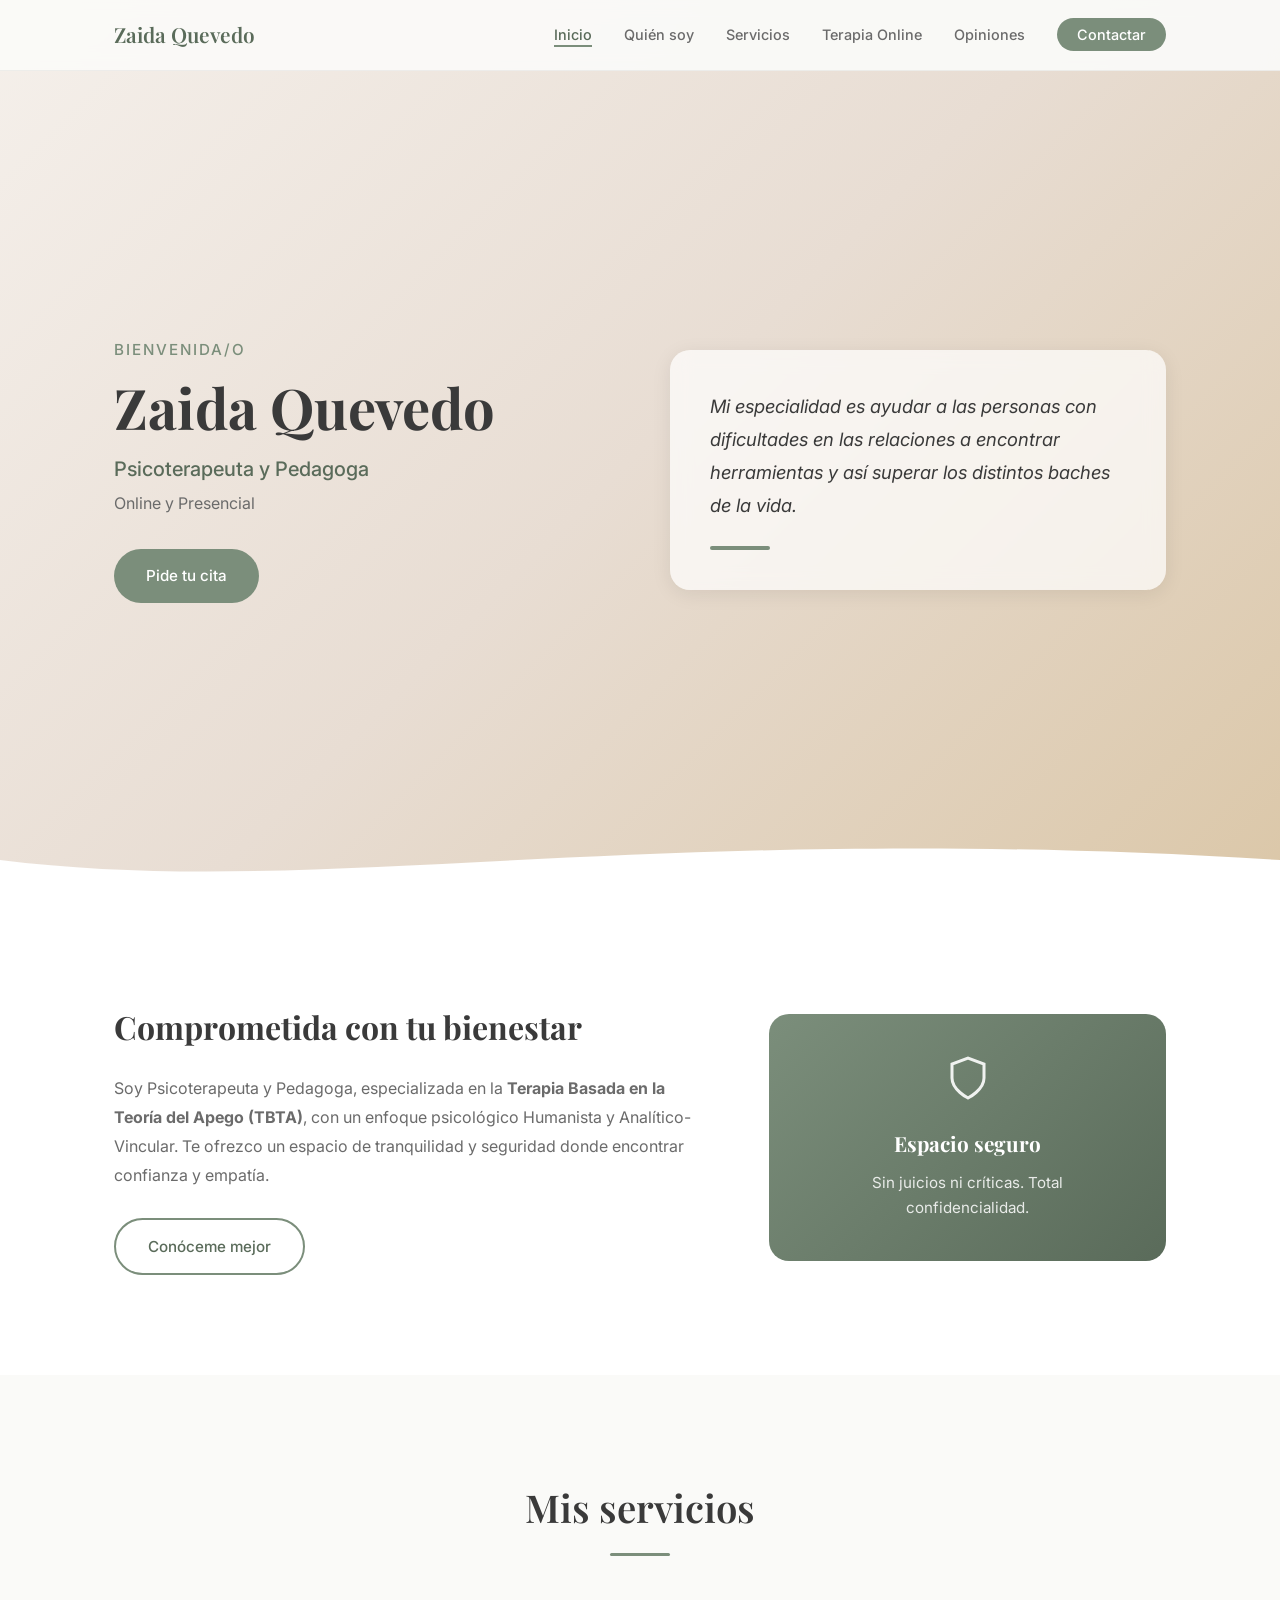
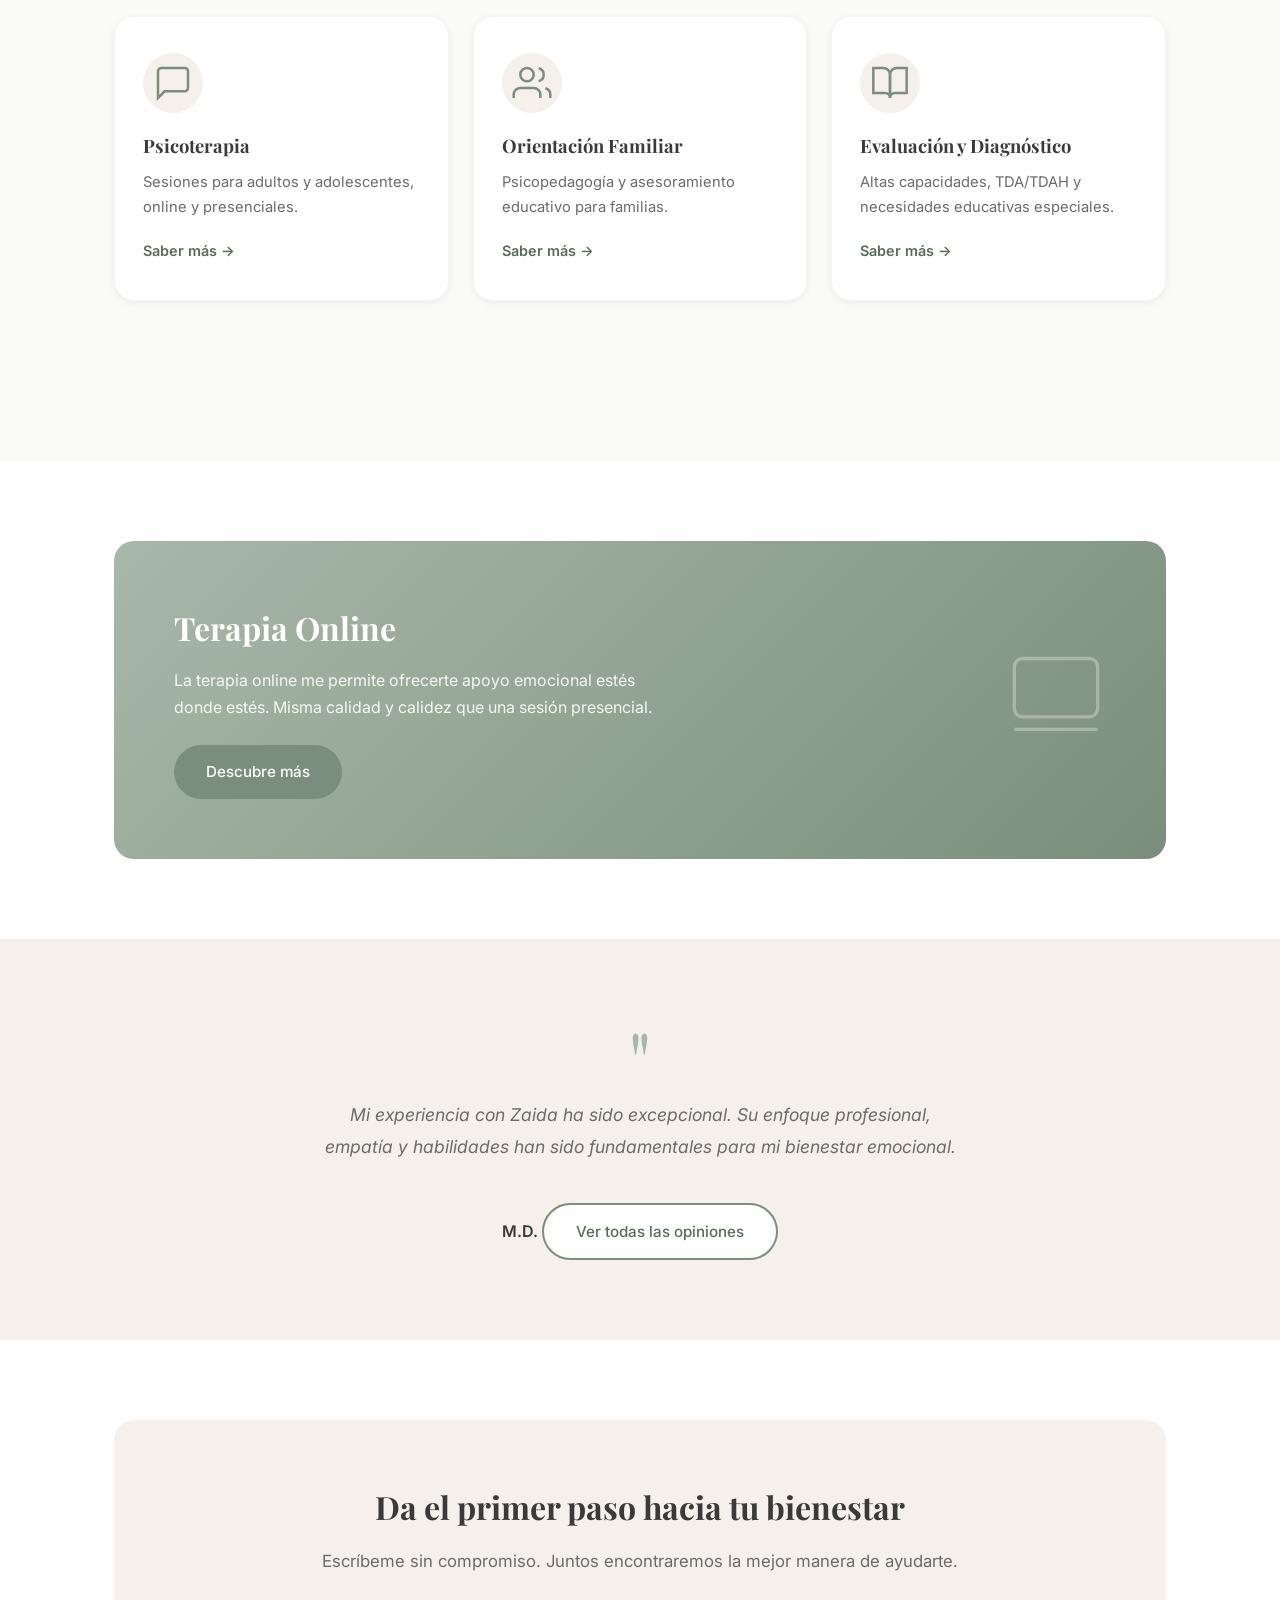
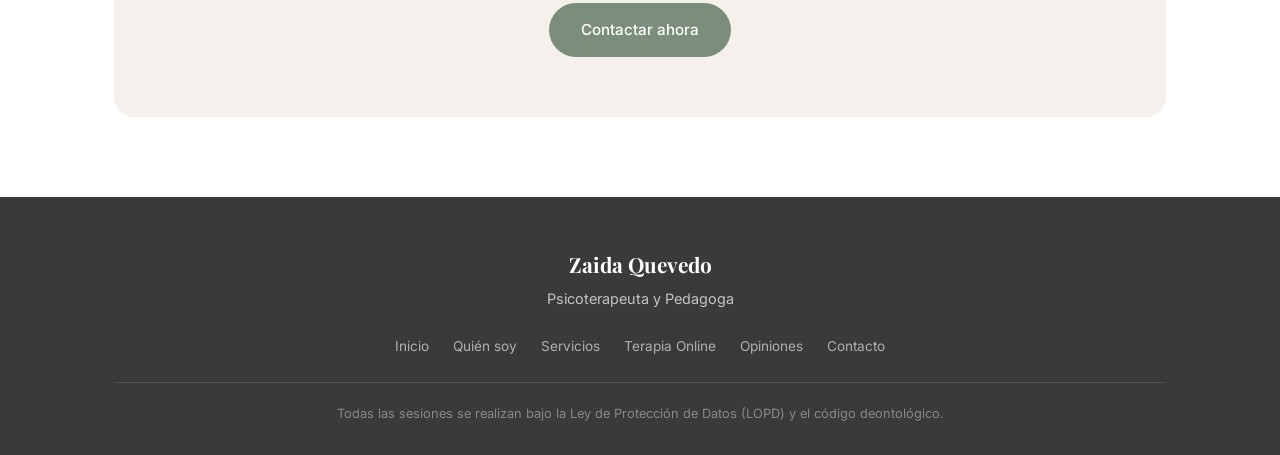
==== psicoterapia/index.html @ a703bd1c "Sitio web Zaida Quevedo - Psicoterapia y Viviendas Vacacionales Estructura multipágina para web de p" ====
<!DOCTYPE html>
<html lang="es">
<head>
    <meta charset="UTF-8">
    <meta name="viewport" content="width=device-width, initial-scale=1.0">
    <title>Zaida Quevedo | Psicoterapeuta y Pedagoga</title>
    <link rel="preconnect" href="https://fonts.googleapis.com">
    <link rel="preconnect" href="https://fonts.gstatic.com" crossorigin>
    <link href="https://fonts.googleapis.com/css2?family=Playfair+Display:wght@400;600;700&family=Inter:wght@300;400;500;600&display=swap" rel="stylesheet">
    <link rel="stylesheet" href="styles.css">
</head>
<body>
    <!-- Navegación -->
    <nav class="navbar" id="navbar">
        <div class="nav-container">
            <a href="index.html" class="nav-logo">Zaida Quevedo</a>
            <button class="nav-toggle" id="navToggle" aria-label="Abrir menú">
                <span></span><span></span><span></span>
            </button>
            <ul class="nav-menu" id="navMenu">
                <li><a href="index.html" class="nav-link active">Inicio</a></li>
                <li><a href="quien-soy.html" class="nav-link">Quién soy</a></li>
                <li><a href="servicios.html" class="nav-link">Servicios</a></li>
                <li><a href="terapia-online.html" class="nav-link">Terapia Online</a></li>
                <li><a href="opiniones.html" class="nav-link">Opiniones</a></li>
                <li><a href="contacto.html" class="nav-link nav-cta">Contactar</a></li>
            </ul>
        </div>
    </nav>

    <!-- HERO -->
    <section class="hero">
        <div class="hero-container">
            <div class="hero-left">
                <p class="hero-greeting">Bienvenida/o</p>
                <h1 class="hero-name">Zaida Quevedo</h1>
                <p class="hero-title">Psicoterapeuta y Pedagoga</p>
                <p class="hero-subtitle">Online y Presencial</p>
                <a href="contacto.html" class="btn btn-primary">Pide tu cita</a>
            </div>
            <div class="hero-right">
                <div class="hero-card">
                    <p class="hero-description">
                        Mi especialidad es ayudar a las personas con dificultades en las relaciones
                        a encontrar herramientas y así superar los distintos baches de la vida.
                    </p>
                    <div class="hero-decoration"></div>
                </div>
            </div>
        </div>
        <div class="hero-wave">
            <svg viewBox="0 0 1440 120" preserveAspectRatio="none">
                <path d="M0,60 C360,120 720,0 1440,60 L1440,120 L0,120 Z" fill="#ffffff"/>
            </svg>
        </div>
    </section>

    <!-- PREVIEW: Quién soy -->
    <section class="home-preview">
        <div class="container">
            <div class="preview-grid">
                <div class="preview-text">
                    <h2>Comprometida con tu bienestar</h2>
                    <p>
                        Soy Psicoterapeuta y Pedagoga, especializada en la <strong>Terapia Basada en la Teoría del Apego (TBTA)</strong>,
                        con un enfoque psicológico Humanista y Analítico-Vincular. Te ofrezco un espacio de tranquilidad
                        y seguridad donde encontrar confianza y empatía.
                    </p>
                    <a href="quien-soy.html" class="btn btn-secondary">Conóceme mejor</a>
                </div>
                <div class="preview-visual">
                    <div class="preview-card-accent">
                        <svg width="48" height="48" viewBox="0 0 24 24" fill="none" stroke="currentColor" stroke-width="1.5">
                            <path d="M12 22s8-4 8-10V5l-8-3-8 3v7c0 6 8 10 8 10z"/>
                        </svg>
                        <h3>Espacio seguro</h3>
                        <p>Sin juicios ni críticas. Total confidencialidad.</p>
                    </div>
                </div>
            </div>
        </div>
    </section>

    <!-- PREVIEW: Servicios -->
    <section class="home-services">
        <div class="container">
            <div class="section-header">
                <h2 class="section-title">Mis servicios</h2>
                <div class="section-line"></div>
            </div>
            <div class="services-grid">
                <div class="service-card">
                    <div class="service-icon">
                        <svg width="40" height="40" viewBox="0 0 24 24" fill="none" stroke="currentColor" stroke-width="1.5">
                            <path d="M21 15a2 2 0 0 1-2 2H7l-4 4V5a2 2 0 0 1 2-2h14a2 2 0 0 1 2 2z"/>
                        </svg>
                    </div>
                    <h3>Psicoterapia</h3>
                    <p>Sesiones para adultos y adolescentes, online y presenciales.</p>
                    <a href="servicios.html" class="card-link">Saber más &rarr;</a>
                </div>
                <div class="service-card">
                    <div class="service-icon">
                        <svg width="40" height="40" viewBox="0 0 24 24" fill="none" stroke="currentColor" stroke-width="1.5">
                            <path d="M17 21v-2a4 4 0 0 0-4-4H5a4 4 0 0 0-4 4v2"/><circle cx="9" cy="7" r="4"/><path d="M23 21v-2a4 4 0 0 0-3-3.87"/><path d="M16 3.13a4 4 0 0 1 0 7.75"/>
                        </svg>
                    </div>
                    <h3>Orientación Familiar</h3>
                    <p>Psicopedagogía y asesoramiento educativo para familias.</p>
                    <a href="servicios.html" class="card-link">Saber más &rarr;</a>
                </div>
                <div class="service-card">
                    <div class="service-icon">
                        <svg width="40" height="40" viewBox="0 0 24 24" fill="none" stroke="currentColor" stroke-width="1.5">
                            <path d="M2 3h6a4 4 0 0 1 4 4v14a3 3 0 0 0-3-3H2z"/><path d="M22 3h-6a4 4 0 0 0-4 4v14a3 3 0 0 1 3-3h7z"/>
                        </svg>
                    </div>
                    <h3>Evaluación y Diagnóstico</h3>
                    <p>Altas capacidades, TDA/TDAH y necesidades educativas especiales.</p>
                    <a href="servicios.html" class="card-link">Saber más &rarr;</a>
                </div>
            </div>
        </div>
    </section>

    <!-- PREVIEW: Terapia Online -->
    <section class="home-online">
        <div class="container">
            <div class="online-banner">
                <div class="online-banner-text">
                    <h2>Terapia Online</h2>
                    <p>La terapia online me permite ofrecerte apoyo emocional estés donde estés. Misma calidad y calidez que una sesión presencial.</p>
                    <a href="terapia-online.html" class="btn btn-primary">Descubre más</a>
                </div>
                <div class="online-banner-icon">
                    <svg width="100" height="100" viewBox="0 0 24 24" fill="none" stroke="currentColor" stroke-width="0.8">
                        <rect x="2" y="3" width="20" height="14" rx="2" ry="2"/><line x1="2" y1="20" x2="22" y2="20"/>
                    </svg>
                </div>
            </div>
        </div>
    </section>

    <!-- PREVIEW: Opiniones -->
    <section class="home-testimonial">
        <div class="container">
            <div class="featured-testimonial">
                <div class="quote-icon">"</div>
                <p>
                    Mi experiencia con Zaida ha sido excepcional. Su enfoque profesional, empatía y habilidades
                    han sido fundamentales para mi bienestar emocional.
                </p>
                <span class="author-name">M.D.</span>
                <a href="opiniones.html" class="btn btn-secondary" style="margin-top: 24px;">Ver todas las opiniones</a>
            </div>
        </div>
    </section>

    <!-- CTA Final -->
    <section class="home-cta">
        <div class="container">
            <div class="cta-box">
                <h2>Da el primer paso hacia tu bienestar</h2>
                <p>Escríbeme sin compromiso. Juntos encontraremos la mejor manera de ayudarte.</p>
                <a href="contacto.html" class="btn btn-primary">Contactar ahora</a>
            </div>
        </div>
    </section>

    <!-- FOOTER -->
    <footer class="footer">
        <div class="container">
            <div class="footer-content">
                <div class="footer-brand">
                    <h3>Zaida Quevedo</h3>
                    <p>Psicoterapeuta y Pedagoga</p>
                </div>
                <div class="footer-links">
                    <a href="index.html">Inicio</a>
                    <a href="quien-soy.html">Quién soy</a>
                    <a href="servicios.html">Servicios</a>
                    <a href="terapia-online.html">Terapia Online</a>
                    <a href="opiniones.html">Opiniones</a>
                    <a href="contacto.html">Contacto</a>
                </div>
                <div class="footer-legal">
                    <p>Todas las sesiones se realizan bajo la Ley de Protección de Datos (LOPD) y el código deontológico.</p>
                </div>
            </div>
        </div>
    </footer>

    <script src="script.js"></script>
</body>
</html>
---- psicoterapia/styles.css ----
/* ===========================
   VARIABLES Y RESET
   =========================== */
:root {
    --color-primary: #7B8E7B;
    --color-primary-light: #A8B8A8;
    --color-primary-dark: #5A6B5A;
    --color-accent: #C4A882;
    --color-accent-light: #DBC7A8;
    --color-warm: #E8DDD3;
    --color-warm-light: #F5F0EB;
    --color-bg: #FAFAF8;
    --color-white: #FFFFFF;
    --color-text: #3A3A3A;
    --color-text-light: #6B6B6B;
    --color-text-muted: #9A9A9A;
    --font-heading: 'Playfair Display', Georgia, serif;
    --font-body: 'Inter', -apple-system, BlinkMacSystemFont, sans-serif;
    --shadow-sm: 0 2px 8px rgba(0,0,0,0.06);
    --shadow-md: 0 4px 20px rgba(0,0,0,0.08);
    --shadow-lg: 0 8px 40px rgba(0,0,0,0.1);
    --radius: 12px;
    --radius-lg: 20px;
    --transition: 0.3s ease;
}

*, *::before, *::after { margin: 0; padding: 0; box-sizing: border-box; }
html { scroll-behavior: smooth; font-size: 16px; }
body {
    font-family: var(--font-body);
    color: var(--color-text);
    background: var(--color-bg);
    line-height: 1.7;
    -webkit-font-smoothing: antialiased;
}
img { max-width: 100%; display: block; }
a { text-decoration: none; color: inherit; }
ul { list-style: none; }
.container { max-width: 1100px; margin: 0 auto; padding: 0 24px; }

/* ===========================
   NAVEGACIÓN
   =========================== */
.navbar {
    position: fixed; top: 0; left: 0; right: 0; z-index: 1000;
    background: rgba(250, 250, 248, 0.95);
    backdrop-filter: blur(10px);
    border-bottom: 1px solid rgba(0,0,0,0.05);
    transition: var(--transition);
}
.nav-container {
    max-width: 1100px; margin: 0 auto; padding: 0 24px;
    display: flex; justify-content: space-between; align-items: center; height: 70px;
}
.nav-logo {
    font-family: var(--font-heading); font-size: 1.3rem;
    font-weight: 600; color: var(--color-primary-dark);
}
.nav-menu { display: flex; align-items: center; gap: 32px; }
.nav-link {
    font-size: 0.9rem; font-weight: 500; color: var(--color-text-light);
    transition: color var(--transition); position: relative;
}
.nav-link:hover, .nav-link.active { color: var(--color-primary-dark); }
.nav-link::after {
    content: ''; position: absolute; bottom: -4px; left: 0;
    width: 0; height: 2px; background: var(--color-primary);
    transition: width var(--transition);
}
.nav-link:hover::after, .nav-link.active::after { width: 100%; }
.nav-cta {
    background: var(--color-primary); color: var(--color-white) !important;
    padding: 8px 20px; border-radius: 50px; font-weight: 500;
}
.nav-cta::after { display: none; }
.nav-cta:hover { background: var(--color-primary-dark); }
.nav-cta.active { background: var(--color-primary-dark); }
.nav-toggle {
    display: none; flex-direction: column; gap: 5px;
    background: none; border: none; cursor: pointer; padding: 4px;
}
.nav-toggle span { width: 24px; height: 2px; background: var(--color-text); transition: var(--transition); }

/* ===========================
   BOTONES
   =========================== */
.btn {
    display: inline-block; padding: 14px 32px; border-radius: 50px;
    font-family: var(--font-body); font-size: 0.95rem; font-weight: 500;
    cursor: pointer; border: none; transition: all var(--transition);
}
.btn-primary { background: var(--color-primary); color: var(--color-white); }
.btn-primary:hover { background: var(--color-primary-dark); transform: translateY(-2px); box-shadow: var(--shadow-md); }
.btn-secondary { background: var(--color-white); color: var(--color-primary-dark); border: 2px solid var(--color-primary); }
.btn-secondary:hover { background: var(--color-primary); color: var(--color-white); transform: translateY(-2px); }
.btn-full { width: 100%; text-align: center; }

/* ===========================
   SECTION HEADER
   =========================== */
.section-header { text-align: center; margin-bottom: 60px; }
.section-title { font-family: var(--font-heading); font-size: 2.4rem; font-weight: 600; color: var(--color-text); margin-bottom: 12px; }
.section-line { width: 60px; height: 3px; background: var(--color-primary); margin: 0 auto 16px; border-radius: 2px; }
.section-subtitle { font-size: 1.05rem; color: var(--color-text-light); }

/* ===========================
   PAGE HEADER (subpáginas)
   =========================== */
.page-header {
    padding: 140px 0 60px;
    background: linear-gradient(135deg, var(--color-warm-light) 0%, var(--color-warm) 100%);
    text-align: center;
}
.page-header h1 {
    font-family: var(--font-heading); font-size: 3rem;
    font-weight: 700; color: var(--color-text); margin-bottom: 12px;
}
.page-header p { font-size: 1.15rem; color: var(--color-text-light); }

.page-header--green {
    background: linear-gradient(135deg, var(--color-primary-light) 0%, var(--color-primary) 100%);
}
.page-header--green h1, .page-header--green p { color: var(--color-white); }
.page-header--green p { opacity: 0.9; }

/* Page CTA */
.page-cta {
    text-align: center; padding: 60px 0 80px;
    display: flex; gap: 16px; justify-content: center; flex-wrap: wrap;
}

/* ===========================
   HERO (solo index)
   =========================== */
.hero {
    position: relative; min-height: 100vh; display: flex; align-items: center; overflow: hidden;
    background: linear-gradient(135deg, var(--color-warm-light) 0%, var(--color-warm) 50%, var(--color-accent-light) 100%);
}
.hero-container {
    max-width: 1100px; margin: 0 auto; padding: 120px 24px 80px;
    display: grid; grid-template-columns: 1fr 1fr; gap: 60px; align-items: center;
}
.hero-greeting { font-size: 0.95rem; font-weight: 500; color: var(--color-primary); letter-spacing: 2px; text-transform: uppercase; margin-bottom: 12px; }
.hero-name { font-family: var(--font-heading); font-size: 3.5rem; font-weight: 700; color: var(--color-text); line-height: 1.15; margin-bottom: 12px; }
.hero-title { font-size: 1.25rem; font-weight: 500; color: var(--color-primary-dark); margin-bottom: 4px; }
.hero-subtitle { font-size: 1rem; color: var(--color-text-light); margin-bottom: 32px; }
.hero-right { display: flex; justify-content: center; }
.hero-card { background: rgba(255,255,255,0.7); backdrop-filter: blur(10px); border-radius: var(--radius-lg); padding: 40px; box-shadow: var(--shadow-md); }
.hero-description { font-size: 1.15rem; line-height: 1.8; color: var(--color-text); font-style: italic; }
.hero-decoration { width: 60px; height: 4px; background: var(--color-primary); border-radius: 2px; margin-top: 24px; }
.hero-wave { position: absolute; bottom: 0; left: 0; right: 0; line-height: 0; }
.hero-wave svg { width: 100%; height: 80px; }

/* ===========================
   HOME PREVIEW SECTIONS
   =========================== */
.home-preview { padding: 100px 0; background: var(--color-white); }
.preview-grid { display: grid; grid-template-columns: 1.2fr 0.8fr; gap: 60px; align-items: center; }
.preview-text h2 { font-family: var(--font-heading); font-size: 2rem; margin-bottom: 20px; color: var(--color-text); }
.preview-text p { color: var(--color-text-light); line-height: 1.8; margin-bottom: 28px; }
.preview-card-accent {
    background: linear-gradient(135deg, var(--color-primary) 0%, var(--color-primary-dark) 100%);
    color: var(--color-white); border-radius: var(--radius-lg); padding: 40px; text-align: center;
}
.preview-card-accent svg { margin: 0 auto 16px; opacity: 0.9; }
.preview-card-accent h3 { font-family: var(--font-heading); font-size: 1.3rem; margin-bottom: 8px; }
.preview-card-accent p { opacity: 0.85; font-size: 0.95rem; }

.home-services { padding: 100px 0; background: var(--color-bg); }
.home-online { padding: 80px 0; background: var(--color-white); }

.online-banner {
    background: linear-gradient(135deg, var(--color-primary-light) 0%, var(--color-primary) 100%);
    border-radius: var(--radius-lg); padding: 60px; display: flex;
    align-items: center; justify-content: space-between; gap: 40px; color: var(--color-white);
}
.online-banner-text h2 { font-family: var(--font-heading); font-size: 2rem; margin-bottom: 12px; }
.online-banner-text p { opacity: 0.9; margin-bottom: 24px; max-width: 500px; line-height: 1.7; }
.online-banner-icon { opacity: 0.3; flex-shrink: 0; }

.home-testimonial { padding: 80px 0; background: var(--color-warm-light); }
.featured-testimonial {
    max-width: 650px; margin: 0 auto; text-align: center;
}
.featured-testimonial .quote-icon {
    font-family: var(--font-heading); font-size: 5rem;
    color: var(--color-primary-light); line-height: 1;
}
.featured-testimonial p { font-size: 1.1rem; color: var(--color-text-light); font-style: italic; line-height: 1.8; margin-bottom: 16px; }
.featured-testimonial .author-name { font-weight: 600; color: var(--color-text); }

.home-cta { padding: 80px 0; background: var(--color-white); }
.cta-box {
    text-align: center; background: var(--color-warm-light);
    border-radius: var(--radius-lg); padding: 60px 40px;
}
.cta-box h2 { font-family: var(--font-heading); font-size: 2rem; margin-bottom: 12px; color: var(--color-text); }
.cta-box p { color: var(--color-text-light); margin-bottom: 28px; font-size: 1.05rem; }

/* Card link */
.card-link {
    font-size: 0.9rem; font-weight: 600; color: var(--color-primary-dark);
    transition: color var(--transition);
}
.card-link:hover { color: var(--color-primary); }

/* ===========================
   ABOUT / QUIÉN SOY
   =========================== */
.about { padding: 100px 0 80px; background: var(--color-white); }
.about-grid { display: grid; grid-template-columns: 1fr 1fr; gap: 40px; margin-bottom: 60px; }
.about-intro { font-size: 1.1rem; line-height: 1.8; margin-bottom: 16px; }
.about-main p { color: var(--color-text-light); margin-bottom: 12px; }
.method-card { background: var(--color-warm-light); border-radius: var(--radius-lg); padding: 36px; height: 100%; }
.method-card h3 { font-family: var(--font-heading); font-size: 1.4rem; margin-bottom: 16px; color: var(--color-primary-dark); }
.method-card p { color: var(--color-text-light); line-height: 1.8; }

.safe-space {
    text-align: center; background: linear-gradient(135deg, var(--color-primary) 0%, var(--color-primary-dark) 100%);
    color: var(--color-white); border-radius: var(--radius-lg); padding: 50px 40px; margin-bottom: 60px;
}
.safe-space-icon { margin-bottom: 20px; opacity: 0.9; }
.safe-space h3 { font-family: var(--font-heading); font-size: 1.6rem; margin-bottom: 20px; }
.safe-space p { max-width: 700px; margin: 0 auto 12px; opacity: 0.92; line-height: 1.8; }
.safe-space strong { color: var(--color-accent-light); }

.when-section { margin-bottom: 60px; }
.when-section h3 { font-family: var(--font-heading); font-size: 1.4rem; text-align: center; margin-bottom: 32px; color: var(--color-text); }
.when-grid { display: grid; grid-template-columns: repeat(4, 1fr); gap: 20px; }
.when-card {
    background: var(--color-warm-light); border-radius: var(--radius); padding: 28px 20px;
    text-align: center; transition: transform var(--transition), box-shadow var(--transition);
}
.when-card:hover { transform: translateY(-4px); box-shadow: var(--shadow-md); }
.when-icon { color: var(--color-primary); margin-bottom: 16px; }
.when-card h4 { font-family: var(--font-heading); font-size: 1rem; margin-bottom: 8px; color: var(--color-primary-dark); }
.when-card p { font-size: 0.88rem; color: var(--color-text-light); line-height: 1.6; }

.objective { background: var(--color-warm-light); border-radius: var(--radius-lg); padding: 40px; border-left: 4px solid var(--color-primary); }
.objective h3 { font-family: var(--font-heading); font-size: 1.4rem; margin-bottom: 16px; color: var(--color-primary-dark); }
.objective p { color: var(--color-text-light); line-height: 1.8; margin-bottom: 12px; }
.confidentiality { font-size: 0.9rem; padding-top: 12px; border-top: 1px solid rgba(0,0,0,0.08); margin-top: 16px; }

/* ===========================
   SERVICIOS
   =========================== */
.services { padding: 100px 0; background: var(--color-bg); }
.services-grid { display: grid; grid-template-columns: repeat(3, 1fr); gap: 24px; margin-bottom: 60px; }
.service-card {
    background: var(--color-white); border-radius: var(--radius-lg); padding: 36px 28px;
    box-shadow: var(--shadow-sm); transition: transform var(--transition), box-shadow var(--transition);
    border: 1px solid rgba(0,0,0,0.04);
}
.service-card:hover { transform: translateY(-6px); box-shadow: var(--shadow-lg); }
.service-icon {
    color: var(--color-primary); margin-bottom: 20px; width: 60px; height: 60px;
    background: var(--color-warm-light); border-radius: 50%;
    display: flex; align-items: center; justify-content: center;
}
.service-card h3 { font-family: var(--font-heading); font-size: 1.15rem; margin-bottom: 12px; color: var(--color-text); line-height: 1.4; }
.service-card p { font-size: 0.92rem; color: var(--color-text-light); line-height: 1.7; margin-bottom: 16px; }
.service-tag { display: inline-block; background: var(--color-primary); color: var(--color-white); font-size: 0.78rem; font-weight: 500; padding: 4px 14px; border-radius: 50px; }
.service-list { font-size: 0.9rem; color: var(--color-text-light); }
.service-list li { padding: 4px 0; padding-left: 16px; position: relative; }
.service-list li::before { content: ''; position: absolute; left: 0; top: 12px; width: 6px; height: 6px; border-radius: 50%; background: var(--color-primary); }

/* Servicios Page - Detalle */
.services-page { padding: 80px 0; background: var(--color-white); }

.service-detail {
    background: var(--color-bg); border-radius: var(--radius-lg); padding: 48px;
    margin-bottom: 32px; border: 1px solid rgba(0,0,0,0.04);
}
.service-detail-header { display: flex; align-items: flex-start; gap: 24px; margin-bottom: 24px; }
.service-icon-lg {
    width: 72px; height: 72px; background: var(--color-primary);
    color: var(--color-white); border-radius: 50%;
    display: flex; align-items: center; justify-content: center; flex-shrink: 0;
}
.service-detail-header h2 { font-family: var(--font-heading); font-size: 1.5rem; color: var(--color-text); line-height: 1.3; margin-bottom: 4px; }
.service-for { font-size: 0.95rem; color: var(--color-primary-dark); font-weight: 500; }
.service-detail-body p { color: var(--color-text-light); line-height: 1.8; margin-bottom: 20px; }

.service-features { display: flex; flex-direction: column; gap: 12px; }
.feature { display: flex; align-items: center; gap: 10px; font-size: 0.95rem; color: var(--color-text); }
.feature svg { color: var(--color-primary); flex-shrink: 0; }

.specialties-grid { display: grid; grid-template-columns: repeat(2, 1fr); gap: 16px; margin-top: 20px; }
.specialty-card {
    background: var(--color-white); border-radius: var(--radius); padding: 24px;
    border: 1px solid rgba(0,0,0,0.06);
}
.specialty-card h4 { font-family: var(--font-heading); font-size: 1.05rem; color: var(--color-primary-dark); margin-bottom: 8px; }
.specialty-card p { font-size: 0.88rem; color: var(--color-text-light); line-height: 1.6; }

/* Pricing */
.pricing, .pricing-section { display: flex; justify-content: center; }
.pricing-section { padding-top: 40px; }
.pricing-card {
    background: var(--color-white); border-radius: var(--radius-lg); padding: 40px;
    text-align: center; box-shadow: var(--shadow-md); max-width: 500px; width: 100%;
    border: 2px solid var(--color-primary-light);
}
.pricing-card h3 { font-family: var(--font-heading); font-size: 1.5rem; margin-bottom: 12px; color: var(--color-primary-dark); }
.pricing-card > p { color: var(--color-text-light); margin-bottom: 20px; }
.payment-methods { display: flex; justify-content: center; gap: 12px; margin-bottom: 16px; flex-wrap: wrap; }
.payment-badge { background: var(--color-warm-light); padding: 6px 16px; border-radius: 50px; font-size: 0.85rem; font-weight: 500; color: var(--color-text-light); }
.payment-note { font-size: 0.85rem; color: var(--color-text-muted); margin-bottom: 24px; }

/* ===========================
   TERAPIA ONLINE PAGE
   =========================== */
.online-page { padding: 80px 0; background: var(--color-white); }

.online-intro { display: grid; grid-template-columns: 1.2fr 0.8fr; gap: 60px; align-items: center; margin-bottom: 80px; }
.online-intro-text h2 { font-family: var(--font-heading); font-size: 2rem; margin-bottom: 20px; color: var(--color-text); line-height: 1.3; }
.online-intro-text p { color: var(--color-text-light); line-height: 1.8; }

.online-card-visual {
    background: linear-gradient(135deg, var(--color-warm-light) 0%, var(--color-warm) 100%);
    border-radius: var(--radius-lg); padding: 60px 40px; text-align: center;
}
.laptop-icon { color: var(--color-primary); margin-bottom: 20px; }
.online-card-visual p { font-family: var(--font-heading); font-size: 1.15rem; color: var(--color-primary-dark); font-style: italic; }

.online-benefits-grid { display: grid; grid-template-columns: repeat(3, 1fr); gap: 24px; margin-bottom: 80px; }
.benefit-card {
    background: var(--color-warm-light); border-radius: var(--radius-lg); padding: 32px 24px;
    text-align: center; transition: transform var(--transition), box-shadow var(--transition);
}
.benefit-card:hover { transform: translateY(-4px); box-shadow: var(--shadow-md); }
.benefit-icon { color: var(--color-primary); margin-bottom: 16px; }
.benefit-card h3 { font-family: var(--font-heading); font-size: 1.1rem; margin-bottom: 8px; color: var(--color-text); }
.benefit-card p { font-size: 0.9rem; color: var(--color-text-light); line-height: 1.6; }

/* How it works - Steps */
.how-it-works { margin-bottom: 40px; }
.how-it-works h2 { font-family: var(--font-heading); font-size: 2rem; text-align: center; margin-bottom: 48px; color: var(--color-text); }
.steps { display: flex; align-items: flex-start; justify-content: center; gap: 0; }
.step { text-align: center; flex: 1; max-width: 200px; }
.step-number {
    width: 48px; height: 48px; border-radius: 50%; background: var(--color-primary);
    color: var(--color-white); display: flex; align-items: center; justify-content: center;
    font-family: var(--font-heading); font-size: 1.2rem; font-weight: 700;
    margin: 0 auto 16px;
}
.step h4 { font-family: var(--font-heading); font-size: 1rem; margin-bottom: 8px; color: var(--color-text); }
.step p { font-size: 0.85rem; color: var(--color-text-light); line-height: 1.5; }
.step-connector {
    width: 40px; height: 2px; background: var(--color-primary-light);
    margin-top: 24px; flex-shrink: 0;
}

/* ===========================
   OPINIONES PAGE
   =========================== */
.testimonials-page { padding: 80px 0; background: var(--color-white); }

.testimonial-full {
    background: var(--color-warm-light); border-radius: var(--radius-lg);
    padding: 48px; margin-bottom: 32px; position: relative;
}
.testimonial-full-quote {
    font-family: var(--font-heading); font-size: 5rem;
    color: var(--color-primary-light); line-height: 0.8; margin-bottom: 8px;
}
.testimonial-full blockquote {
    font-size: 1.05rem; color: var(--color-text-light);
    line-height: 1.85; font-style: italic; margin-bottom: 24px;
    padding-left: 20px; border-left: 3px solid var(--color-primary-light);
}
.testimonial-full-author { display: flex; align-items: center; gap: 16px; }
.testimonial-full-author .author-avatar {
    width: 48px; height: 48px; border-radius: 50%; background: var(--color-primary);
    color: var(--color-white); display: flex; align-items: center; justify-content: center;
    font-size: 0.85rem; font-weight: 600;
}
.testimonial-full-author .author-name { display: block; font-weight: 600; color: var(--color-text); font-size: 1rem; }
.author-type { display: block; font-size: 0.85rem; color: var(--color-text-muted); margin-top: 2px; }

/* ===========================
   CONTACTO PAGE
   =========================== */
.contact-page { padding: 80px 0; background: var(--color-white); }
.contact-grid { display: grid; grid-template-columns: 1fr 1.3fr; gap: 60px; align-items: start; }
.contact-info h2 { font-family: var(--font-heading); font-size: 1.8rem; margin-bottom: 4px; }
.contact-role { color: var(--color-text-light); margin-bottom: 32px; font-size: 1.05rem; }

.contact-methods { display: flex; flex-direction: column; gap: 20px; margin-bottom: 32px; }
.contact-method { display: flex; align-items: flex-start; gap: 16px; }
.contact-method-icon {
    width: 48px; height: 48px; background: var(--color-warm-light); border-radius: 50%;
    display: flex; align-items: center; justify-content: center; color: var(--color-primary); flex-shrink: 0;
}
.contact-method h4 { font-size: 0.85rem; font-weight: 600; color: var(--color-text); margin-bottom: 2px; }
.contact-method span { font-size: 0.92rem; color: var(--color-text-light); }

.contact-note-box {
    background: var(--color-warm-light); border-radius: var(--radius); padding: 20px;
    margin-bottom: 28px; border-left: 3px solid var(--color-primary);
}
.contact-note-box p { font-size: 0.92rem; color: var(--color-text-light); font-style: italic; }

.payment-info h4 { font-size: 0.9rem; font-weight: 600; margin-bottom: 12px; color: var(--color-text); }
.payment-info .payment-methods { justify-content: flex-start; }

.contact-form {
    background: var(--color-warm-light); border-radius: var(--radius-lg); padding: 40px;
}
.contact-form h3 { font-family: var(--font-heading); font-size: 1.3rem; margin-bottom: 24px; color: var(--color-text); }
.form-group { margin-bottom: 20px; }
.form-group label { display: block; font-size: 0.85rem; font-weight: 500; color: var(--color-text); margin-bottom: 6px; }
.form-group input, .form-group select, .form-group textarea {
    width: 100%; padding: 12px 16px; border: 1px solid rgba(0,0,0,0.1);
    border-radius: 8px; font-family: var(--font-body); font-size: 0.95rem;
    background: var(--color-white); color: var(--color-text); transition: border-color var(--transition);
}
.form-group input:focus, .form-group select:focus, .form-group textarea:focus {
    outline: none; border-color: var(--color-primary);
    box-shadow: 0 0 0 3px rgba(123, 142, 123, 0.15);
}
.form-group textarea { resize: vertical; }
.form-row { display: grid; grid-template-columns: 1fr 1fr; gap: 16px; }
.form-privacy { font-size: 0.8rem; color: var(--color-text-muted); text-align: center; margin-top: 12px; }

/* ===========================
   FOOTER
   =========================== */
.footer { background: var(--color-text); color: rgba(255,255,255,0.7); padding: 50px 0 30px; }
.footer-content { text-align: center; }
.footer-brand h3 { font-family: var(--font-heading); font-size: 1.3rem; color: var(--color-white); margin-bottom: 4px; }
.footer-brand p { margin-bottom: 24px; font-size: 0.9rem; }
.footer-links { display: flex; justify-content: center; gap: 24px; margin-bottom: 24px; flex-wrap: wrap; }
.footer-links a { font-size: 0.85rem; color: rgba(255,255,255,0.6); transition: color var(--transition); }
.footer-links a:hover { color: var(--color-white); }
.footer-legal { padding-top: 20px; border-top: 1px solid rgba(255,255,255,0.1); }
.footer-legal p { font-size: 0.8rem; color: rgba(255,255,255,0.4); }

/* ===========================
   RESPONSIVE
   =========================== */
@media (max-width: 968px) {
    .hero-container { grid-template-columns: 1fr; gap: 40px; text-align: center; }
    .hero-name { font-size: 2.8rem; }
    .about-grid { grid-template-columns: 1fr; }
    .when-grid { grid-template-columns: repeat(2, 1fr); }
    .services-grid { grid-template-columns: 1fr; max-width: 500px; margin: 0 auto 60px; }
    .preview-grid { grid-template-columns: 1fr; }
    .online-intro { grid-template-columns: 1fr; }
    .online-benefits-grid { grid-template-columns: repeat(2, 1fr); }
    .online-banner { flex-direction: column; text-align: center; }
    .online-banner-icon { display: none; }
    .contact-grid { grid-template-columns: 1fr; }
    .specialties-grid { grid-template-columns: 1fr; }
    .steps { flex-wrap: wrap; gap: 24px; }
    .step-connector { display: none; }
    .service-detail { padding: 32px; }
    .service-detail-header { flex-direction: column; align-items: center; text-align: center; }
}

@media (max-width: 768px) {
    .nav-menu {
        position: fixed; top: 70px; left: 0; right: 0;
        background: var(--color-white); flex-direction: column;
        padding: 20px; gap: 16px; box-shadow: var(--shadow-md);
        transform: translateY(-110%); transition: transform var(--transition);
    }
    .nav-menu.active { transform: translateY(0); }
    .nav-toggle { display: flex; }
    .hero-name { font-size: 2.2rem; }
    .section-title { font-size: 1.8rem; }
    .page-header h1 { font-size: 2.2rem; }
    .when-grid { grid-template-columns: 1fr; }
    .online-benefits-grid { grid-template-columns: 1fr; }
    .form-row { grid-template-columns: 1fr; }
}

@media (max-width: 480px) {
    .hero-container { padding: 100px 16px 60px; }
    .hero-card { padding: 28px; }
    .hero-name { font-size: 1.9rem; }
    .footer-links { flex-wrap: wrap; }
    .page-header { padding: 120px 0 40px; }
    .page-header h1 { font-size: 1.8rem; }
}
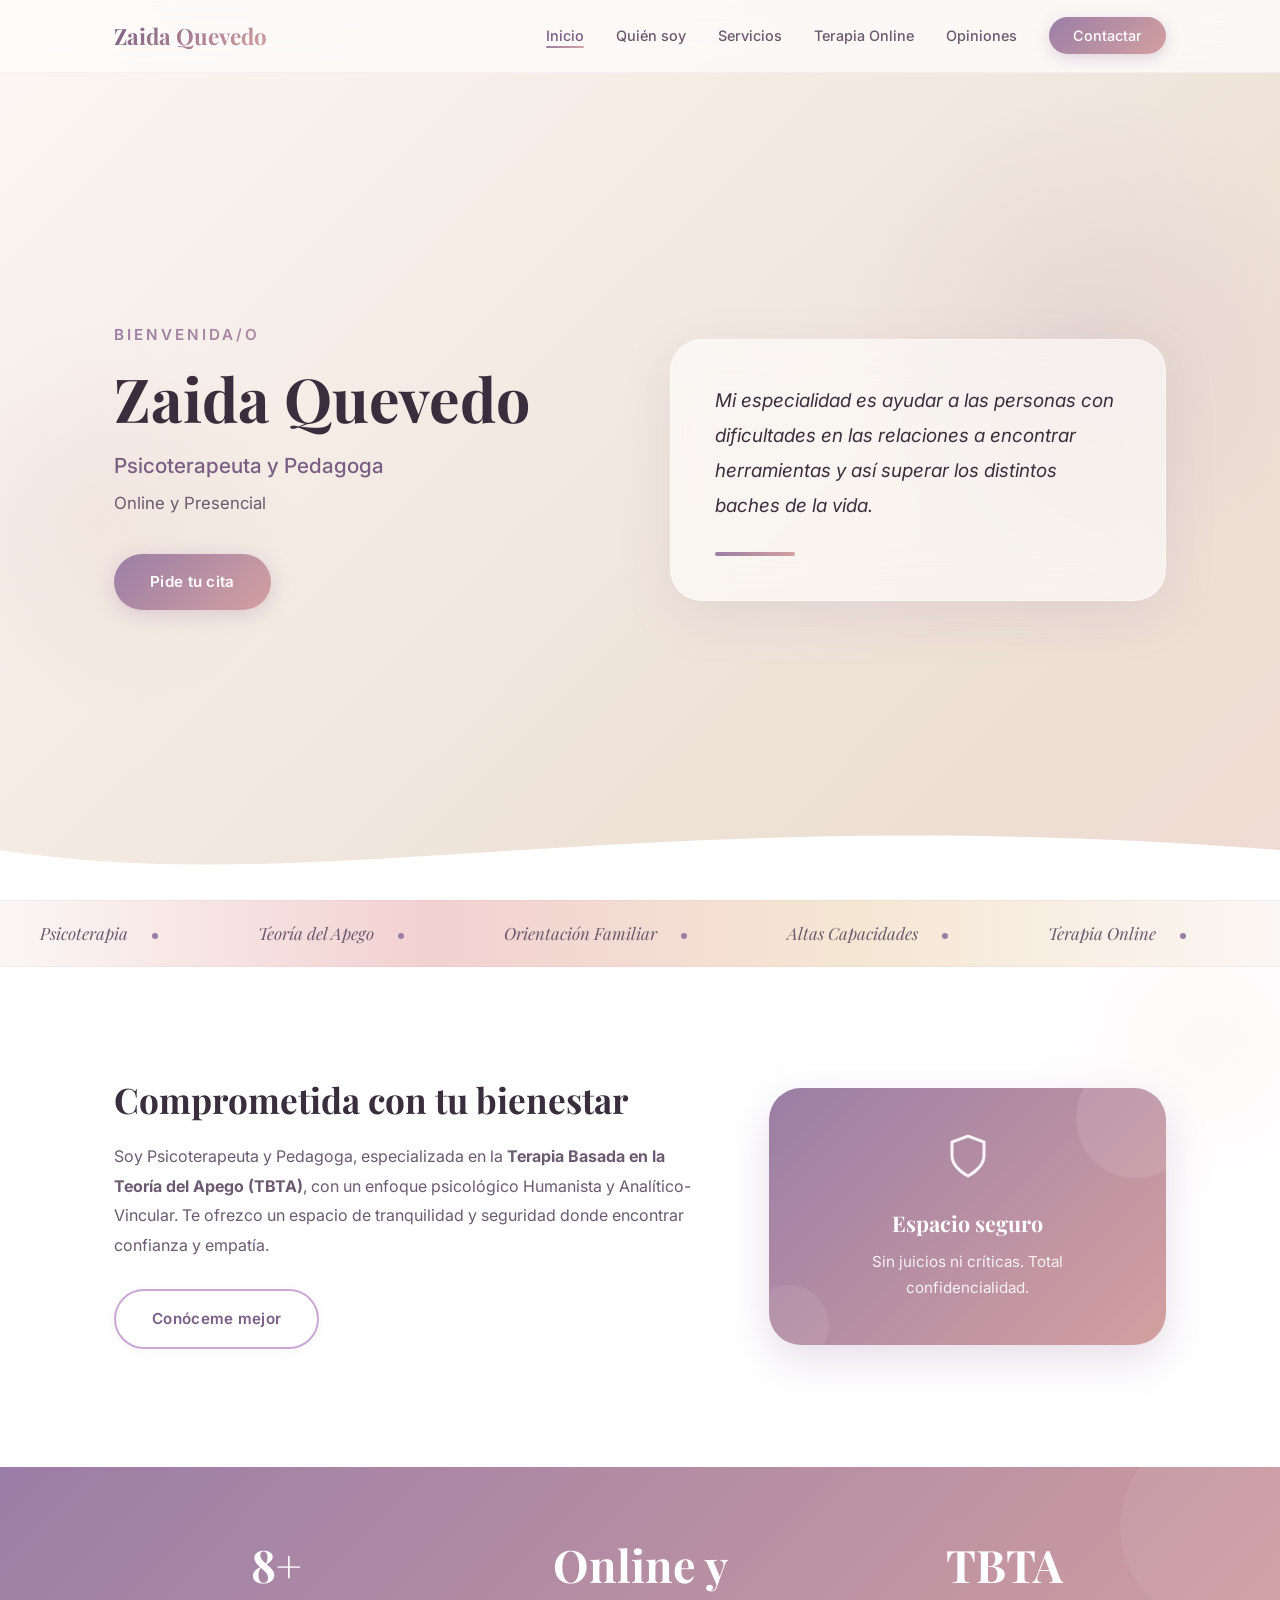
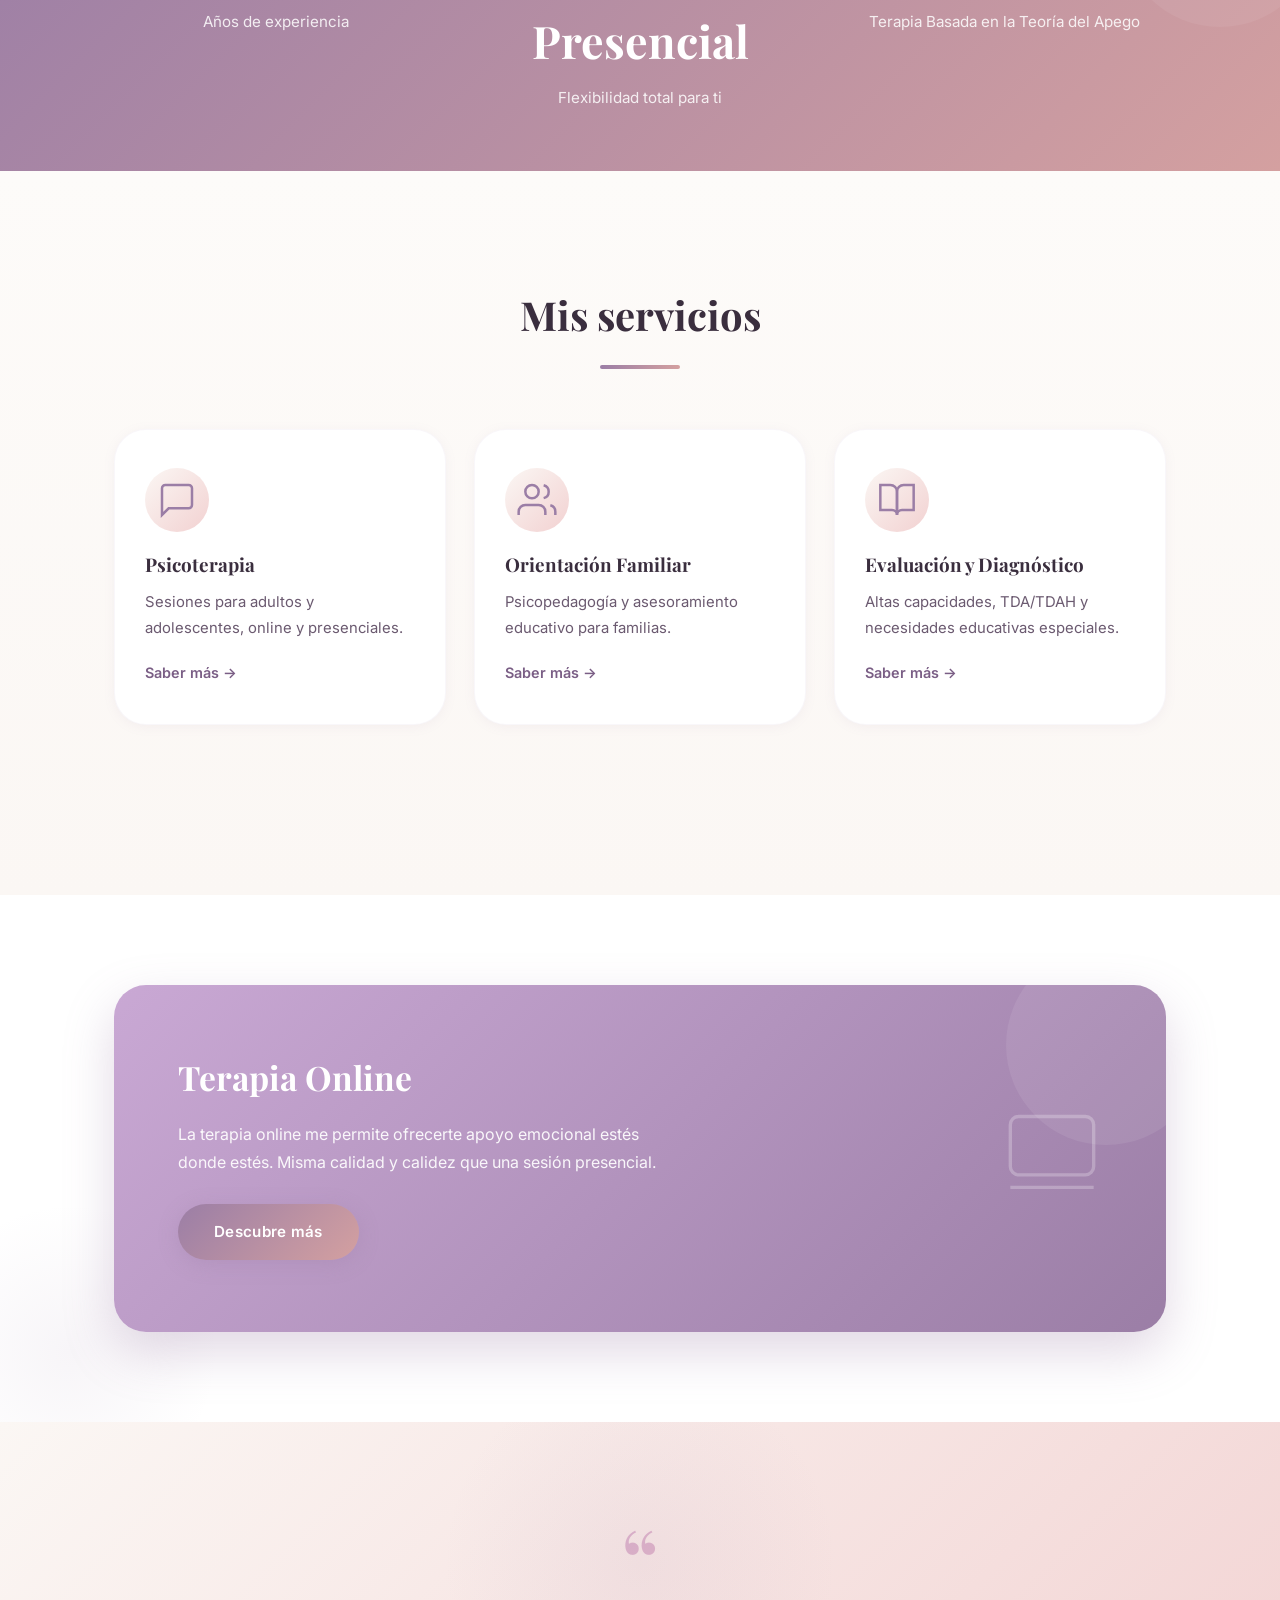
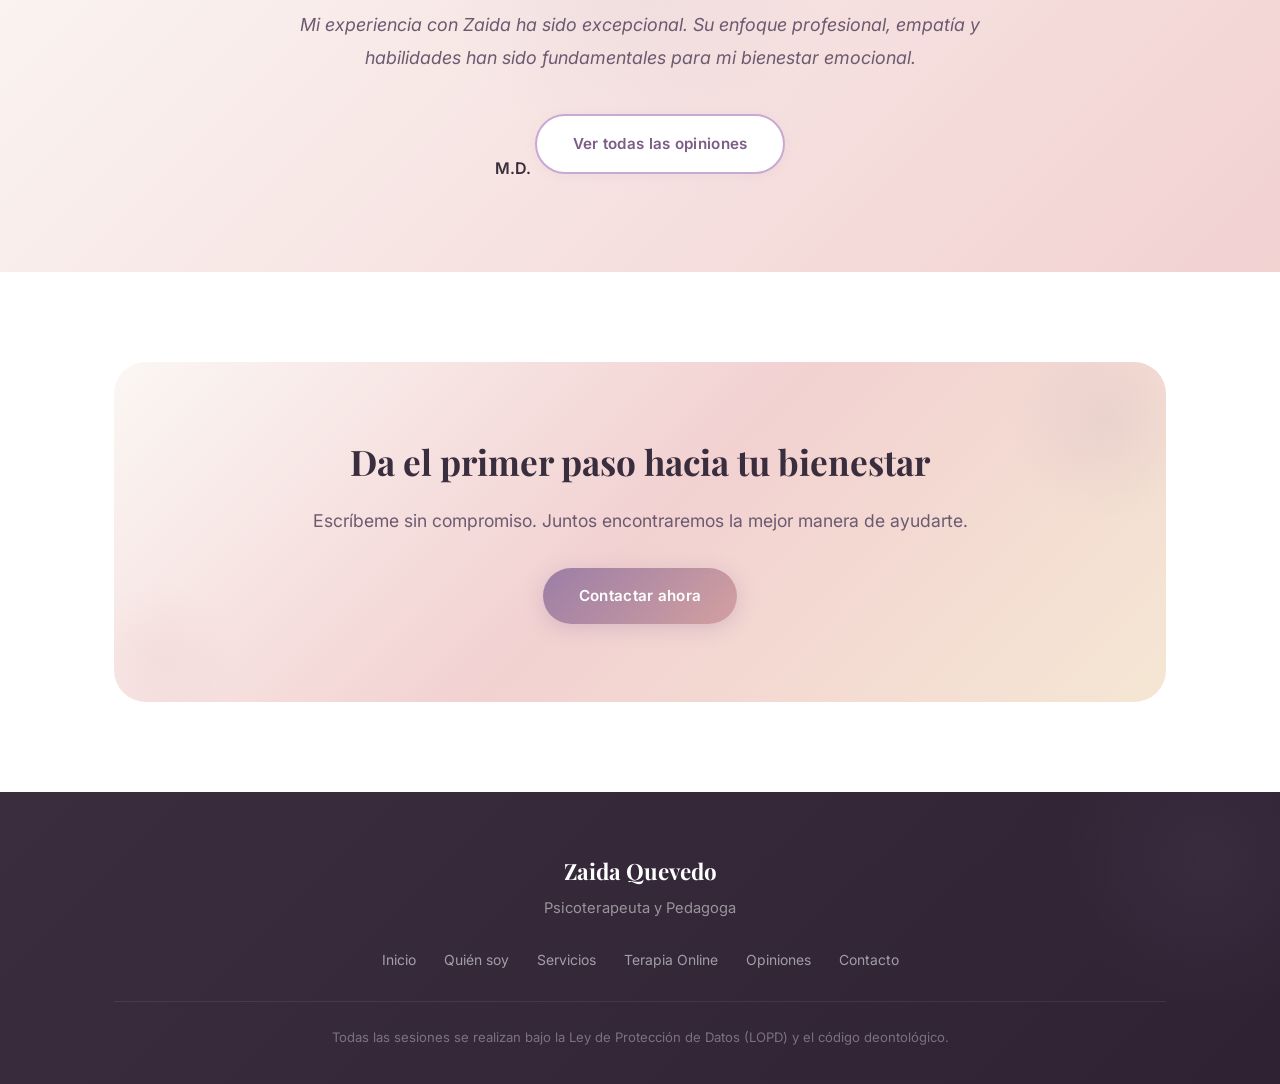
==== commit cf9bc589: "Rediseño completo web psicoterapia: paleta malva/rosa/beige, efectos y responsive - Nueva paleta de " ====
--- a/psicoterapia/index.html
+++ b/psicoterapia/index.html
@@ -30,6 +30,7 @@
 
     <!-- HERO -->
     <section class="hero">
+        <div class="sparkle-container" id="heroSparkles"></div>
         <div class="hero-container">
             <div class="hero-left">
                 <p class="hero-greeting">Bienvenida/o</p>
@@ -39,7 +40,7 @@
                 <a href="contacto.html" class="btn btn-primary">Pide tu cita</a>
             </div>
             <div class="hero-right">
-                <div class="hero-card">
+                <div class="hero-card reveal-right">
                     <p class="hero-description">
                         Mi especialidad es ayudar a las personas con dificultades en las relaciones
                         a encontrar herramientas y así superar los distintos baches de la vida.
@@ -55,11 +56,34 @@
         </div>
     </section>
 
+    <!-- TICKER -->
+    <div class="ticker">
+        <div class="ticker-track">
+            <span class="ticker-item">Psicoterapia <span class="dot"></span></span>
+            <span class="ticker-item">Teoría del Apego <span class="dot"></span></span>
+            <span class="ticker-item">Orientación Familiar <span class="dot"></span></span>
+            <span class="ticker-item">Altas Capacidades <span class="dot"></span></span>
+            <span class="ticker-item">Terapia Online <span class="dot"></span></span>
+            <span class="ticker-item">Bienestar Emocional <span class="dot"></span></span>
+            <span class="ticker-item">Enfoque Humanista <span class="dot"></span></span>
+            <span class="ticker-item">Espacio Seguro <span class="dot"></span></span>
+            <!-- Duplicado para loop continuo -->
+            <span class="ticker-item">Psicoterapia <span class="dot"></span></span>
+            <span class="ticker-item">Teoría del Apego <span class="dot"></span></span>
+            <span class="ticker-item">Orientación Familiar <span class="dot"></span></span>
+            <span class="ticker-item">Altas Capacidades <span class="dot"></span></span>
+            <span class="ticker-item">Terapia Online <span class="dot"></span></span>
+            <span class="ticker-item">Bienestar Emocional <span class="dot"></span></span>
+            <span class="ticker-item">Enfoque Humanista <span class="dot"></span></span>
+            <span class="ticker-item">Espacio Seguro <span class="dot"></span></span>
+        </div>
+    </div>
+
     <!-- PREVIEW: Quién soy -->
     <section class="home-preview">
         <div class="container">
             <div class="preview-grid">
-                <div class="preview-text">
+                <div class="preview-text reveal-left">
                     <h2>Comprometida con tu bienestar</h2>
                     <p>
                         Soy Psicoterapeuta y Pedagoga, especializada en la <strong>Terapia Basada en la Teoría del Apego (TBTA)</strong>,
@@ -68,7 +92,7 @@
                     </p>
                     <a href="quien-soy.html" class="btn btn-secondary">Conóceme mejor</a>
                 </div>
-                <div class="preview-visual">
+                <div class="preview-visual reveal-right">
                     <div class="preview-card-accent">
                         <svg width="48" height="48" viewBox="0 0 24 24" fill="none" stroke="currentColor" stroke-width="1.5">
                             <path d="M12 22s8-4 8-10V5l-8-3-8 3v7c0 6 8 10 8 10z"/>
@@ -81,15 +105,35 @@
         </div>
     </section>
 
+    <!-- STATS -->
+    <section class="stats-section">
+        <div class="container">
+            <div class="stats-grid">
+                <div class="stat-item reveal delay-1">
+                    <h3><span class="counter" data-target="10">0</span>+</h3>
+                    <p>Años de experiencia</p>
+                </div>
+                <div class="stat-item reveal delay-2">
+                    <h3>Online y Presencial</h3>
+                    <p>Flexibilidad total para ti</p>
+                </div>
+                <div class="stat-item reveal delay-3">
+                    <h3>TBTA</h3>
+                    <p>Terapia Basada en la Teoría del Apego</p>
+                </div>
+            </div>
+        </div>
+    </section>
+
     <!-- PREVIEW: Servicios -->
     <section class="home-services">
         <div class="container">
-            <div class="section-header">
+            <div class="section-header reveal">
                 <h2 class="section-title">Mis servicios</h2>
                 <div class="section-line"></div>
             </div>
             <div class="services-grid">
-                <div class="service-card">
+                <div class="service-card reveal delay-1">
                     <div class="service-icon">
                         <svg width="40" height="40" viewBox="0 0 24 24" fill="none" stroke="currentColor" stroke-width="1.5">
                             <path d="M21 15a2 2 0 0 1-2 2H7l-4 4V5a2 2 0 0 1 2-2h14a2 2 0 0 1 2 2z"/>
@@ -99,7 +143,7 @@
                     <p>Sesiones para adultos y adolescentes, online y presenciales.</p>
                     <a href="servicios.html" class="card-link">Saber más &rarr;</a>
                 </div>
-                <div class="service-card">
+                <div class="service-card reveal delay-2">
                     <div class="service-icon">
                         <svg width="40" height="40" viewBox="0 0 24 24" fill="none" stroke="currentColor" stroke-width="1.5">
                             <path d="M17 21v-2a4 4 0 0 0-4-4H5a4 4 0 0 0-4 4v2"/><circle cx="9" cy="7" r="4"/><path d="M23 21v-2a4 4 0 0 0-3-3.87"/><path d="M16 3.13a4 4 0 0 1 0 7.75"/>
@@ -109,7 +153,7 @@
                     <p>Psicopedagogía y asesoramiento educativo para familias.</p>
                     <a href="servicios.html" class="card-link">Saber más &rarr;</a>
                 </div>
-                <div class="service-card">
+                <div class="service-card reveal delay-3">
                     <div class="service-icon">
                         <svg width="40" height="40" viewBox="0 0 24 24" fill="none" stroke="currentColor" stroke-width="1.5">
                             <path d="M2 3h6a4 4 0 0 1 4 4v14a3 3 0 0 0-3-3H2z"/><path d="M22 3h-6a4 4 0 0 0-4 4v14a3 3 0 0 1 3-3h7z"/>
@@ -126,7 +170,7 @@
     <!-- PREVIEW: Terapia Online -->
     <section class="home-online">
         <div class="container">
-            <div class="online-banner">
+            <div class="online-banner reveal-scale">
                 <div class="online-banner-text">
                     <h2>Terapia Online</h2>
                     <p>La terapia online me permite ofrecerte apoyo emocional estés donde estés. Misma calidad y calidez que una sesión presencial.</p>
@@ -144,8 +188,8 @@
     <!-- PREVIEW: Opiniones -->
     <section class="home-testimonial">
         <div class="container">
-            <div class="featured-testimonial">
-                <div class="quote-icon">"</div>
+            <div class="featured-testimonial reveal">
+                <div class="quote-icon">&ldquo;</div>
                 <p>
                     Mi experiencia con Zaida ha sido excepcional. Su enfoque profesional, empatía y habilidades
                     han sido fundamentales para mi bienestar emocional.
@@ -159,7 +203,7 @@
     <!-- CTA Final -->
     <section class="home-cta">
         <div class="container">
-            <div class="cta-box">
+            <div class="cta-box reveal-scale">
                 <h2>Da el primer paso hacia tu bienestar</h2>
                 <p>Escríbeme sin compromiso. Juntos encontraremos la mejor manera de ayudarte.</p>
                 <a href="contacto.html" class="btn btn-primary">Contactar ahora</a>
--- a/psicoterapia/styles.css
+++ b/psicoterapia/styles.css
@@ -2,26 +2,35 @@
    VARIABLES Y RESET
    =========================== */
 :root {
-    --color-primary: #7B8E7B;
-    --color-primary-light: #A8B8A8;
-    --color-primary-dark: #5A6B5A;
-    --color-accent: #C4A882;
-    --color-accent-light: #DBC7A8;
-    --color-warm: #E8DDD3;
-    --color-warm-light: #F5F0EB;
-    --color-bg: #FAFAF8;
+    --color-primary: #9B7EA6;
+    --color-primary-light: #C9A8D4;
+    --color-primary-dark: #7A5E85;
+    --color-accent: #D4A0A0;
+    --color-accent-light: #E8B4B8;
+    --color-accent-dark: #B07878;
+    --color-warm: #EDE0D4;
+    --color-warm-light: #F5EDE6;
+    --color-warm-lighter: #FBF7F4;
+    --color-rose: #F2D1D1;
+    --color-rose-dark: #D4A0A0;
+    --color-beige: #F5E6D3;
+    --color-beige-dark: #E0C9B0;
+    --color-bg: #FDFBF9;
     --color-white: #FFFFFF;
-    --color-text: #3A3A3A;
-    --color-text-light: #6B6B6B;
-    --color-text-muted: #9A9A9A;
+    --color-text: #3A2E3E;
+    --color-text-light: #6B5A70;
+    --color-text-muted: #9A8A9E;
     --font-heading: 'Playfair Display', Georgia, serif;
     --font-body: 'Inter', -apple-system, BlinkMacSystemFont, sans-serif;
-    --shadow-sm: 0 2px 8px rgba(0,0,0,0.06);
-    --shadow-md: 0 4px 20px rgba(0,0,0,0.08);
-    --shadow-lg: 0 8px 40px rgba(0,0,0,0.1);
-    --radius: 12px;
-    --radius-lg: 20px;
-    --transition: 0.3s ease;
+    --shadow-sm: 0 2px 12px rgba(155, 126, 166, 0.08);
+    --shadow-md: 0 8px 30px rgba(155, 126, 166, 0.12);
+    --shadow-lg: 0 16px 50px rgba(155, 126, 166, 0.15);
+    --shadow-glow: 0 0 40px rgba(155, 126, 166, 0.2);
+    --radius: 16px;
+    --radius-lg: 24px;
+    --radius-xl: 32px;
+    --transition: 0.4s cubic-bezier(0.25, 0.46, 0.45, 0.94);
+    --transition-slow: 0.6s cubic-bezier(0.25, 0.46, 0.45, 0.94);
 }
 
 *, *::before, *::after { margin: 0; padding: 0; box-sizing: border-box; }
@@ -32,6 +41,7 @@
     background: var(--color-bg);
     line-height: 1.7;
     -webkit-font-smoothing: antialiased;
+    overflow-x: hidden;
 }
 img { max-width: 100%; display: block; }
 a { text-decoration: none; color: inherit; }
@@ -39,22 +49,75 @@
 .container { max-width: 1100px; margin: 0 auto; padding: 0 24px; }
 
 /* ===========================
-   NAVEGACIÓN
+   DECORATIVE FLOATING SHAPES
+   =========================== */
+.floating-shape {
+    position: absolute;
+    border-radius: 50%;
+    opacity: 0.08;
+    pointer-events: none;
+    animation: floatShape 8s ease-in-out infinite;
+}
+.floating-shape--1 {
+    width: 300px; height: 300px;
+    background: var(--color-primary-light);
+    top: -100px; right: -80px;
+    animation-delay: 0s;
+}
+.floating-shape--2 {
+    width: 200px; height: 200px;
+    background: var(--color-accent-light);
+    bottom: -60px; left: -60px;
+    animation-delay: -3s;
+}
+.floating-shape--3 {
+    width: 150px; height: 150px;
+    background: var(--color-rose);
+    top: 50%; right: 5%;
+    animation-delay: -5s;
+}
+
+@keyframes floatShape {
+    0%, 100% { transform: translate(0, 0) rotate(0deg); }
+    25% { transform: translate(15px, -20px) rotate(5deg); }
+    50% { transform: translate(-10px, 15px) rotate(-3deg); }
+    75% { transform: translate(20px, 10px) rotate(4deg); }
+}
+
+/* ===========================
+   ANIMATED GRADIENT BG
+   =========================== */
+@keyframes gradientShift {
+    0% { background-position: 0% 50%; }
+    50% { background-position: 100% 50%; }
+    100% { background-position: 0% 50%; }
+}
+
+/* ===========================
+   NAVEGACION
    =========================== */
 .navbar {
     position: fixed; top: 0; left: 0; right: 0; z-index: 1000;
-    background: rgba(250, 250, 248, 0.95);
-    backdrop-filter: blur(10px);
-    border-bottom: 1px solid rgba(0,0,0,0.05);
+    background: rgba(253, 251, 249, 0.85);
+    backdrop-filter: blur(20px);
+    -webkit-backdrop-filter: blur(20px);
+    border-bottom: 1px solid rgba(155, 126, 166, 0.08);
     transition: var(--transition);
+}
+.navbar.scrolled {
+    background: rgba(253, 251, 249, 0.95);
+    box-shadow: 0 4px 30px rgba(155, 126, 166, 0.1);
 }
 .nav-container {
     max-width: 1100px; margin: 0 auto; padding: 0 24px;
-    display: flex; justify-content: space-between; align-items: center; height: 70px;
+    display: flex; justify-content: space-between; align-items: center; height: 72px;
 }
 .nav-logo {
-    font-family: var(--font-heading); font-size: 1.3rem;
-    font-weight: 600; color: var(--color-primary-dark);
+    font-family: var(--font-heading); font-size: 1.4rem;
+    font-weight: 700;
+    background: linear-gradient(135deg, var(--color-primary-dark), var(--color-accent));
+    -webkit-background-clip: text; -webkit-text-fill-color: transparent;
+    background-clip: text;
 }
 .nav-menu { display: flex; align-items: center; gap: 32px; }
 .nav-link {
@@ -63,65 +126,129 @@
 }
 .nav-link:hover, .nav-link.active { color: var(--color-primary-dark); }
 .nav-link::after {
-    content: ''; position: absolute; bottom: -4px; left: 0;
-    width: 0; height: 2px; background: var(--color-primary);
-    transition: width var(--transition);
+    content: ''; position: absolute; bottom: -4px; left: 50%;
+    width: 0; height: 2.5px; border-radius: 2px;
+    background: linear-gradient(90deg, var(--color-primary), var(--color-accent));
+    transition: all var(--transition);
+    transform: translateX(-50%);
 }
 .nav-link:hover::after, .nav-link.active::after { width: 100%; }
 .nav-cta {
-    background: var(--color-primary); color: var(--color-white) !important;
-    padding: 8px 20px; border-radius: 50px; font-weight: 500;
+    background: linear-gradient(135deg, var(--color-primary), var(--color-accent));
+    color: var(--color-white) !important;
+    padding: 10px 24px; border-radius: 50px; font-weight: 500;
+    box-shadow: 0 4px 15px rgba(155, 126, 166, 0.3);
+    transition: all var(--transition);
 }
 .nav-cta::after { display: none; }
-.nav-cta:hover { background: var(--color-primary-dark); }
-.nav-cta.active { background: var(--color-primary-dark); }
+.nav-cta:hover {
+    transform: translateY(-2px);
+    box-shadow: 0 6px 25px rgba(155, 126, 166, 0.4);
+}
+.nav-cta.active {
+    background: linear-gradient(135deg, var(--color-primary-dark), var(--color-accent-dark));
+}
 .nav-toggle {
     display: none; flex-direction: column; gap: 5px;
     background: none; border: none; cursor: pointer; padding: 4px;
 }
-.nav-toggle span { width: 24px; height: 2px; background: var(--color-text); transition: var(--transition); }
+.nav-toggle span { width: 24px; height: 2px; background: var(--color-text); transition: var(--transition); border-radius: 2px; }
 
 /* ===========================
    BOTONES
    =========================== */
 .btn {
-    display: inline-block; padding: 14px 32px; border-radius: 50px;
-    font-family: var(--font-body); font-size: 0.95rem; font-weight: 500;
+    display: inline-block; padding: 15px 36px; border-radius: 50px;
+    font-family: var(--font-body); font-size: 0.95rem; font-weight: 600;
     cursor: pointer; border: none; transition: all var(--transition);
-}
-.btn-primary { background: var(--color-primary); color: var(--color-white); }
-.btn-primary:hover { background: var(--color-primary-dark); transform: translateY(-2px); box-shadow: var(--shadow-md); }
-.btn-secondary { background: var(--color-white); color: var(--color-primary-dark); border: 2px solid var(--color-primary); }
-.btn-secondary:hover { background: var(--color-primary); color: var(--color-white); transform: translateY(-2px); }
+    position: relative; overflow: hidden;
+    letter-spacing: 0.3px;
+}
+.btn::before {
+    content: ''; position: absolute; top: 0; left: -100%; width: 100%; height: 100%;
+    background: linear-gradient(90deg, transparent, rgba(255,255,255,0.2), transparent);
+    transition: left 0.5s;
+}
+.btn:hover::before { left: 100%; }
+.btn-primary {
+    background: linear-gradient(135deg, var(--color-primary), var(--color-accent));
+    color: var(--color-white);
+    box-shadow: 0 4px 20px rgba(155, 126, 166, 0.3);
+}
+.btn-primary:hover {
+    transform: translateY(-3px);
+    box-shadow: 0 8px 30px rgba(155, 126, 166, 0.4);
+}
+.btn-secondary {
+    background: var(--color-white); color: var(--color-primary-dark);
+    border: 2px solid var(--color-primary-light);
+    box-shadow: var(--shadow-sm);
+}
+.btn-secondary:hover {
+    background: linear-gradient(135deg, var(--color-primary), var(--color-accent));
+    color: var(--color-white); border-color: transparent;
+    transform: translateY(-3px);
+    box-shadow: 0 8px 30px rgba(155, 126, 166, 0.3);
+}
 .btn-full { width: 100%; text-align: center; }
 
 /* ===========================
    SECTION HEADER
    =========================== */
 .section-header { text-align: center; margin-bottom: 60px; }
-.section-title { font-family: var(--font-heading); font-size: 2.4rem; font-weight: 600; color: var(--color-text); margin-bottom: 12px; }
-.section-line { width: 60px; height: 3px; background: var(--color-primary); margin: 0 auto 16px; border-radius: 2px; }
-.section-subtitle { font-size: 1.05rem; color: var(--color-text-light); }
-
-/* ===========================
-   PAGE HEADER (subpáginas)
+.section-title {
+    font-family: var(--font-heading); font-size: 2.5rem; font-weight: 700;
+    color: var(--color-text); margin-bottom: 16px;
+}
+.section-line {
+    width: 80px; height: 4px;
+    background: linear-gradient(90deg, var(--color-primary), var(--color-accent));
+    margin: 0 auto 16px; border-radius: 2px;
+}
+.section-subtitle { font-size: 1.08rem; color: var(--color-text-light); }
+
+/* ===========================
+   PAGE HEADER (subpaginas)
    =========================== */
 .page-header {
-    padding: 140px 0 60px;
-    background: linear-gradient(135deg, var(--color-warm-light) 0%, var(--color-warm) 100%);
+    padding: 150px 0 70px;
+    background: linear-gradient(135deg, var(--color-warm-lighter) 0%, var(--color-warm) 30%, var(--color-rose) 70%, var(--color-beige) 100%);
+    background-size: 200% 200%;
+    animation: gradientShift 8s ease infinite;
     text-align: center;
+    position: relative;
+    overflow: hidden;
+}
+.page-header::before {
+    content: '';
+    position: absolute; top: -50%; right: -20%;
+    width: 500px; height: 500px;
+    background: radial-gradient(circle, rgba(155,126,166,0.1) 0%, transparent 70%);
+    border-radius: 50%;
+    animation: floatShape 10s ease-in-out infinite;
+}
+.page-header::after {
+    content: '';
+    position: absolute; bottom: -30%; left: -10%;
+    width: 400px; height: 400px;
+    background: radial-gradient(circle, rgba(212,160,160,0.1) 0%, transparent 70%);
+    border-radius: 50%;
+    animation: floatShape 12s ease-in-out infinite reverse;
 }
 .page-header h1 {
-    font-family: var(--font-heading); font-size: 3rem;
+    font-family: var(--font-heading); font-size: 3.2rem;
     font-weight: 700; color: var(--color-text); margin-bottom: 12px;
-}
-.page-header p { font-size: 1.15rem; color: var(--color-text-light); }
+    position: relative; z-index: 1;
+}
+.page-header p { font-size: 1.2rem; color: var(--color-text-light); position: relative; z-index: 1; }
 
 .page-header--green {
-    background: linear-gradient(135deg, var(--color-primary-light) 0%, var(--color-primary) 100%);
+    background: linear-gradient(135deg, var(--color-primary-light) 0%, var(--color-primary) 40%, var(--color-accent) 100%);
+    background-size: 200% 200%;
+    animation: gradientShift 8s ease infinite;
 }
 .page-header--green h1, .page-header--green p { color: var(--color-white); }
-.page-header--green p { opacity: 0.9; }
+.page-header--green p { opacity: 0.92; }
 
 /* Page CTA */
 .page-cta {
@@ -134,221 +261,545 @@
    =========================== */
 .hero {
     position: relative; min-height: 100vh; display: flex; align-items: center; overflow: hidden;
-    background: linear-gradient(135deg, var(--color-warm-light) 0%, var(--color-warm) 50%, var(--color-accent-light) 100%);
+    background: linear-gradient(135deg, var(--color-warm-lighter) 0%, var(--color-warm) 25%, var(--color-rose) 50%, var(--color-beige) 75%, var(--color-primary-light) 100%);
+    background-size: 300% 300%;
+    animation: gradientShift 12s ease infinite;
+}
+.hero::before {
+    content: ''; position: absolute; top: 10%; right: -5%;
+    width: 500px; height: 500px;
+    background: radial-gradient(circle, rgba(155,126,166,0.12) 0%, transparent 70%);
+    border-radius: 50%;
+    animation: floatShape 10s ease-in-out infinite;
+}
+.hero::after {
+    content: ''; position: absolute; bottom: 20%; left: -8%;
+    width: 400px; height: 400px;
+    background: radial-gradient(circle, rgba(212,160,160,0.12) 0%, transparent 70%);
+    border-radius: 50%;
+    animation: floatShape 14s ease-in-out infinite reverse;
 }
 .hero-container {
     max-width: 1100px; margin: 0 auto; padding: 120px 24px 80px;
     display: grid; grid-template-columns: 1fr 1fr; gap: 60px; align-items: center;
-}
-.hero-greeting { font-size: 0.95rem; font-weight: 500; color: var(--color-primary); letter-spacing: 2px; text-transform: uppercase; margin-bottom: 12px; }
-.hero-name { font-family: var(--font-heading); font-size: 3.5rem; font-weight: 700; color: var(--color-text); line-height: 1.15; margin-bottom: 12px; }
-.hero-title { font-size: 1.25rem; font-weight: 500; color: var(--color-primary-dark); margin-bottom: 4px; }
-.hero-subtitle { font-size: 1rem; color: var(--color-text-light); margin-bottom: 32px; }
+    position: relative; z-index: 2;
+}
+.hero-greeting {
+    font-size: 0.95rem; font-weight: 600; letter-spacing: 3px; text-transform: uppercase;
+    margin-bottom: 16px;
+    background: linear-gradient(90deg, var(--color-primary), var(--color-accent));
+    -webkit-background-clip: text; -webkit-text-fill-color: transparent;
+    background-clip: text;
+}
+.hero-name {
+    font-family: var(--font-heading); font-size: 3.8rem; font-weight: 700;
+    color: var(--color-text); line-height: 1.12; margin-bottom: 16px;
+}
+.hero-title {
+    font-size: 1.3rem; font-weight: 500; color: var(--color-primary-dark); margin-bottom: 6px;
+}
+.hero-subtitle { font-size: 1.05rem; color: var(--color-text-light); margin-bottom: 36px; }
 .hero-right { display: flex; justify-content: center; }
-.hero-card { background: rgba(255,255,255,0.7); backdrop-filter: blur(10px); border-radius: var(--radius-lg); padding: 40px; box-shadow: var(--shadow-md); }
-.hero-description { font-size: 1.15rem; line-height: 1.8; color: var(--color-text); font-style: italic; }
-.hero-decoration { width: 60px; height: 4px; background: var(--color-primary); border-radius: 2px; margin-top: 24px; }
-.hero-wave { position: absolute; bottom: 0; left: 0; right: 0; line-height: 0; }
-.hero-wave svg { width: 100%; height: 80px; }
+.hero-card {
+    background: rgba(255,255,255,0.6); backdrop-filter: blur(20px);
+    -webkit-backdrop-filter: blur(20px);
+    border-radius: var(--radius-xl); padding: 44px;
+    box-shadow: var(--shadow-lg);
+    border: 1px solid rgba(255,255,255,0.5);
+    position: relative;
+    overflow: hidden;
+}
+.hero-card::before {
+    content: ''; position: absolute; top: -50%; right: -50%;
+    width: 200px; height: 200px;
+    background: radial-gradient(circle, rgba(155,126,166,0.15) 0%, transparent 70%);
+    border-radius: 50%;
+}
+.hero-description { font-size: 1.18rem; line-height: 1.85; color: var(--color-text); font-style: italic; position: relative; z-index: 1; }
+.hero-decoration {
+    width: 80px; height: 4px;
+    background: linear-gradient(90deg, var(--color-primary), var(--color-accent));
+    border-radius: 2px; margin-top: 28px;
+}
+.hero-wave { position: absolute; bottom: 0; left: 0; right: 0; line-height: 0; z-index: 3; }
+.hero-wave svg { width: 100%; height: 100px; }
+
+/* ===========================
+   SCROLL REVEAL ANIMATION
+   =========================== */
+.reveal {
+    opacity: 0;
+    transform: translateY(30px);
+    transition: opacity 0.8s cubic-bezier(0.25, 0.46, 0.45, 0.94),
+                transform 0.8s cubic-bezier(0.25, 0.46, 0.45, 0.94);
+}
+.reveal.revealed {
+    opacity: 1;
+    transform: translateY(0);
+}
+.reveal-left {
+    opacity: 0;
+    transform: translateX(-40px);
+    transition: opacity 0.8s cubic-bezier(0.25, 0.46, 0.45, 0.94),
+                transform 0.8s cubic-bezier(0.25, 0.46, 0.45, 0.94);
+}
+.reveal-left.revealed {
+    opacity: 1;
+    transform: translateX(0);
+}
+.reveal-right {
+    opacity: 0;
+    transform: translateX(40px);
+    transition: opacity 0.8s cubic-bezier(0.25, 0.46, 0.45, 0.94),
+                transform 0.8s cubic-bezier(0.25, 0.46, 0.45, 0.94);
+}
+.reveal-right.revealed {
+    opacity: 1;
+    transform: translateX(0);
+}
+.reveal-scale {
+    opacity: 0;
+    transform: scale(0.9);
+    transition: opacity 0.8s cubic-bezier(0.25, 0.46, 0.45, 0.94),
+                transform 0.8s cubic-bezier(0.25, 0.46, 0.45, 0.94);
+}
+.reveal-scale.revealed {
+    opacity: 1;
+    transform: scale(1);
+}
+
+/* Stagger delays */
+.delay-1 { transition-delay: 0.1s; }
+.delay-2 { transition-delay: 0.2s; }
+.delay-3 { transition-delay: 0.3s; }
+.delay-4 { transition-delay: 0.4s; }
+.delay-5 { transition-delay: 0.5s; }
 
 /* ===========================
    HOME PREVIEW SECTIONS
    =========================== */
-.home-preview { padding: 100px 0; background: var(--color-white); }
+.home-preview {
+    padding: 110px 0; background: var(--color-white);
+    position: relative; overflow: hidden;
+}
+.home-preview::before {
+    content: ''; position: absolute; top: -100px; right: -100px;
+    width: 350px; height: 350px;
+    background: radial-gradient(circle, rgba(242,209,209,0.15) 0%, transparent 70%);
+    border-radius: 50%;
+}
 .preview-grid { display: grid; grid-template-columns: 1.2fr 0.8fr; gap: 60px; align-items: center; }
-.preview-text h2 { font-family: var(--font-heading); font-size: 2rem; margin-bottom: 20px; color: var(--color-text); }
-.preview-text p { color: var(--color-text-light); line-height: 1.8; margin-bottom: 28px; }
+.preview-text h2 { font-family: var(--font-heading); font-size: 2.2rem; margin-bottom: 20px; color: var(--color-text); line-height: 1.3; }
+.preview-text p { color: var(--color-text-light); line-height: 1.85; margin-bottom: 28px; }
 .preview-card-accent {
-    background: linear-gradient(135deg, var(--color-primary) 0%, var(--color-primary-dark) 100%);
-    color: var(--color-white); border-radius: var(--radius-lg); padding: 40px; text-align: center;
-}
-.preview-card-accent svg { margin: 0 auto 16px; opacity: 0.9; }
-.preview-card-accent h3 { font-family: var(--font-heading); font-size: 1.3rem; margin-bottom: 8px; }
-.preview-card-accent p { opacity: 0.85; font-size: 0.95rem; }
-
-.home-services { padding: 100px 0; background: var(--color-bg); }
-.home-online { padding: 80px 0; background: var(--color-white); }
+    background: linear-gradient(135deg, var(--color-primary) 0%, var(--color-accent) 100%);
+    color: var(--color-white); border-radius: var(--radius-xl); padding: 44px; text-align: center;
+    box-shadow: 0 15px 40px rgba(155, 126, 166, 0.25);
+    position: relative; overflow: hidden;
+}
+.preview-card-accent::before {
+    content: ''; position: absolute; top: -30px; right: -30px;
+    width: 120px; height: 120px;
+    background: rgba(255,255,255,0.1); border-radius: 50%;
+}
+.preview-card-accent::after {
+    content: ''; position: absolute; bottom: -20px; left: -20px;
+    width: 80px; height: 80px;
+    background: rgba(255,255,255,0.08); border-radius: 50%;
+}
+.preview-card-accent svg { margin: 0 auto 16px; opacity: 0.9; position: relative; z-index: 1; }
+.preview-card-accent h3 { font-family: var(--font-heading); font-size: 1.35rem; margin-bottom: 8px; position: relative; z-index: 1; }
+.preview-card-accent p { opacity: 0.88; font-size: 0.95rem; position: relative; z-index: 1; }
+
+.home-services {
+    padding: 110px 0;
+    background: linear-gradient(180deg, var(--color-bg) 0%, var(--color-warm-lighter) 100%);
+    position: relative;
+}
+
+.home-online { padding: 90px 0; background: var(--color-white); position: relative; overflow: hidden; }
+.home-online::before {
+    content: ''; position: absolute; bottom: -80px; left: -80px;
+    width: 300px; height: 300px;
+    background: radial-gradient(circle, rgba(155,126,166,0.08) 0%, transparent 70%);
+    border-radius: 50%;
+}
 
 .online-banner {
-    background: linear-gradient(135deg, var(--color-primary-light) 0%, var(--color-primary) 100%);
-    border-radius: var(--radius-lg); padding: 60px; display: flex;
+    background: linear-gradient(135deg, var(--color-primary-light) 0%, var(--color-primary) 50%, var(--color-accent) 100%);
+    background-size: 200% 200%;
+    animation: gradientShift 6s ease infinite;
+    border-radius: var(--radius-xl); padding: 64px; display: flex;
     align-items: center; justify-content: space-between; gap: 40px; color: var(--color-white);
-}
-.online-banner-text h2 { font-family: var(--font-heading); font-size: 2rem; margin-bottom: 12px; }
-.online-banner-text p { opacity: 0.9; margin-bottom: 24px; max-width: 500px; line-height: 1.7; }
-.online-banner-icon { opacity: 0.3; flex-shrink: 0; }
-
-.home-testimonial { padding: 80px 0; background: var(--color-warm-light); }
+    box-shadow: 0 20px 50px rgba(155, 126, 166, 0.3);
+    position: relative; overflow: hidden;
+}
+.online-banner::before {
+    content: ''; position: absolute; top: -40px; right: -40px;
+    width: 200px; height: 200px;
+    background: rgba(255,255,255,0.08); border-radius: 50%;
+}
+.online-banner-text h2 { font-family: var(--font-heading); font-size: 2.1rem; margin-bottom: 14px; }
+.online-banner-text p { opacity: 0.92; margin-bottom: 28px; max-width: 500px; line-height: 1.75; }
+.online-banner-icon { opacity: 0.25; flex-shrink: 0; }
+
+.home-testimonial {
+    padding: 90px 0;
+    background: linear-gradient(135deg, var(--color-warm-lighter) 0%, var(--color-rose) 100%);
+    position: relative; overflow: hidden;
+}
+.home-testimonial::before {
+    content: ''; position: absolute; top: -60px; left: 50%;
+    width: 400px; height: 400px; transform: translateX(-50%);
+    background: radial-gradient(circle, rgba(155,126,166,0.08) 0%, transparent 70%);
+    border-radius: 50%;
+}
 .featured-testimonial {
-    max-width: 650px; margin: 0 auto; text-align: center;
+    max-width: 680px; margin: 0 auto; text-align: center;
+    position: relative; z-index: 1;
 }
 .featured-testimonial .quote-icon {
-    font-family: var(--font-heading); font-size: 5rem;
-    color: var(--color-primary-light); line-height: 1;
-}
-.featured-testimonial p { font-size: 1.1rem; color: var(--color-text-light); font-style: italic; line-height: 1.8; margin-bottom: 16px; }
+    font-family: var(--font-heading); font-size: 6rem;
+    background: linear-gradient(135deg, var(--color-primary-light), var(--color-accent-light));
+    -webkit-background-clip: text; -webkit-text-fill-color: transparent;
+    background-clip: text;
+    line-height: 1;
+}
+.featured-testimonial p { font-size: 1.12rem; color: var(--color-text-light); font-style: italic; line-height: 1.85; margin-bottom: 16px; }
 .featured-testimonial .author-name { font-weight: 600; color: var(--color-text); }
 
-.home-cta { padding: 80px 0; background: var(--color-white); }
+.home-cta { padding: 90px 0; background: var(--color-white); }
 .cta-box {
-    text-align: center; background: var(--color-warm-light);
-    border-radius: var(--radius-lg); padding: 60px 40px;
-}
-.cta-box h2 { font-family: var(--font-heading); font-size: 2rem; margin-bottom: 12px; color: var(--color-text); }
-.cta-box p { color: var(--color-text-light); margin-bottom: 28px; font-size: 1.05rem; }
+    text-align: center;
+    background: linear-gradient(135deg, var(--color-warm-lighter) 0%, var(--color-rose) 50%, var(--color-beige) 100%);
+    border-radius: var(--radius-xl); padding: 70px 40px;
+    position: relative; overflow: hidden;
+}
+.cta-box::before {
+    content: ''; position: absolute; top: -40px; right: -40px;
+    width: 200px; height: 200px;
+    background: radial-gradient(circle, rgba(155,126,166,0.1) 0%, transparent 70%);
+    border-radius: 50%;
+}
+.cta-box::after {
+    content: ''; position: absolute; bottom: -30px; left: -30px;
+    width: 150px; height: 150px;
+    background: radial-gradient(circle, rgba(212,160,160,0.1) 0%, transparent 70%);
+    border-radius: 50%;
+}
+.cta-box h2 {
+    font-family: var(--font-heading); font-size: 2.2rem; margin-bottom: 14px;
+    color: var(--color-text); position: relative; z-index: 1;
+}
+.cta-box p {
+    color: var(--color-text-light); margin-bottom: 32px; font-size: 1.1rem;
+    position: relative; z-index: 1;
+}
 
 /* Card link */
 .card-link {
     font-size: 0.9rem; font-weight: 600; color: var(--color-primary-dark);
-    transition: color var(--transition);
+    transition: all var(--transition);
+    position: relative;
+}
+.card-link::after {
+    content: ''; position: absolute; bottom: -2px; left: 0;
+    width: 0; height: 2px;
+    background: linear-gradient(90deg, var(--color-primary), var(--color-accent));
+    transition: width var(--transition);
 }
 .card-link:hover { color: var(--color-primary); }
-
-/* ===========================
-   ABOUT / QUIÉN SOY
-   =========================== */
-.about { padding: 100px 0 80px; background: var(--color-white); }
+.card-link:hover::after { width: 100%; }
+
+/* ===========================
+   ABOUT / QUIEN SOY
+   =========================== */
+.about { padding: 100px 0 80px; background: var(--color-white); position: relative; overflow: hidden; }
+.about::before {
+    content: ''; position: absolute; top: 5%; right: -100px;
+    width: 300px; height: 300px;
+    background: radial-gradient(circle, rgba(242,209,209,0.12) 0%, transparent 70%);
+    border-radius: 50%;
+}
 .about-grid { display: grid; grid-template-columns: 1fr 1fr; gap: 40px; margin-bottom: 60px; }
-.about-intro { font-size: 1.1rem; line-height: 1.8; margin-bottom: 16px; }
-.about-main p { color: var(--color-text-light); margin-bottom: 12px; }
-.method-card { background: var(--color-warm-light); border-radius: var(--radius-lg); padding: 36px; height: 100%; }
-.method-card h3 { font-family: var(--font-heading); font-size: 1.4rem; margin-bottom: 16px; color: var(--color-primary-dark); }
-.method-card p { color: var(--color-text-light); line-height: 1.8; }
+.about-intro { font-size: 1.1rem; line-height: 1.85; margin-bottom: 16px; }
+.about-main p { color: var(--color-text-light); margin-bottom: 14px; }
+.method-card {
+    background: linear-gradient(135deg, var(--color-warm-lighter), var(--color-rose));
+    border-radius: var(--radius-xl); padding: 40px; height: 100%;
+    border: 1px solid rgba(155,126,166,0.08);
+    position: relative; overflow: hidden;
+}
+.method-card::before {
+    content: ''; position: absolute; top: -20px; right: -20px;
+    width: 100px; height: 100px;
+    background: rgba(155,126,166,0.06); border-radius: 50%;
+}
+.method-card h3 { font-family: var(--font-heading); font-size: 1.4rem; margin-bottom: 16px; color: var(--color-primary-dark); position: relative; }
+.method-card p { color: var(--color-text-light); line-height: 1.85; position: relative; }
 
 .safe-space {
-    text-align: center; background: linear-gradient(135deg, var(--color-primary) 0%, var(--color-primary-dark) 100%);
-    color: var(--color-white); border-radius: var(--radius-lg); padding: 50px 40px; margin-bottom: 60px;
-}
-.safe-space-icon { margin-bottom: 20px; opacity: 0.9; }
-.safe-space h3 { font-family: var(--font-heading); font-size: 1.6rem; margin-bottom: 20px; }
-.safe-space p { max-width: 700px; margin: 0 auto 12px; opacity: 0.92; line-height: 1.8; }
-.safe-space strong { color: var(--color-accent-light); }
+    text-align: center;
+    background: linear-gradient(135deg, var(--color-primary) 0%, var(--color-accent) 100%);
+    color: var(--color-white); border-radius: var(--radius-xl); padding: 56px 44px; margin-bottom: 60px;
+    box-shadow: 0 20px 50px rgba(155, 126, 166, 0.3);
+    position: relative; overflow: hidden;
+}
+.safe-space::before {
+    content: ''; position: absolute; top: -60px; right: -60px;
+    width: 200px; height: 200px;
+    background: rgba(255,255,255,0.08); border-radius: 50%;
+}
+.safe-space::after {
+    content: ''; position: absolute; bottom: -40px; left: -40px;
+    width: 150px; height: 150px;
+    background: rgba(255,255,255,0.06); border-radius: 50%;
+}
+.safe-space-icon { margin-bottom: 20px; opacity: 0.9; position: relative; z-index: 1; }
+.safe-space h3 { font-family: var(--font-heading); font-size: 1.7rem; margin-bottom: 20px; position: relative; z-index: 1; }
+.safe-space p { max-width: 700px; margin: 0 auto 14px; opacity: 0.93; line-height: 1.85; position: relative; z-index: 1; }
+.safe-space strong { color: var(--color-beige); }
 
 .when-section { margin-bottom: 60px; }
-.when-section h3 { font-family: var(--font-heading); font-size: 1.4rem; text-align: center; margin-bottom: 32px; color: var(--color-text); }
+.when-section h3 { font-family: var(--font-heading); font-size: 1.5rem; text-align: center; margin-bottom: 36px; color: var(--color-text); }
 .when-grid { display: grid; grid-template-columns: repeat(4, 1fr); gap: 20px; }
 .when-card {
-    background: var(--color-warm-light); border-radius: var(--radius); padding: 28px 20px;
-    text-align: center; transition: transform var(--transition), box-shadow var(--transition);
-}
-.when-card:hover { transform: translateY(-4px); box-shadow: var(--shadow-md); }
+    background: var(--color-white); border-radius: var(--radius-lg); padding: 30px 22px;
+    text-align: center; transition: all var(--transition);
+    border: 1px solid rgba(155,126,166,0.08);
+    position: relative; overflow: hidden;
+}
+.when-card::before {
+    content: ''; position: absolute; top: 0; left: 0; right: 0;
+    height: 4px;
+    background: linear-gradient(90deg, var(--color-primary), var(--color-accent));
+    opacity: 0; transition: opacity var(--transition);
+}
+.when-card:hover { transform: translateY(-6px); box-shadow: var(--shadow-lg); }
+.when-card:hover::before { opacity: 1; }
 .when-icon { color: var(--color-primary); margin-bottom: 16px; }
-.when-card h4 { font-family: var(--font-heading); font-size: 1rem; margin-bottom: 8px; color: var(--color-primary-dark); }
-.when-card p { font-size: 0.88rem; color: var(--color-text-light); line-height: 1.6; }
-
-.objective { background: var(--color-warm-light); border-radius: var(--radius-lg); padding: 40px; border-left: 4px solid var(--color-primary); }
-.objective h3 { font-family: var(--font-heading); font-size: 1.4rem; margin-bottom: 16px; color: var(--color-primary-dark); }
-.objective p { color: var(--color-text-light); line-height: 1.8; margin-bottom: 12px; }
-.confidentiality { font-size: 0.9rem; padding-top: 12px; border-top: 1px solid rgba(0,0,0,0.08); margin-top: 16px; }
+.when-card h4 { font-family: var(--font-heading); font-size: 1.02rem; margin-bottom: 10px; color: var(--color-primary-dark); }
+.when-card p { font-size: 0.88rem; color: var(--color-text-light); line-height: 1.65; }
+
+.objective {
+    background: linear-gradient(135deg, var(--color-warm-lighter), var(--color-rose));
+    border-radius: var(--radius-xl); padding: 44px;
+    border-left: 5px solid var(--color-primary);
+    position: relative; overflow: hidden;
+}
+.objective::before {
+    content: ''; position: absolute; top: -30px; right: -30px;
+    width: 120px; height: 120px;
+    background: rgba(155,126,166,0.06); border-radius: 50%;
+}
+.objective h3 { font-family: var(--font-heading); font-size: 1.5rem; margin-bottom: 16px; color: var(--color-primary-dark); }
+.objective p { color: var(--color-text-light); line-height: 1.85; margin-bottom: 12px; }
+.confidentiality { font-size: 0.9rem; padding-top: 14px; border-top: 1px solid rgba(155,126,166,0.12); margin-top: 16px; }
 
 /* ===========================
    SERVICIOS
    =========================== */
 .services { padding: 100px 0; background: var(--color-bg); }
-.services-grid { display: grid; grid-template-columns: repeat(3, 1fr); gap: 24px; margin-bottom: 60px; }
+.services-grid { display: grid; grid-template-columns: repeat(3, 1fr); gap: 28px; margin-bottom: 60px; }
 .service-card {
-    background: var(--color-white); border-radius: var(--radius-lg); padding: 36px 28px;
-    box-shadow: var(--shadow-sm); transition: transform var(--transition), box-shadow var(--transition);
-    border: 1px solid rgba(0,0,0,0.04);
-}
-.service-card:hover { transform: translateY(-6px); box-shadow: var(--shadow-lg); }
+    background: var(--color-white); border-radius: var(--radius-xl); padding: 38px 30px;
+    box-shadow: var(--shadow-sm); transition: all var(--transition);
+    border: 1px solid rgba(155,126,166,0.06);
+    position: relative; overflow: hidden;
+}
+.service-card::before {
+    content: ''; position: absolute; top: 0; left: 0; right: 0;
+    height: 4px;
+    background: linear-gradient(90deg, var(--color-primary), var(--color-accent));
+    transform: scaleX(0); transition: transform var(--transition);
+    transform-origin: left;
+}
+.service-card:hover { transform: translateY(-8px); box-shadow: var(--shadow-lg); }
+.service-card:hover::before { transform: scaleX(1); }
 .service-icon {
-    color: var(--color-primary); margin-bottom: 20px; width: 60px; height: 60px;
-    background: var(--color-warm-light); border-radius: 50%;
+    color: var(--color-primary); margin-bottom: 20px; width: 64px; height: 64px;
+    background: linear-gradient(135deg, var(--color-warm-lighter), var(--color-rose));
+    border-radius: 50%;
     display: flex; align-items: center; justify-content: center;
-}
-.service-card h3 { font-family: var(--font-heading); font-size: 1.15rem; margin-bottom: 12px; color: var(--color-text); line-height: 1.4; }
-.service-card p { font-size: 0.92rem; color: var(--color-text-light); line-height: 1.7; margin-bottom: 16px; }
-.service-tag { display: inline-block; background: var(--color-primary); color: var(--color-white); font-size: 0.78rem; font-weight: 500; padding: 4px 14px; border-radius: 50px; }
+    transition: all var(--transition);
+}
+.service-card:hover .service-icon {
+    background: linear-gradient(135deg, var(--color-primary), var(--color-accent));
+    color: var(--color-white);
+    transform: scale(1.1);
+}
+.service-card h3 { font-family: var(--font-heading); font-size: 1.18rem; margin-bottom: 12px; color: var(--color-text); line-height: 1.4; }
+.service-card p { font-size: 0.93rem; color: var(--color-text-light); line-height: 1.7; margin-bottom: 18px; }
+.service-tag {
+    display: inline-block;
+    background: linear-gradient(135deg, var(--color-primary), var(--color-accent));
+    color: var(--color-white); font-size: 0.78rem; font-weight: 600;
+    padding: 5px 16px; border-radius: 50px;
+}
 .service-list { font-size: 0.9rem; color: var(--color-text-light); }
-.service-list li { padding: 4px 0; padding-left: 16px; position: relative; }
-.service-list li::before { content: ''; position: absolute; left: 0; top: 12px; width: 6px; height: 6px; border-radius: 50%; background: var(--color-primary); }
+.service-list li { padding: 5px 0; padding-left: 18px; position: relative; }
+.service-list li::before {
+    content: ''; position: absolute; left: 0; top: 13px;
+    width: 7px; height: 7px; border-radius: 50%;
+    background: linear-gradient(135deg, var(--color-primary), var(--color-accent));
+}
 
 /* Servicios Page - Detalle */
 .services-page { padding: 80px 0; background: var(--color-white); }
 
 .service-detail {
-    background: var(--color-bg); border-radius: var(--radius-lg); padding: 48px;
-    margin-bottom: 32px; border: 1px solid rgba(0,0,0,0.04);
-}
-.service-detail-header { display: flex; align-items: flex-start; gap: 24px; margin-bottom: 24px; }
+    background: linear-gradient(135deg, var(--color-warm-lighter) 0%, var(--color-bg) 100%);
+    border-radius: var(--radius-xl); padding: 52px;
+    margin-bottom: 36px;
+    border: 1px solid rgba(155,126,166,0.08);
+    transition: all var(--transition);
+    position: relative; overflow: hidden;
+}
+.service-detail::before {
+    content: ''; position: absolute; top: -40px; right: -40px;
+    width: 150px; height: 150px;
+    background: radial-gradient(circle, rgba(155,126,166,0.06) 0%, transparent 70%);
+    border-radius: 50%;
+}
+.service-detail:hover { box-shadow: var(--shadow-md); }
+.service-detail-header { display: flex; align-items: flex-start; gap: 24px; margin-bottom: 28px; }
 .service-icon-lg {
-    width: 72px; height: 72px; background: var(--color-primary);
+    width: 76px; height: 76px;
+    background: linear-gradient(135deg, var(--color-primary), var(--color-accent));
     color: var(--color-white); border-radius: 50%;
     display: flex; align-items: center; justify-content: center; flex-shrink: 0;
-}
-.service-detail-header h2 { font-family: var(--font-heading); font-size: 1.5rem; color: var(--color-text); line-height: 1.3; margin-bottom: 4px; }
-.service-for { font-size: 0.95rem; color: var(--color-primary-dark); font-weight: 500; }
-.service-detail-body p { color: var(--color-text-light); line-height: 1.8; margin-bottom: 20px; }
-
-.service-features { display: flex; flex-direction: column; gap: 12px; }
-.feature { display: flex; align-items: center; gap: 10px; font-size: 0.95rem; color: var(--color-text); }
+    box-shadow: 0 8px 25px rgba(155, 126, 166, 0.3);
+}
+.service-detail-header h2 { font-family: var(--font-heading); font-size: 1.55rem; color: var(--color-text); line-height: 1.3; margin-bottom: 6px; }
+.service-for {
+    font-size: 0.95rem; font-weight: 600;
+    background: linear-gradient(90deg, var(--color-primary), var(--color-accent));
+    -webkit-background-clip: text; -webkit-text-fill-color: transparent;
+    background-clip: text;
+}
+.service-detail-body p { color: var(--color-text-light); line-height: 1.85; margin-bottom: 22px; position: relative; z-index: 1; }
+
+.service-features { display: flex; flex-direction: column; gap: 14px; }
+.feature {
+    display: flex; align-items: center; gap: 12px; font-size: 0.95rem; color: var(--color-text);
+    padding: 8px 0;
+}
 .feature svg { color: var(--color-primary); flex-shrink: 0; }
 
-.specialties-grid { display: grid; grid-template-columns: repeat(2, 1fr); gap: 16px; margin-top: 20px; }
+.specialties-grid { display: grid; grid-template-columns: repeat(2, 1fr); gap: 18px; margin-top: 24px; }
 .specialty-card {
-    background: var(--color-white); border-radius: var(--radius); padding: 24px;
-    border: 1px solid rgba(0,0,0,0.06);
-}
-.specialty-card h4 { font-family: var(--font-heading); font-size: 1.05rem; color: var(--color-primary-dark); margin-bottom: 8px; }
-.specialty-card p { font-size: 0.88rem; color: var(--color-text-light); line-height: 1.6; }
+    background: var(--color-white); border-radius: var(--radius-lg); padding: 28px;
+    border: 1px solid rgba(155,126,166,0.08);
+    transition: all var(--transition);
+    position: relative; overflow: hidden;
+}
+.specialty-card::before {
+    content: ''; position: absolute; bottom: 0; left: 0; right: 0;
+    height: 3px;
+    background: linear-gradient(90deg, var(--color-primary), var(--color-accent));
+    transform: scaleX(0); transition: transform var(--transition);
+}
+.specialty-card:hover { transform: translateY(-4px); box-shadow: var(--shadow-md); }
+.specialty-card:hover::before { transform: scaleX(1); }
+.specialty-card h4 { font-family: var(--font-heading); font-size: 1.08rem; color: var(--color-primary-dark); margin-bottom: 10px; }
+.specialty-card p { font-size: 0.9rem; color: var(--color-text-light); line-height: 1.65; }
 
 /* Pricing */
 .pricing, .pricing-section { display: flex; justify-content: center; }
-.pricing-section { padding-top: 40px; }
+.pricing-section { padding-top: 48px; }
 .pricing-card {
-    background: var(--color-white); border-radius: var(--radius-lg); padding: 40px;
-    text-align: center; box-shadow: var(--shadow-md); max-width: 500px; width: 100%;
+    background: var(--color-white); border-radius: var(--radius-xl); padding: 48px;
+    text-align: center; box-shadow: var(--shadow-lg); max-width: 520px; width: 100%;
     border: 2px solid var(--color-primary-light);
-}
-.pricing-card h3 { font-family: var(--font-heading); font-size: 1.5rem; margin-bottom: 12px; color: var(--color-primary-dark); }
-.pricing-card > p { color: var(--color-text-light); margin-bottom: 20px; }
+    position: relative; overflow: hidden;
+}
+.pricing-card::before {
+    content: ''; position: absolute; top: 0; left: 0; right: 0;
+    height: 5px;
+    background: linear-gradient(90deg, var(--color-primary), var(--color-accent), var(--color-rose));
+}
+.pricing-card h3 { font-family: var(--font-heading); font-size: 1.6rem; margin-bottom: 14px; color: var(--color-primary-dark); }
+.pricing-card > p { color: var(--color-text-light); margin-bottom: 24px; }
 .payment-methods { display: flex; justify-content: center; gap: 12px; margin-bottom: 16px; flex-wrap: wrap; }
-.payment-badge { background: var(--color-warm-light); padding: 6px 16px; border-radius: 50px; font-size: 0.85rem; font-weight: 500; color: var(--color-text-light); }
-.payment-note { font-size: 0.85rem; color: var(--color-text-muted); margin-bottom: 24px; }
+.payment-badge {
+    background: linear-gradient(135deg, var(--color-warm-lighter), var(--color-rose));
+    padding: 8px 18px; border-radius: 50px; font-size: 0.85rem; font-weight: 600;
+    color: var(--color-primary-dark);
+}
+.payment-note { font-size: 0.85rem; color: var(--color-text-muted); margin-bottom: 28px; }
 
 /* ===========================
    TERAPIA ONLINE PAGE
    =========================== */
-.online-page { padding: 80px 0; background: var(--color-white); }
+.online-page { padding: 80px 0; background: var(--color-white); position: relative; overflow: hidden; }
 
 .online-intro { display: grid; grid-template-columns: 1.2fr 0.8fr; gap: 60px; align-items: center; margin-bottom: 80px; }
-.online-intro-text h2 { font-family: var(--font-heading); font-size: 2rem; margin-bottom: 20px; color: var(--color-text); line-height: 1.3; }
-.online-intro-text p { color: var(--color-text-light); line-height: 1.8; }
+.online-intro-text h2 { font-family: var(--font-heading); font-size: 2.1rem; margin-bottom: 20px; color: var(--color-text); line-height: 1.3; }
+.online-intro-text p { color: var(--color-text-light); line-height: 1.85; }
 
 .online-card-visual {
-    background: linear-gradient(135deg, var(--color-warm-light) 0%, var(--color-warm) 100%);
-    border-radius: var(--radius-lg); padding: 60px 40px; text-align: center;
-}
-.laptop-icon { color: var(--color-primary); margin-bottom: 20px; }
-.online-card-visual p { font-family: var(--font-heading); font-size: 1.15rem; color: var(--color-primary-dark); font-style: italic; }
+    background: linear-gradient(135deg, var(--color-warm-lighter) 0%, var(--color-rose) 50%, var(--color-beige) 100%);
+    border-radius: var(--radius-xl); padding: 64px 44px; text-align: center;
+    position: relative; overflow: hidden;
+    box-shadow: var(--shadow-md);
+}
+.online-card-visual::before {
+    content: ''; position: absolute; top: -30px; right: -30px;
+    width: 120px; height: 120px;
+    background: rgba(155,126,166,0.08); border-radius: 50%;
+}
+.laptop-icon { color: var(--color-primary); margin-bottom: 20px; position: relative; z-index: 1; }
+.online-card-visual p {
+    font-family: var(--font-heading); font-size: 1.18rem;
+    color: var(--color-primary-dark); font-style: italic;
+    position: relative; z-index: 1;
+}
 
 .online-benefits-grid { display: grid; grid-template-columns: repeat(3, 1fr); gap: 24px; margin-bottom: 80px; }
 .benefit-card {
-    background: var(--color-warm-light); border-radius: var(--radius-lg); padding: 32px 24px;
-    text-align: center; transition: transform var(--transition), box-shadow var(--transition);
-}
-.benefit-card:hover { transform: translateY(-4px); box-shadow: var(--shadow-md); }
-.benefit-icon { color: var(--color-primary); margin-bottom: 16px; }
-.benefit-card h3 { font-family: var(--font-heading); font-size: 1.1rem; margin-bottom: 8px; color: var(--color-text); }
-.benefit-card p { font-size: 0.9rem; color: var(--color-text-light); line-height: 1.6; }
+    background: var(--color-white); border-radius: var(--radius-xl); padding: 36px 26px;
+    text-align: center; transition: all var(--transition);
+    border: 1px solid rgba(155,126,166,0.08);
+    position: relative; overflow: hidden;
+}
+.benefit-card::before {
+    content: ''; position: absolute; inset: 0;
+    background: linear-gradient(135deg, var(--color-warm-lighter), var(--color-rose));
+    opacity: 0; transition: opacity var(--transition);
+    z-index: 0;
+    border-radius: var(--radius-xl);
+}
+.benefit-card:hover { transform: translateY(-6px); box-shadow: var(--shadow-lg); }
+.benefit-card:hover::before { opacity: 1; }
+.benefit-icon { color: var(--color-primary); margin-bottom: 18px; position: relative; z-index: 1; }
+.benefit-card h3 { font-family: var(--font-heading); font-size: 1.12rem; margin-bottom: 10px; color: var(--color-text); position: relative; z-index: 1; }
+.benefit-card p { font-size: 0.9rem; color: var(--color-text-light); line-height: 1.65; position: relative; z-index: 1; }
 
 /* How it works - Steps */
 .how-it-works { margin-bottom: 40px; }
-.how-it-works h2 { font-family: var(--font-heading); font-size: 2rem; text-align: center; margin-bottom: 48px; color: var(--color-text); }
+.how-it-works h2 { font-family: var(--font-heading); font-size: 2.1rem; text-align: center; margin-bottom: 52px; color: var(--color-text); }
 .steps { display: flex; align-items: flex-start; justify-content: center; gap: 0; }
-.step { text-align: center; flex: 1; max-width: 200px; }
+.step { text-align: center; flex: 1; max-width: 210px; }
 .step-number {
-    width: 48px; height: 48px; border-radius: 50%; background: var(--color-primary);
+    width: 56px; height: 56px; border-radius: 50%;
+    background: linear-gradient(135deg, var(--color-primary), var(--color-accent));
     color: var(--color-white); display: flex; align-items: center; justify-content: center;
-    font-family: var(--font-heading); font-size: 1.2rem; font-weight: 700;
-    margin: 0 auto 16px;
-}
-.step h4 { font-family: var(--font-heading); font-size: 1rem; margin-bottom: 8px; color: var(--color-text); }
-.step p { font-size: 0.85rem; color: var(--color-text-light); line-height: 1.5; }
+    font-family: var(--font-heading); font-size: 1.3rem; font-weight: 700;
+    margin: 0 auto 18px;
+    box-shadow: 0 6px 20px rgba(155, 126, 166, 0.3);
+    transition: all var(--transition);
+}
+.step:hover .step-number {
+    transform: scale(1.15);
+    box-shadow: 0 8px 30px rgba(155, 126, 166, 0.4);
+}
+.step h4 { font-family: var(--font-heading); font-size: 1.02rem; margin-bottom: 8px; color: var(--color-text); }
+.step p { font-size: 0.87rem; color: var(--color-text-light); line-height: 1.55; }
 .step-connector {
-    width: 40px; height: 2px; background: var(--color-primary-light);
-    margin-top: 24px; flex-shrink: 0;
+    width: 40px; height: 3px;
+    background: linear-gradient(90deg, var(--color-primary-light), var(--color-accent-light));
+    margin-top: 28px; flex-shrink: 0;
+    border-radius: 2px;
 }
 
 /* ===========================
@@ -357,129 +808,421 @@
 .testimonials-page { padding: 80px 0; background: var(--color-white); }
 
 .testimonial-full {
-    background: var(--color-warm-light); border-radius: var(--radius-lg);
-    padding: 48px; margin-bottom: 32px; position: relative;
-}
+    background: linear-gradient(135deg, var(--color-warm-lighter), var(--color-rose));
+    border-radius: var(--radius-xl);
+    padding: 52px; margin-bottom: 36px; position: relative;
+    border: 1px solid rgba(155,126,166,0.06);
+    transition: all var(--transition);
+    overflow: hidden;
+}
+.testimonial-full::before {
+    content: ''; position: absolute; top: -30px; right: -30px;
+    width: 120px; height: 120px;
+    background: rgba(155,126,166,0.06); border-radius: 50%;
+}
+.testimonial-full:hover { box-shadow: var(--shadow-lg); transform: translateY(-4px); }
 .testimonial-full-quote {
     font-family: var(--font-heading); font-size: 5rem;
-    color: var(--color-primary-light); line-height: 0.8; margin-bottom: 8px;
+    background: linear-gradient(135deg, var(--color-primary-light), var(--color-accent-light));
+    -webkit-background-clip: text; -webkit-text-fill-color: transparent;
+    background-clip: text;
+    line-height: 0.8; margin-bottom: 8px;
 }
 .testimonial-full blockquote {
     font-size: 1.05rem; color: var(--color-text-light);
-    line-height: 1.85; font-style: italic; margin-bottom: 24px;
-    padding-left: 20px; border-left: 3px solid var(--color-primary-light);
-}
-.testimonial-full-author { display: flex; align-items: center; gap: 16px; }
+    line-height: 1.9; font-style: italic; margin-bottom: 28px;
+    padding-left: 22px;
+    border-left: 3px solid var(--color-primary-light);
+    position: relative; z-index: 1;
+}
+.testimonial-full-author { display: flex; align-items: center; gap: 16px; position: relative; z-index: 1; }
 .testimonial-full-author .author-avatar {
-    width: 48px; height: 48px; border-radius: 50%; background: var(--color-primary);
+    width: 52px; height: 52px; border-radius: 50%;
+    background: linear-gradient(135deg, var(--color-primary), var(--color-accent));
     color: var(--color-white); display: flex; align-items: center; justify-content: center;
-    font-size: 0.85rem; font-weight: 600;
-}
-.testimonial-full-author .author-name { display: block; font-weight: 600; color: var(--color-text); font-size: 1rem; }
+    font-size: 0.88rem; font-weight: 700;
+    box-shadow: 0 4px 15px rgba(155, 126, 166, 0.25);
+}
+.testimonial-full-author .author-name { display: block; font-weight: 700; color: var(--color-text); font-size: 1.02rem; }
 .author-type { display: block; font-size: 0.85rem; color: var(--color-text-muted); margin-top: 2px; }
 
 /* ===========================
    CONTACTO PAGE
    =========================== */
-.contact-page { padding: 80px 0; background: var(--color-white); }
+.contact-page { padding: 80px 0; background: var(--color-white); position: relative; overflow: hidden; }
+.contact-page::before {
+    content: ''; position: absolute; top: -100px; right: -100px;
+    width: 400px; height: 400px;
+    background: radial-gradient(circle, rgba(242,209,209,0.1) 0%, transparent 70%);
+    border-radius: 50%;
+}
 .contact-grid { display: grid; grid-template-columns: 1fr 1.3fr; gap: 60px; align-items: start; }
-.contact-info h2 { font-family: var(--font-heading); font-size: 1.8rem; margin-bottom: 4px; }
-.contact-role { color: var(--color-text-light); margin-bottom: 32px; font-size: 1.05rem; }
-
-.contact-methods { display: flex; flex-direction: column; gap: 20px; margin-bottom: 32px; }
-.contact-method { display: flex; align-items: flex-start; gap: 16px; }
+.contact-info h2 { font-family: var(--font-heading); font-size: 1.9rem; margin-bottom: 4px; }
+.contact-role { color: var(--color-text-light); margin-bottom: 36px; font-size: 1.08rem; }
+
+.contact-methods { display: flex; flex-direction: column; gap: 22px; margin-bottom: 36px; }
+.contact-method { display: flex; align-items: flex-start; gap: 18px; transition: all var(--transition); }
+.contact-method:hover { transform: translateX(6px); }
 .contact-method-icon {
-    width: 48px; height: 48px; background: var(--color-warm-light); border-radius: 50%;
-    display: flex; align-items: center; justify-content: center; color: var(--color-primary); flex-shrink: 0;
-}
-.contact-method h4 { font-size: 0.85rem; font-weight: 600; color: var(--color-text); margin-bottom: 2px; }
-.contact-method span { font-size: 0.92rem; color: var(--color-text-light); }
+    width: 52px; height: 52px;
+    background: linear-gradient(135deg, var(--color-warm-lighter), var(--color-rose));
+    border-radius: 50%;
+    display: flex; align-items: center; justify-content: center;
+    color: var(--color-primary); flex-shrink: 0;
+    transition: all var(--transition);
+}
+.contact-method:hover .contact-method-icon {
+    background: linear-gradient(135deg, var(--color-primary), var(--color-accent));
+    color: var(--color-white);
+    box-shadow: 0 6px 20px rgba(155, 126, 166, 0.25);
+}
+.contact-method h4 { font-size: 0.88rem; font-weight: 700; color: var(--color-text); margin-bottom: 3px; }
+.contact-method span { font-size: 0.93rem; color: var(--color-text-light); }
 
 .contact-note-box {
-    background: var(--color-warm-light); border-radius: var(--radius); padding: 20px;
-    margin-bottom: 28px; border-left: 3px solid var(--color-primary);
-}
-.contact-note-box p { font-size: 0.92rem; color: var(--color-text-light); font-style: italic; }
-
-.payment-info h4 { font-size: 0.9rem; font-weight: 600; margin-bottom: 12px; color: var(--color-text); }
+    background: linear-gradient(135deg, var(--color-warm-lighter), var(--color-rose));
+    border-radius: var(--radius-lg); padding: 24px;
+    margin-bottom: 32px;
+    border-left: 4px solid var(--color-primary);
+}
+.contact-note-box p { font-size: 0.93rem; color: var(--color-text-light); font-style: italic; }
+
+.payment-info h4 { font-size: 0.92rem; font-weight: 700; margin-bottom: 14px; color: var(--color-text); }
 .payment-info .payment-methods { justify-content: flex-start; }
 
 .contact-form {
-    background: var(--color-warm-light); border-radius: var(--radius-lg); padding: 40px;
-}
-.contact-form h3 { font-family: var(--font-heading); font-size: 1.3rem; margin-bottom: 24px; color: var(--color-text); }
-.form-group { margin-bottom: 20px; }
-.form-group label { display: block; font-size: 0.85rem; font-weight: 500; color: var(--color-text); margin-bottom: 6px; }
+    background: linear-gradient(135deg, var(--color-warm-lighter) 0%, var(--color-rose) 100%);
+    border-radius: var(--radius-xl); padding: 44px;
+    border: 1px solid rgba(155,126,166,0.06);
+    box-shadow: var(--shadow-md);
+}
+.contact-form h3 { font-family: var(--font-heading); font-size: 1.4rem; margin-bottom: 28px; color: var(--color-text); }
+.form-group { margin-bottom: 22px; }
+.form-group label {
+    display: block; font-size: 0.86rem; font-weight: 600;
+    color: var(--color-text); margin-bottom: 8px;
+}
 .form-group input, .form-group select, .form-group textarea {
-    width: 100%; padding: 12px 16px; border: 1px solid rgba(0,0,0,0.1);
-    border-radius: 8px; font-family: var(--font-body); font-size: 0.95rem;
-    background: var(--color-white); color: var(--color-text); transition: border-color var(--transition);
+    width: 100%; padding: 14px 18px; border: 2px solid rgba(155,126,166,0.12);
+    border-radius: var(--radius); font-family: var(--font-body); font-size: 0.95rem;
+    background: var(--color-white); color: var(--color-text); transition: all var(--transition);
 }
 .form-group input:focus, .form-group select:focus, .form-group textarea:focus {
     outline: none; border-color: var(--color-primary);
-    box-shadow: 0 0 0 3px rgba(123, 142, 123, 0.15);
+    box-shadow: 0 0 0 4px rgba(155, 126, 166, 0.12);
 }
 .form-group textarea { resize: vertical; }
-.form-row { display: grid; grid-template-columns: 1fr 1fr; gap: 16px; }
-.form-privacy { font-size: 0.8rem; color: var(--color-text-muted); text-align: center; margin-top: 12px; }
+.form-row { display: grid; grid-template-columns: 1fr 1fr; gap: 18px; }
+.form-privacy { font-size: 0.82rem; color: var(--color-text-muted); text-align: center; margin-top: 14px; }
 
 /* ===========================
    FOOTER
    =========================== */
-.footer { background: var(--color-text); color: rgba(255,255,255,0.7); padding: 50px 0 30px; }
-.footer-content { text-align: center; }
-.footer-brand h3 { font-family: var(--font-heading); font-size: 1.3rem; color: var(--color-white); margin-bottom: 4px; }
-.footer-brand p { margin-bottom: 24px; font-size: 0.9rem; }
-.footer-links { display: flex; justify-content: center; gap: 24px; margin-bottom: 24px; flex-wrap: wrap; }
-.footer-links a { font-size: 0.85rem; color: rgba(255,255,255,0.6); transition: color var(--transition); }
+.footer {
+    background: linear-gradient(135deg, var(--color-text), #2E2233);
+    color: rgba(255,255,255,0.7); padding: 60px 0 36px;
+    position: relative; overflow: hidden;
+}
+.footer::before {
+    content: ''; position: absolute; top: -80px; right: -80px;
+    width: 300px; height: 300px;
+    background: radial-gradient(circle, rgba(155,126,166,0.08) 0%, transparent 70%);
+    border-radius: 50%;
+}
+.footer-content { text-align: center; position: relative; z-index: 1; }
+.footer-brand h3 {
+    font-family: var(--font-heading); font-size: 1.4rem; color: var(--color-white); margin-bottom: 6px;
+}
+.footer-brand p { margin-bottom: 28px; font-size: 0.92rem; color: rgba(255,255,255,0.5); }
+.footer-links { display: flex; justify-content: center; gap: 28px; margin-bottom: 28px; flex-wrap: wrap; }
+.footer-links a {
+    font-size: 0.87rem; color: rgba(255,255,255,0.55);
+    transition: all var(--transition); position: relative;
+}
+.footer-links a::after {
+    content: ''; position: absolute; bottom: -3px; left: 50%;
+    width: 0; height: 2px;
+    background: linear-gradient(90deg, var(--color-primary-light), var(--color-accent-light));
+    transition: all var(--transition);
+    transform: translateX(-50%);
+}
 .footer-links a:hover { color: var(--color-white); }
-.footer-legal { padding-top: 20px; border-top: 1px solid rgba(255,255,255,0.1); }
-.footer-legal p { font-size: 0.8rem; color: rgba(255,255,255,0.4); }
+.footer-links a:hover::after { width: 100%; }
+.footer-legal { padding-top: 24px; border-top: 1px solid rgba(255,255,255,0.08); }
+.footer-legal p { font-size: 0.82rem; color: rgba(255,255,255,0.35); }
+
+/* ===========================
+   SPARKLE / PARTICLES
+   =========================== */
+.sparkle-container {
+    position: absolute; inset: 0; overflow: hidden; pointer-events: none; z-index: 1;
+}
+.sparkle {
+    position: absolute;
+    width: 4px; height: 4px;
+    background: var(--color-primary-light);
+    border-radius: 50%;
+    opacity: 0;
+    animation: sparkleAnim 3s ease-in-out infinite;
+}
+
+@keyframes sparkleAnim {
+    0%, 100% { opacity: 0; transform: scale(0); }
+    50% { opacity: 0.6; transform: scale(1); }
+}
+
+/* ===========================
+   COUNTER / STATS (index)
+   =========================== */
+.stats-section {
+    padding: 60px 0;
+    background: linear-gradient(135deg, var(--color-primary) 0%, var(--color-accent) 100%);
+    position: relative; overflow: hidden;
+}
+.stats-section::before {
+    content: ''; position: absolute; top: -40px; right: -40px;
+    width: 200px; height: 200px;
+    background: rgba(255,255,255,0.06); border-radius: 50%;
+}
+.stats-grid {
+    display: grid; grid-template-columns: repeat(3, 1fr); gap: 40px;
+    text-align: center; color: var(--color-white);
+    position: relative; z-index: 1;
+}
+.stat-item h3 {
+    font-family: var(--font-heading); font-size: 2.8rem; font-weight: 700;
+    margin-bottom: 6px;
+}
+.stat-item p {
+    font-size: 0.95rem; opacity: 0.85;
+}
+
+/* ===========================
+   MARQUEE TICKER
+   =========================== */
+.ticker {
+    overflow: hidden;
+    padding: 18px 0;
+    background: linear-gradient(90deg, var(--color-warm-lighter), var(--color-rose), var(--color-beige), var(--color-warm-lighter));
+    border-top: 1px solid rgba(155,126,166,0.08);
+    border-bottom: 1px solid rgba(155,126,166,0.08);
+}
+.ticker-track {
+    display: flex;
+    animation: ticker 25s linear infinite;
+    width: max-content;
+}
+.ticker-item {
+    white-space: nowrap;
+    padding: 0 40px;
+    font-family: var(--font-heading);
+    font-size: 1.05rem;
+    color: var(--color-text-light);
+    font-style: italic;
+}
+.ticker-item .dot {
+    display: inline-block;
+    width: 6px; height: 6px;
+    background: var(--color-primary);
+    border-radius: 50%;
+    margin: 0 20px;
+    vertical-align: middle;
+}
+
+@keyframes ticker {
+    0% { transform: translateX(0); }
+    100% { transform: translateX(-50%); }
+}
+
+/* ===========================
+   TOUCH DEVICES - disable hover effects
+   =========================== */
+@media (hover: none) {
+    .service-card:hover,
+    .when-card:hover,
+    .benefit-card:hover,
+    .specialty-card:hover,
+    .testimonial-full:hover { transform: none; box-shadow: var(--shadow-sm); }
+    .service-card:hover::before,
+    .when-card:hover::before,
+    .specialty-card:hover::before { transform: scaleX(0); opacity: 0; }
+    .benefit-card:hover::before { opacity: 0; }
+    .service-card:hover .service-icon { transform: none; }
+    .contact-method:hover { transform: none; }
+    .contact-method:hover .contact-method-icon {
+        background: linear-gradient(135deg, var(--color-warm-lighter), var(--color-rose));
+        color: var(--color-primary);
+        box-shadow: none;
+    }
+    .step:hover .step-number { transform: none; }
+    .nav-cta:hover { transform: none; }
+    .btn-primary:hover, .btn-secondary:hover { transform: none; }
+}
 
 /* ===========================
    RESPONSIVE
    =========================== */
 @media (max-width: 968px) {
-    .hero-container { grid-template-columns: 1fr; gap: 40px; text-align: center; }
+    .hero-container { grid-template-columns: 1fr; gap: 32px; text-align: center; }
     .hero-name { font-size: 2.8rem; }
+    .hero-left { order: 1; }
+    .hero-right { order: 2; }
     .about-grid { grid-template-columns: 1fr; }
     .when-grid { grid-template-columns: repeat(2, 1fr); }
     .services-grid { grid-template-columns: 1fr; max-width: 500px; margin: 0 auto 60px; }
     .preview-grid { grid-template-columns: 1fr; }
-    .online-intro { grid-template-columns: 1fr; }
+    .online-intro { grid-template-columns: 1fr; gap: 40px; }
     .online-benefits-grid { grid-template-columns: repeat(2, 1fr); }
-    .online-banner { flex-direction: column; text-align: center; }
+    .online-banner { flex-direction: column; text-align: center; padding: 44px 32px; }
+    .online-banner-text p { max-width: 100%; }
     .online-banner-icon { display: none; }
-    .contact-grid { grid-template-columns: 1fr; }
+    .contact-grid { grid-template-columns: 1fr; gap: 40px; }
     .specialties-grid { grid-template-columns: 1fr; }
-    .steps { flex-wrap: wrap; gap: 24px; }
+    .steps { flex-wrap: wrap; gap: 24px; justify-content: center; }
+    .step { max-width: 180px; }
     .step-connector { display: none; }
     .service-detail { padding: 32px; }
     .service-detail-header { flex-direction: column; align-items: center; text-align: center; }
+    .stats-grid { grid-template-columns: 1fr; gap: 20px; }
+    .stat-item h3 { font-size: 2.2rem; }
+    .cta-box { padding: 48px 28px; }
+    .cta-box h2 { font-size: 1.8rem; }
+    .safe-space { padding: 40px 28px; }
+    .safe-space h3 { font-size: 1.4rem; }
+    .objective { padding: 32px; }
+    .home-preview { padding: 80px 0; }
+    .home-services { padding: 80px 0; }
+    .home-online { padding: 60px 0; }
+    .home-testimonial { padding: 60px 0; }
+    .home-cta { padding: 60px 0; }
+    .testimonial-full { padding: 36px; }
+    .pricing-card { padding: 36px 28px; }
 }
 
 @media (max-width: 768px) {
     .nav-menu {
-        position: fixed; top: 70px; left: 0; right: 0;
-        background: var(--color-white); flex-direction: column;
-        padding: 20px; gap: 16px; box-shadow: var(--shadow-md);
-        transform: translateY(-110%); transition: transform var(--transition);
+        position: fixed; top: 72px; left: 0; right: 0;
+        background: rgba(253,251,249,0.98);
+        backdrop-filter: blur(20px);
+        -webkit-backdrop-filter: blur(20px);
+        flex-direction: column;
+        padding: 24px; gap: 12px;
+        box-shadow: var(--shadow-lg);
+        transform: translateY(-120%); transition: transform var(--transition);
+        max-height: calc(100vh - 72px);
+        overflow-y: auto;
     }
     .nav-menu.active { transform: translateY(0); }
     .nav-toggle { display: flex; }
-    .hero-name { font-size: 2.2rem; }
+    .nav-link { padding: 8px 0; font-size: 1rem; }
+    .nav-cta { text-align: center; margin-top: 8px; }
+    .hero { min-height: auto; padding-bottom: 0; }
+    .hero-container { padding: 100px 20px 60px; }
+    .hero-name { font-size: 2.4rem; }
+    .hero-title { font-size: 1.1rem; }
+    .hero-card { padding: 28px; }
+    .hero-description { font-size: 1.05rem; }
+    .hero-wave svg { height: 60px; }
     .section-title { font-size: 1.8rem; }
+    .section-header { margin-bottom: 40px; }
+    .page-header { padding: 120px 0 50px; }
     .page-header h1 { font-size: 2.2rem; }
+    .page-header p { font-size: 1.05rem; }
     .when-grid { grid-template-columns: 1fr; }
+    .when-card { padding: 24px 18px; }
     .online-benefits-grid { grid-template-columns: 1fr; }
+    .benefit-card { padding: 28px 20px; }
     .form-row { grid-template-columns: 1fr; }
+    .contact-form { padding: 32px 24px; }
+    .ticker-item { font-size: 0.88rem; padding: 0 20px; }
+    .ticker-item .dot { margin: 0 12px; }
+    .ticker { padding: 14px 0; }
+    .stats-section { padding: 44px 0; }
+    .stat-item h3 { font-size: 1.8rem; }
+    .stat-item p { font-size: 0.88rem; }
+    .preview-text h2 { font-size: 1.8rem; }
+    .preview-card-accent { padding: 32px; }
+    .online-intro-text h2 { font-size: 1.7rem; }
+    .online-card-visual { padding: 44px 28px; }
+    .how-it-works h2 { font-size: 1.7rem; margin-bottom: 36px; }
+    .step { max-width: 160px; }
+    .step-number { width: 48px; height: 48px; font-size: 1.1rem; }
+    .featured-testimonial .quote-icon { font-size: 4rem; }
+    .featured-testimonial p { font-size: 1rem; }
+    .testimonial-full blockquote { font-size: 0.95rem; padding-left: 16px; }
+    .testimonial-full-quote { font-size: 4rem; }
+    .service-detail-header h2 { font-size: 1.3rem; }
+    .service-icon-lg { width: 64px; height: 64px; }
+    .service-icon-lg svg { width: 36px; height: 36px; }
+    .online-banner-text h2 { font-size: 1.7rem; }
+    .footer { padding: 44px 0 28px; }
+    .footer-links { gap: 16px; }
+    .footer-links a { font-size: 0.84rem; }
+    .page-cta { padding: 40px 0 60px; gap: 12px; }
+    .btn { padding: 13px 28px; font-size: 0.9rem; }
 }
 
 @media (max-width: 480px) {
-    .hero-container { padding: 100px 16px 60px; }
-    .hero-card { padding: 28px; }
-    .hero-name { font-size: 1.9rem; }
-    .footer-links { flex-wrap: wrap; }
-    .page-header { padding: 120px 0 40px; }
+    .hero-container { padding: 90px 16px 50px; gap: 24px; }
+    .hero-name { font-size: 2rem; }
+    .hero-greeting { font-size: 0.85rem; letter-spacing: 2px; }
+    .hero-title { font-size: 1rem; }
+    .hero-subtitle { font-size: 0.92rem; margin-bottom: 28px; }
+    .hero-card { padding: 24px; border-radius: var(--radius-lg); }
+    .hero-description { font-size: 0.98rem; line-height: 1.75; }
+    .hero-wave svg { height: 40px; }
+    .page-header { padding: 110px 0 36px; }
     .page-header h1 { font-size: 1.8rem; }
-}
+    .page-header p { font-size: 0.95rem; }
+    .section-title { font-size: 1.6rem; }
+    .container { padding: 0 16px; }
+    .footer-links { flex-wrap: wrap; gap: 12px; }
+    .footer-brand h3 { font-size: 1.2rem; }
+    .service-detail { padding: 24px 20px; border-radius: var(--radius-lg); }
+    .service-detail-header h2 { font-size: 1.2rem; }
+    .service-icon-lg { width: 56px; height: 56px; }
+    .service-icon-lg svg { width: 30px; height: 30px; }
+    .specialties-grid { gap: 12px; }
+    .specialty-card { padding: 20px 16px; }
+    .safe-space { padding: 32px 20px; border-radius: var(--radius-lg); }
+    .safe-space h3 { font-size: 1.25rem; }
+    .method-card { padding: 28px 20px; border-radius: var(--radius-lg); }
+    .objective { padding: 28px 20px; border-radius: var(--radius-lg); }
+    .when-card { padding: 20px 16px; border-radius: var(--radius); }
+    .service-card { padding: 28px 22px; border-radius: var(--radius-lg); }
+    .online-banner { padding: 32px 20px; border-radius: var(--radius-lg); }
+    .online-banner-text h2 { font-size: 1.4rem; }
+    .cta-box { padding: 36px 20px; border-radius: var(--radius-lg); }
+    .cta-box h2 { font-size: 1.5rem; }
+    .cta-box p { font-size: 0.95rem; }
+    .preview-card-accent { padding: 28px 20px; border-radius: var(--radius-lg); }
+    .testimonial-full { padding: 28px 20px; border-radius: var(--radius-lg); }
+    .pricing-card { padding: 28px 20px; border-radius: var(--radius-lg); }
+    .pricing-card h3 { font-size: 1.3rem; }
+    .contact-form { padding: 28px 20px; border-radius: var(--radius-lg); }
+    .contact-form h3 { font-size: 1.2rem; margin-bottom: 20px; }
+    .form-group input, .form-group select, .form-group textarea {
+        padding: 12px 14px; font-size: 16px; /* prevents iOS zoom */
+        border-radius: 12px;
+    }
+    .btn { padding: 12px 24px; font-size: 0.88rem; }
+    .btn-full { padding: 14px 24px; }
+    .stats-section { padding: 36px 0; }
+    .stat-item h3 { font-size: 1.5rem; }
+    .stat-item p { font-size: 0.82rem; }
+    .ticker-item { font-size: 0.82rem; padding: 0 16px; }
+    .ticker-item .dot { width: 4px; height: 4px; margin: 0 8px; }
+    .ticker { padding: 12px 0; }
+    .steps { gap: 20px; }
+    .step { max-width: 140px; }
+    .step-number { width: 42px; height: 42px; font-size: 1rem; margin-bottom: 12px; }
+    .step h4 { font-size: 0.92rem; }
+    .step p { font-size: 0.82rem; }
+    .contact-method-icon { width: 44px; height: 44px; }
+    .contact-note-box { padding: 18px; }
+    .about-intro { font-size: 1rem; }
+    .preview-text h2 { font-size: 1.5rem; }
+    .online-intro-text h2 { font-size: 1.4rem; }
+    .online-card-visual { padding: 36px 20px; }
+    .how-it-works h2 { font-size: 1.4rem; margin-bottom: 28px; }
+}
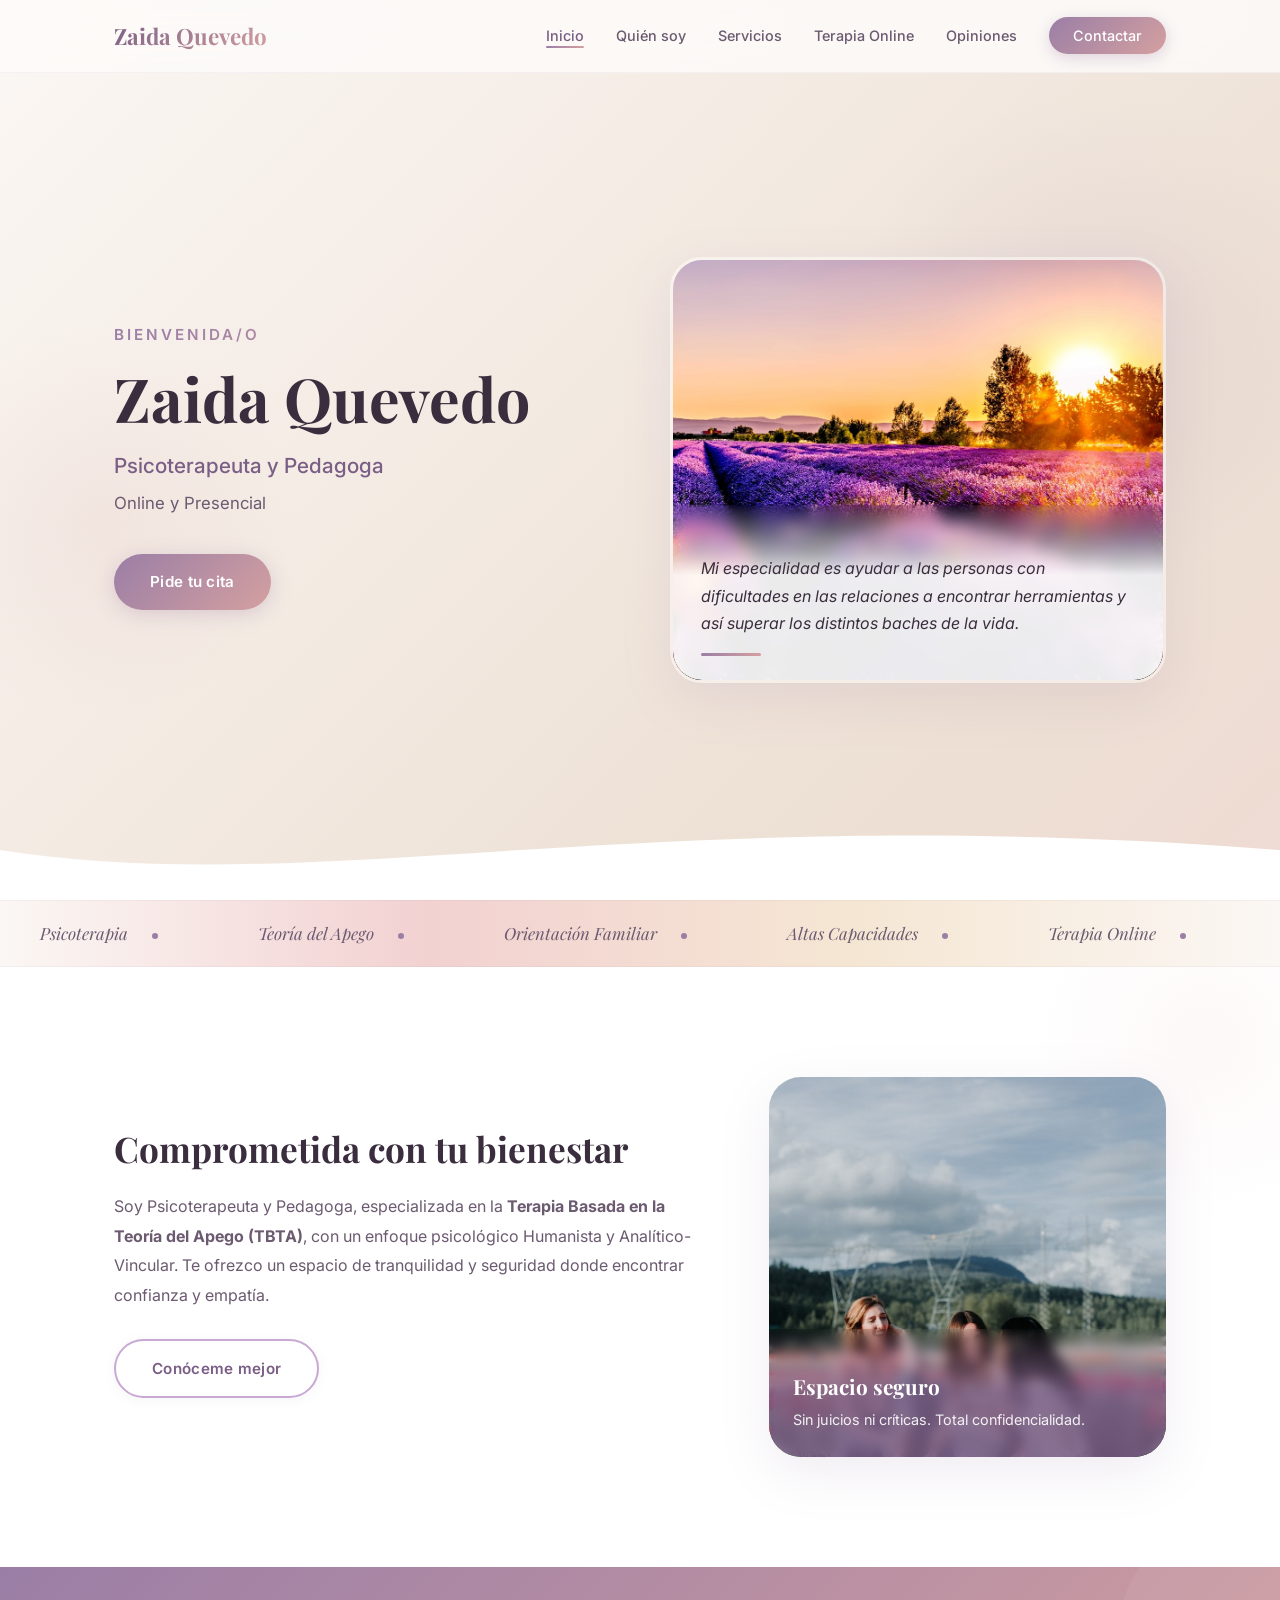
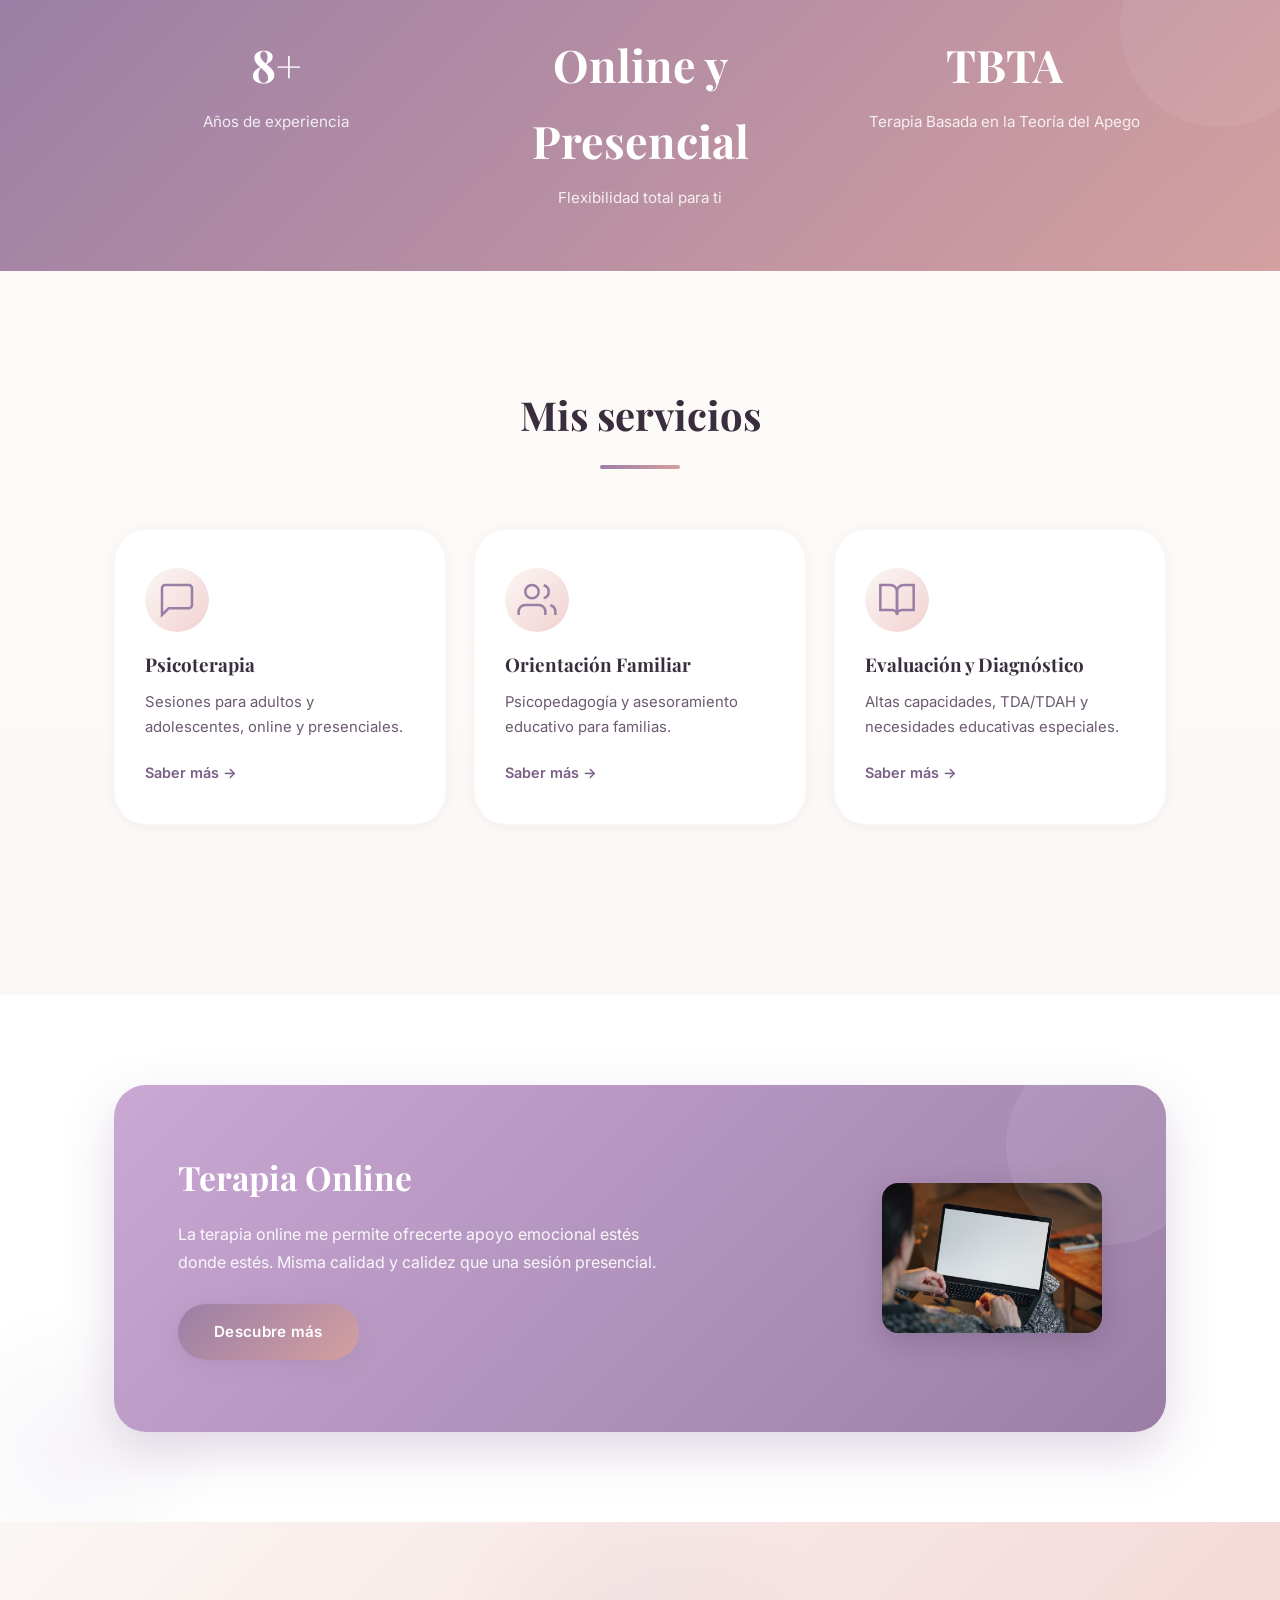
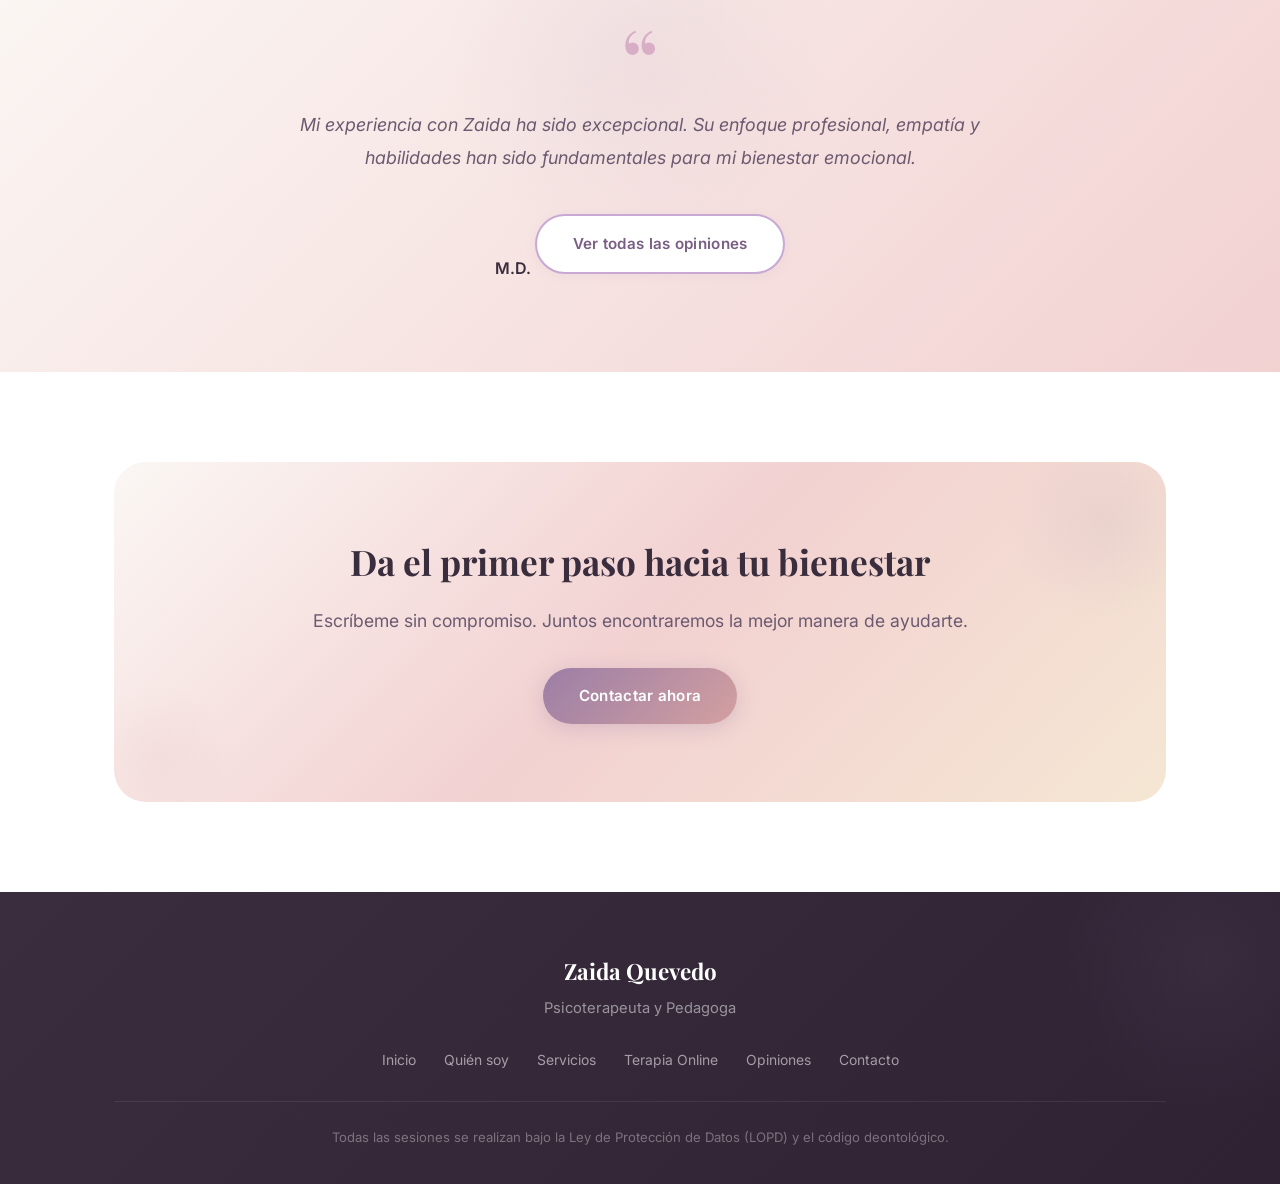
==== commit b001c546: "Add stock images matching malva/pink/beige design aesthetic - Download 9 Unsplash stock images (lave" ====
--- a/psicoterapia/index.html
+++ b/psicoterapia/index.html
@@ -40,12 +40,15 @@
                 <a href="contacto.html" class="btn btn-primary">Pide tu cita</a>
             </div>
             <div class="hero-right">
-                <div class="hero-card reveal-right">
-                    <p class="hero-description">
-                        Mi especialidad es ayudar a las personas con dificultades en las relaciones
-                        a encontrar herramientas y así superar los distintos baches de la vida.
-                    </p>
-                    <div class="hero-decoration"></div>
+                <div class="hero-image-wrapper reveal-right">
+                    <img src="img/hero-lavender.jpg" alt="Campo de lavanda al atardecer" loading="eager">
+                    <div class="hero-image-overlay">
+                        <p class="hero-description">
+                            Mi especialidad es ayudar a las personas con dificultades en las relaciones
+                            a encontrar herramientas y así superar los distintos baches de la vida.
+                        </p>
+                        <div class="hero-decoration"></div>
+                    </div>
                 </div>
             </div>
         </div>
@@ -93,12 +96,12 @@
                     <a href="quien-soy.html" class="btn btn-secondary">Conóceme mejor</a>
                 </div>
                 <div class="preview-visual reveal-right">
-                    <div class="preview-card-accent">
-                        <svg width="48" height="48" viewBox="0 0 24 24" fill="none" stroke="currentColor" stroke-width="1.5">
-                            <path d="M12 22s8-4 8-10V5l-8-3-8 3v7c0 6 8 10 8 10z"/>
-                        </svg>
-                        <h3>Espacio seguro</h3>
-                        <p>Sin juicios ni críticas. Total confidencialidad.</p>
+                    <div class="preview-image-wrapper">
+                        <img src="img/hands-comfort.jpg" alt="Manos de confort y apoyo" loading="lazy">
+                        <div class="preview-image-label">
+                            <h3>Espacio seguro</h3>
+                            <p>Sin juicios ni críticas. Total confidencialidad.</p>
+                        </div>
                     </div>
                 </div>
             </div>
@@ -176,10 +179,8 @@
                     <p>La terapia online me permite ofrecerte apoyo emocional estés donde estés. Misma calidad y calidez que una sesión presencial.</p>
                     <a href="terapia-online.html" class="btn btn-primary">Descubre más</a>
                 </div>
-                <div class="online-banner-icon">
-                    <svg width="100" height="100" viewBox="0 0 24 24" fill="none" stroke="currentColor" stroke-width="0.8">
-                        <rect x="2" y="3" width="20" height="14" rx="2" ry="2"/><line x1="2" y1="20" x2="22" y2="20"/>
-                    </svg>
+                <div class="online-banner-icon" style="opacity: 1; border-radius: 16px; overflow: hidden; box-shadow: 0 8px 30px rgba(0,0,0,0.15);">
+                    <img src="img/woman-laptop.jpg" alt="Terapia online desde casa" style="width: 220px; height: 150px; object-fit: cover; display: block;" loading="lazy">
                 </div>
             </div>
         </div>
--- a/psicoterapia/styles.css
+++ b/psicoterapia/styles.css
@@ -149,10 +149,30 @@
     background: linear-gradient(135deg, var(--color-primary-dark), var(--color-accent-dark));
 }
 .nav-toggle {
-    display: none; flex-direction: column; gap: 5px;
+    display: none; flex-direction: column; justify-content: center;
+    gap: 6px; width: 32px; height: 32px;
     background: none; border: none; cursor: pointer; padding: 4px;
-}
-.nav-toggle span { width: 24px; height: 2px; background: var(--color-text); transition: var(--transition); border-radius: 2px; }
+    position: relative; z-index: 1001;
+}
+.nav-toggle span {
+    display: block; width: 22px; height: 2px;
+    background: var(--color-text); transition: var(--transition);
+    border-radius: 2px; transform-origin: center;
+}
+.nav-toggle.active span:nth-child(1) {
+    transform: translateY(8px) rotate(45deg);
+}
+.nav-toggle.active span:nth-child(2) {
+    opacity: 0; transform: scaleX(0);
+}
+.nav-toggle.active span:nth-child(3) {
+    transform: translateY(-8px) rotate(-45deg);
+}
+
+/* Body scroll lock cuando menú está abierto */
+body.menu-open {
+    overflow: hidden;
+}
 
 /* ===========================
    BOTONES
@@ -1032,6 +1052,172 @@
 @keyframes ticker {
     0% { transform: translateX(0); }
     100% { transform: translateX(-50%); }
+}
+
+/* ===========================
+   SECTION IMAGES
+   =========================== */
+.hero-image-wrapper {
+    position: relative;
+    border-radius: var(--radius-xl);
+    overflow: hidden;
+    box-shadow: var(--shadow-lg);
+    border: 3px solid rgba(255,255,255,0.4);
+}
+.hero-image-wrapper img {
+    width: 100%;
+    height: 420px;
+    object-fit: cover;
+    display: block;
+}
+.hero-image-overlay {
+    position: absolute;
+    bottom: 0; left: 0; right: 0;
+    background: linear-gradient(transparent, rgba(255,255,255,0.92) 40%);
+    backdrop-filter: blur(8px);
+    -webkit-backdrop-filter: blur(8px);
+    padding: 50px 28px 24px;
+}
+.hero-image-overlay .hero-description {
+    font-style: italic;
+    font-size: 1rem;
+    line-height: 1.7;
+    color: var(--color-text);
+}
+.hero-image-overlay .hero-decoration {
+    width: 60px; height: 3px;
+    background: linear-gradient(90deg, var(--color-primary), var(--color-accent));
+    border-radius: 2px; margin-top: 16px;
+}
+
+.preview-image-wrapper {
+    border-radius: var(--radius-xl);
+    overflow: hidden;
+    box-shadow: var(--shadow-lg);
+    position: relative;
+}
+.preview-image-wrapper img {
+    width: 100%;
+    height: 380px;
+    object-fit: cover;
+    display: block;
+    transition: transform 0.6s ease;
+}
+.preview-image-wrapper:hover img {
+    transform: scale(1.03);
+}
+.preview-image-label {
+    position: absolute;
+    bottom: 0; left: 0; right: 0;
+    background: linear-gradient(transparent, rgba(122,94,133,0.85) 50%);
+    backdrop-filter: blur(6px);
+    -webkit-backdrop-filter: blur(6px);
+    padding: 40px 24px 24px;
+    color: var(--color-white);
+}
+.preview-image-label h3 {
+    font-family: var(--font-heading);
+    font-size: 1.3rem;
+    margin-bottom: 4px;
+}
+.preview-image-label p {
+    font-size: 0.9rem;
+    opacity: 0.9;
+}
+
+.about-image-wrapper {
+    border-radius: var(--radius-xl);
+    overflow: hidden;
+    box-shadow: var(--shadow-md);
+    margin-bottom: 50px;
+    position: relative;
+}
+.about-image-wrapper img {
+    width: 100%;
+    height: 340px;
+    object-fit: cover;
+    display: block;
+}
+.about-image-wrapper::after {
+    content: '';
+    position: absolute;
+    bottom: 0; left: 0; right: 0;
+    height: 40%;
+    background: linear-gradient(transparent, rgba(253,251,249,0.3));
+    pointer-events: none;
+}
+
+.online-intro-image {
+    border-radius: var(--radius-xl);
+    overflow: hidden;
+    box-shadow: var(--shadow-lg);
+    border: 3px solid rgba(255,255,255,0.3);
+}
+.online-intro-image img {
+    width: 100%;
+    height: 360px;
+    object-fit: cover;
+    display: block;
+    transition: transform 0.6s ease;
+}
+.online-intro-image:hover img {
+    transform: scale(1.03);
+}
+
+.section-decorative-image {
+    border-radius: var(--radius-xl);
+    overflow: hidden;
+    box-shadow: var(--shadow-md);
+    margin: 40px 0;
+    position: relative;
+}
+.section-decorative-image img {
+    width: 100%;
+    height: 260px;
+    object-fit: cover;
+    display: block;
+}
+.section-decorative-image::after {
+    content: '';
+    position: absolute;
+    top: 0; left: 0; right: 0; bottom: 0;
+    background: linear-gradient(135deg, rgba(155,126,166,0.08), rgba(212,160,160,0.08));
+    pointer-events: none;
+}
+
+.testimonial-image-banner {
+    border-radius: var(--radius-xl);
+    overflow: hidden;
+    margin-bottom: 48px;
+    position: relative;
+    box-shadow: var(--shadow-md);
+}
+.testimonial-image-banner img {
+    width: 100%;
+    height: 220px;
+    object-fit: cover;
+    display: block;
+    filter: brightness(0.95);
+}
+.testimonial-image-banner::after {
+    content: '';
+    position: absolute;
+    top: 0; left: 0; right: 0; bottom: 0;
+    background: linear-gradient(135deg, rgba(155,126,166,0.15), rgba(242,209,209,0.15));
+    pointer-events: none;
+}
+
+.contact-image-wrapper {
+    border-radius: var(--radius-xl);
+    overflow: hidden;
+    box-shadow: var(--shadow-md);
+    margin-bottom: 48px;
+}
+.contact-image-wrapper img {
+    width: 100%;
+    height: 280px;
+    object-fit: cover;
+    display: block;
 }
 
 /* ===========================
@@ -1097,37 +1283,84 @@
     .home-cta { padding: 60px 0; }
     .testimonial-full { padding: 36px; }
     .pricing-card { padding: 36px 28px; }
+    .hero-image-wrapper img { height: 340px; }
+    .preview-image-wrapper img { height: 300px; }
+    .about-image-wrapper img { height: 280px; }
+    .online-intro-image img { height: 300px; }
 }
 
 @media (max-width: 768px) {
+    /* --- NAVBAR MÓVIL --- */
+    .navbar {
+        background: rgba(253, 251, 249, 0.95);
+    }
+    .nav-container {
+        height: 62px;
+        padding: 0 16px;
+    }
+    .nav-logo { font-size: 1.2rem; }
+    .nav-toggle { display: flex; }
     .nav-menu {
-        position: fixed; top: 72px; left: 0; right: 0;
+        position: fixed; top: 62px; left: 0; right: 0; bottom: 0;
         background: rgba(253,251,249,0.98);
-        backdrop-filter: blur(20px);
-        -webkit-backdrop-filter: blur(20px);
+        backdrop-filter: blur(24px);
+        -webkit-backdrop-filter: blur(24px);
         flex-direction: column;
-        padding: 24px; gap: 12px;
-        box-shadow: var(--shadow-lg);
-        transform: translateY(-120%); transition: transform var(--transition);
-        max-height: calc(100vh - 72px);
+        padding: 32px 24px 40px;
+        gap: 4px;
+        box-shadow: 0 20px 60px rgba(155, 126, 166, 0.15);
+        opacity: 0;
+        visibility: hidden;
+        transform: translateY(-20px);
+        transition: opacity 0.35s ease, transform 0.35s ease, visibility 0.35s;
         overflow-y: auto;
+        -webkit-overflow-scrolling: touch;
     }
-    .nav-menu.active { transform: translateY(0); }
-    .nav-toggle { display: flex; }
-    .nav-link { padding: 8px 0; font-size: 1rem; }
-    .nav-cta { text-align: center; margin-top: 8px; }
+    .nav-menu.active {
+        opacity: 1;
+        visibility: visible;
+        transform: translateY(0);
+    }
+    .nav-link {
+        padding: 14px 0;
+        font-size: 1.1rem;
+        font-weight: 500;
+        border-bottom: 1px solid rgba(155, 126, 166, 0.08);
+        display: block;
+    }
+    .nav-link::after { display: none; }
+    .nav-link.active {
+        color: var(--color-primary-dark);
+        font-weight: 600;
+    }
+    .nav-cta {
+        text-align: center;
+        margin-top: 16px;
+        padding: 14px 24px;
+        display: block;
+        border-bottom: none;
+    }
+    .nav-cta.active {
+        background: linear-gradient(135deg, var(--color-primary-dark), var(--color-accent-dark));
+    }
+
+    /* --- HERO MÓVIL --- */
     .hero { min-height: auto; padding-bottom: 0; }
-    .hero-container { padding: 100px 20px 60px; }
+    .hero-container { padding: 90px 20px 50px; }
     .hero-name { font-size: 2.4rem; }
     .hero-title { font-size: 1.1rem; }
     .hero-card { padding: 28px; }
     .hero-description { font-size: 1.05rem; }
     .hero-wave svg { height: 60px; }
+
+    /* --- PAGE HEADERS MÓVIL --- */
+    .page-header { padding: 110px 0 44px; }
+    .page-header h1 { font-size: 2.2rem; }
+    .page-header p { font-size: 1.05rem; }
+
+    /* --- SECCIONES --- */
     .section-title { font-size: 1.8rem; }
     .section-header { margin-bottom: 40px; }
-    .page-header { padding: 120px 0 50px; }
-    .page-header h1 { font-size: 2.2rem; }
-    .page-header p { font-size: 1.05rem; }
     .when-grid { grid-template-columns: 1fr; }
     .when-card { padding: 24px 18px; }
     .online-benefits-grid { grid-template-columns: 1fr; }
@@ -1138,8 +1371,9 @@
     .ticker-item .dot { margin: 0 12px; }
     .ticker { padding: 14px 0; }
     .stats-section { padding: 44px 0; }
-    .stat-item h3 { font-size: 1.8rem; }
-    .stat-item p { font-size: 0.88rem; }
+    .stats-grid { grid-template-columns: repeat(3, 1fr); gap: 16px; }
+    .stat-item h3 { font-size: 1.6rem; }
+    .stat-item p { font-size: 0.82rem; }
     .preview-text h2 { font-size: 1.8rem; }
     .preview-card-accent { padding: 32px; }
     .online-intro-text h2 { font-size: 1.7rem; }
@@ -1160,22 +1394,39 @@
     .footer-links a { font-size: 0.84rem; }
     .page-cta { padding: 40px 0 60px; gap: 12px; }
     .btn { padding: 13px 28px; font-size: 0.9rem; }
+    .hero-image-wrapper img { height: 280px; }
+    .hero-image-overlay { padding: 36px 20px 20px; }
+    .hero-image-overlay .hero-description { font-size: 0.92rem; }
+    .preview-image-wrapper img { height: 260px; }
+    .about-image-wrapper img { height: 240px; }
+    .online-intro-image img { height: 260px; }
+    .section-decorative-image img { height: 200px; }
+    .testimonial-image-banner img { height: 180px; }
+    .contact-image-wrapper img { height: 220px; }
 }
 
 @media (max-width: 480px) {
-    .hero-container { padding: 90px 16px 50px; gap: 24px; }
+    .nav-container { height: 56px; padding: 0 14px; }
+    .nav-logo { font-size: 1.1rem; }
+    .nav-menu { top: 56px; padding: 24px 20px 32px; }
+    .nav-link { padding: 12px 0; font-size: 1rem; }
+    .nav-cta { padding: 12px 20px; margin-top: 12px; }
+    .hero-container { padding: 80px 16px 44px; gap: 20px; }
     .hero-name { font-size: 2rem; }
-    .hero-greeting { font-size: 0.85rem; letter-spacing: 2px; }
+    .hero-greeting { font-size: 0.82rem; letter-spacing: 2px; margin-bottom: 10px; }
     .hero-title { font-size: 1rem; }
-    .hero-subtitle { font-size: 0.92rem; margin-bottom: 28px; }
-    .hero-card { padding: 24px; border-radius: var(--radius-lg); }
-    .hero-description { font-size: 0.98rem; line-height: 1.75; }
-    .hero-wave svg { height: 40px; }
-    .page-header { padding: 110px 0 36px; }
-    .page-header h1 { font-size: 1.8rem; }
-    .page-header p { font-size: 0.95rem; }
-    .section-title { font-size: 1.6rem; }
+    .hero-subtitle { font-size: 0.9rem; margin-bottom: 24px; }
+    .hero-card { padding: 22px; border-radius: var(--radius-lg); }
+    .hero-description { font-size: 0.95rem; line-height: 1.7; }
+    .hero-decoration { width: 50px; height: 3px; margin-top: 18px; }
+    .hero-wave svg { height: 36px; }
+    .page-header { padding: 96px 0 32px; }
+    .page-header h1 { font-size: 1.7rem; }
+    .page-header p { font-size: 0.92rem; }
+    .section-title { font-size: 1.5rem; }
     .container { padding: 0 16px; }
+    .stats-grid { grid-template-columns: 1fr; gap: 16px; }
+    .stat-item h3 { font-size: 1.4rem; }
     .footer-links { flex-wrap: wrap; gap: 12px; }
     .footer-brand h3 { font-size: 1.2rem; }
     .service-detail { padding: 24px 20px; border-radius: var(--radius-lg); }
@@ -1225,4 +1476,13 @@
     .online-intro-text h2 { font-size: 1.4rem; }
     .online-card-visual { padding: 36px 20px; }
     .how-it-works h2 { font-size: 1.4rem; margin-bottom: 28px; }
-}
+    .hero-image-wrapper img { height: 240px; }
+    .hero-image-overlay { padding: 30px 16px 16px; }
+    .hero-image-overlay .hero-description { font-size: 0.88rem; line-height: 1.6; }
+    .preview-image-wrapper img { height: 220px; }
+    .about-image-wrapper img { height: 200px; }
+    .online-intro-image img { height: 220px; }
+    .section-decorative-image img { height: 160px; }
+    .testimonial-image-banner img { height: 150px; }
+    .contact-image-wrapper img { height: 180px; }
+}
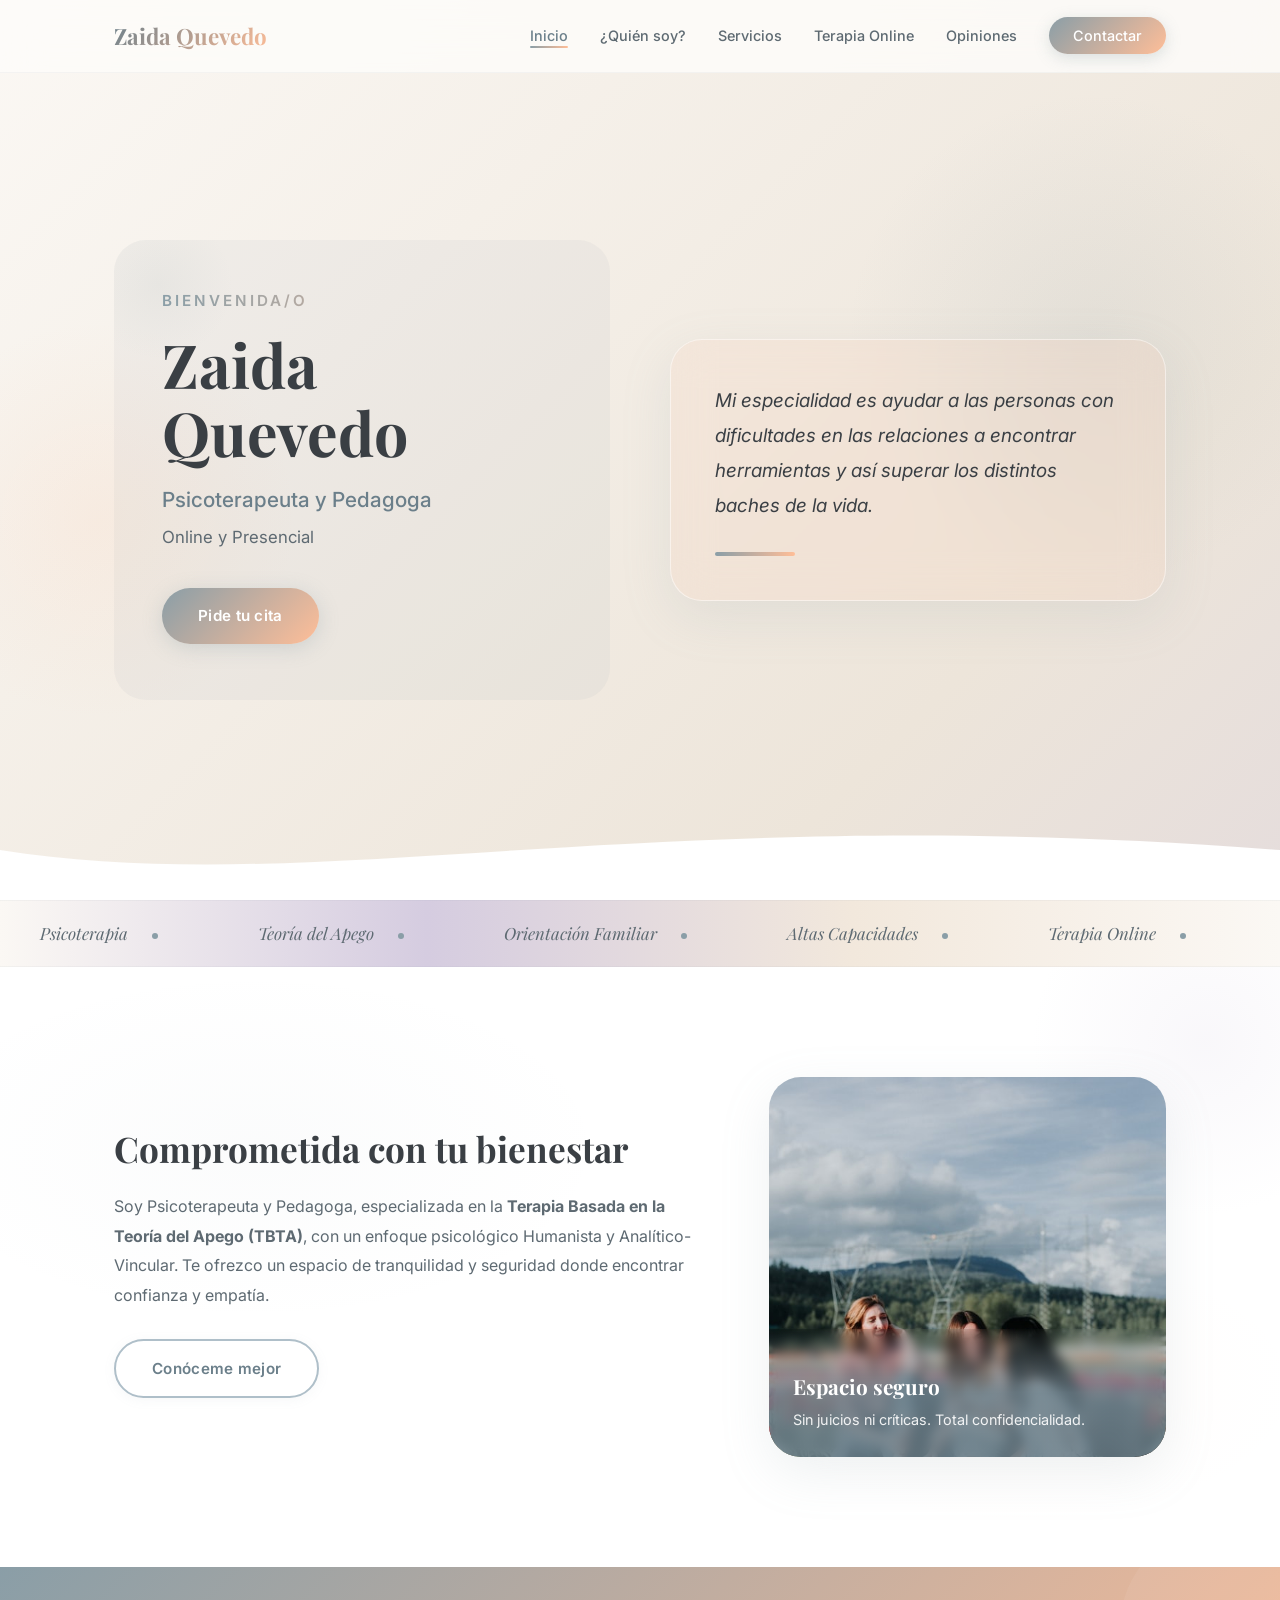
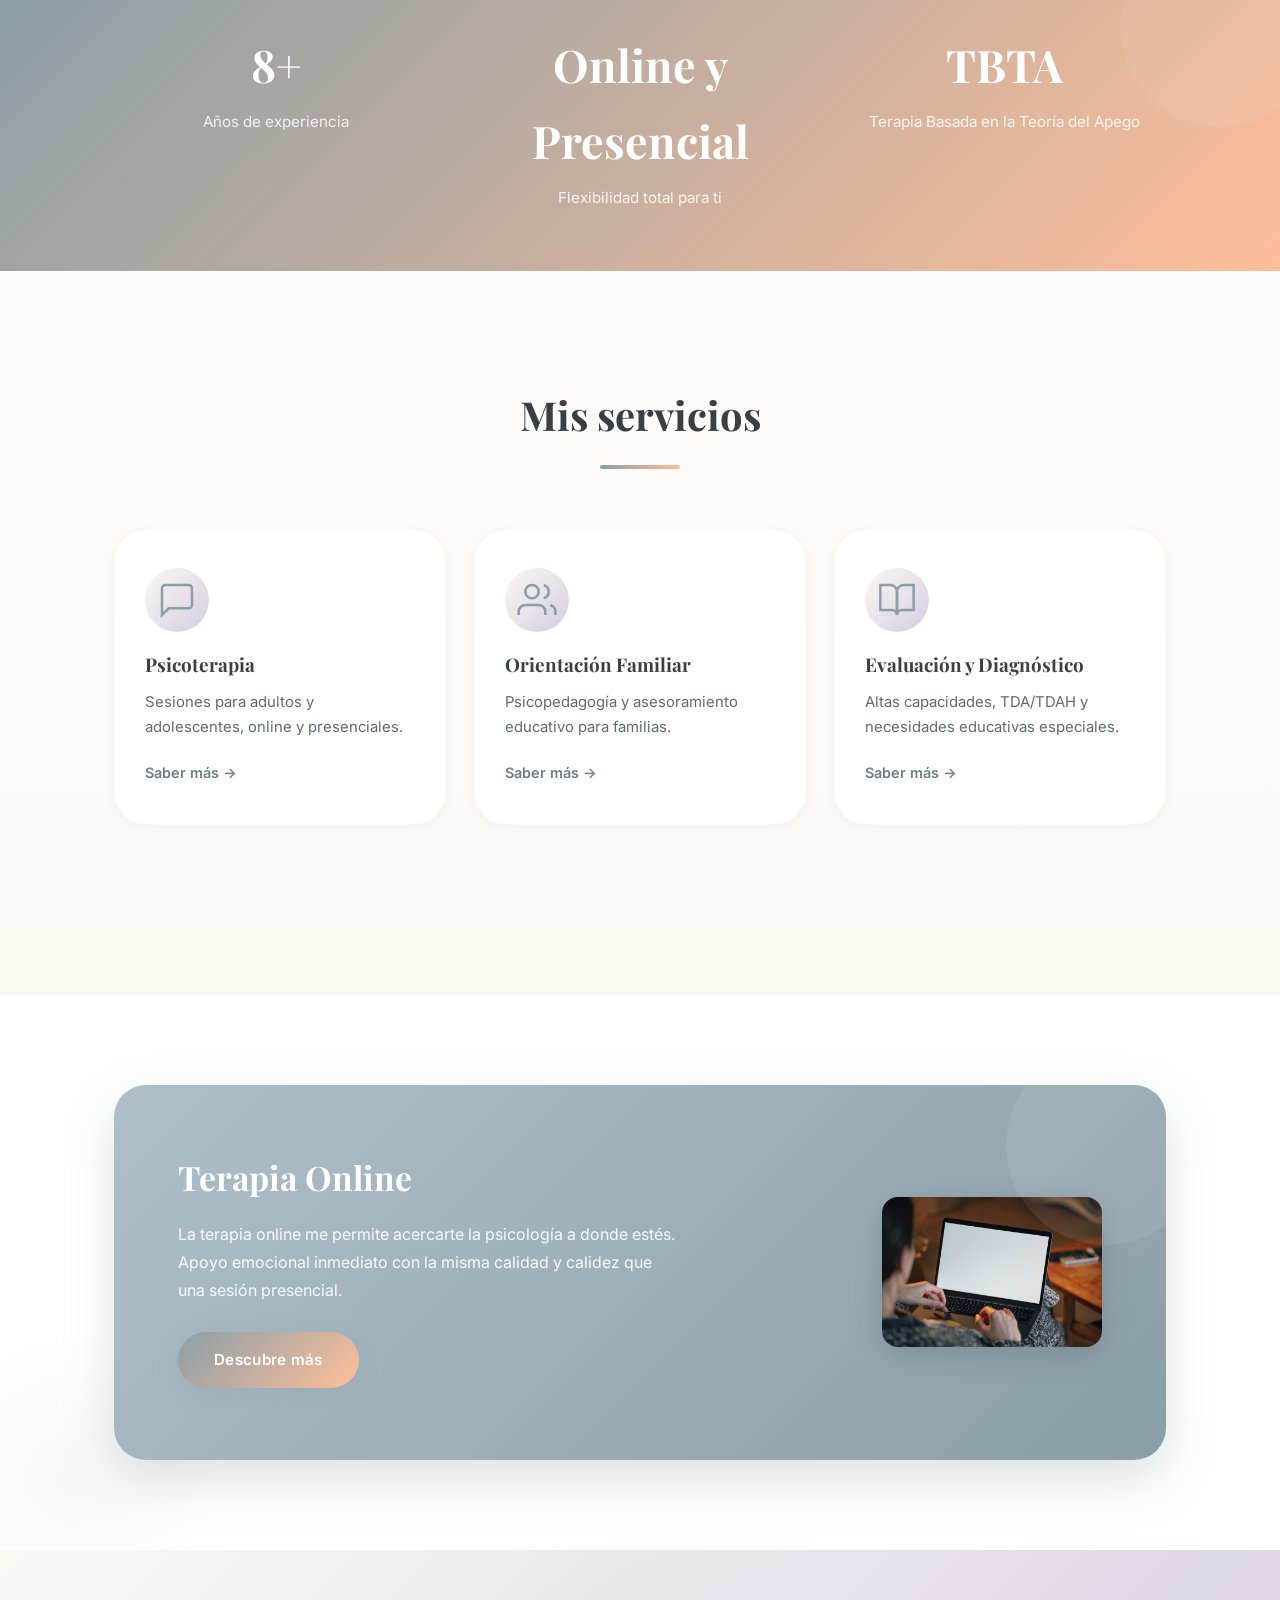
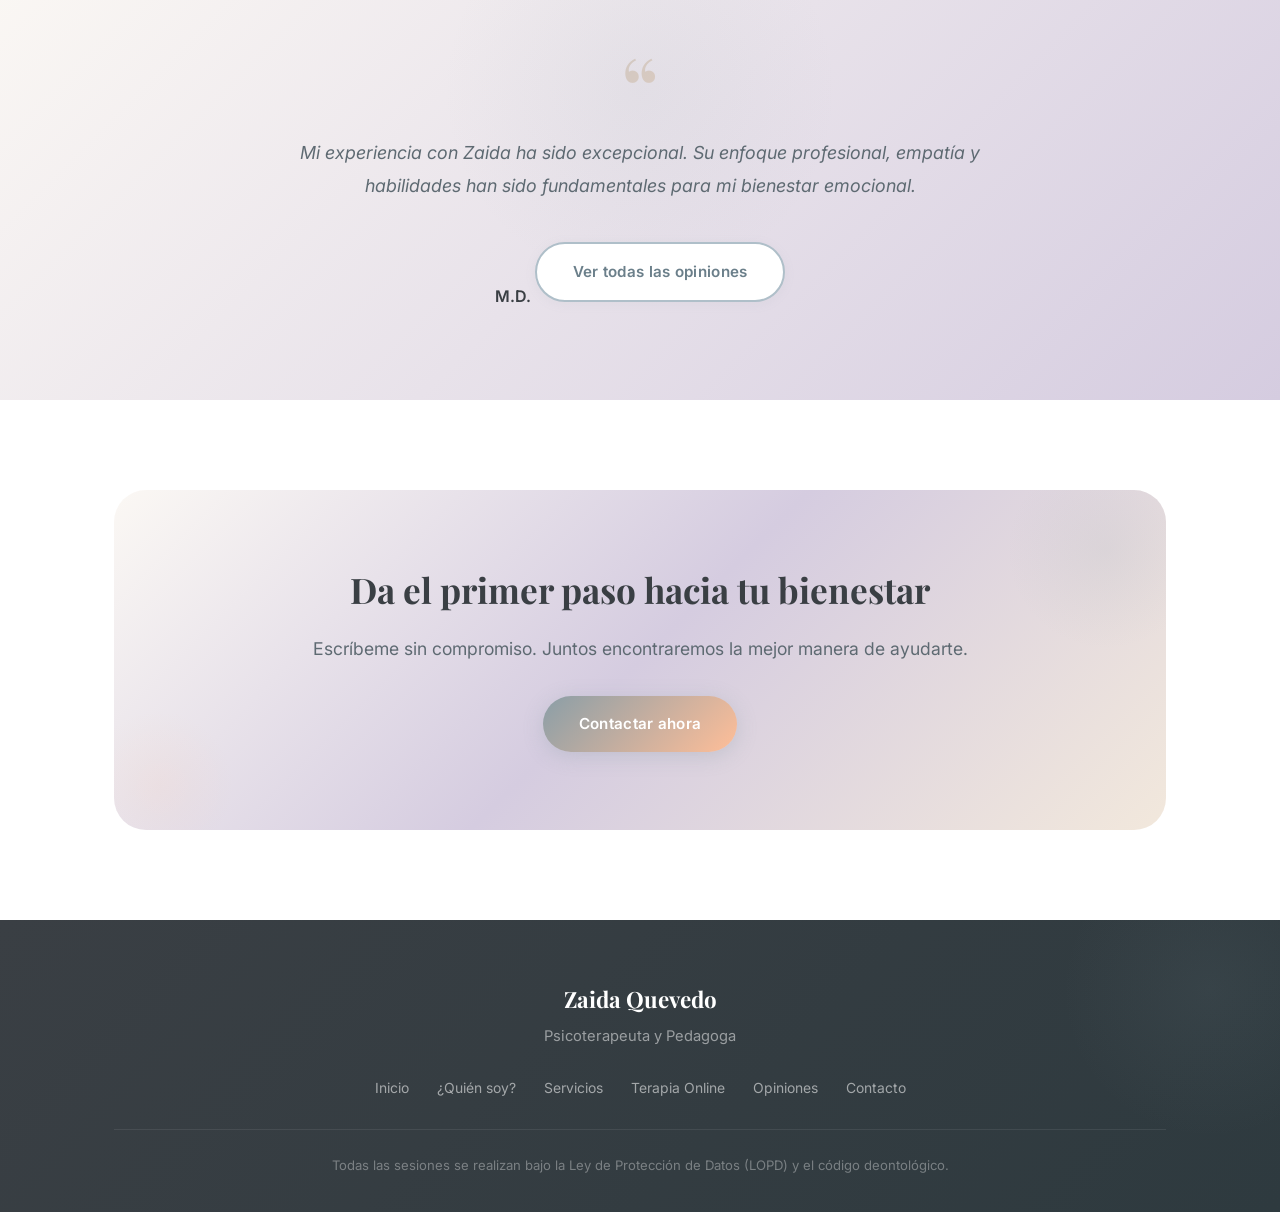
==== commit 6dc0f605: "Rediseño paleta Pantone (Tradewinds/PeachFuzz/MistyLilac), patrones sutiles y hero split - Nueva pal" ====
--- a/psicoterapia/index.html
+++ b/psicoterapia/index.html
@@ -19,7 +19,7 @@
             </button>
             <ul class="nav-menu" id="navMenu">
                 <li><a href="index.html" class="nav-link active">Inicio</a></li>
-                <li><a href="quien-soy.html" class="nav-link">Quién soy</a></li>
+                <li><a href="quien-soy.html" class="nav-link">¿Quién soy?</a></li>
                 <li><a href="servicios.html" class="nav-link">Servicios</a></li>
                 <li><a href="terapia-online.html" class="nav-link">Terapia Online</a></li>
                 <li><a href="opiniones.html" class="nav-link">Opiniones</a></li>
@@ -40,15 +40,12 @@
                 <a href="contacto.html" class="btn btn-primary">Pide tu cita</a>
             </div>
             <div class="hero-right">
-                <div class="hero-image-wrapper reveal-right">
-                    <img src="img/hero-lavender.jpg" alt="Campo de lavanda al atardecer" loading="eager">
-                    <div class="hero-image-overlay">
-                        <p class="hero-description">
-                            Mi especialidad es ayudar a las personas con dificultades en las relaciones
-                            a encontrar herramientas y así superar los distintos baches de la vida.
-                        </p>
-                        <div class="hero-decoration"></div>
-                    </div>
+                <div class="hero-card reveal-right">
+                    <p class="hero-description">
+                        Mi especialidad es ayudar a las personas con dificultades en las relaciones
+                        a encontrar herramientas y así superar los distintos baches de la vida.
+                    </p>
+                    <div class="hero-decoration"></div>
                 </div>
             </div>
         </div>
@@ -82,7 +79,7 @@
         </div>
     </div>
 
-    <!-- PREVIEW: Quién soy -->
+    <!-- PREVIEW: ¿Quién soy? -->
     <section class="home-preview">
         <div class="container">
             <div class="preview-grid">
@@ -176,7 +173,7 @@
             <div class="online-banner reveal-scale">
                 <div class="online-banner-text">
                     <h2>Terapia Online</h2>
-                    <p>La terapia online me permite ofrecerte apoyo emocional estés donde estés. Misma calidad y calidez que una sesión presencial.</p>
+                    <p>La terapia online me permite acercarte la psicología a donde estés. Apoyo emocional inmediato con la misma calidad y calidez que una sesión presencial.</p>
                     <a href="terapia-online.html" class="btn btn-primary">Descubre más</a>
                 </div>
                 <div class="online-banner-icon" style="opacity: 1; border-radius: 16px; overflow: hidden; box-shadow: 0 8px 30px rgba(0,0,0,0.15);">
@@ -222,7 +219,7 @@
                 </div>
                 <div class="footer-links">
                     <a href="index.html">Inicio</a>
-                    <a href="quien-soy.html">Quién soy</a>
+                    <a href="quien-soy.html">¿Quién soy?</a>
                     <a href="servicios.html">Servicios</a>
                     <a href="terapia-online.html">Terapia Online</a>
                     <a href="opiniones.html">Opiniones</a>
--- a/psicoterapia/styles.css
+++ b/psicoterapia/styles.css
@@ -2,30 +2,31 @@
    VARIABLES Y RESET
    =========================== */
 :root {
-    --color-primary: #9B7EA6;
-    --color-primary-light: #C9A8D4;
-    --color-primary-dark: #7A5E85;
-    --color-accent: #D4A0A0;
-    --color-accent-light: #E8B4B8;
-    --color-accent-dark: #B07878;
-    --color-warm: #EDE0D4;
-    --color-warm-light: #F5EDE6;
-    --color-warm-lighter: #FBF7F4;
-    --color-rose: #F2D1D1;
-    --color-rose-dark: #D4A0A0;
-    --color-beige: #F5E6D3;
-    --color-beige-dark: #E0C9B0;
-    --color-bg: #FDFBF9;
+    /* Paleta Pantone: Tradewinds, Misty Lilac, Peach Fuzz, Ether */
+    --color-primary: #8A9EA7;
+    --color-primary-light: #AFBFC9;
+    --color-primary-dark: #6B7F8A;
+    --color-accent: #FFBE98;
+    --color-accent-light: #FFD4B8;
+    --color-accent-dark: #E09A6C;
+    --color-warm: #EDE5DA;
+    --color-warm-light: #F5EFE8;
+    --color-warm-lighter: #FBF8F4;
+    --color-rose: #D5CCE0;
+    --color-rose-dark: #BCB1C5;
+    --color-beige: #F2E8DC;
+    --color-beige-dark: #DDD0C0;
+    --color-bg: #FDFCFA;
     --color-white: #FFFFFF;
-    --color-text: #3A2E3E;
-    --color-text-light: #6B5A70;
-    --color-text-muted: #9A8A9E;
+    --color-text: #3A3F44;
+    --color-text-light: #5E6A72;
+    --color-text-muted: #8A9199;
     --font-heading: 'Playfair Display', Georgia, serif;
     --font-body: 'Inter', -apple-system, BlinkMacSystemFont, sans-serif;
-    --shadow-sm: 0 2px 12px rgba(155, 126, 166, 0.08);
-    --shadow-md: 0 8px 30px rgba(155, 126, 166, 0.12);
-    --shadow-lg: 0 16px 50px rgba(155, 126, 166, 0.15);
-    --shadow-glow: 0 0 40px rgba(155, 126, 166, 0.2);
+    --shadow-sm: 0 2px 12px rgba(138, 158, 167, 0.08);
+    --shadow-md: 0 8px 30px rgba(138, 158, 167, 0.12);
+    --shadow-lg: 0 16px 50px rgba(138, 158, 167, 0.15);
+    --shadow-glow: 0 0 40px rgba(138, 158, 167, 0.2);
     --radius: 16px;
     --radius-lg: 24px;
     --radius-xl: 32px;
@@ -49,6 +50,50 @@
 .container { max-width: 1100px; margin: 0 auto; padding: 0 24px; }
 
 /* ===========================
+   SUBTLE BACKGROUND PATTERNS
+   =========================== */
+/* Nubes / formas orgánicas muy sutiles */
+.subtle-clouds {
+    position: relative;
+}
+.subtle-clouds::after {
+    content: '';
+    position: absolute;
+    top: 0; left: 0; right: 0; bottom: 0;
+    pointer-events: none;
+    z-index: 0;
+    background-image:
+        radial-gradient(ellipse 600px 300px at 15% 20%, rgba(138,158,167,0.04) 0%, transparent 70%),
+        radial-gradient(ellipse 500px 250px at 85% 60%, rgba(255,190,152,0.04) 0%, transparent 70%),
+        radial-gradient(ellipse 400px 200px at 50% 80%, rgba(213,204,224,0.03) 0%, transparent 60%);
+}
+
+/* Olas / ondas sutiles */
+.subtle-waves {
+    position: relative;
+}
+.subtle-waves::after {
+    content: '';
+    position: absolute;
+    bottom: 0; left: 0; right: 0;
+    height: 120px;
+    pointer-events: none;
+    z-index: 0;
+    background: url("data:image/svg+xml,%3Csvg xmlns='http://www.w3.org/2000/svg' viewBox='0 0 1440 120'%3E%3Cpath d='M0,80 C240,120 480,40 720,80 C960,120 1200,40 1440,80' fill='none' stroke='rgba(138,158,167,0.06)' stroke-width='2'/%3E%3Cpath d='M0,60 C240,100 480,20 720,60 C960,100 1200,20 1440,60' fill='none' stroke='rgba(255,190,152,0.05)' stroke-width='1.5'/%3E%3C/svg%3E") no-repeat center bottom;
+    background-size: 100% 120px;
+}
+
+/* Trama orgánica sutil global */
+body {
+    background-image:
+        radial-gradient(ellipse 800px 400px at 10% 10%, rgba(138,158,167,0.025) 0%, transparent 70%),
+        radial-gradient(ellipse 600px 350px at 90% 30%, rgba(255,190,152,0.02) 0%, transparent 70%),
+        radial-gradient(ellipse 700px 300px at 40% 70%, rgba(213,204,224,0.02) 0%, transparent 60%),
+        radial-gradient(ellipse 500px 250px at 70% 90%, rgba(138,158,167,0.015) 0%, transparent 60%);
+    background-attachment: fixed;
+}
+
+/* ===========================
    DECORATIVE FLOATING SHAPES
    =========================== */
 .floating-shape {
@@ -98,15 +143,15 @@
    =========================== */
 .navbar {
     position: fixed; top: 0; left: 0; right: 0; z-index: 1000;
-    background: rgba(253, 251, 249, 0.85);
+    background: rgba(253, 252, 250, 0.85);
     backdrop-filter: blur(20px);
     -webkit-backdrop-filter: blur(20px);
-    border-bottom: 1px solid rgba(155, 126, 166, 0.08);
+    border-bottom: 1px solid rgba(138, 158, 167, 0.08);
     transition: var(--transition);
 }
 .navbar.scrolled {
-    background: rgba(253, 251, 249, 0.95);
-    box-shadow: 0 4px 30px rgba(155, 126, 166, 0.1);
+    background: rgba(253, 252, 250, 0.95);
+    box-shadow: 0 4px 30px rgba(138, 158, 167, 0.1);
 }
 .nav-container {
     max-width: 1100px; margin: 0 auto; padding: 0 24px;
@@ -137,13 +182,13 @@
     background: linear-gradient(135deg, var(--color-primary), var(--color-accent));
     color: var(--color-white) !important;
     padding: 10px 24px; border-radius: 50px; font-weight: 500;
-    box-shadow: 0 4px 15px rgba(155, 126, 166, 0.3);
+    box-shadow: 0 4px 15px rgba(138, 158, 167, 0.3);
     transition: all var(--transition);
 }
 .nav-cta::after { display: none; }
 .nav-cta:hover {
     transform: translateY(-2px);
-    box-shadow: 0 6px 25px rgba(155, 126, 166, 0.4);
+    box-shadow: 0 6px 25px rgba(138, 158, 167, 0.4);
 }
 .nav-cta.active {
     background: linear-gradient(135deg, var(--color-primary-dark), var(--color-accent-dark));
@@ -193,11 +238,11 @@
 .btn-primary {
     background: linear-gradient(135deg, var(--color-primary), var(--color-accent));
     color: var(--color-white);
-    box-shadow: 0 4px 20px rgba(155, 126, 166, 0.3);
+    box-shadow: 0 4px 20px rgba(138, 158, 167, 0.3);
 }
 .btn-primary:hover {
     transform: translateY(-3px);
-    box-shadow: 0 8px 30px rgba(155, 126, 166, 0.4);
+    box-shadow: 0 8px 30px rgba(138, 158, 167, 0.4);
 }
 .btn-secondary {
     background: var(--color-white); color: var(--color-primary-dark);
@@ -208,7 +253,7 @@
     background: linear-gradient(135deg, var(--color-primary), var(--color-accent));
     color: var(--color-white); border-color: transparent;
     transform: translateY(-3px);
-    box-shadow: 0 8px 30px rgba(155, 126, 166, 0.3);
+    box-shadow: 0 8px 30px rgba(138, 158, 167, 0.3);
 }
 .btn-full { width: 100%; text-align: center; }
 
@@ -243,7 +288,7 @@
     content: '';
     position: absolute; top: -50%; right: -20%;
     width: 500px; height: 500px;
-    background: radial-gradient(circle, rgba(155,126,166,0.1) 0%, transparent 70%);
+    background: radial-gradient(circle, rgba(138,158,167,0.1) 0%, transparent 70%);
     border-radius: 50%;
     animation: floatShape 10s ease-in-out infinite;
 }
@@ -251,7 +296,7 @@
     content: '';
     position: absolute; bottom: -30%; left: -10%;
     width: 400px; height: 400px;
-    background: radial-gradient(circle, rgba(212,160,160,0.1) 0%, transparent 70%);
+    background: radial-gradient(circle, rgba(255,190,152,0.1) 0%, transparent 70%);
     border-radius: 50%;
     animation: floatShape 12s ease-in-out infinite reverse;
 }
@@ -260,7 +305,7 @@
     font-weight: 700; color: var(--color-text); margin-bottom: 12px;
     position: relative; z-index: 1;
 }
-.page-header p { font-size: 1.2rem; color: var(--color-text-light); position: relative; z-index: 1; }
+.page-header p { font-size: 1.2rem; color: var(--color-text-light); position: relative; z-index: 1; max-width: 600px; margin: 0 auto; }
 
 .page-header--green {
     background: linear-gradient(135deg, var(--color-primary-light) 0%, var(--color-primary) 40%, var(--color-accent) 100%);
@@ -288,14 +333,14 @@
 .hero::before {
     content: ''; position: absolute; top: 10%; right: -5%;
     width: 500px; height: 500px;
-    background: radial-gradient(circle, rgba(155,126,166,0.12) 0%, transparent 70%);
+    background: radial-gradient(circle, rgba(138,158,167,0.12) 0%, transparent 70%);
     border-radius: 50%;
     animation: floatShape 10s ease-in-out infinite;
 }
 .hero::after {
     content: ''; position: absolute; bottom: 20%; left: -8%;
     width: 400px; height: 400px;
-    background: radial-gradient(circle, rgba(212,160,160,0.12) 0%, transparent 70%);
+    background: radial-gradient(circle, rgba(255,190,152,0.12) 0%, transparent 70%);
     border-radius: 50%;
     animation: floatShape 14s ease-in-out infinite reverse;
 }
@@ -319,9 +364,22 @@
     font-size: 1.3rem; font-weight: 500; color: var(--color-primary-dark); margin-bottom: 6px;
 }
 .hero-subtitle { font-size: 1.05rem; color: var(--color-text-light); margin-bottom: 36px; }
+.hero-left {
+    background: rgba(138,158,167,0.08);
+    border-radius: var(--radius-xl);
+    padding: 48px;
+    position: relative;
+    overflow: hidden;
+}
+.hero-left::before {
+    content: ''; position: absolute; top: -30px; left: -30px;
+    width: 150px; height: 150px;
+    background: radial-gradient(circle, rgba(138,158,167,0.08) 0%, transparent 70%);
+    border-radius: 50%;
+}
 .hero-right { display: flex; justify-content: center; }
 .hero-card {
-    background: rgba(255,255,255,0.6); backdrop-filter: blur(20px);
+    background: rgba(255,190,152,0.12); backdrop-filter: blur(20px);
     -webkit-backdrop-filter: blur(20px);
     border-radius: var(--radius-xl); padding: 44px;
     box-shadow: var(--shadow-lg);
@@ -332,7 +390,7 @@
 .hero-card::before {
     content: ''; position: absolute; top: -50%; right: -50%;
     width: 200px; height: 200px;
-    background: radial-gradient(circle, rgba(155,126,166,0.15) 0%, transparent 70%);
+    background: radial-gradient(circle, rgba(213,204,224,0.15) 0%, transparent 70%);
     border-radius: 50%;
 }
 .hero-description { font-size: 1.18rem; line-height: 1.85; color: var(--color-text); font-style: italic; position: relative; z-index: 1; }
@@ -401,11 +459,14 @@
 .home-preview {
     padding: 110px 0; background: var(--color-white);
     position: relative; overflow: hidden;
+    background-image:
+        radial-gradient(ellipse 500px 250px at 20% 30%, rgba(138,158,167,0.035) 0%, transparent 70%),
+        radial-gradient(ellipse 400px 200px at 80% 70%, rgba(255,190,152,0.03) 0%, transparent 70%);
 }
 .home-preview::before {
     content: ''; position: absolute; top: -100px; right: -100px;
     width: 350px; height: 350px;
-    background: radial-gradient(circle, rgba(242,209,209,0.15) 0%, transparent 70%);
+    background: radial-gradient(circle, rgba(213,204,224,0.15) 0%, transparent 70%);
     border-radius: 50%;
 }
 .preview-grid { display: grid; grid-template-columns: 1.2fr 0.8fr; gap: 60px; align-items: center; }
@@ -414,7 +475,7 @@
 .preview-card-accent {
     background: linear-gradient(135deg, var(--color-primary) 0%, var(--color-accent) 100%);
     color: var(--color-white); border-radius: var(--radius-xl); padding: 44px; text-align: center;
-    box-shadow: 0 15px 40px rgba(155, 126, 166, 0.25);
+    box-shadow: 0 15px 40px rgba(138, 158, 167, 0.25);
     position: relative; overflow: hidden;
 }
 .preview-card-accent::before {
@@ -441,7 +502,7 @@
 .home-online::before {
     content: ''; position: absolute; bottom: -80px; left: -80px;
     width: 300px; height: 300px;
-    background: radial-gradient(circle, rgba(155,126,166,0.08) 0%, transparent 70%);
+    background: radial-gradient(circle, rgba(138,158,167,0.08) 0%, transparent 70%);
     border-radius: 50%;
 }
 
@@ -451,7 +512,7 @@
     animation: gradientShift 6s ease infinite;
     border-radius: var(--radius-xl); padding: 64px; display: flex;
     align-items: center; justify-content: space-between; gap: 40px; color: var(--color-white);
-    box-shadow: 0 20px 50px rgba(155, 126, 166, 0.3);
+    box-shadow: 0 20px 50px rgba(138, 158, 167, 0.3);
     position: relative; overflow: hidden;
 }
 .online-banner::before {
@@ -471,7 +532,7 @@
 .home-testimonial::before {
     content: ''; position: absolute; top: -60px; left: 50%;
     width: 400px; height: 400px; transform: translateX(-50%);
-    background: radial-gradient(circle, rgba(155,126,166,0.08) 0%, transparent 70%);
+    background: radial-gradient(circle, rgba(138,158,167,0.08) 0%, transparent 70%);
     border-radius: 50%;
 }
 .featured-testimonial {
@@ -498,13 +559,13 @@
 .cta-box::before {
     content: ''; position: absolute; top: -40px; right: -40px;
     width: 200px; height: 200px;
-    background: radial-gradient(circle, rgba(155,126,166,0.1) 0%, transparent 70%);
+    background: radial-gradient(circle, rgba(138,158,167,0.1) 0%, transparent 70%);
     border-radius: 50%;
 }
 .cta-box::after {
     content: ''; position: absolute; bottom: -30px; left: -30px;
     width: 150px; height: 150px;
-    background: radial-gradient(circle, rgba(212,160,160,0.1) 0%, transparent 70%);
+    background: radial-gradient(circle, rgba(255,190,152,0.1) 0%, transparent 70%);
     border-radius: 50%;
 }
 .cta-box h2 {
@@ -534,11 +595,16 @@
 /* ===========================
    ABOUT / QUIEN SOY
    =========================== */
-.about { padding: 100px 0 80px; background: var(--color-white); position: relative; overflow: hidden; }
+.about {
+    padding: 100px 0 80px; background: var(--color-white); position: relative; overflow: hidden;
+    background-image:
+        radial-gradient(ellipse 600px 300px at 85% 20%, rgba(213,204,224,0.04) 0%, transparent 70%),
+        radial-gradient(ellipse 450px 220px at 15% 70%, rgba(255,190,152,0.03) 0%, transparent 70%);
+}
 .about::before {
     content: ''; position: absolute; top: 5%; right: -100px;
     width: 300px; height: 300px;
-    background: radial-gradient(circle, rgba(242,209,209,0.12) 0%, transparent 70%);
+    background: radial-gradient(circle, rgba(213,204,224,0.12) 0%, transparent 70%);
     border-radius: 50%;
 }
 .about-grid { display: grid; grid-template-columns: 1fr 1fr; gap: 40px; margin-bottom: 60px; }
@@ -547,13 +613,13 @@
 .method-card {
     background: linear-gradient(135deg, var(--color-warm-lighter), var(--color-rose));
     border-radius: var(--radius-xl); padding: 40px; height: 100%;
-    border: 1px solid rgba(155,126,166,0.08);
+    border: 1px solid rgba(138,158,167,0.08);
     position: relative; overflow: hidden;
 }
 .method-card::before {
     content: ''; position: absolute; top: -20px; right: -20px;
     width: 100px; height: 100px;
-    background: rgba(155,126,166,0.06); border-radius: 50%;
+    background: rgba(138,158,167,0.06); border-radius: 50%;
 }
 .method-card h3 { font-family: var(--font-heading); font-size: 1.4rem; margin-bottom: 16px; color: var(--color-primary-dark); position: relative; }
 .method-card p { color: var(--color-text-light); line-height: 1.85; position: relative; }
@@ -562,7 +628,7 @@
     text-align: center;
     background: linear-gradient(135deg, var(--color-primary) 0%, var(--color-accent) 100%);
     color: var(--color-white); border-radius: var(--radius-xl); padding: 56px 44px; margin-bottom: 60px;
-    box-shadow: 0 20px 50px rgba(155, 126, 166, 0.3);
+    box-shadow: 0 20px 50px rgba(138, 158, 167, 0.3);
     position: relative; overflow: hidden;
 }
 .safe-space::before {
@@ -586,7 +652,7 @@
 .when-card {
     background: var(--color-white); border-radius: var(--radius-lg); padding: 30px 22px;
     text-align: center; transition: all var(--transition);
-    border: 1px solid rgba(155,126,166,0.08);
+    border: 1px solid rgba(138,158,167,0.08);
     position: relative; overflow: hidden;
 }
 .when-card::before {
@@ -610,11 +676,11 @@
 .objective::before {
     content: ''; position: absolute; top: -30px; right: -30px;
     width: 120px; height: 120px;
-    background: rgba(155,126,166,0.06); border-radius: 50%;
+    background: rgba(138,158,167,0.06); border-radius: 50%;
 }
 .objective h3 { font-family: var(--font-heading); font-size: 1.5rem; margin-bottom: 16px; color: var(--color-primary-dark); }
 .objective p { color: var(--color-text-light); line-height: 1.85; margin-bottom: 12px; }
-.confidentiality { font-size: 0.9rem; padding-top: 14px; border-top: 1px solid rgba(155,126,166,0.12); margin-top: 16px; }
+.confidentiality { font-size: 0.9rem; padding-top: 14px; border-top: 1px solid rgba(138,158,167,0.12); margin-top: 16px; }
 
 /* ===========================
    SERVICIOS
@@ -624,7 +690,7 @@
 .service-card {
     background: var(--color-white); border-radius: var(--radius-xl); padding: 38px 30px;
     box-shadow: var(--shadow-sm); transition: all var(--transition);
-    border: 1px solid rgba(155,126,166,0.06);
+    border: 1px solid rgba(138,158,167,0.06);
     position: relative; overflow: hidden;
 }
 .service-card::before {
@@ -671,14 +737,14 @@
     background: linear-gradient(135deg, var(--color-warm-lighter) 0%, var(--color-bg) 100%);
     border-radius: var(--radius-xl); padding: 52px;
     margin-bottom: 36px;
-    border: 1px solid rgba(155,126,166,0.08);
+    border: 1px solid rgba(138,158,167,0.08);
     transition: all var(--transition);
     position: relative; overflow: hidden;
 }
 .service-detail::before {
     content: ''; position: absolute; top: -40px; right: -40px;
     width: 150px; height: 150px;
-    background: radial-gradient(circle, rgba(155,126,166,0.06) 0%, transparent 70%);
+    background: radial-gradient(circle, rgba(138,158,167,0.06) 0%, transparent 70%);
     border-radius: 50%;
 }
 .service-detail:hover { box-shadow: var(--shadow-md); }
@@ -688,7 +754,7 @@
     background: linear-gradient(135deg, var(--color-primary), var(--color-accent));
     color: var(--color-white); border-radius: 50%;
     display: flex; align-items: center; justify-content: center; flex-shrink: 0;
-    box-shadow: 0 8px 25px rgba(155, 126, 166, 0.3);
+    box-shadow: 0 8px 25px rgba(138, 158, 167, 0.3);
 }
 .service-detail-header h2 { font-family: var(--font-heading); font-size: 1.55rem; color: var(--color-text); line-height: 1.3; margin-bottom: 6px; }
 .service-for {
@@ -709,7 +775,7 @@
 .specialties-grid { display: grid; grid-template-columns: repeat(2, 1fr); gap: 18px; margin-top: 24px; }
 .specialty-card {
     background: var(--color-white); border-radius: var(--radius-lg); padding: 28px;
-    border: 1px solid rgba(155,126,166,0.08);
+    border: 1px solid rgba(138,158,167,0.08);
     transition: all var(--transition);
     position: relative; overflow: hidden;
 }
@@ -751,7 +817,12 @@
 /* ===========================
    TERAPIA ONLINE PAGE
    =========================== */
-.online-page { padding: 80px 0; background: var(--color-white); position: relative; overflow: hidden; }
+.online-page {
+    padding: 80px 0; background: var(--color-white); position: relative; overflow: hidden;
+    background-image:
+        radial-gradient(ellipse 550px 280px at 70% 25%, rgba(138,158,167,0.035) 0%, transparent 70%),
+        radial-gradient(ellipse 400px 200px at 20% 75%, rgba(255,190,152,0.025) 0%, transparent 70%);
+}
 
 .online-intro { display: grid; grid-template-columns: 1.2fr 0.8fr; gap: 60px; align-items: center; margin-bottom: 80px; }
 .online-intro-text h2 { font-family: var(--font-heading); font-size: 2.1rem; margin-bottom: 20px; color: var(--color-text); line-height: 1.3; }
@@ -766,7 +837,7 @@
 .online-card-visual::before {
     content: ''; position: absolute; top: -30px; right: -30px;
     width: 120px; height: 120px;
-    background: rgba(155,126,166,0.08); border-radius: 50%;
+    background: rgba(138,158,167,0.08); border-radius: 50%;
 }
 .laptop-icon { color: var(--color-primary); margin-bottom: 20px; position: relative; z-index: 1; }
 .online-card-visual p {
@@ -779,7 +850,7 @@
 .benefit-card {
     background: var(--color-white); border-radius: var(--radius-xl); padding: 36px 26px;
     text-align: center; transition: all var(--transition);
-    border: 1px solid rgba(155,126,166,0.08);
+    border: 1px solid rgba(138,158,167,0.08);
     position: relative; overflow: hidden;
 }
 .benefit-card::before {
@@ -806,12 +877,12 @@
     color: var(--color-white); display: flex; align-items: center; justify-content: center;
     font-family: var(--font-heading); font-size: 1.3rem; font-weight: 700;
     margin: 0 auto 18px;
-    box-shadow: 0 6px 20px rgba(155, 126, 166, 0.3);
+    box-shadow: 0 6px 20px rgba(138, 158, 167, 0.3);
     transition: all var(--transition);
 }
 .step:hover .step-number {
     transform: scale(1.15);
-    box-shadow: 0 8px 30px rgba(155, 126, 166, 0.4);
+    box-shadow: 0 8px 30px rgba(138, 158, 167, 0.4);
 }
 .step h4 { font-family: var(--font-heading); font-size: 1.02rem; margin-bottom: 8px; color: var(--color-text); }
 .step p { font-size: 0.87rem; color: var(--color-text-light); line-height: 1.55; }
@@ -825,20 +896,25 @@
 /* ===========================
    OPINIONES PAGE
    =========================== */
-.testimonials-page { padding: 80px 0; background: var(--color-white); }
+.testimonials-page {
+    padding: 80px 0; background: var(--color-white);
+    background-image:
+        radial-gradient(ellipse 500px 250px at 10% 40%, rgba(213,204,224,0.04) 0%, transparent 70%),
+        radial-gradient(ellipse 400px 200px at 90% 60%, rgba(138,158,167,0.03) 0%, transparent 70%);
+}
 
 .testimonial-full {
     background: linear-gradient(135deg, var(--color-warm-lighter), var(--color-rose));
     border-radius: var(--radius-xl);
     padding: 52px; margin-bottom: 36px; position: relative;
-    border: 1px solid rgba(155,126,166,0.06);
+    border: 1px solid rgba(138,158,167,0.06);
     transition: all var(--transition);
     overflow: hidden;
 }
 .testimonial-full::before {
     content: ''; position: absolute; top: -30px; right: -30px;
     width: 120px; height: 120px;
-    background: rgba(155,126,166,0.06); border-radius: 50%;
+    background: rgba(138,158,167,0.06); border-radius: 50%;
 }
 .testimonial-full:hover { box-shadow: var(--shadow-lg); transform: translateY(-4px); }
 .testimonial-full-quote {
@@ -861,7 +937,7 @@
     background: linear-gradient(135deg, var(--color-primary), var(--color-accent));
     color: var(--color-white); display: flex; align-items: center; justify-content: center;
     font-size: 0.88rem; font-weight: 700;
-    box-shadow: 0 4px 15px rgba(155, 126, 166, 0.25);
+    box-shadow: 0 4px 15px rgba(138, 158, 167, 0.25);
 }
 .testimonial-full-author .author-name { display: block; font-weight: 700; color: var(--color-text); font-size: 1.02rem; }
 .author-type { display: block; font-size: 0.85rem; color: var(--color-text-muted); margin-top: 2px; }
@@ -873,7 +949,7 @@
 .contact-page::before {
     content: ''; position: absolute; top: -100px; right: -100px;
     width: 400px; height: 400px;
-    background: radial-gradient(circle, rgba(242,209,209,0.1) 0%, transparent 70%);
+    background: radial-gradient(circle, rgba(213,204,224,0.1) 0%, transparent 70%);
     border-radius: 50%;
 }
 .contact-grid { display: grid; grid-template-columns: 1fr 1.3fr; gap: 60px; align-items: start; }
@@ -894,7 +970,7 @@
 .contact-method:hover .contact-method-icon {
     background: linear-gradient(135deg, var(--color-primary), var(--color-accent));
     color: var(--color-white);
-    box-shadow: 0 6px 20px rgba(155, 126, 166, 0.25);
+    box-shadow: 0 6px 20px rgba(138, 158, 167, 0.25);
 }
 .contact-method h4 { font-size: 0.88rem; font-weight: 700; color: var(--color-text); margin-bottom: 3px; }
 .contact-method span { font-size: 0.93rem; color: var(--color-text-light); }
@@ -913,7 +989,7 @@
 .contact-form {
     background: linear-gradient(135deg, var(--color-warm-lighter) 0%, var(--color-rose) 100%);
     border-radius: var(--radius-xl); padding: 44px;
-    border: 1px solid rgba(155,126,166,0.06);
+    border: 1px solid rgba(138,158,167,0.06);
     box-shadow: var(--shadow-md);
 }
 .contact-form h3 { font-family: var(--font-heading); font-size: 1.4rem; margin-bottom: 28px; color: var(--color-text); }
@@ -923,13 +999,13 @@
     color: var(--color-text); margin-bottom: 8px;
 }
 .form-group input, .form-group select, .form-group textarea {
-    width: 100%; padding: 14px 18px; border: 2px solid rgba(155,126,166,0.12);
+    width: 100%; padding: 14px 18px; border: 2px solid rgba(138,158,167,0.12);
     border-radius: var(--radius); font-family: var(--font-body); font-size: 0.95rem;
     background: var(--color-white); color: var(--color-text); transition: all var(--transition);
 }
 .form-group input:focus, .form-group select:focus, .form-group textarea:focus {
     outline: none; border-color: var(--color-primary);
-    box-shadow: 0 0 0 4px rgba(155, 126, 166, 0.12);
+    box-shadow: 0 0 0 4px rgba(138, 158, 167, 0.12);
 }
 .form-group textarea { resize: vertical; }
 .form-row { display: grid; grid-template-columns: 1fr 1fr; gap: 18px; }
@@ -939,14 +1015,14 @@
    FOOTER
    =========================== */
 .footer {
-    background: linear-gradient(135deg, var(--color-text), #2E2233);
+    background: linear-gradient(135deg, var(--color-text), #2E3A3F);
     color: rgba(255,255,255,0.7); padding: 60px 0 36px;
     position: relative; overflow: hidden;
 }
 .footer::before {
     content: ''; position: absolute; top: -80px; right: -80px;
     width: 300px; height: 300px;
-    background: radial-gradient(circle, rgba(155,126,166,0.08) 0%, transparent 70%);
+    background: radial-gradient(circle, rgba(138,158,167,0.08) 0%, transparent 70%);
     border-radius: 50%;
 }
 .footer-content { text-align: center; position: relative; z-index: 1; }
@@ -1024,8 +1100,8 @@
     overflow: hidden;
     padding: 18px 0;
     background: linear-gradient(90deg, var(--color-warm-lighter), var(--color-rose), var(--color-beige), var(--color-warm-lighter));
-    border-top: 1px solid rgba(155,126,166,0.08);
-    border-bottom: 1px solid rgba(155,126,166,0.08);
+    border-top: 1px solid rgba(138,158,167,0.08);
+    border-bottom: 1px solid rgba(138,158,167,0.08);
 }
 .ticker-track {
     display: flex;
@@ -1109,7 +1185,7 @@
 .preview-image-label {
     position: absolute;
     bottom: 0; left: 0; right: 0;
-    background: linear-gradient(transparent, rgba(122,94,133,0.85) 50%);
+    background: linear-gradient(transparent, rgba(107,127,138,0.85) 50%);
     backdrop-filter: blur(6px);
     -webkit-backdrop-filter: blur(6px);
     padding: 40px 24px 24px;
@@ -1143,7 +1219,7 @@
     position: absolute;
     bottom: 0; left: 0; right: 0;
     height: 40%;
-    background: linear-gradient(transparent, rgba(253,251,249,0.3));
+    background: linear-gradient(transparent, rgba(253,252,250,0.3));
     pointer-events: none;
 }
 
@@ -1181,7 +1257,7 @@
     content: '';
     position: absolute;
     top: 0; left: 0; right: 0; bottom: 0;
-    background: linear-gradient(135deg, rgba(155,126,166,0.08), rgba(212,160,160,0.08));
+    background: linear-gradient(135deg, rgba(138,158,167,0.08), rgba(255,190,152,0.08));
     pointer-events: none;
 }
 
@@ -1203,7 +1279,7 @@
     content: '';
     position: absolute;
     top: 0; left: 0; right: 0; bottom: 0;
-    background: linear-gradient(135deg, rgba(155,126,166,0.15), rgba(242,209,209,0.15));
+    background: linear-gradient(135deg, rgba(138,158,167,0.15), rgba(213,204,224,0.15));
     pointer-events: none;
 }
 
@@ -1249,9 +1325,13 @@
    RESPONSIVE
    =========================== */
 @media (max-width: 968px) {
-    .hero-container { grid-template-columns: 1fr; gap: 32px; text-align: center; }
+    .hero-container { grid-template-columns: 1fr; gap: 24px; text-align: center; }
     .hero-name { font-size: 2.8rem; }
-    .hero-left { order: 1; }
+    .hero-left {
+        order: 1; padding: 32px;
+        background: rgba(138,158,167,0.06);
+    }
+    .hero-left::before { display: none; }
     .hero-right { order: 2; }
     .about-grid { grid-template-columns: 1fr; }
     .when-grid { grid-template-columns: repeat(2, 1fr); }
@@ -1292,7 +1372,7 @@
 @media (max-width: 768px) {
     /* --- NAVBAR MÓVIL --- */
     .navbar {
-        background: rgba(253, 251, 249, 0.95);
+        background: rgba(253, 252, 250, 0.95);
     }
     .nav-container {
         height: 62px;
@@ -1302,13 +1382,13 @@
     .nav-toggle { display: flex; }
     .nav-menu {
         position: fixed; top: 62px; left: 0; right: 0; bottom: 0;
-        background: rgba(253,251,249,0.98);
+        background: rgba(253,252,250,0.98);
         backdrop-filter: blur(24px);
         -webkit-backdrop-filter: blur(24px);
         flex-direction: column;
         padding: 32px 24px 40px;
         gap: 4px;
-        box-shadow: 0 20px 60px rgba(155, 126, 166, 0.15);
+        box-shadow: 0 20px 60px rgba(138, 158, 167, 0.15);
         opacity: 0;
         visibility: hidden;
         transform: translateY(-20px);
@@ -1325,7 +1405,7 @@
         padding: 14px 0;
         font-size: 1.1rem;
         font-weight: 500;
-        border-bottom: 1px solid rgba(155, 126, 166, 0.08);
+        border-bottom: 1px solid rgba(138, 158, 167, 0.08);
         display: block;
     }
     .nav-link::after { display: none; }
@@ -1346,10 +1426,16 @@
 
     /* --- HERO MÓVIL --- */
     .hero { min-height: auto; padding-bottom: 0; }
-    .hero-container { padding: 90px 20px 50px; }
+    .hero-container { padding: 90px 20px 50px; gap: 20px; }
     .hero-name { font-size: 2.4rem; }
     .hero-title { font-size: 1.1rem; }
-    .hero-card { padding: 28px; }
+    .hero-left {
+        padding: 28px 24px;
+        background: rgba(138,158,167,0.05);
+        border-radius: var(--radius-lg);
+    }
+    .hero-left::before { display: none; }
+    .hero-card { padding: 28px 24px; }
     .hero-description { font-size: 1.05rem; }
     .hero-wave svg { height: 60px; }
 
@@ -1411,18 +1497,24 @@
     .nav-menu { top: 56px; padding: 24px 20px 32px; }
     .nav-link { padding: 12px 0; font-size: 1rem; }
     .nav-cta { padding: 12px 20px; margin-top: 12px; }
-    .hero-container { padding: 80px 16px 44px; gap: 20px; }
-    .hero-name { font-size: 2rem; }
+    .hero-container { padding: 74px 16px 36px; gap: 16px; }
+    .hero-name { font-size: 1.9rem; }
     .hero-greeting { font-size: 0.82rem; letter-spacing: 2px; margin-bottom: 10px; }
-    .hero-title { font-size: 1rem; }
-    .hero-subtitle { font-size: 0.9rem; margin-bottom: 24px; }
-    .hero-card { padding: 22px; border-radius: var(--radius-lg); }
+    .hero-title { font-size: 0.95rem; }
+    .hero-subtitle { font-size: 0.88rem; margin-bottom: 20px; }
+    .hero-left {
+        padding: 20px 16px;
+        border-radius: var(--radius);
+        background: rgba(138,158,167,0.04);
+    }
+    .hero-left::before { display: none; }
+    .hero-card { padding: 20px 16px; border-radius: var(--radius); }
     .hero-description { font-size: 0.95rem; line-height: 1.7; }
-    .hero-decoration { width: 50px; height: 3px; margin-top: 18px; }
-    .hero-wave svg { height: 36px; }
-    .page-header { padding: 96px 0 32px; }
-    .page-header h1 { font-size: 1.7rem; }
-    .page-header p { font-size: 0.92rem; }
+    .hero-decoration { width: 40px; height: 2px; margin-top: 14px; }
+    .hero-wave svg { height: 30px; }
+    .page-header { padding: 80px 0 28px; }
+    .page-header h1 { font-size: 1.5rem; }
+    .page-header p { font-size: 0.88rem; padding: 0 8px; }
     .section-title { font-size: 1.5rem; }
     .container { padding: 0 16px; }
     .stats-grid { grid-template-columns: 1fr; gap: 16px; }
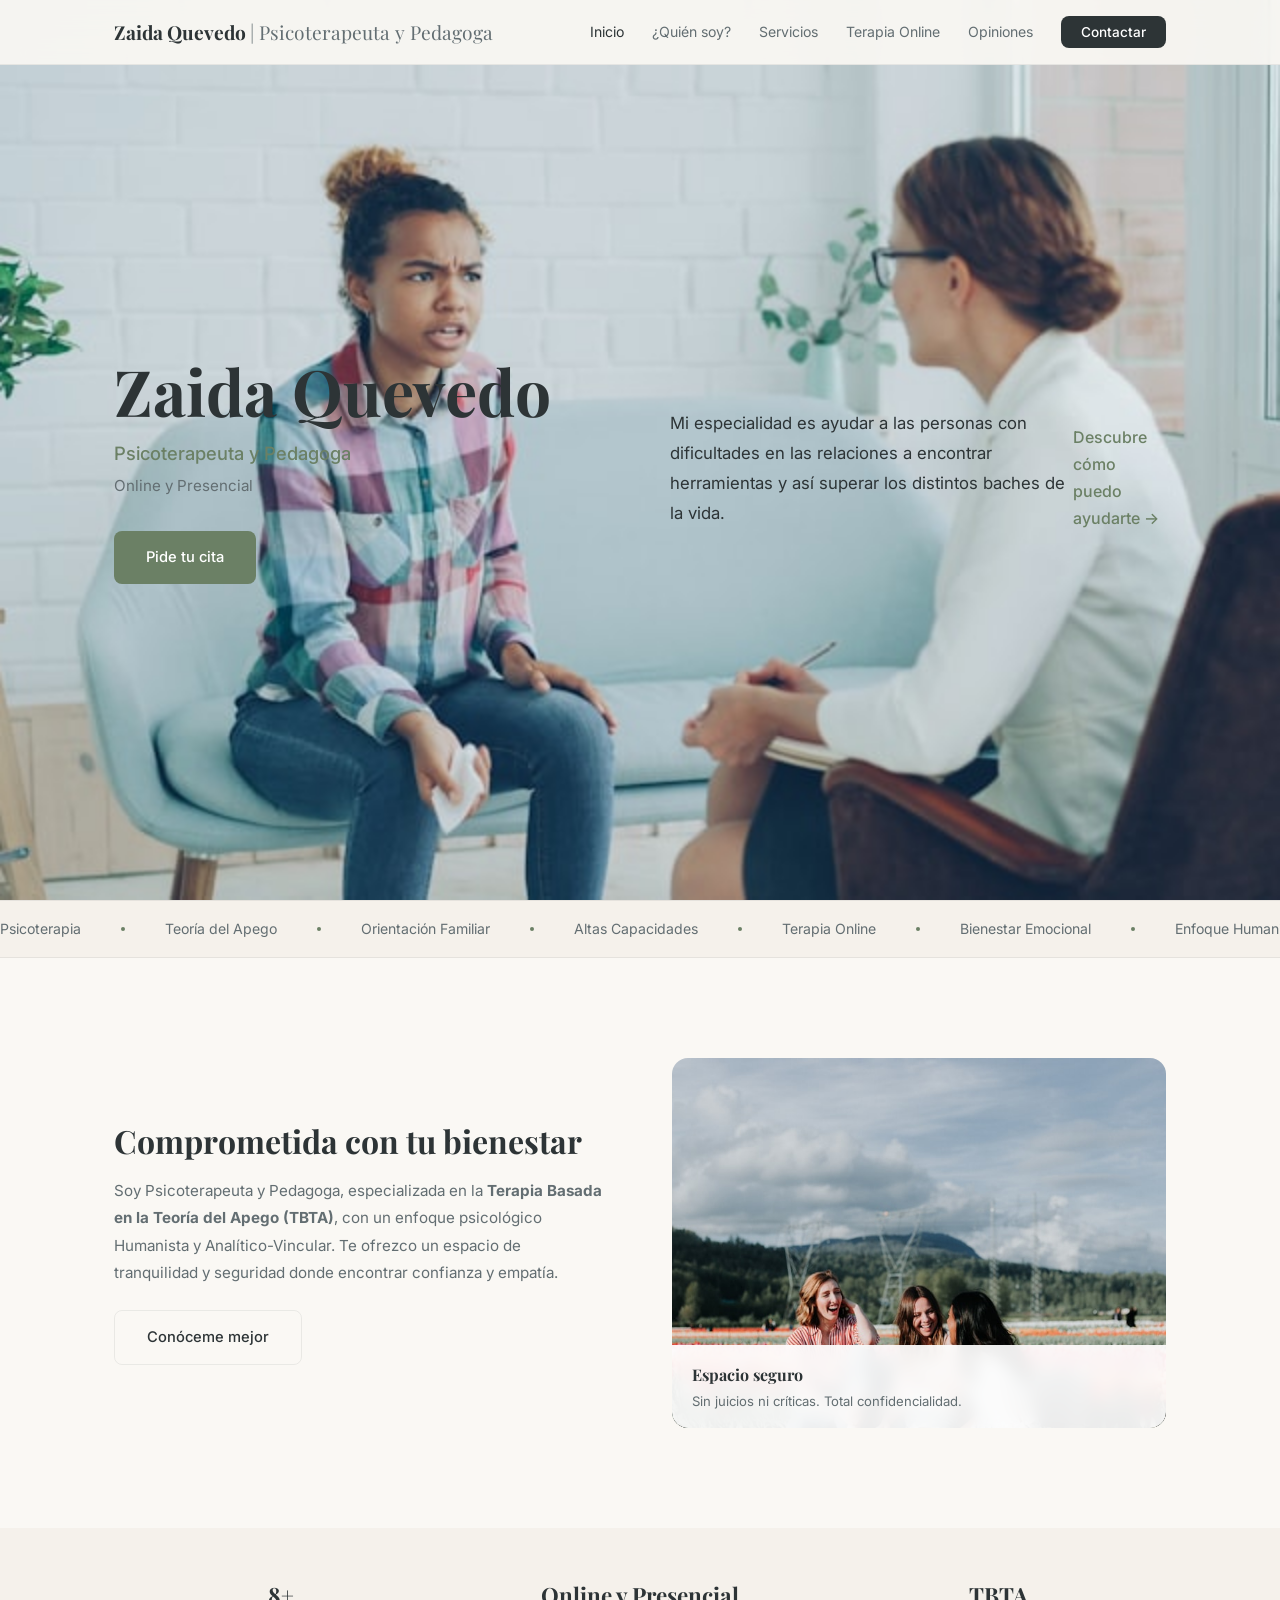
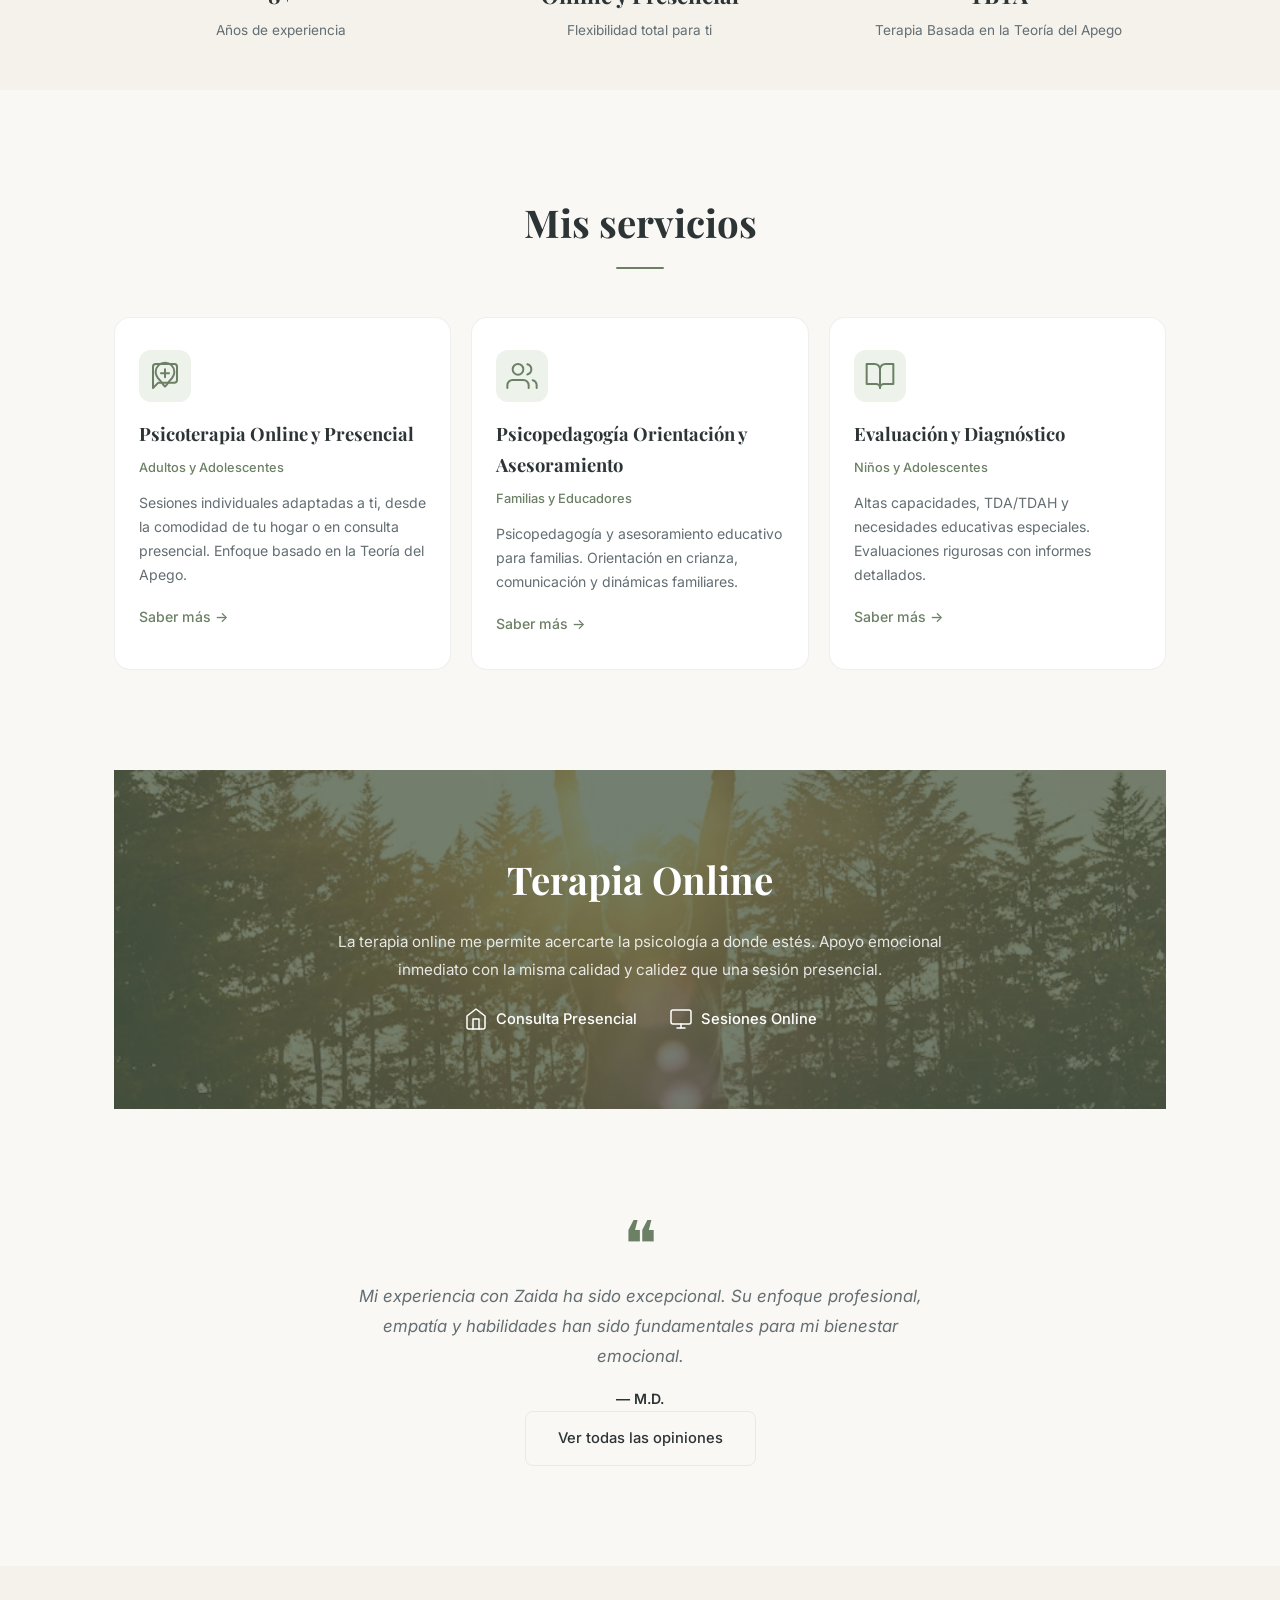
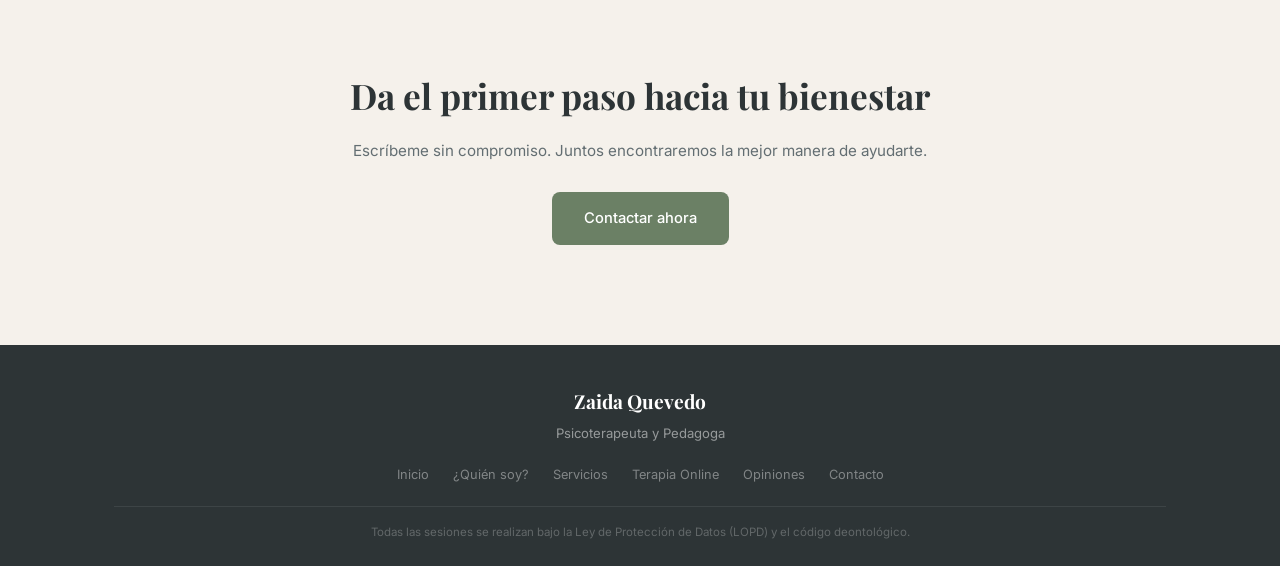
==== commit 9317789c: "Rediseño web psicoterapia: estilo Clean Sage inspirado en referencia Lovable - Paleta: verde salvia " ====
--- a/psicoterapia/index.html
+++ b/psicoterapia/index.html
@@ -13,7 +13,7 @@
     <!-- Navegación -->
     <nav class="navbar" id="navbar">
         <div class="nav-container">
-            <a href="index.html" class="nav-logo">Zaida Quevedo</a>
+            <a href="index.html" class="nav-logo">Zaida Quevedo <span>| Psicoterapeuta y Pedagoga</span></a>
             <button class="nav-toggle" id="navToggle" aria-label="Abrir menú">
                 <span></span><span></span><span></span>
             </button>
@@ -30,29 +30,23 @@
 
     <!-- HERO -->
     <section class="hero">
-        <div class="sparkle-container" id="heroSparkles"></div>
+        <div class="hero-bg">
+            <img src="img/therapy-session.jpg" alt="Consulta de psicoterapia">
+        </div>
         <div class="hero-container">
             <div class="hero-left">
-                <p class="hero-greeting">Bienvenida/o</p>
                 <h1 class="hero-name">Zaida Quevedo</h1>
                 <p class="hero-title">Psicoterapeuta y Pedagoga</p>
                 <p class="hero-subtitle">Online y Presencial</p>
                 <a href="contacto.html" class="btn btn-primary">Pide tu cita</a>
             </div>
             <div class="hero-right">
-                <div class="hero-card reveal-right">
-                    <p class="hero-description">
-                        Mi especialidad es ayudar a las personas con dificultades en las relaciones
-                        a encontrar herramientas y así superar los distintos baches de la vida.
-                    </p>
-                    <div class="hero-decoration"></div>
-                </div>
-            </div>
-        </div>
-        <div class="hero-wave">
-            <svg viewBox="0 0 1440 120" preserveAspectRatio="none">
-                <path d="M0,60 C360,120 720,0 1440,60 L1440,120 L0,120 Z" fill="#ffffff"/>
-            </svg>
+                <p class="hero-description">
+                    Mi especialidad es ayudar a las personas con dificultades en las relaciones
+                    a encontrar herramientas y así superar los distintos baches de la vida.
+                </p>
+                <a href="quien-soy.html" class="hero-description-link">Descubre cómo puedo ayudarte &rarr;</a>
+            </div>
         </div>
     </section>
 
@@ -134,33 +128,42 @@
             </div>
             <div class="services-grid">
                 <div class="service-card reveal delay-1">
-                    <div class="service-icon">
-                        <svg width="40" height="40" viewBox="0 0 24 24" fill="none" stroke="currentColor" stroke-width="1.5">
+                    <div class="icon-circle">
+                        <svg width="32" height="32" viewBox="0 0 24 24" fill="none" stroke="currentColor" stroke-width="1.5" stroke-linecap="round" stroke-linejoin="round">
+                            <path d="M12 2a7 7 0 0 1 7 7c0 2.5-1.5 4.5-3 6s-2.5 3.5-4 5c-1.5-1.5-2.5-3.5-4-5s-3-3.5-3-6a7 7 0 0 1 7-7z"/>
+                            <path d="M9 10h6"/><path d="M12 7v6"/>
                             <path d="M21 15a2 2 0 0 1-2 2H7l-4 4V5a2 2 0 0 1 2-2h14a2 2 0 0 1 2 2z"/>
                         </svg>
                     </div>
-                    <h3>Psicoterapia</h3>
-                    <p>Sesiones para adultos y adolescentes, online y presenciales.</p>
+                    <h3>Psicoterapia Online y Presencial</h3>
+                    <span class="service-for-tag">Adultos y Adolescentes</span>
+                    <p>Sesiones individuales adaptadas a ti, desde la comodidad de tu hogar o en consulta presencial. Enfoque basado en la Teoría del Apego.</p>
                     <a href="servicios.html" class="card-link">Saber más &rarr;</a>
                 </div>
                 <div class="service-card reveal delay-2">
-                    <div class="service-icon">
-                        <svg width="40" height="40" viewBox="0 0 24 24" fill="none" stroke="currentColor" stroke-width="1.5">
-                            <path d="M17 21v-2a4 4 0 0 0-4-4H5a4 4 0 0 0-4 4v2"/><circle cx="9" cy="7" r="4"/><path d="M23 21v-2a4 4 0 0 0-3-3.87"/><path d="M16 3.13a4 4 0 0 1 0 7.75"/>
+                    <div class="icon-circle">
+                        <svg width="32" height="32" viewBox="0 0 24 24" fill="none" stroke="currentColor" stroke-width="1.5" stroke-linecap="round" stroke-linejoin="round">
+                            <path d="M17 21v-2a4 4 0 0 0-4-4H5a4 4 0 0 0-4 4v2"/>
+                            <circle cx="9" cy="7" r="4"/>
+                            <path d="M23 21v-2a4 4 0 0 0-3-3.87"/>
+                            <path d="M16 3.13a4 4 0 0 1 0 7.75"/>
                         </svg>
                     </div>
-                    <h3>Orientación Familiar</h3>
-                    <p>Psicopedagogía y asesoramiento educativo para familias.</p>
+                    <h3>Psicopedagogía Orientación y Asesoramiento</h3>
+                    <span class="service-for-tag">Familias y Educadores</span>
+                    <p>Psicopedagogía y asesoramiento educativo para familias. Orientación en crianza, comunicación y dinámicas familiares.</p>
                     <a href="servicios.html" class="card-link">Saber más &rarr;</a>
                 </div>
                 <div class="service-card reveal delay-3">
-                    <div class="service-icon">
-                        <svg width="40" height="40" viewBox="0 0 24 24" fill="none" stroke="currentColor" stroke-width="1.5">
-                            <path d="M2 3h6a4 4 0 0 1 4 4v14a3 3 0 0 0-3-3H2z"/><path d="M22 3h-6a4 4 0 0 0-4 4v14a3 3 0 0 1 3-3h7z"/>
+                    <div class="icon-circle">
+                        <svg width="32" height="32" viewBox="0 0 24 24" fill="none" stroke="currentColor" stroke-width="1.5" stroke-linecap="round" stroke-linejoin="round">
+                            <path d="M2 3h6a4 4 0 0 1 4 4v14a3 3 0 0 0-3-3H2z"/>
+                            <path d="M22 3h-6a4 4 0 0 0-4 4v14a3 3 0 0 1 3-3h7z"/>
                         </svg>
                     </div>
                     <h3>Evaluación y Diagnóstico</h3>
-                    <p>Altas capacidades, TDA/TDAH y necesidades educativas especiales.</p>
+                    <span class="service-for-tag">Niños y Adolescentes</span>
+                    <p>Altas capacidades, TDA/TDAH y necesidades educativas especiales. Evaluaciones rigurosas con informes detallados.</p>
                     <a href="servicios.html" class="card-link">Saber más &rarr;</a>
                 </div>
             </div>
@@ -170,14 +173,30 @@
     <!-- PREVIEW: Terapia Online -->
     <section class="home-online">
         <div class="container">
-            <div class="online-banner reveal-scale">
+            <div class="online-banner">
+                <div class="online-banner-bg">
+                    <img src="img/meditation-calm.jpg" alt="Terapia online desde casa" loading="lazy">
+                </div>
                 <div class="online-banner-text">
                     <h2>Terapia Online</h2>
                     <p>La terapia online me permite acercarte la psicología a donde estés. Apoyo emocional inmediato con la misma calidad y calidez que una sesión presencial.</p>
-                    <a href="terapia-online.html" class="btn btn-primary">Descubre más</a>
-                </div>
-                <div class="online-banner-icon" style="opacity: 1; border-radius: 16px; overflow: hidden; box-shadow: 0 8px 30px rgba(0,0,0,0.15);">
-                    <img src="img/woman-laptop.jpg" alt="Terapia online desde casa" style="width: 220px; height: 150px; object-fit: cover; display: block;" loading="lazy">
+                    <div class="online-banner-modes">
+                        <span>
+                            <svg width="24" height="24" viewBox="0 0 24 24" fill="none" stroke="currentColor" stroke-width="1.5" stroke-linecap="round" stroke-linejoin="round">
+                                <path d="M3 9l9-7 9 7v11a2 2 0 0 1-2 2H5a2 2 0 0 1-2-2z"/>
+                                <polyline points="9 22 9 12 15 12 15 22"/>
+                            </svg>
+                            Consulta Presencial
+                        </span>
+                        <span>
+                            <svg width="24" height="24" viewBox="0 0 24 24" fill="none" stroke="currentColor" stroke-width="1.5" stroke-linecap="round" stroke-linejoin="round">
+                                <rect x="2" y="3" width="20" height="14" rx="2" ry="2"/>
+                                <line x1="8" y1="21" x2="16" y2="21"/>
+                                <line x1="12" y1="17" x2="12" y2="21"/>
+                            </svg>
+                            Sesiones Online
+                        </span>
+                    </div>
                 </div>
             </div>
         </div>
@@ -187,13 +206,13 @@
     <section class="home-testimonial">
         <div class="container">
             <div class="featured-testimonial reveal">
-                <div class="quote-icon">&ldquo;</div>
+                <div class="quote-icon">&#10077;</div>
                 <p>
                     Mi experiencia con Zaida ha sido excepcional. Su enfoque profesional, empatía y habilidades
                     han sido fundamentales para mi bienestar emocional.
                 </p>
-                <span class="author-name">M.D.</span>
-                <a href="opiniones.html" class="btn btn-secondary" style="margin-top: 24px;">Ver todas las opiniones</a>
+                <span class="author-name">&mdash; M.D.</span>
+                <a href="opiniones.html" class="btn btn-secondary">Ver todas las opiniones</a>
             </div>
         </div>
     </section>
--- a/psicoterapia/styles.css
+++ b/psicoterapia/styles.css
@@ -1,1580 +1,707 @@
 /* ===========================
-   VARIABLES Y RESET
+   ZAIDA QUEVEDO — Clean Sage
    =========================== */
 :root {
-    /* Paleta Pantone: Tradewinds, Misty Lilac, Peach Fuzz, Ether */
-    --color-primary: #8A9EA7;
-    --color-primary-light: #AFBFC9;
-    --color-primary-dark: #6B7F8A;
-    --color-accent: #FFBE98;
-    --color-accent-light: #FFD4B8;
-    --color-accent-dark: #E09A6C;
-    --color-warm: #EDE5DA;
-    --color-warm-light: #F5EFE8;
-    --color-warm-lighter: #FBF8F4;
-    --color-rose: #D5CCE0;
-    --color-rose-dark: #BCB1C5;
-    --color-beige: #F2E8DC;
-    --color-beige-dark: #DDD0C0;
-    --color-bg: #FDFCFA;
-    --color-white: #FFFFFF;
-    --color-text: #3A3F44;
-    --color-text-light: #5E6A72;
-    --color-text-muted: #8A9199;
-    --font-heading: 'Playfair Display', Georgia, serif;
-    --font-body: 'Inter', -apple-system, BlinkMacSystemFont, sans-serif;
-    --shadow-sm: 0 2px 12px rgba(138, 158, 167, 0.08);
-    --shadow-md: 0 8px 30px rgba(138, 158, 167, 0.12);
-    --shadow-lg: 0 16px 50px rgba(138, 158, 167, 0.15);
-    --shadow-glow: 0 0 40px rgba(138, 158, 167, 0.2);
-    --radius: 16px;
-    --radius-lg: 24px;
-    --radius-xl: 32px;
-    --transition: 0.4s cubic-bezier(0.25, 0.46, 0.45, 0.94);
-    --transition-slow: 0.6s cubic-bezier(0.25, 0.46, 0.45, 0.94);
+    --c-sage: #6B8065;
+    --c-sage-light: #8BA383;
+    --c-sage-bg: #EDF2EB;
+    --c-sage-pale: #F0F5EE;
+    --c-cream: #F5F1EB;
+    --c-cream-light: #FAF8F4;
+    --c-white: #FFFFFF;
+    --c-ink: #2D3436;
+    --c-ink-light: #636E72;
+    --c-ink-muted: #9CA3A6;
+    --c-border: rgba(45,52,54,0.08);
+
+    --f-heading: 'Playfair Display', Georgia, serif;
+    --f-body: 'Inter', -apple-system, sans-serif;
+
+    --r-sm: 8px;
+    --r-md: 12px;
+    --r-lg: 16px;
+
+    --shadow-sm: 0 1px 3px rgba(0,0,0,0.04);
+    --shadow-md: 0 4px 16px rgba(0,0,0,0.06);
+
+    --ease: cubic-bezier(0.16, 1, 0.3, 1);
+    --duration: 0.4s;
 }
 
 *, *::before, *::after { margin: 0; padding: 0; box-sizing: border-box; }
 html { scroll-behavior: smooth; font-size: 16px; }
 body {
-    font-family: var(--font-body);
-    color: var(--color-text);
-    background: var(--color-bg);
-    line-height: 1.7;
+    font-family: var(--f-body); color: var(--c-ink);
+    background: var(--c-cream-light); line-height: 1.7;
     -webkit-font-smoothing: antialiased;
-    overflow-x: hidden;
 }
 img { max-width: 100%; display: block; }
 a { text-decoration: none; color: inherit; }
 ul { list-style: none; }
+button { font-family: inherit; }
 .container { max-width: 1100px; margin: 0 auto; padding: 0 24px; }
 
-/* ===========================
-   SUBTLE BACKGROUND PATTERNS
-   =========================== */
-/* Nubes / formas orgánicas muy sutiles */
-.subtle-clouds {
-    position: relative;
-}
-.subtle-clouds::after {
-    content: '';
-    position: absolute;
-    top: 0; left: 0; right: 0; bottom: 0;
-    pointer-events: none;
-    z-index: 0;
-    background-image:
-        radial-gradient(ellipse 600px 300px at 15% 20%, rgba(138,158,167,0.04) 0%, transparent 70%),
-        radial-gradient(ellipse 500px 250px at 85% 60%, rgba(255,190,152,0.04) 0%, transparent 70%),
-        radial-gradient(ellipse 400px 200px at 50% 80%, rgba(213,204,224,0.03) 0%, transparent 60%);
-}
-
-/* Olas / ondas sutiles */
-.subtle-waves {
-    position: relative;
-}
-.subtle-waves::after {
-    content: '';
-    position: absolute;
-    bottom: 0; left: 0; right: 0;
-    height: 120px;
-    pointer-events: none;
-    z-index: 0;
-    background: url("data:image/svg+xml,%3Csvg xmlns='http://www.w3.org/2000/svg' viewBox='0 0 1440 120'%3E%3Cpath d='M0,80 C240,120 480,40 720,80 C960,120 1200,40 1440,80' fill='none' stroke='rgba(138,158,167,0.06)' stroke-width='2'/%3E%3Cpath d='M0,60 C240,100 480,20 720,60 C960,100 1200,20 1440,60' fill='none' stroke='rgba(255,190,152,0.05)' stroke-width='1.5'/%3E%3C/svg%3E") no-repeat center bottom;
-    background-size: 100% 120px;
-}
-
-/* Trama orgánica sutil global */
-body {
-    background-image:
-        radial-gradient(ellipse 800px 400px at 10% 10%, rgba(138,158,167,0.025) 0%, transparent 70%),
-        radial-gradient(ellipse 600px 350px at 90% 30%, rgba(255,190,152,0.02) 0%, transparent 70%),
-        radial-gradient(ellipse 700px 300px at 40% 70%, rgba(213,204,224,0.02) 0%, transparent 60%),
-        radial-gradient(ellipse 500px 250px at 70% 90%, rgba(138,158,167,0.015) 0%, transparent 60%);
-    background-attachment: fixed;
-}
-
-/* ===========================
-   DECORATIVE FLOATING SHAPES
-   =========================== */
-.floating-shape {
-    position: absolute;
-    border-radius: 50%;
-    opacity: 0.08;
-    pointer-events: none;
-    animation: floatShape 8s ease-in-out infinite;
-}
-.floating-shape--1 {
-    width: 300px; height: 300px;
-    background: var(--color-primary-light);
-    top: -100px; right: -80px;
-    animation-delay: 0s;
-}
-.floating-shape--2 {
-    width: 200px; height: 200px;
-    background: var(--color-accent-light);
-    bottom: -60px; left: -60px;
-    animation-delay: -3s;
-}
-.floating-shape--3 {
-    width: 150px; height: 150px;
-    background: var(--color-rose);
-    top: 50%; right: 5%;
-    animation-delay: -5s;
-}
-
-@keyframes floatShape {
-    0%, 100% { transform: translate(0, 0) rotate(0deg); }
-    25% { transform: translate(15px, -20px) rotate(5deg); }
-    50% { transform: translate(-10px, 15px) rotate(-3deg); }
-    75% { transform: translate(20px, 10px) rotate(4deg); }
-}
-
-/* ===========================
-   ANIMATED GRADIENT BG
-   =========================== */
-@keyframes gradientShift {
-    0% { background-position: 0% 50%; }
-    50% { background-position: 100% 50%; }
-    100% { background-position: 0% 50%; }
-}
-
-/* ===========================
-   NAVEGACION
-   =========================== */
+/* --- NAV --- */
 .navbar {
     position: fixed; top: 0; left: 0; right: 0; z-index: 1000;
-    background: rgba(253, 252, 250, 0.85);
-    backdrop-filter: blur(20px);
-    -webkit-backdrop-filter: blur(20px);
-    border-bottom: 1px solid rgba(138, 158, 167, 0.08);
-    transition: var(--transition);
-}
-.navbar.scrolled {
-    background: rgba(253, 252, 250, 0.95);
-    box-shadow: 0 4px 30px rgba(138, 158, 167, 0.1);
-}
+    background: rgba(250,248,244,0.92); backdrop-filter: blur(12px);
+    -webkit-backdrop-filter: blur(12px);
+    border-bottom: 1px solid var(--c-border);
+    transition: box-shadow var(--duration) var(--ease);
+}
+.navbar.scrolled { box-shadow: var(--shadow-md); }
 .nav-container {
     max-width: 1100px; margin: 0 auto; padding: 0 24px;
-    display: flex; justify-content: space-between; align-items: center; height: 72px;
+    display: flex; justify-content: space-between; align-items: center; height: 64px;
 }
 .nav-logo {
-    font-family: var(--font-heading); font-size: 1.4rem;
-    font-weight: 700;
-    background: linear-gradient(135deg, var(--color-primary-dark), var(--color-accent));
-    -webkit-background-clip: text; -webkit-text-fill-color: transparent;
-    background-clip: text;
-}
-.nav-menu { display: flex; align-items: center; gap: 32px; }
+    font-family: var(--f-heading); font-size: 1.2rem; font-weight: 700;
+    color: var(--c-ink);
+}
+.nav-logo span { font-weight: 400; color: var(--c-ink-light); }
+.nav-menu { display: flex; align-items: center; gap: 28px; }
 .nav-link {
-    font-size: 0.9rem; font-weight: 500; color: var(--color-text-light);
-    transition: color var(--transition); position: relative;
-}
-.nav-link:hover, .nav-link.active { color: var(--color-primary-dark); }
-.nav-link::after {
-    content: ''; position: absolute; bottom: -4px; left: 50%;
-    width: 0; height: 2.5px; border-radius: 2px;
-    background: linear-gradient(90deg, var(--color-primary), var(--color-accent));
-    transition: all var(--transition);
-    transform: translateX(-50%);
-}
-.nav-link:hover::after, .nav-link.active::after { width: 100%; }
+    font-size: 0.88rem; font-weight: 400; color: var(--c-ink-light);
+    transition: color var(--duration) var(--ease);
+}
+.nav-link:hover, .nav-link.active { color: var(--c-ink); }
 .nav-cta {
-    background: linear-gradient(135deg, var(--color-primary), var(--color-accent));
-    color: var(--color-white) !important;
-    padding: 10px 24px; border-radius: 50px; font-weight: 500;
-    box-shadow: 0 4px 15px rgba(138, 158, 167, 0.3);
-    transition: all var(--transition);
-}
-.nav-cta::after { display: none; }
-.nav-cta:hover {
-    transform: translateY(-2px);
-    box-shadow: 0 6px 25px rgba(138, 158, 167, 0.4);
-}
-.nav-cta.active {
-    background: linear-gradient(135deg, var(--color-primary-dark), var(--color-accent-dark));
-}
+    background: var(--c-ink); color: var(--c-white) !important;
+    padding: 8px 20px; border-radius: var(--r-sm); font-weight: 500;
+    font-size: 0.85rem; transition: all var(--duration) var(--ease);
+}
+.nav-cta:hover { background: #1a2022; }
 .nav-toggle {
-    display: none; flex-direction: column; justify-content: center;
-    gap: 6px; width: 32px; height: 32px;
-    background: none; border: none; cursor: pointer; padding: 4px;
-    position: relative; z-index: 1001;
+    display: none; flex-direction: column; gap: 5px;
+    background: none; border: none; cursor: pointer; padding: 6px;
 }
 .nav-toggle span {
-    display: block; width: 22px; height: 2px;
-    background: var(--color-text); transition: var(--transition);
-    border-radius: 2px; transform-origin: center;
-}
-.nav-toggle.active span:nth-child(1) {
-    transform: translateY(8px) rotate(45deg);
-}
-.nav-toggle.active span:nth-child(2) {
-    opacity: 0; transform: scaleX(0);
-}
-.nav-toggle.active span:nth-child(3) {
-    transform: translateY(-8px) rotate(-45deg);
-}
-
-/* Body scroll lock cuando menú está abierto */
-body.menu-open {
+    width: 20px; height: 1.5px; background: var(--c-ink);
+    transition: all 0.3s var(--ease); display: block;
+}
+.nav-toggle.active span:nth-child(1) { transform: rotate(45deg) translate(4.5px, 4.5px); }
+.nav-toggle.active span:nth-child(2) { opacity: 0; }
+.nav-toggle.active span:nth-child(3) { transform: rotate(-45deg) translate(4.5px, -4.5px); }
+
+/* --- BUTTONS --- */
+.btn {
+    display: inline-flex; align-items: center; justify-content: center;
+    padding: 14px 32px; border-radius: var(--r-sm);
+    font-family: var(--f-body); font-size: 0.92rem; font-weight: 500;
+    cursor: pointer; border: none; transition: all var(--duration) var(--ease);
+}
+.btn-primary { background: var(--c-sage); color: var(--c-white); }
+.btn-primary:hover { background: #5A6E55; transform: translateY(-1px); box-shadow: var(--shadow-md); }
+.btn-secondary {
+    background: transparent; color: var(--c-ink);
+    border: 1.5px solid var(--c-border);
+}
+.btn-secondary:hover { border-color: var(--c-ink); }
+.btn-full { width: 100%; }
+
+.card-link {
+    font-size: 0.88rem; font-weight: 500; color: var(--c-sage);
+    display: inline-flex; align-items: center; gap: 4px;
+    transition: gap var(--duration) var(--ease);
+}
+.card-link:hover { gap: 8px; }
+
+/* --- SECTION HEADER --- */
+.section-header { text-align: center; margin-bottom: 48px; }
+.section-title {
+    font-family: var(--f-heading); font-size: clamp(1.8rem, 3vw, 2.4rem);
+    font-weight: 700; color: var(--c-ink); margin-bottom: 12px;
+}
+.section-line {
+    width: 48px; height: 2px; background: var(--c-sage);
+    margin: 0 auto; border-radius: 1px;
+}
+
+/* --- PAGE HEADER --- */
+.page-header {
+    padding: clamp(110px, 14vw, 150px) 0 clamp(40px, 5vw, 60px);
+    background: var(--c-cream); text-align: center;
+}
+.page-header h1 {
+    font-family: var(--f-heading); font-size: clamp(2rem, 4vw, 3rem);
+    font-weight: 700; color: var(--c-ink); margin-bottom: 8px;
+}
+.page-header p { font-size: 1.05rem; color: var(--c-ink-light); max-width: 500px; margin: 0 auto; }
+.page-header--green { background: var(--c-sage-pale); }
+.page-header--green h1 { color: var(--c-ink); }
+
+/* --- HERO --- */
+.hero {
+    position: relative; min-height: 100svh;
+    display: flex; align-items: center;
     overflow: hidden;
 }
-
-/* ===========================
-   BOTONES
-   =========================== */
-.btn {
-    display: inline-block; padding: 15px 36px; border-radius: 50px;
-    font-family: var(--font-body); font-size: 0.95rem; font-weight: 600;
-    cursor: pointer; border: none; transition: all var(--transition);
-    position: relative; overflow: hidden;
-    letter-spacing: 0.3px;
-}
-.btn::before {
-    content: ''; position: absolute; top: 0; left: -100%; width: 100%; height: 100%;
-    background: linear-gradient(90deg, transparent, rgba(255,255,255,0.2), transparent);
-    transition: left 0.5s;
-}
-.btn:hover::before { left: 100%; }
-.btn-primary {
-    background: linear-gradient(135deg, var(--color-primary), var(--color-accent));
-    color: var(--color-white);
-    box-shadow: 0 4px 20px rgba(138, 158, 167, 0.3);
-}
-.btn-primary:hover {
-    transform: translateY(-3px);
-    box-shadow: 0 8px 30px rgba(138, 158, 167, 0.4);
-}
-.btn-secondary {
-    background: var(--color-white); color: var(--color-primary-dark);
-    border: 2px solid var(--color-primary-light);
-    box-shadow: var(--shadow-sm);
-}
-.btn-secondary:hover {
-    background: linear-gradient(135deg, var(--color-primary), var(--color-accent));
-    color: var(--color-white); border-color: transparent;
-    transform: translateY(-3px);
-    box-shadow: 0 8px 30px rgba(138, 158, 167, 0.3);
-}
-.btn-full { width: 100%; text-align: center; }
-
-/* ===========================
-   SECTION HEADER
-   =========================== */
-.section-header { text-align: center; margin-bottom: 60px; }
-.section-title {
-    font-family: var(--font-heading); font-size: 2.5rem; font-weight: 700;
-    color: var(--color-text); margin-bottom: 16px;
-}
-.section-line {
-    width: 80px; height: 4px;
-    background: linear-gradient(90deg, var(--color-primary), var(--color-accent));
-    margin: 0 auto 16px; border-radius: 2px;
-}
-.section-subtitle { font-size: 1.08rem; color: var(--color-text-light); }
-
-/* ===========================
-   PAGE HEADER (subpaginas)
-   =========================== */
-.page-header {
-    padding: 150px 0 70px;
-    background: linear-gradient(135deg, var(--color-warm-lighter) 0%, var(--color-warm) 30%, var(--color-rose) 70%, var(--color-beige) 100%);
-    background-size: 200% 200%;
-    animation: gradientShift 8s ease infinite;
-    text-align: center;
-    position: relative;
-    overflow: hidden;
-}
-.page-header::before {
-    content: '';
-    position: absolute; top: -50%; right: -20%;
-    width: 500px; height: 500px;
-    background: radial-gradient(circle, rgba(138,158,167,0.1) 0%, transparent 70%);
-    border-radius: 50%;
-    animation: floatShape 10s ease-in-out infinite;
-}
-.page-header::after {
-    content: '';
-    position: absolute; bottom: -30%; left: -10%;
-    width: 400px; height: 400px;
-    background: radial-gradient(circle, rgba(255,190,152,0.1) 0%, transparent 70%);
-    border-radius: 50%;
-    animation: floatShape 12s ease-in-out infinite reverse;
-}
-.page-header h1 {
-    font-family: var(--font-heading); font-size: 3.2rem;
-    font-weight: 700; color: var(--color-text); margin-bottom: 12px;
-    position: relative; z-index: 1;
-}
-.page-header p { font-size: 1.2rem; color: var(--color-text-light); position: relative; z-index: 1; max-width: 600px; margin: 0 auto; }
-
-.page-header--green {
-    background: linear-gradient(135deg, var(--color-primary-light) 0%, var(--color-primary) 40%, var(--color-accent) 100%);
-    background-size: 200% 200%;
-    animation: gradientShift 8s ease infinite;
-}
-.page-header--green h1, .page-header--green p { color: var(--color-white); }
-.page-header--green p { opacity: 0.92; }
-
-/* Page CTA */
-.page-cta {
-    text-align: center; padding: 60px 0 80px;
-    display: flex; gap: 16px; justify-content: center; flex-wrap: wrap;
-}
-
-/* ===========================
-   HERO (solo index)
-   =========================== */
-.hero {
-    position: relative; min-height: 100vh; display: flex; align-items: center; overflow: hidden;
-    background: linear-gradient(135deg, var(--color-warm-lighter) 0%, var(--color-warm) 25%, var(--color-rose) 50%, var(--color-beige) 75%, var(--color-primary-light) 100%);
-    background-size: 300% 300%;
-    animation: gradientShift 12s ease infinite;
-}
-.hero::before {
-    content: ''; position: absolute; top: 10%; right: -5%;
-    width: 500px; height: 500px;
-    background: radial-gradient(circle, rgba(138,158,167,0.12) 0%, transparent 70%);
-    border-radius: 50%;
-    animation: floatShape 10s ease-in-out infinite;
-}
-.hero::after {
-    content: ''; position: absolute; bottom: 20%; left: -8%;
-    width: 400px; height: 400px;
-    background: radial-gradient(circle, rgba(255,190,152,0.12) 0%, transparent 70%);
-    border-radius: 50%;
-    animation: floatShape 14s ease-in-out infinite reverse;
+.hero-bg {
+    position: absolute; inset: 0; z-index: 0;
+}
+.hero-bg img {
+    width: 100%; height: 100%; object-fit: cover;
 }
 .hero-container {
+    position: relative; z-index: 2;
     max-width: 1100px; margin: 0 auto; padding: 120px 24px 80px;
     display: grid; grid-template-columns: 1fr 1fr; gap: 60px; align-items: center;
-    position: relative; z-index: 2;
-}
-.hero-greeting {
-    font-size: 0.95rem; font-weight: 600; letter-spacing: 3px; text-transform: uppercase;
-    margin-bottom: 16px;
-    background: linear-gradient(90deg, var(--color-primary), var(--color-accent));
-    -webkit-background-clip: text; -webkit-text-fill-color: transparent;
-    background-clip: text;
-}
+}
+.hero-left { max-width: 480px; }
 .hero-name {
-    font-family: var(--font-heading); font-size: 3.8rem; font-weight: 700;
-    color: var(--color-text); line-height: 1.12; margin-bottom: 16px;
+    font-family: var(--f-heading); font-size: clamp(2.8rem, 5vw, 4rem);
+    font-weight: 700; color: var(--c-ink); line-height: 1.1; margin-bottom: 12px;
 }
 .hero-title {
-    font-size: 1.3rem; font-weight: 500; color: var(--color-primary-dark); margin-bottom: 6px;
-}
-.hero-subtitle { font-size: 1.05rem; color: var(--color-text-light); margin-bottom: 36px; }
-.hero-left {
-    background: rgba(138,158,167,0.08);
-    border-radius: var(--radius-xl);
-    padding: 48px;
-    position: relative;
-    overflow: hidden;
-}
-.hero-left::before {
-    content: ''; position: absolute; top: -30px; left: -30px;
-    width: 150px; height: 150px;
-    background: radial-gradient(circle, rgba(138,158,167,0.08) 0%, transparent 70%);
-    border-radius: 50%;
-}
-.hero-right { display: flex; justify-content: center; }
-.hero-card {
-    background: rgba(255,190,152,0.12); backdrop-filter: blur(20px);
-    -webkit-backdrop-filter: blur(20px);
-    border-radius: var(--radius-xl); padding: 44px;
-    box-shadow: var(--shadow-lg);
-    border: 1px solid rgba(255,255,255,0.5);
-    position: relative;
-    overflow: hidden;
-}
-.hero-card::before {
-    content: ''; position: absolute; top: -50%; right: -50%;
-    width: 200px; height: 200px;
-    background: radial-gradient(circle, rgba(213,204,224,0.15) 0%, transparent 70%);
-    border-radius: 50%;
-}
-.hero-description { font-size: 1.18rem; line-height: 1.85; color: var(--color-text); font-style: italic; position: relative; z-index: 1; }
-.hero-decoration {
-    width: 80px; height: 4px;
-    background: linear-gradient(90deg, var(--color-primary), var(--color-accent));
-    border-radius: 2px; margin-top: 28px;
-}
-.hero-wave { position: absolute; bottom: 0; left: 0; right: 0; line-height: 0; z-index: 3; }
-.hero-wave svg { width: 100%; height: 100px; }
-
-/* ===========================
-   SCROLL REVEAL ANIMATION
-   =========================== */
-.reveal {
-    opacity: 0;
-    transform: translateY(30px);
-    transition: opacity 0.8s cubic-bezier(0.25, 0.46, 0.45, 0.94),
-                transform 0.8s cubic-bezier(0.25, 0.46, 0.45, 0.94);
-}
-.reveal.revealed {
-    opacity: 1;
-    transform: translateY(0);
-}
-.reveal-left {
-    opacity: 0;
-    transform: translateX(-40px);
-    transition: opacity 0.8s cubic-bezier(0.25, 0.46, 0.45, 0.94),
-                transform 0.8s cubic-bezier(0.25, 0.46, 0.45, 0.94);
-}
-.reveal-left.revealed {
-    opacity: 1;
-    transform: translateX(0);
-}
-.reveal-right {
-    opacity: 0;
-    transform: translateX(40px);
-    transition: opacity 0.8s cubic-bezier(0.25, 0.46, 0.45, 0.94),
-                transform 0.8s cubic-bezier(0.25, 0.46, 0.45, 0.94);
-}
-.reveal-right.revealed {
-    opacity: 1;
-    transform: translateX(0);
-}
-.reveal-scale {
-    opacity: 0;
-    transform: scale(0.9);
-    transition: opacity 0.8s cubic-bezier(0.25, 0.46, 0.45, 0.94),
-                transform 0.8s cubic-bezier(0.25, 0.46, 0.45, 0.94);
-}
-.reveal-scale.revealed {
-    opacity: 1;
-    transform: scale(1);
-}
-
-/* Stagger delays */
-.delay-1 { transition-delay: 0.1s; }
-.delay-2 { transition-delay: 0.2s; }
-.delay-3 { transition-delay: 0.3s; }
-.delay-4 { transition-delay: 0.4s; }
-.delay-5 { transition-delay: 0.5s; }
-
-/* ===========================
-   HOME PREVIEW SECTIONS
-   =========================== */
-.home-preview {
-    padding: 110px 0; background: var(--color-white);
-    position: relative; overflow: hidden;
-    background-image:
-        radial-gradient(ellipse 500px 250px at 20% 30%, rgba(138,158,167,0.035) 0%, transparent 70%),
-        radial-gradient(ellipse 400px 200px at 80% 70%, rgba(255,190,152,0.03) 0%, transparent 70%);
-}
-.home-preview::before {
-    content: ''; position: absolute; top: -100px; right: -100px;
-    width: 350px; height: 350px;
-    background: radial-gradient(circle, rgba(213,204,224,0.15) 0%, transparent 70%);
-    border-radius: 50%;
-}
-.preview-grid { display: grid; grid-template-columns: 1.2fr 0.8fr; gap: 60px; align-items: center; }
-.preview-text h2 { font-family: var(--font-heading); font-size: 2.2rem; margin-bottom: 20px; color: var(--color-text); line-height: 1.3; }
-.preview-text p { color: var(--color-text-light); line-height: 1.85; margin-bottom: 28px; }
-.preview-card-accent {
-    background: linear-gradient(135deg, var(--color-primary) 0%, var(--color-accent) 100%);
-    color: var(--color-white); border-radius: var(--radius-xl); padding: 44px; text-align: center;
-    box-shadow: 0 15px 40px rgba(138, 158, 167, 0.25);
-    position: relative; overflow: hidden;
-}
-.preview-card-accent::before {
-    content: ''; position: absolute; top: -30px; right: -30px;
-    width: 120px; height: 120px;
-    background: rgba(255,255,255,0.1); border-radius: 50%;
-}
-.preview-card-accent::after {
-    content: ''; position: absolute; bottom: -20px; left: -20px;
-    width: 80px; height: 80px;
-    background: rgba(255,255,255,0.08); border-radius: 50%;
-}
-.preview-card-accent svg { margin: 0 auto 16px; opacity: 0.9; position: relative; z-index: 1; }
-.preview-card-accent h3 { font-family: var(--font-heading); font-size: 1.35rem; margin-bottom: 8px; position: relative; z-index: 1; }
-.preview-card-accent p { opacity: 0.88; font-size: 0.95rem; position: relative; z-index: 1; }
-
-.home-services {
-    padding: 110px 0;
-    background: linear-gradient(180deg, var(--color-bg) 0%, var(--color-warm-lighter) 100%);
-    position: relative;
-}
-
-.home-online { padding: 90px 0; background: var(--color-white); position: relative; overflow: hidden; }
-.home-online::before {
-    content: ''; position: absolute; bottom: -80px; left: -80px;
-    width: 300px; height: 300px;
-    background: radial-gradient(circle, rgba(138,158,167,0.08) 0%, transparent 70%);
-    border-radius: 50%;
-}
-
-.online-banner {
-    background: linear-gradient(135deg, var(--color-primary-light) 0%, var(--color-primary) 50%, var(--color-accent) 100%);
-    background-size: 200% 200%;
-    animation: gradientShift 6s ease infinite;
-    border-radius: var(--radius-xl); padding: 64px; display: flex;
-    align-items: center; justify-content: space-between; gap: 40px; color: var(--color-white);
-    box-shadow: 0 20px 50px rgba(138, 158, 167, 0.3);
-    position: relative; overflow: hidden;
-}
-.online-banner::before {
-    content: ''; position: absolute; top: -40px; right: -40px;
-    width: 200px; height: 200px;
-    background: rgba(255,255,255,0.08); border-radius: 50%;
-}
-.online-banner-text h2 { font-family: var(--font-heading); font-size: 2.1rem; margin-bottom: 14px; }
-.online-banner-text p { opacity: 0.92; margin-bottom: 28px; max-width: 500px; line-height: 1.75; }
-.online-banner-icon { opacity: 0.25; flex-shrink: 0; }
-
-.home-testimonial {
-    padding: 90px 0;
-    background: linear-gradient(135deg, var(--color-warm-lighter) 0%, var(--color-rose) 100%);
-    position: relative; overflow: hidden;
-}
-.home-testimonial::before {
-    content: ''; position: absolute; top: -60px; left: 50%;
-    width: 400px; height: 400px; transform: translateX(-50%);
-    background: radial-gradient(circle, rgba(138,158,167,0.08) 0%, transparent 70%);
-    border-radius: 50%;
-}
-.featured-testimonial {
-    max-width: 680px; margin: 0 auto; text-align: center;
-    position: relative; z-index: 1;
-}
-.featured-testimonial .quote-icon {
-    font-family: var(--font-heading); font-size: 6rem;
-    background: linear-gradient(135deg, var(--color-primary-light), var(--color-accent-light));
-    -webkit-background-clip: text; -webkit-text-fill-color: transparent;
-    background-clip: text;
-    line-height: 1;
-}
-.featured-testimonial p { font-size: 1.12rem; color: var(--color-text-light); font-style: italic; line-height: 1.85; margin-bottom: 16px; }
-.featured-testimonial .author-name { font-weight: 600; color: var(--color-text); }
-
-.home-cta { padding: 90px 0; background: var(--color-white); }
-.cta-box {
-    text-align: center;
-    background: linear-gradient(135deg, var(--color-warm-lighter) 0%, var(--color-rose) 50%, var(--color-beige) 100%);
-    border-radius: var(--radius-xl); padding: 70px 40px;
-    position: relative; overflow: hidden;
-}
-.cta-box::before {
-    content: ''; position: absolute; top: -40px; right: -40px;
-    width: 200px; height: 200px;
-    background: radial-gradient(circle, rgba(138,158,167,0.1) 0%, transparent 70%);
-    border-radius: 50%;
-}
-.cta-box::after {
-    content: ''; position: absolute; bottom: -30px; left: -30px;
-    width: 150px; height: 150px;
-    background: radial-gradient(circle, rgba(255,190,152,0.1) 0%, transparent 70%);
-    border-radius: 50%;
-}
-.cta-box h2 {
-    font-family: var(--font-heading); font-size: 2.2rem; margin-bottom: 14px;
-    color: var(--color-text); position: relative; z-index: 1;
-}
-.cta-box p {
-    color: var(--color-text-light); margin-bottom: 32px; font-size: 1.1rem;
-    position: relative; z-index: 1;
-}
-
-/* Card link */
-.card-link {
-    font-size: 0.9rem; font-weight: 600; color: var(--color-primary-dark);
-    transition: all var(--transition);
-    position: relative;
-}
-.card-link::after {
-    content: ''; position: absolute; bottom: -2px; left: 0;
-    width: 0; height: 2px;
-    background: linear-gradient(90deg, var(--color-primary), var(--color-accent));
-    transition: width var(--transition);
-}
-.card-link:hover { color: var(--color-primary); }
-.card-link:hover::after { width: 100%; }
-
-/* ===========================
-   ABOUT / QUIEN SOY
-   =========================== */
-.about {
-    padding: 100px 0 80px; background: var(--color-white); position: relative; overflow: hidden;
-    background-image:
-        radial-gradient(ellipse 600px 300px at 85% 20%, rgba(213,204,224,0.04) 0%, transparent 70%),
-        radial-gradient(ellipse 450px 220px at 15% 70%, rgba(255,190,152,0.03) 0%, transparent 70%);
-}
-.about::before {
-    content: ''; position: absolute; top: 5%; right: -100px;
-    width: 300px; height: 300px;
-    background: radial-gradient(circle, rgba(213,204,224,0.12) 0%, transparent 70%);
-    border-radius: 50%;
-}
-.about-grid { display: grid; grid-template-columns: 1fr 1fr; gap: 40px; margin-bottom: 60px; }
-.about-intro { font-size: 1.1rem; line-height: 1.85; margin-bottom: 16px; }
-.about-main p { color: var(--color-text-light); margin-bottom: 14px; }
-.method-card {
-    background: linear-gradient(135deg, var(--color-warm-lighter), var(--color-rose));
-    border-radius: var(--radius-xl); padding: 40px; height: 100%;
-    border: 1px solid rgba(138,158,167,0.08);
-    position: relative; overflow: hidden;
-}
-.method-card::before {
-    content: ''; position: absolute; top: -20px; right: -20px;
-    width: 100px; height: 100px;
-    background: rgba(138,158,167,0.06); border-radius: 50%;
-}
-.method-card h3 { font-family: var(--font-heading); font-size: 1.4rem; margin-bottom: 16px; color: var(--color-primary-dark); position: relative; }
-.method-card p { color: var(--color-text-light); line-height: 1.85; position: relative; }
-
-.safe-space {
-    text-align: center;
-    background: linear-gradient(135deg, var(--color-primary) 0%, var(--color-accent) 100%);
-    color: var(--color-white); border-radius: var(--radius-xl); padding: 56px 44px; margin-bottom: 60px;
-    box-shadow: 0 20px 50px rgba(138, 158, 167, 0.3);
-    position: relative; overflow: hidden;
-}
-.safe-space::before {
-    content: ''; position: absolute; top: -60px; right: -60px;
-    width: 200px; height: 200px;
-    background: rgba(255,255,255,0.08); border-radius: 50%;
-}
-.safe-space::after {
-    content: ''; position: absolute; bottom: -40px; left: -40px;
-    width: 150px; height: 150px;
-    background: rgba(255,255,255,0.06); border-radius: 50%;
-}
-.safe-space-icon { margin-bottom: 20px; opacity: 0.9; position: relative; z-index: 1; }
-.safe-space h3 { font-family: var(--font-heading); font-size: 1.7rem; margin-bottom: 20px; position: relative; z-index: 1; }
-.safe-space p { max-width: 700px; margin: 0 auto 14px; opacity: 0.93; line-height: 1.85; position: relative; z-index: 1; }
-.safe-space strong { color: var(--color-beige); }
-
-.when-section { margin-bottom: 60px; }
-.when-section h3 { font-family: var(--font-heading); font-size: 1.5rem; text-align: center; margin-bottom: 36px; color: var(--color-text); }
-.when-grid { display: grid; grid-template-columns: repeat(4, 1fr); gap: 20px; }
-.when-card {
-    background: var(--color-white); border-radius: var(--radius-lg); padding: 30px 22px;
-    text-align: center; transition: all var(--transition);
-    border: 1px solid rgba(138,158,167,0.08);
-    position: relative; overflow: hidden;
-}
-.when-card::before {
-    content: ''; position: absolute; top: 0; left: 0; right: 0;
-    height: 4px;
-    background: linear-gradient(90deg, var(--color-primary), var(--color-accent));
-    opacity: 0; transition: opacity var(--transition);
-}
-.when-card:hover { transform: translateY(-6px); box-shadow: var(--shadow-lg); }
-.when-card:hover::before { opacity: 1; }
-.when-icon { color: var(--color-primary); margin-bottom: 16px; }
-.when-card h4 { font-family: var(--font-heading); font-size: 1.02rem; margin-bottom: 10px; color: var(--color-primary-dark); }
-.when-card p { font-size: 0.88rem; color: var(--color-text-light); line-height: 1.65; }
-
-.objective {
-    background: linear-gradient(135deg, var(--color-warm-lighter), var(--color-rose));
-    border-radius: var(--radius-xl); padding: 44px;
-    border-left: 5px solid var(--color-primary);
-    position: relative; overflow: hidden;
-}
-.objective::before {
-    content: ''; position: absolute; top: -30px; right: -30px;
-    width: 120px; height: 120px;
-    background: rgba(138,158,167,0.06); border-radius: 50%;
-}
-.objective h3 { font-family: var(--font-heading); font-size: 1.5rem; margin-bottom: 16px; color: var(--color-primary-dark); }
-.objective p { color: var(--color-text-light); line-height: 1.85; margin-bottom: 12px; }
-.confidentiality { font-size: 0.9rem; padding-top: 14px; border-top: 1px solid rgba(138,158,167,0.12); margin-top: 16px; }
-
-/* ===========================
-   SERVICIOS
-   =========================== */
-.services { padding: 100px 0; background: var(--color-bg); }
-.services-grid { display: grid; grid-template-columns: repeat(3, 1fr); gap: 28px; margin-bottom: 60px; }
-.service-card {
-    background: var(--color-white); border-radius: var(--radius-xl); padding: 38px 30px;
-    box-shadow: var(--shadow-sm); transition: all var(--transition);
-    border: 1px solid rgba(138,158,167,0.06);
-    position: relative; overflow: hidden;
-}
-.service-card::before {
-    content: ''; position: absolute; top: 0; left: 0; right: 0;
-    height: 4px;
-    background: linear-gradient(90deg, var(--color-primary), var(--color-accent));
-    transform: scaleX(0); transition: transform var(--transition);
-    transform-origin: left;
-}
-.service-card:hover { transform: translateY(-8px); box-shadow: var(--shadow-lg); }
-.service-card:hover::before { transform: scaleX(1); }
-.service-icon {
-    color: var(--color-primary); margin-bottom: 20px; width: 64px; height: 64px;
-    background: linear-gradient(135deg, var(--color-warm-lighter), var(--color-rose));
-    border-radius: 50%;
-    display: flex; align-items: center; justify-content: center;
-    transition: all var(--transition);
-}
-.service-card:hover .service-icon {
-    background: linear-gradient(135deg, var(--color-primary), var(--color-accent));
-    color: var(--color-white);
-    transform: scale(1.1);
-}
-.service-card h3 { font-family: var(--font-heading); font-size: 1.18rem; margin-bottom: 12px; color: var(--color-text); line-height: 1.4; }
-.service-card p { font-size: 0.93rem; color: var(--color-text-light); line-height: 1.7; margin-bottom: 18px; }
-.service-tag {
-    display: inline-block;
-    background: linear-gradient(135deg, var(--color-primary), var(--color-accent));
-    color: var(--color-white); font-size: 0.78rem; font-weight: 600;
-    padding: 5px 16px; border-radius: 50px;
-}
-.service-list { font-size: 0.9rem; color: var(--color-text-light); }
-.service-list li { padding: 5px 0; padding-left: 18px; position: relative; }
-.service-list li::before {
-    content: ''; position: absolute; left: 0; top: 13px;
-    width: 7px; height: 7px; border-radius: 50%;
-    background: linear-gradient(135deg, var(--color-primary), var(--color-accent));
-}
-
-/* Servicios Page - Detalle */
-.services-page { padding: 80px 0; background: var(--color-white); }
-
-.service-detail {
-    background: linear-gradient(135deg, var(--color-warm-lighter) 0%, var(--color-bg) 100%);
-    border-radius: var(--radius-xl); padding: 52px;
-    margin-bottom: 36px;
-    border: 1px solid rgba(138,158,167,0.08);
-    transition: all var(--transition);
-    position: relative; overflow: hidden;
-}
-.service-detail::before {
-    content: ''; position: absolute; top: -40px; right: -40px;
-    width: 150px; height: 150px;
-    background: radial-gradient(circle, rgba(138,158,167,0.06) 0%, transparent 70%);
-    border-radius: 50%;
-}
-.service-detail:hover { box-shadow: var(--shadow-md); }
-.service-detail-header { display: flex; align-items: flex-start; gap: 24px; margin-bottom: 28px; }
-.service-icon-lg {
-    width: 76px; height: 76px;
-    background: linear-gradient(135deg, var(--color-primary), var(--color-accent));
-    color: var(--color-white); border-radius: 50%;
-    display: flex; align-items: center; justify-content: center; flex-shrink: 0;
-    box-shadow: 0 8px 25px rgba(138, 158, 167, 0.3);
-}
-.service-detail-header h2 { font-family: var(--font-heading); font-size: 1.55rem; color: var(--color-text); line-height: 1.3; margin-bottom: 6px; }
-.service-for {
-    font-size: 0.95rem; font-weight: 600;
-    background: linear-gradient(90deg, var(--color-primary), var(--color-accent));
-    -webkit-background-clip: text; -webkit-text-fill-color: transparent;
-    background-clip: text;
-}
-.service-detail-body p { color: var(--color-text-light); line-height: 1.85; margin-bottom: 22px; position: relative; z-index: 1; }
-
-.service-features { display: flex; flex-direction: column; gap: 14px; }
-.feature {
-    display: flex; align-items: center; gap: 12px; font-size: 0.95rem; color: var(--color-text);
-    padding: 8px 0;
-}
-.feature svg { color: var(--color-primary); flex-shrink: 0; }
-
-.specialties-grid { display: grid; grid-template-columns: repeat(2, 1fr); gap: 18px; margin-top: 24px; }
-.specialty-card {
-    background: var(--color-white); border-radius: var(--radius-lg); padding: 28px;
-    border: 1px solid rgba(138,158,167,0.08);
-    transition: all var(--transition);
-    position: relative; overflow: hidden;
-}
-.specialty-card::before {
-    content: ''; position: absolute; bottom: 0; left: 0; right: 0;
-    height: 3px;
-    background: linear-gradient(90deg, var(--color-primary), var(--color-accent));
-    transform: scaleX(0); transition: transform var(--transition);
-}
-.specialty-card:hover { transform: translateY(-4px); box-shadow: var(--shadow-md); }
-.specialty-card:hover::before { transform: scaleX(1); }
-.specialty-card h4 { font-family: var(--font-heading); font-size: 1.08rem; color: var(--color-primary-dark); margin-bottom: 10px; }
-.specialty-card p { font-size: 0.9rem; color: var(--color-text-light); line-height: 1.65; }
-
-/* Pricing */
-.pricing, .pricing-section { display: flex; justify-content: center; }
-.pricing-section { padding-top: 48px; }
-.pricing-card {
-    background: var(--color-white); border-radius: var(--radius-xl); padding: 48px;
-    text-align: center; box-shadow: var(--shadow-lg); max-width: 520px; width: 100%;
-    border: 2px solid var(--color-primary-light);
-    position: relative; overflow: hidden;
-}
-.pricing-card::before {
-    content: ''; position: absolute; top: 0; left: 0; right: 0;
-    height: 5px;
-    background: linear-gradient(90deg, var(--color-primary), var(--color-accent), var(--color-rose));
-}
-.pricing-card h3 { font-family: var(--font-heading); font-size: 1.6rem; margin-bottom: 14px; color: var(--color-primary-dark); }
-.pricing-card > p { color: var(--color-text-light); margin-bottom: 24px; }
-.payment-methods { display: flex; justify-content: center; gap: 12px; margin-bottom: 16px; flex-wrap: wrap; }
-.payment-badge {
-    background: linear-gradient(135deg, var(--color-warm-lighter), var(--color-rose));
-    padding: 8px 18px; border-radius: 50px; font-size: 0.85rem; font-weight: 600;
-    color: var(--color-primary-dark);
-}
-.payment-note { font-size: 0.85rem; color: var(--color-text-muted); margin-bottom: 28px; }
-
-/* ===========================
-   TERAPIA ONLINE PAGE
-   =========================== */
-.online-page {
-    padding: 80px 0; background: var(--color-white); position: relative; overflow: hidden;
-    background-image:
-        radial-gradient(ellipse 550px 280px at 70% 25%, rgba(138,158,167,0.035) 0%, transparent 70%),
-        radial-gradient(ellipse 400px 200px at 20% 75%, rgba(255,190,152,0.025) 0%, transparent 70%);
-}
-
-.online-intro { display: grid; grid-template-columns: 1.2fr 0.8fr; gap: 60px; align-items: center; margin-bottom: 80px; }
-.online-intro-text h2 { font-family: var(--font-heading); font-size: 2.1rem; margin-bottom: 20px; color: var(--color-text); line-height: 1.3; }
-.online-intro-text p { color: var(--color-text-light); line-height: 1.85; }
-
-.online-card-visual {
-    background: linear-gradient(135deg, var(--color-warm-lighter) 0%, var(--color-rose) 50%, var(--color-beige) 100%);
-    border-radius: var(--radius-xl); padding: 64px 44px; text-align: center;
-    position: relative; overflow: hidden;
-    box-shadow: var(--shadow-md);
-}
-.online-card-visual::before {
-    content: ''; position: absolute; top: -30px; right: -30px;
-    width: 120px; height: 120px;
-    background: rgba(138,158,167,0.08); border-radius: 50%;
-}
-.laptop-icon { color: var(--color-primary); margin-bottom: 20px; position: relative; z-index: 1; }
-.online-card-visual p {
-    font-family: var(--font-heading); font-size: 1.18rem;
-    color: var(--color-primary-dark); font-style: italic;
-    position: relative; z-index: 1;
-}
-
-.online-benefits-grid { display: grid; grid-template-columns: repeat(3, 1fr); gap: 24px; margin-bottom: 80px; }
-.benefit-card {
-    background: var(--color-white); border-radius: var(--radius-xl); padding: 36px 26px;
-    text-align: center; transition: all var(--transition);
-    border: 1px solid rgba(138,158,167,0.08);
-    position: relative; overflow: hidden;
-}
-.benefit-card::before {
-    content: ''; position: absolute; inset: 0;
-    background: linear-gradient(135deg, var(--color-warm-lighter), var(--color-rose));
-    opacity: 0; transition: opacity var(--transition);
-    z-index: 0;
-    border-radius: var(--radius-xl);
-}
-.benefit-card:hover { transform: translateY(-6px); box-shadow: var(--shadow-lg); }
-.benefit-card:hover::before { opacity: 1; }
-.benefit-icon { color: var(--color-primary); margin-bottom: 18px; position: relative; z-index: 1; }
-.benefit-card h3 { font-family: var(--font-heading); font-size: 1.12rem; margin-bottom: 10px; color: var(--color-text); position: relative; z-index: 1; }
-.benefit-card p { font-size: 0.9rem; color: var(--color-text-light); line-height: 1.65; position: relative; z-index: 1; }
-
-/* How it works - Steps */
-.how-it-works { margin-bottom: 40px; }
-.how-it-works h2 { font-family: var(--font-heading); font-size: 2.1rem; text-align: center; margin-bottom: 52px; color: var(--color-text); }
-.steps { display: flex; align-items: flex-start; justify-content: center; gap: 0; }
-.step { text-align: center; flex: 1; max-width: 210px; }
-.step-number {
-    width: 56px; height: 56px; border-radius: 50%;
-    background: linear-gradient(135deg, var(--color-primary), var(--color-accent));
-    color: var(--color-white); display: flex; align-items: center; justify-content: center;
-    font-family: var(--font-heading); font-size: 1.3rem; font-weight: 700;
-    margin: 0 auto 18px;
-    box-shadow: 0 6px 20px rgba(138, 158, 167, 0.3);
-    transition: all var(--transition);
-}
-.step:hover .step-number {
-    transform: scale(1.15);
-    box-shadow: 0 8px 30px rgba(138, 158, 167, 0.4);
-}
-.step h4 { font-family: var(--font-heading); font-size: 1.02rem; margin-bottom: 8px; color: var(--color-text); }
-.step p { font-size: 0.87rem; color: var(--color-text-light); line-height: 1.55; }
-.step-connector {
-    width: 40px; height: 3px;
-    background: linear-gradient(90deg, var(--color-primary-light), var(--color-accent-light));
-    margin-top: 28px; flex-shrink: 0;
-    border-radius: 2px;
-}
-
-/* ===========================
-   OPINIONES PAGE
-   =========================== */
-.testimonials-page {
-    padding: 80px 0; background: var(--color-white);
-    background-image:
-        radial-gradient(ellipse 500px 250px at 10% 40%, rgba(213,204,224,0.04) 0%, transparent 70%),
-        radial-gradient(ellipse 400px 200px at 90% 60%, rgba(138,158,167,0.03) 0%, transparent 70%);
-}
-
-.testimonial-full {
-    background: linear-gradient(135deg, var(--color-warm-lighter), var(--color-rose));
-    border-radius: var(--radius-xl);
-    padding: 52px; margin-bottom: 36px; position: relative;
-    border: 1px solid rgba(138,158,167,0.06);
-    transition: all var(--transition);
-    overflow: hidden;
-}
-.testimonial-full::before {
-    content: ''; position: absolute; top: -30px; right: -30px;
-    width: 120px; height: 120px;
-    background: rgba(138,158,167,0.06); border-radius: 50%;
-}
-.testimonial-full:hover { box-shadow: var(--shadow-lg); transform: translateY(-4px); }
-.testimonial-full-quote {
-    font-family: var(--font-heading); font-size: 5rem;
-    background: linear-gradient(135deg, var(--color-primary-light), var(--color-accent-light));
-    -webkit-background-clip: text; -webkit-text-fill-color: transparent;
-    background-clip: text;
-    line-height: 0.8; margin-bottom: 8px;
-}
-.testimonial-full blockquote {
-    font-size: 1.05rem; color: var(--color-text-light);
-    line-height: 1.9; font-style: italic; margin-bottom: 28px;
-    padding-left: 22px;
-    border-left: 3px solid var(--color-primary-light);
-    position: relative; z-index: 1;
-}
-.testimonial-full-author { display: flex; align-items: center; gap: 16px; position: relative; z-index: 1; }
-.testimonial-full-author .author-avatar {
-    width: 52px; height: 52px; border-radius: 50%;
-    background: linear-gradient(135deg, var(--color-primary), var(--color-accent));
-    color: var(--color-white); display: flex; align-items: center; justify-content: center;
-    font-size: 0.88rem; font-weight: 700;
-    box-shadow: 0 4px 15px rgba(138, 158, 167, 0.25);
-}
-.testimonial-full-author .author-name { display: block; font-weight: 700; color: var(--color-text); font-size: 1.02rem; }
-.author-type { display: block; font-size: 0.85rem; color: var(--color-text-muted); margin-top: 2px; }
-
-/* ===========================
-   CONTACTO PAGE
-   =========================== */
-.contact-page { padding: 80px 0; background: var(--color-white); position: relative; overflow: hidden; }
-.contact-page::before {
-    content: ''; position: absolute; top: -100px; right: -100px;
-    width: 400px; height: 400px;
-    background: radial-gradient(circle, rgba(213,204,224,0.1) 0%, transparent 70%);
-    border-radius: 50%;
-}
-.contact-grid { display: grid; grid-template-columns: 1fr 1.3fr; gap: 60px; align-items: start; }
-.contact-info h2 { font-family: var(--font-heading); font-size: 1.9rem; margin-bottom: 4px; }
-.contact-role { color: var(--color-text-light); margin-bottom: 36px; font-size: 1.08rem; }
-
-.contact-methods { display: flex; flex-direction: column; gap: 22px; margin-bottom: 36px; }
-.contact-method { display: flex; align-items: flex-start; gap: 18px; transition: all var(--transition); }
-.contact-method:hover { transform: translateX(6px); }
-.contact-method-icon {
-    width: 52px; height: 52px;
-    background: linear-gradient(135deg, var(--color-warm-lighter), var(--color-rose));
-    border-radius: 50%;
-    display: flex; align-items: center; justify-content: center;
-    color: var(--color-primary); flex-shrink: 0;
-    transition: all var(--transition);
-}
-.contact-method:hover .contact-method-icon {
-    background: linear-gradient(135deg, var(--color-primary), var(--color-accent));
-    color: var(--color-white);
-    box-shadow: 0 6px 20px rgba(138, 158, 167, 0.25);
-}
-.contact-method h4 { font-size: 0.88rem; font-weight: 700; color: var(--color-text); margin-bottom: 3px; }
-.contact-method span { font-size: 0.93rem; color: var(--color-text-light); }
-
-.contact-note-box {
-    background: linear-gradient(135deg, var(--color-warm-lighter), var(--color-rose));
-    border-radius: var(--radius-lg); padding: 24px;
-    margin-bottom: 32px;
-    border-left: 4px solid var(--color-primary);
-}
-.contact-note-box p { font-size: 0.93rem; color: var(--color-text-light); font-style: italic; }
-
-.payment-info h4 { font-size: 0.92rem; font-weight: 700; margin-bottom: 14px; color: var(--color-text); }
-.payment-info .payment-methods { justify-content: flex-start; }
-
-.contact-form {
-    background: linear-gradient(135deg, var(--color-warm-lighter) 0%, var(--color-rose) 100%);
-    border-radius: var(--radius-xl); padding: 44px;
-    border: 1px solid rgba(138,158,167,0.06);
-    box-shadow: var(--shadow-md);
-}
-.contact-form h3 { font-family: var(--font-heading); font-size: 1.4rem; margin-bottom: 28px; color: var(--color-text); }
-.form-group { margin-bottom: 22px; }
-.form-group label {
-    display: block; font-size: 0.86rem; font-weight: 600;
-    color: var(--color-text); margin-bottom: 8px;
-}
-.form-group input, .form-group select, .form-group textarea {
-    width: 100%; padding: 14px 18px; border: 2px solid rgba(138,158,167,0.12);
-    border-radius: var(--radius); font-family: var(--font-body); font-size: 0.95rem;
-    background: var(--color-white); color: var(--color-text); transition: all var(--transition);
-}
-.form-group input:focus, .form-group select:focus, .form-group textarea:focus {
-    outline: none; border-color: var(--color-primary);
-    box-shadow: 0 0 0 4px rgba(138, 158, 167, 0.12);
-}
-.form-group textarea { resize: vertical; }
-.form-row { display: grid; grid-template-columns: 1fr 1fr; gap: 18px; }
-.form-privacy { font-size: 0.82rem; color: var(--color-text-muted); text-align: center; margin-top: 14px; }
-
-/* ===========================
-   FOOTER
-   =========================== */
-.footer {
-    background: linear-gradient(135deg, var(--color-text), #2E3A3F);
-    color: rgba(255,255,255,0.7); padding: 60px 0 36px;
-    position: relative; overflow: hidden;
-}
-.footer::before {
-    content: ''; position: absolute; top: -80px; right: -80px;
-    width: 300px; height: 300px;
-    background: radial-gradient(circle, rgba(138,158,167,0.08) 0%, transparent 70%);
-    border-radius: 50%;
-}
-.footer-content { text-align: center; position: relative; z-index: 1; }
-.footer-brand h3 {
-    font-family: var(--font-heading); font-size: 1.4rem; color: var(--color-white); margin-bottom: 6px;
-}
-.footer-brand p { margin-bottom: 28px; font-size: 0.92rem; color: rgba(255,255,255,0.5); }
-.footer-links { display: flex; justify-content: center; gap: 28px; margin-bottom: 28px; flex-wrap: wrap; }
-.footer-links a {
-    font-size: 0.87rem; color: rgba(255,255,255,0.55);
-    transition: all var(--transition); position: relative;
-}
-.footer-links a::after {
-    content: ''; position: absolute; bottom: -3px; left: 50%;
-    width: 0; height: 2px;
-    background: linear-gradient(90deg, var(--color-primary-light), var(--color-accent-light));
-    transition: all var(--transition);
-    transform: translateX(-50%);
-}
-.footer-links a:hover { color: var(--color-white); }
-.footer-links a:hover::after { width: 100%; }
-.footer-legal { padding-top: 24px; border-top: 1px solid rgba(255,255,255,0.08); }
-.footer-legal p { font-size: 0.82rem; color: rgba(255,255,255,0.35); }
-
-/* ===========================
-   SPARKLE / PARTICLES
-   =========================== */
-.sparkle-container {
-    position: absolute; inset: 0; overflow: hidden; pointer-events: none; z-index: 1;
-}
-.sparkle {
-    position: absolute;
-    width: 4px; height: 4px;
-    background: var(--color-primary-light);
-    border-radius: 50%;
-    opacity: 0;
-    animation: sparkleAnim 3s ease-in-out infinite;
-}
-
-@keyframes sparkleAnim {
-    0%, 100% { opacity: 0; transform: scale(0); }
-    50% { opacity: 0.6; transform: scale(1); }
-}
-
-/* ===========================
-   COUNTER / STATS (index)
-   =========================== */
-.stats-section {
-    padding: 60px 0;
-    background: linear-gradient(135deg, var(--color-primary) 0%, var(--color-accent) 100%);
-    position: relative; overflow: hidden;
-}
-.stats-section::before {
-    content: ''; position: absolute; top: -40px; right: -40px;
-    width: 200px; height: 200px;
-    background: rgba(255,255,255,0.06); border-radius: 50%;
-}
-.stats-grid {
-    display: grid; grid-template-columns: repeat(3, 1fr); gap: 40px;
-    text-align: center; color: var(--color-white);
-    position: relative; z-index: 1;
-}
-.stat-item h3 {
-    font-family: var(--font-heading); font-size: 2.8rem; font-weight: 700;
-    margin-bottom: 6px;
-}
-.stat-item p {
-    font-size: 0.95rem; opacity: 0.85;
-}
-
-/* ===========================
-   MARQUEE TICKER
-   =========================== */
+    font-size: 1.15rem; font-weight: 500; color: var(--c-sage);
+    margin-bottom: 4px;
+}
+.hero-subtitle { font-size: 0.95rem; color: var(--c-ink-light); margin-bottom: 32px; }
+.hero-right { display: flex; justify-content: flex-end; }
+.hero-description {
+    font-size: 1.05rem; line-height: 1.8; color: var(--c-ink);
+    max-width: 440px;
+}
+.hero-description-link {
+    display: inline-flex; align-items: center; gap: 6px;
+    font-weight: 500; color: var(--c-sage); margin-top: 16px;
+    transition: gap var(--duration) var(--ease);
+}
+.hero-description-link:hover { gap: 10px; }
+
+/* --- TICKER --- */
 .ticker {
-    overflow: hidden;
-    padding: 18px 0;
-    background: linear-gradient(90deg, var(--color-warm-lighter), var(--color-rose), var(--color-beige), var(--color-warm-lighter));
-    border-top: 1px solid rgba(138,158,167,0.08);
-    border-bottom: 1px solid rgba(138,158,167,0.08);
+    background: var(--c-cream); padding: 16px 0; overflow: hidden;
+    border-top: 1px solid var(--c-border); border-bottom: 1px solid var(--c-border);
 }
 .ticker-track {
-    display: flex;
-    animation: ticker 25s linear infinite;
-    width: max-content;
+    display: flex; gap: 40px; animation: ticker 30s linear infinite;
+    white-space: nowrap;
 }
 .ticker-item {
-    white-space: nowrap;
-    padding: 0 40px;
-    font-family: var(--font-heading);
-    font-size: 1.05rem;
-    color: var(--color-text-light);
-    font-style: italic;
-}
-.ticker-item .dot {
-    display: inline-block;
-    width: 6px; height: 6px;
-    background: var(--color-primary);
-    border-radius: 50%;
-    margin: 0 20px;
-    vertical-align: middle;
-}
-
+    font-size: 0.88rem; color: var(--c-ink-light); font-weight: 400;
+    display: flex; align-items: center; gap: 40px;
+}
+.dot {
+    width: 4px; height: 4px; border-radius: 50%;
+    background: var(--c-sage); display: inline-block;
+}
 @keyframes ticker {
     0% { transform: translateX(0); }
     100% { transform: translateX(-50%); }
 }
 
-/* ===========================
-   SECTION IMAGES
-   =========================== */
-.hero-image-wrapper {
-    position: relative;
-    border-radius: var(--radius-xl);
-    overflow: hidden;
-    box-shadow: var(--shadow-lg);
-    border: 3px solid rgba(255,255,255,0.4);
-}
-.hero-image-wrapper img {
-    width: 100%;
-    height: 420px;
-    object-fit: cover;
-    display: block;
-}
-.hero-image-overlay {
-    position: absolute;
-    bottom: 0; left: 0; right: 0;
-    background: linear-gradient(transparent, rgba(255,255,255,0.92) 40%);
-    backdrop-filter: blur(8px);
-    -webkit-backdrop-filter: blur(8px);
-    padding: 50px 28px 24px;
-}
-.hero-image-overlay .hero-description {
-    font-style: italic;
-    font-size: 1rem;
-    line-height: 1.7;
-    color: var(--color-text);
-}
-.hero-image-overlay .hero-decoration {
-    width: 60px; height: 3px;
-    background: linear-gradient(90deg, var(--color-primary), var(--color-accent));
-    border-radius: 2px; margin-top: 16px;
-}
-
+/* --- ICON CIRCLE --- */
+.icon-circle {
+    width: 52px; height: 52px; border-radius: var(--r-md);
+    background: var(--c-sage-bg); color: var(--c-sage);
+    display: flex; align-items: center; justify-content: center;
+    margin-bottom: 16px;
+}
+
+/* --- PREVIEW (homepage sections) --- */
+.home-preview { padding: clamp(60px, 8vw, 100px) 0; background: var(--c-cream-light); }
+.preview-grid {
+    display: grid; grid-template-columns: 1fr 1fr;
+    gap: clamp(40px, 5vw, 64px); align-items: center;
+}
+.preview-text h2 {
+    font-family: var(--f-heading); font-size: clamp(1.6rem, 2.5vw, 2.2rem);
+    font-weight: 700; color: var(--c-ink); margin-bottom: 16px; line-height: 1.25;
+}
+.preview-text p { color: var(--c-ink-light); line-height: 1.8; margin-bottom: 24px; font-size: 0.95rem; }
 .preview-image-wrapper {
-    border-radius: var(--radius-xl);
-    overflow: hidden;
-    box-shadow: var(--shadow-lg);
-    position: relative;
-}
-.preview-image-wrapper img {
-    width: 100%;
-    height: 380px;
-    object-fit: cover;
-    display: block;
-    transition: transform 0.6s ease;
-}
-.preview-image-wrapper:hover img {
-    transform: scale(1.03);
-}
+    border-radius: var(--r-lg); overflow: hidden; position: relative;
+}
+.preview-image-wrapper img { width: 100%; aspect-ratio: 4/3; object-fit: cover; }
 .preview-image-label {
-    position: absolute;
-    bottom: 0; left: 0; right: 0;
-    background: linear-gradient(transparent, rgba(107,127,138,0.85) 50%);
-    backdrop-filter: blur(6px);
-    -webkit-backdrop-filter: blur(6px);
-    padding: 40px 24px 24px;
-    color: var(--color-white);
-}
-.preview-image-label h3 {
-    font-family: var(--font-heading);
-    font-size: 1.3rem;
-    margin-bottom: 4px;
-}
-.preview-image-label p {
-    font-size: 0.9rem;
-    opacity: 0.9;
-}
-
+    position: absolute; bottom: 0; left: 0; right: 0;
+    background: rgba(255,255,255,0.92); backdrop-filter: blur(8px);
+    padding: 16px 20px;
+}
+.preview-image-label h3 { font-family: var(--f-heading); font-size: 1rem; color: var(--c-ink); margin-bottom: 2px; }
+.preview-image-label p { font-size: 0.82rem; color: var(--c-ink-light); margin: 0; }
+
+/* --- STATS --- */
+.stats-section { padding: 48px 0; background: var(--c-cream); }
+.stats-grid {
+    display: grid; grid-template-columns: repeat(3, 1fr); gap: 24px;
+    text-align: center;
+}
+.stat-item h3 {
+    font-family: var(--f-heading); font-size: 1.4rem; font-weight: 700;
+    color: var(--c-ink); margin-bottom: 4px;
+}
+.stat-item p { font-size: 0.85rem; color: var(--c-ink-light); }
+
+/* --- SERVICES (home cards) --- */
+.home-services { padding: clamp(60px, 8vw, 100px) 0; background: var(--c-cream-light); }
+.services-grid { display: grid; grid-template-columns: repeat(3, 1fr); gap: 20px; }
+.service-card {
+    background: var(--c-white); border: 1px solid var(--c-border);
+    border-radius: var(--r-lg); padding: 32px 24px;
+    transition: all var(--duration) var(--ease);
+}
+.service-card:hover { border-color: var(--c-sage); transform: translateY(-2px); box-shadow: var(--shadow-md); }
+.service-card h3 {
+    font-family: var(--f-heading); font-size: 1.15rem; font-weight: 700;
+    color: var(--c-ink); margin-bottom: 8px;
+}
+.service-for-tag {
+    font-size: 0.8rem; font-weight: 500; color: var(--c-sage);
+    margin-bottom: 12px; display: block;
+}
+.service-card p { font-size: 0.88rem; color: var(--c-ink-light); line-height: 1.7; margin-bottom: 16px; }
+
+/* --- ONLINE BANNER (home) --- */
+.home-online { padding: 0; }
+.online-banner {
+    position: relative; overflow: hidden;
+    min-height: 320px; display: flex; align-items: center; justify-content: center;
+    text-align: center; color: var(--c-white);
+}
+.online-banner-bg {
+    position: absolute; inset: 0; z-index: 0;
+}
+.online-banner-bg img {
+    width: 100%; height: 100%; object-fit: cover;
+    filter: brightness(0.5);
+}
+.online-banner-bg::after {
+    content: ''; position: absolute; inset: 0;
+    background: rgba(107,128,101,0.55);
+}
+.online-banner-text {
+    position: relative; z-index: 2; max-width: 700px;
+    padding: clamp(48px, 6vw, 80px) 24px;
+}
+.online-banner-text h2 {
+    font-family: var(--f-heading); font-size: clamp(1.6rem, 3vw, 2.4rem);
+    font-weight: 700; color: var(--c-white); margin-bottom: 16px;
+}
+.online-banner-text p {
+    color: rgba(255,255,255,0.85); line-height: 1.8; margin-bottom: 24px; font-size: 0.95rem;
+}
+.online-banner-modes {
+    display: flex; justify-content: center; gap: 32px; margin-top: 20px;
+}
+.online-banner-modes span {
+    display: flex; align-items: center; gap: 8px;
+    font-size: 0.92rem; font-weight: 500; color: var(--c-white);
+}
+
+/* --- TESTIMONIAL (home) --- */
+.home-testimonial { padding: clamp(60px, 8vw, 100px) 0; background: var(--c-cream-light); }
+.featured-testimonial {
+    max-width: 600px; margin: 0 auto; text-align: center;
+}
+.quote-icon {
+    font-family: var(--f-heading); font-size: 4rem; color: var(--c-sage);
+    line-height: 1; margin-bottom: 8px;
+}
+.featured-testimonial p {
+    font-size: 1.05rem; font-style: italic; color: var(--c-ink-light);
+    line-height: 1.8; margin-bottom: 16px;
+}
+.author-name {
+    font-size: 0.88rem; font-weight: 600; color: var(--c-ink);
+}
+
+/* --- CTA (home) --- */
+.home-cta { padding: clamp(60px, 8vw, 100px) 0; background: var(--c-cream); }
+.cta-box {
+    text-align: center; max-width: 600px; margin: 0 auto;
+}
+.cta-box h2 {
+    font-family: var(--f-heading); font-size: clamp(1.6rem, 3vw, 2.2rem);
+    font-weight: 700; color: var(--c-ink); margin-bottom: 12px;
+}
+.cta-box p { color: var(--c-ink-light); margin-bottom: 28px; font-size: 0.95rem; }
+
+/* ===========================
+   QUIEN SOY PAGE
+   =========================== */
+.about { padding: 0 0 clamp(60px, 8vw, 100px); background: var(--c-cream-light); }
 .about-image-wrapper {
-    border-radius: var(--radius-xl);
-    overflow: hidden;
-    box-shadow: var(--shadow-md);
-    margin-bottom: 50px;
-    position: relative;
-}
-.about-image-wrapper img {
-    width: 100%;
-    height: 340px;
-    object-fit: cover;
-    display: block;
-}
-.about-image-wrapper::after {
-    content: '';
-    position: absolute;
-    bottom: 0; left: 0; right: 0;
-    height: 40%;
-    background: linear-gradient(transparent, rgba(253,252,250,0.3));
-    pointer-events: none;
-}
-
+    border-radius: 0; overflow: hidden; margin-bottom: 48px;
+    max-height: 300px;
+}
+.about-image-wrapper img { width: 100%; height: 300px; object-fit: cover; }
+.about-grid {
+    display: grid; grid-template-columns: 1fr; gap: 32px;
+    max-width: 780px; margin: 0 auto;
+}
+.about-intro { font-size: 1.02rem; color: var(--c-ink); line-height: 1.85; }
+.about-main p { color: var(--c-ink-light); line-height: 1.85; margin-bottom: 16px; font-size: 0.95rem; }
+
+.method-card {
+    background: var(--c-white); border: 1px solid var(--c-border);
+    border-radius: var(--r-lg); padding: 32px;
+}
+.method-card h3 {
+    font-family: var(--f-heading); font-size: 1.2rem; font-weight: 700;
+    color: var(--c-ink); margin-bottom: 12px;
+}
+.method-card p { color: var(--c-ink-light); line-height: 1.8; font-size: 0.92rem; }
+
+.safe-space {
+    background: var(--c-white); border: 1px solid var(--c-border);
+    border-radius: var(--r-lg); padding: 40px 32px;
+    margin-top: 40px; max-width: 780px; margin-left: auto; margin-right: auto;
+}
+.safe-space-icon {
+    width: 52px; height: 52px; border-radius: var(--r-md);
+    background: var(--c-sage-bg); color: var(--c-sage);
+    display: flex; align-items: center; justify-content: center;
+    margin-bottom: 16px;
+}
+.safe-space h3 {
+    font-family: var(--f-heading); font-size: 1.3rem; font-weight: 700;
+    color: var(--c-ink); margin-bottom: 12px;
+}
+.safe-space p { color: var(--c-ink-light); line-height: 1.85; margin-bottom: 12px; font-size: 0.92rem; }
+
+.when-section {
+    margin-top: 56px; max-width: 780px; margin-left: auto; margin-right: auto;
+}
+.when-section h3 {
+    font-family: var(--f-heading); font-size: clamp(1.3rem, 2vw, 1.6rem);
+    font-weight: 700; color: var(--c-ink); margin-bottom: 24px;
+}
+.when-grid { display: flex; flex-direction: column; gap: 12px; }
+.when-card {
+    display: flex; align-items: flex-start; gap: 14px;
+    padding: 4px 0;
+}
+.when-icon { color: var(--c-sage); flex-shrink: 0; margin-top: 2px; }
+.when-card h4 { display: none; }
+.when-card p { color: var(--c-ink-light); font-size: 0.95rem; line-height: 1.7; margin: 0; }
+
+.objective {
+    background: var(--c-sage-pale); border-radius: var(--r-lg);
+    padding: 40px 32px; margin-top: 40px;
+    max-width: 780px; margin-left: auto; margin-right: auto;
+}
+.objective h3 {
+    font-family: var(--f-heading); font-size: 1.4rem; font-weight: 700;
+    color: var(--c-ink); margin-bottom: 16px;
+}
+.objective p { color: var(--c-ink-light); line-height: 1.85; margin-bottom: 12px; font-size: 0.95rem; }
+.confidentiality { font-style: italic; font-size: 0.88rem !important; opacity: 0.85; }
+
+.page-cta {
+    text-align: center; padding: 48px 0 60px;
+    display: flex; gap: 14px; justify-content: center; flex-wrap: wrap;
+}
+
+/* ===========================
+   SERVICIOS PAGE
+   =========================== */
+.services-page { padding: clamp(48px, 6vw, 80px) 0; background: var(--c-cream-light); }
+.service-detail {
+    background: var(--c-white); border: 1px solid var(--c-border);
+    border-radius: var(--r-lg); padding: clamp(28px, 4vw, 40px);
+    margin-bottom: 24px;
+}
+.service-detail-header { display: flex; align-items: flex-start; gap: 16px; margin-bottom: 20px; }
+.service-icon-lg {
+    width: 52px; height: 52px; border-radius: var(--r-md);
+    background: var(--c-sage-bg); color: var(--c-sage);
+    display: flex; align-items: center; justify-content: center; flex-shrink: 0;
+}
+.service-detail h2 {
+    font-family: var(--f-heading); font-size: clamp(1.2rem, 2vw, 1.5rem);
+    font-weight: 700; color: var(--c-ink); line-height: 1.3;
+}
+.service-for {
+    font-size: 0.82rem; font-weight: 500; color: var(--c-sage); margin-top: 4px;
+}
+.service-detail-body p { color: var(--c-ink-light); line-height: 1.85; margin-bottom: 16px; font-size: 0.92rem; }
+
+.service-features { display: flex; flex-direction: column; gap: 10px; }
+.feature {
+    display: flex; align-items: center; gap: 10px;
+    font-size: 0.92rem; color: var(--c-ink);
+}
+.feature svg { color: var(--c-sage); flex-shrink: 0; }
+
+.section-decorative-image {
+    border-radius: var(--r-lg); overflow: hidden; margin-bottom: 24px;
+    max-height: 200px;
+}
+.section-decorative-image img { width: 100%; height: 200px; object-fit: cover; }
+
+.specialties-grid { display: grid; grid-template-columns: 1fr 1fr; gap: 14px; }
+.specialty-card {
+    background: var(--c-sage-pale); border-radius: var(--r-md); padding: 20px;
+}
+.specialty-card h4 {
+    font-family: var(--f-heading); font-size: 1rem; font-weight: 700;
+    color: var(--c-ink); margin-bottom: 6px;
+}
+.specialty-card p { font-size: 0.85rem; color: var(--c-ink-light); line-height: 1.7; margin: 0; }
+
+.pricing-section { margin-top: 40px; }
+.pricing-card {
+    text-align: center; max-width: 600px; margin: 0 auto;
+    padding: 40px 24px;
+}
+.pricing-card h3 {
+    font-family: var(--f-heading); font-size: 1.3rem; font-weight: 700;
+    color: var(--c-ink); margin-bottom: 8px;
+}
+.pricing-card > p { color: var(--c-ink-light); margin-bottom: 16px; font-size: 0.92rem; }
+.payment-methods { display: flex; justify-content: center; gap: 10px; margin-bottom: 12px; flex-wrap: wrap; }
+.payment-badge {
+    background: var(--c-sage-bg); color: var(--c-sage);
+    padding: 6px 16px; border-radius: 100px; font-size: 0.82rem; font-weight: 500;
+}
+.payment-note { font-size: 0.82rem; color: var(--c-ink-muted); margin-bottom: 20px; }
+
+/* ===========================
+   TERAPIA ONLINE PAGE
+   =========================== */
+.online-page { padding: clamp(48px, 6vw, 80px) 0; background: var(--c-cream-light); }
+.online-intro {
+    display: grid; grid-template-columns: 1.2fr 0.8fr;
+    gap: clamp(32px, 4vw, 60px); align-items: center;
+    margin-bottom: 56px;
+}
+.online-intro-text h2 {
+    font-family: var(--f-heading); font-size: clamp(1.5rem, 2.5vw, 2rem);
+    font-weight: 700; color: var(--c-ink); line-height: 1.3; margin-bottom: 16px;
+}
+.online-intro-text p { color: var(--c-ink-light); line-height: 1.85; font-size: 0.95rem; }
 .online-intro-image {
-    border-radius: var(--radius-xl);
-    overflow: hidden;
-    box-shadow: var(--shadow-lg);
-    border: 3px solid rgba(255,255,255,0.3);
-}
-.online-intro-image img {
-    width: 100%;
-    height: 360px;
-    object-fit: cover;
-    display: block;
-    transition: transform 0.6s ease;
-}
-.online-intro-image:hover img {
-    transform: scale(1.03);
-}
-
-.section-decorative-image {
-    border-radius: var(--radius-xl);
-    overflow: hidden;
-    box-shadow: var(--shadow-md);
-    margin: 40px 0;
-    position: relative;
-}
-.section-decorative-image img {
-    width: 100%;
-    height: 260px;
-    object-fit: cover;
-    display: block;
-}
-.section-decorative-image::after {
-    content: '';
-    position: absolute;
-    top: 0; left: 0; right: 0; bottom: 0;
-    background: linear-gradient(135deg, rgba(138,158,167,0.08), rgba(255,190,152,0.08));
-    pointer-events: none;
-}
-
+    border-radius: var(--r-lg); overflow: hidden;
+}
+.online-intro-image img { width: 100%; aspect-ratio: 4/3; object-fit: cover; }
+
+.online-benefits-grid {
+    display: grid; grid-template-columns: repeat(3, 1fr); gap: 16px;
+    margin-bottom: 56px;
+}
+.benefit-card {
+    background: var(--c-white); border: 1px solid var(--c-border);
+    border-radius: var(--r-lg); padding: 24px 20px;
+    transition: all var(--duration) var(--ease);
+}
+.benefit-card:hover { border-color: var(--c-sage); }
+.benefit-icon {
+    width: 44px; height: 44px; border-radius: var(--r-md);
+    background: var(--c-sage-bg); color: var(--c-sage);
+    display: flex; align-items: center; justify-content: center;
+    margin-bottom: 14px;
+}
+.benefit-card h3 { font-family: var(--f-heading); font-size: 1rem; font-weight: 700; color: var(--c-ink); margin-bottom: 6px; }
+.benefit-card p { font-size: 0.85rem; color: var(--c-ink-light); line-height: 1.7; margin: 0; }
+
+.how-it-works {
+    max-width: 700px; margin: 0 auto 48px;
+}
+.how-it-works h2 {
+    font-family: var(--f-heading); font-size: clamp(1.5rem, 2.5vw, 2rem);
+    font-weight: 700; color: var(--c-ink); text-align: center; margin-bottom: 32px;
+}
+.steps { display: flex; flex-direction: column; gap: 0; }
+.step {
+    display: flex; align-items: flex-start; gap: 16px;
+    padding: 16px 0;
+}
+.step-number {
+    width: 36px; height: 36px; border-radius: 50%;
+    background: var(--c-sage); color: var(--c-white);
+    display: flex; align-items: center; justify-content: center;
+    font-size: 0.88rem; font-weight: 600; flex-shrink: 0;
+}
+.step h4 { font-size: 0.95rem; font-weight: 600; color: var(--c-ink); margin-bottom: 2px; }
+.step p { font-size: 0.88rem; color: var(--c-ink-light); margin: 0; }
+.step-connector {
+    width: 1px; height: 16px; background: var(--c-border);
+    margin-left: 18px;
+}
+
+/* ===========================
+   OPINIONES PAGE
+   =========================== */
+.testimonials-page { padding: clamp(48px, 6vw, 80px) 0; background: var(--c-cream-light); }
 .testimonial-image-banner {
-    border-radius: var(--radius-xl);
-    overflow: hidden;
-    margin-bottom: 48px;
-    position: relative;
-    box-shadow: var(--shadow-md);
-}
-.testimonial-image-banner img {
-    width: 100%;
-    height: 220px;
-    object-fit: cover;
-    display: block;
-    filter: brightness(0.95);
-}
-.testimonial-image-banner::after {
-    content: '';
-    position: absolute;
-    top: 0; left: 0; right: 0; bottom: 0;
-    background: linear-gradient(135deg, rgba(138,158,167,0.15), rgba(213,204,224,0.15));
-    pointer-events: none;
-}
-
+    border-radius: var(--r-lg); overflow: hidden; margin-bottom: 32px;
+    max-height: 200px;
+}
+.testimonial-image-banner img { width: 100%; height: 200px; object-fit: cover; }
+.testimonials-grid { display: grid; grid-template-columns: repeat(3, 1fr); gap: 20px; margin-bottom: 40px; }
+.testimonial-full {
+    background: var(--c-white); border: 1px solid var(--c-border);
+    border-radius: var(--r-lg); padding: 32px 24px;
+    margin-bottom: 20px;
+}
+.testimonial-full-quote {
+    font-family: var(--f-heading); font-size: 2.5rem; color: var(--c-sage);
+    line-height: 1; margin-bottom: 8px;
+}
+.testimonial-full blockquote {
+    font-size: 0.92rem; font-style: italic; color: var(--c-ink-light);
+    line-height: 1.85; margin-bottom: 16px;
+}
+.testimonial-full-author {
+    display: flex; align-items: center; gap: 12px;
+}
+.author-avatar {
+    width: 36px; height: 36px; border-radius: 50%;
+    background: var(--c-sage-bg); color: var(--c-sage);
+    display: flex; align-items: center; justify-content: center;
+    font-size: 0.75rem; font-weight: 600;
+}
+.author-name { font-weight: 600; font-size: 0.88rem; color: var(--c-ink); display: block; }
+.author-type { font-size: 0.78rem; color: var(--c-ink-muted); }
+
+/* ===========================
+   CONTACTO PAGE
+   =========================== */
+.contact-page { padding: clamp(48px, 6vw, 80px) 0; background: var(--c-cream-light); }
 .contact-image-wrapper {
-    border-radius: var(--radius-xl);
-    overflow: hidden;
-    box-shadow: var(--shadow-md);
-    margin-bottom: 48px;
-}
-.contact-image-wrapper img {
-    width: 100%;
-    height: 280px;
-    object-fit: cover;
-    display: block;
-}
-
-/* ===========================
-   TOUCH DEVICES - disable hover effects
-   =========================== */
-@media (hover: none) {
-    .service-card:hover,
-    .when-card:hover,
-    .benefit-card:hover,
-    .specialty-card:hover,
-    .testimonial-full:hover { transform: none; box-shadow: var(--shadow-sm); }
-    .service-card:hover::before,
-    .when-card:hover::before,
-    .specialty-card:hover::before { transform: scaleX(0); opacity: 0; }
-    .benefit-card:hover::before { opacity: 0; }
-    .service-card:hover .service-icon { transform: none; }
-    .contact-method:hover { transform: none; }
-    .contact-method:hover .contact-method-icon {
-        background: linear-gradient(135deg, var(--color-warm-lighter), var(--color-rose));
-        color: var(--color-primary);
-        box-shadow: none;
+    border-radius: var(--r-lg); overflow: hidden; margin-bottom: 40px;
+    max-height: 200px;
+}
+.contact-image-wrapper img { width: 100%; height: 200px; object-fit: cover; }
+.contact-grid {
+    display: grid; grid-template-columns: 1.1fr 1fr;
+    gap: clamp(32px, 5vw, 60px); align-items: start;
+}
+.contact-info h2 {
+    font-family: var(--f-heading); font-size: clamp(1.5rem, 2.5vw, 2rem);
+    font-weight: 700; color: var(--c-ink); margin-bottom: 4px;
+}
+.contact-role { color: var(--c-ink-light); margin-bottom: 28px; font-size: 0.92rem; }
+
+.contact-methods { display: flex; flex-direction: column; gap: 20px; margin-bottom: 28px; }
+.contact-method { display: flex; align-items: flex-start; gap: 14px; }
+.contact-method-icon {
+    width: 44px; height: 44px; border-radius: var(--r-md);
+    background: var(--c-sage-bg); color: var(--c-sage);
+    display: flex; align-items: center; justify-content: center; flex-shrink: 0;
+}
+.contact-method h4 { font-size: 0.92rem; font-weight: 600; color: var(--c-ink); margin-bottom: 2px; }
+.contact-method span { font-size: 0.85rem; color: var(--c-ink-light); }
+
+.contact-note-box {
+    background: var(--c-sage-pale); border-radius: var(--r-md);
+    padding: 16px 20px; margin-bottom: 24px;
+}
+.contact-note-box p { font-size: 0.88rem; color: var(--c-ink-light); margin: 0; }
+
+.payment-info h4 { font-size: 0.92rem; font-weight: 600; color: var(--c-ink); margin-bottom: 8px; }
+
+.contact-form {
+    background: var(--c-white); border: 1px solid var(--c-border);
+    border-radius: var(--r-lg); padding: clamp(24px, 3vw, 36px);
+}
+.contact-form h3 {
+    font-family: var(--f-heading); font-size: 1.2rem; font-weight: 700;
+    color: var(--c-ink); margin-bottom: 20px;
+}
+.form-group { margin-bottom: 14px; }
+.form-group label {
+    display: block; font-size: 0.82rem; font-weight: 500;
+    color: var(--c-ink); margin-bottom: 5px;
+}
+.form-group input, .form-group select, .form-group textarea {
+    width: 100%; padding: 11px 14px;
+    border: 1px solid var(--c-border); border-radius: var(--r-sm);
+    font-family: var(--f-body); font-size: 0.92rem;
+    background: var(--c-cream-light); color: var(--c-ink);
+    transition: border-color var(--duration) var(--ease);
+}
+.form-group input:focus, .form-group select:focus, .form-group textarea:focus {
+    outline: none; border-color: var(--c-sage);
+    box-shadow: 0 0 0 3px rgba(107,128,101,0.08);
+}
+.form-group textarea { resize: vertical; }
+.form-row { display: grid; grid-template-columns: 1fr 1fr; gap: 12px; }
+.form-privacy { font-size: 0.78rem; color: var(--c-ink-muted); margin-top: 12px; text-align: center; }
+
+/* ===========================
+   FOOTER
+   =========================== */
+.footer {
+    background: var(--c-ink); color: rgba(255,255,255,0.5);
+    padding: 40px 0 24px;
+}
+.footer-content { text-align: center; }
+.footer-brand h3 {
+    font-family: var(--f-heading); font-size: 1.2rem;
+    color: var(--c-white); margin-bottom: 4px;
+}
+.footer-brand p { margin-bottom: 20px; font-size: 0.82rem; }
+.footer-links {
+    display: flex; justify-content: center; gap: 24px;
+    margin-bottom: 20px; flex-wrap: wrap;
+}
+.footer-links a {
+    font-size: 0.8rem; color: rgba(255,255,255,0.4);
+    transition: color var(--duration) var(--ease);
+}
+.footer-links a:hover { color: var(--c-white); }
+.footer-legal { padding-top: 16px; border-top: 1px solid rgba(255,255,255,0.08); }
+.footer-legal p { font-size: 0.72rem; color: rgba(255,255,255,0.25); }
+
+/* ===========================
+   REVEAL ANIMATIONS
+   =========================== */
+.reveal { opacity: 0; transform: translateY(16px); transition: opacity 0.6s var(--ease), transform 0.6s var(--ease); }
+.reveal-left { opacity: 0; transform: translateX(-20px); transition: opacity 0.6s var(--ease), transform 0.6s var(--ease); }
+.reveal-right { opacity: 0; transform: translateX(20px); transition: opacity 0.6s var(--ease), transform 0.6s var(--ease); }
+.reveal-scale { opacity: 0; transform: scale(0.97); transition: opacity 0.6s var(--ease), transform 0.6s var(--ease); }
+.revealed { opacity: 1 !important; transform: none !important; }
+.delay-1 { transition-delay: 0.08s; }
+.delay-2 { transition-delay: 0.16s; }
+.delay-3 { transition-delay: 0.24s; }
+.delay-4 { transition-delay: 0.32s; }
+
+/* ===========================
+   RESPONSIVE
+   =========================== */
+body.menu-open { overflow: hidden; }
+
+@media (max-width: 968px) {
+    .preview-grid, .online-intro, .contact-grid { grid-template-columns: 1fr; }
+    .services-grid, .online-benefits-grid { grid-template-columns: 1fr; max-width: 480px; margin-left: auto; margin-right: auto; }
+    .testimonials-grid { grid-template-columns: 1fr; }
+    .specialties-grid { grid-template-columns: 1fr; }
+    .hero-container { grid-template-columns: 1fr; gap: 32px; }
+    .hero-left { max-width: 100%; }
+}
+
+@media (max-width: 768px) {
+    .nav-container { height: 56px; }
+    .nav-menu {
+        position: fixed; top: 56px; left: 0; right: 0; bottom: 0;
+        background: var(--c-cream-light); flex-direction: column;
+        padding: 24px; gap: 4px;
+        transform: translateY(-110%); transition: transform 0.4s var(--ease);
+        overflow-y: auto;
     }
-    .step:hover .step-number { transform: none; }
-    .nav-cta:hover { transform: none; }
-    .btn-primary:hover, .btn-secondary:hover { transform: none; }
-}
-
-/* ===========================
-   RESPONSIVE
-   =========================== */
-@media (max-width: 968px) {
-    .hero-container { grid-template-columns: 1fr; gap: 24px; text-align: center; }
-    .hero-name { font-size: 2.8rem; }
-    .hero-left {
-        order: 1; padding: 32px;
-        background: rgba(138,158,167,0.06);
-    }
-    .hero-left::before { display: none; }
-    .hero-right { order: 2; }
-    .about-grid { grid-template-columns: 1fr; }
-    .when-grid { grid-template-columns: repeat(2, 1fr); }
-    .services-grid { grid-template-columns: 1fr; max-width: 500px; margin: 0 auto 60px; }
-    .preview-grid { grid-template-columns: 1fr; }
-    .online-intro { grid-template-columns: 1fr; gap: 40px; }
-    .online-benefits-grid { grid-template-columns: repeat(2, 1fr); }
-    .online-banner { flex-direction: column; text-align: center; padding: 44px 32px; }
-    .online-banner-text p { max-width: 100%; }
-    .online-banner-icon { display: none; }
-    .contact-grid { grid-template-columns: 1fr; gap: 40px; }
-    .specialties-grid { grid-template-columns: 1fr; }
-    .steps { flex-wrap: wrap; gap: 24px; justify-content: center; }
-    .step { max-width: 180px; }
-    .step-connector { display: none; }
-    .service-detail { padding: 32px; }
-    .service-detail-header { flex-direction: column; align-items: center; text-align: center; }
-    .stats-grid { grid-template-columns: 1fr; gap: 20px; }
-    .stat-item h3 { font-size: 2.2rem; }
-    .cta-box { padding: 48px 28px; }
-    .cta-box h2 { font-size: 1.8rem; }
-    .safe-space { padding: 40px 28px; }
-    .safe-space h3 { font-size: 1.4rem; }
-    .objective { padding: 32px; }
-    .home-preview { padding: 80px 0; }
-    .home-services { padding: 80px 0; }
-    .home-online { padding: 60px 0; }
-    .home-testimonial { padding: 60px 0; }
-    .home-cta { padding: 60px 0; }
-    .testimonial-full { padding: 36px; }
-    .pricing-card { padding: 36px 28px; }
-    .hero-image-wrapper img { height: 340px; }
-    .preview-image-wrapper img { height: 300px; }
-    .about-image-wrapper img { height: 280px; }
-    .online-intro-image img { height: 300px; }
-}
-
-@media (max-width: 768px) {
-    /* --- NAVBAR MÓVIL --- */
-    .navbar {
-        background: rgba(253, 252, 250, 0.95);
-    }
-    .nav-container {
-        height: 62px;
-        padding: 0 16px;
-    }
-    .nav-logo { font-size: 1.2rem; }
+    .nav-menu.active { transform: translateY(0); }
     .nav-toggle { display: flex; }
-    .nav-menu {
-        position: fixed; top: 62px; left: 0; right: 0; bottom: 0;
-        background: rgba(253,252,250,0.98);
-        backdrop-filter: blur(24px);
-        -webkit-backdrop-filter: blur(24px);
-        flex-direction: column;
-        padding: 32px 24px 40px;
-        gap: 4px;
-        box-shadow: 0 20px 60px rgba(138, 158, 167, 0.15);
-        opacity: 0;
-        visibility: hidden;
-        transform: translateY(-20px);
-        transition: opacity 0.35s ease, transform 0.35s ease, visibility 0.35s;
-        overflow-y: auto;
-        -webkit-overflow-scrolling: touch;
-    }
-    .nav-menu.active {
-        opacity: 1;
-        visibility: visible;
-        transform: translateY(0);
-    }
-    .nav-link {
-        padding: 14px 0;
-        font-size: 1.1rem;
-        font-weight: 500;
-        border-bottom: 1px solid rgba(138, 158, 167, 0.08);
-        display: block;
-    }
-    .nav-link::after { display: none; }
-    .nav-link.active {
-        color: var(--color-primary-dark);
-        font-weight: 600;
-    }
-    .nav-cta {
-        text-align: center;
-        margin-top: 16px;
-        padding: 14px 24px;
-        display: block;
-        border-bottom: none;
-    }
-    .nav-cta.active {
-        background: linear-gradient(135deg, var(--color-primary-dark), var(--color-accent-dark));
-    }
-
-    /* --- HERO MÓVIL --- */
-    .hero { min-height: auto; padding-bottom: 0; }
-    .hero-container { padding: 90px 20px 50px; gap: 20px; }
+    .nav-link { font-size: 1rem; padding: 12px 0; display: block; border-bottom: 1px solid var(--c-border); }
+    .nav-cta { text-align: center; margin-top: 12px; padding: 14px 20px; display: block; }
+
+    .hero { min-height: auto; }
+    .hero-container { padding: 100px 24px 60px; }
     .hero-name { font-size: 2.4rem; }
-    .hero-title { font-size: 1.1rem; }
-    .hero-left {
-        padding: 28px 24px;
-        background: rgba(138,158,167,0.05);
-        border-radius: var(--radius-lg);
-    }
-    .hero-left::before { display: none; }
-    .hero-card { padding: 28px 24px; }
-    .hero-description { font-size: 1.05rem; }
-    .hero-wave svg { height: 60px; }
-
-    /* --- PAGE HEADERS MÓVIL --- */
-    .page-header { padding: 110px 0 44px; }
-    .page-header h1 { font-size: 2.2rem; }
-    .page-header p { font-size: 1.05rem; }
-
-    /* --- SECCIONES --- */
-    .section-title { font-size: 1.8rem; }
-    .section-header { margin-bottom: 40px; }
-    .when-grid { grid-template-columns: 1fr; }
-    .when-card { padding: 24px 18px; }
-    .online-benefits-grid { grid-template-columns: 1fr; }
-    .benefit-card { padding: 28px 20px; }
+
+    .stats-grid { grid-template-columns: 1fr; gap: 16px; }
+    .services-grid, .online-benefits-grid { max-width: 100%; }
+
     .form-row { grid-template-columns: 1fr; }
-    .contact-form { padding: 32px 24px; }
-    .ticker-item { font-size: 0.88rem; padding: 0 20px; }
-    .ticker-item .dot { margin: 0 12px; }
-    .ticker { padding: 14px 0; }
-    .stats-section { padding: 44px 0; }
-    .stats-grid { grid-template-columns: repeat(3, 1fr); gap: 16px; }
-    .stat-item h3 { font-size: 1.6rem; }
-    .stat-item p { font-size: 0.82rem; }
-    .preview-text h2 { font-size: 1.8rem; }
-    .preview-card-accent { padding: 32px; }
-    .online-intro-text h2 { font-size: 1.7rem; }
-    .online-card-visual { padding: 44px 28px; }
-    .how-it-works h2 { font-size: 1.7rem; margin-bottom: 36px; }
-    .step { max-width: 160px; }
-    .step-number { width: 48px; height: 48px; font-size: 1.1rem; }
-    .featured-testimonial .quote-icon { font-size: 4rem; }
-    .featured-testimonial p { font-size: 1rem; }
-    .testimonial-full blockquote { font-size: 0.95rem; padding-left: 16px; }
-    .testimonial-full-quote { font-size: 4rem; }
-    .service-detail-header h2 { font-size: 1.3rem; }
-    .service-icon-lg { width: 64px; height: 64px; }
-    .service-icon-lg svg { width: 36px; height: 36px; }
-    .online-banner-text h2 { font-size: 1.7rem; }
-    .footer { padding: 44px 0 28px; }
-    .footer-links { gap: 16px; }
-    .footer-links a { font-size: 0.84rem; }
-    .page-cta { padding: 40px 0 60px; gap: 12px; }
-    .btn { padding: 13px 28px; font-size: 0.9rem; }
-    .hero-image-wrapper img { height: 280px; }
-    .hero-image-overlay { padding: 36px 20px 20px; }
-    .hero-image-overlay .hero-description { font-size: 0.92rem; }
-    .preview-image-wrapper img { height: 260px; }
-    .about-image-wrapper img { height: 240px; }
-    .online-intro-image img { height: 260px; }
-    .section-decorative-image img { height: 200px; }
-    .testimonial-image-banner img { height: 180px; }
-    .contact-image-wrapper img { height: 220px; }
+    .btn { padding: 14px 28px; min-height: 48px; }
 }
 
 @media (max-width: 480px) {
-    .nav-container { height: 56px; padding: 0 14px; }
-    .nav-logo { font-size: 1.1rem; }
-    .nav-menu { top: 56px; padding: 24px 20px 32px; }
-    .nav-link { padding: 12px 0; font-size: 1rem; }
-    .nav-cta { padding: 12px 20px; margin-top: 12px; }
-    .hero-container { padding: 74px 16px 36px; gap: 16px; }
-    .hero-name { font-size: 1.9rem; }
-    .hero-greeting { font-size: 0.82rem; letter-spacing: 2px; margin-bottom: 10px; }
-    .hero-title { font-size: 0.95rem; }
-    .hero-subtitle { font-size: 0.88rem; margin-bottom: 20px; }
-    .hero-left {
-        padding: 20px 16px;
-        border-radius: var(--radius);
-        background: rgba(138,158,167,0.04);
-    }
-    .hero-left::before { display: none; }
-    .hero-card { padding: 20px 16px; border-radius: var(--radius); }
-    .hero-description { font-size: 0.95rem; line-height: 1.7; }
-    .hero-decoration { width: 40px; height: 2px; margin-top: 14px; }
-    .hero-wave svg { height: 30px; }
-    .page-header { padding: 80px 0 28px; }
-    .page-header h1 { font-size: 1.5rem; }
-    .page-header p { font-size: 0.88rem; padding: 0 8px; }
-    .section-title { font-size: 1.5rem; }
+    .hero-name { font-size: 2rem; }
     .container { padding: 0 16px; }
-    .stats-grid { grid-template-columns: 1fr; gap: 16px; }
-    .stat-item h3 { font-size: 1.4rem; }
-    .footer-links { flex-wrap: wrap; gap: 12px; }
-    .footer-brand h3 { font-size: 1.2rem; }
-    .service-detail { padding: 24px 20px; border-radius: var(--radius-lg); }
-    .service-detail-header h2 { font-size: 1.2rem; }
-    .service-icon-lg { width: 56px; height: 56px; }
-    .service-icon-lg svg { width: 30px; height: 30px; }
-    .specialties-grid { gap: 12px; }
-    .specialty-card { padding: 20px 16px; }
-    .safe-space { padding: 32px 20px; border-radius: var(--radius-lg); }
-    .safe-space h3 { font-size: 1.25rem; }
-    .method-card { padding: 28px 20px; border-radius: var(--radius-lg); }
-    .objective { padding: 28px 20px; border-radius: var(--radius-lg); }
-    .when-card { padding: 20px 16px; border-radius: var(--radius); }
-    .service-card { padding: 28px 22px; border-radius: var(--radius-lg); }
-    .online-banner { padding: 32px 20px; border-radius: var(--radius-lg); }
-    .online-banner-text h2 { font-size: 1.4rem; }
-    .cta-box { padding: 36px 20px; border-radius: var(--radius-lg); }
-    .cta-box h2 { font-size: 1.5rem; }
-    .cta-box p { font-size: 0.95rem; }
-    .preview-card-accent { padding: 28px 20px; border-radius: var(--radius-lg); }
-    .testimonial-full { padding: 28px 20px; border-radius: var(--radius-lg); }
-    .pricing-card { padding: 28px 20px; border-radius: var(--radius-lg); }
-    .pricing-card h3 { font-size: 1.3rem; }
-    .contact-form { padding: 28px 20px; border-radius: var(--radius-lg); }
-    .contact-form h3 { font-size: 1.2rem; margin-bottom: 20px; }
-    .form-group input, .form-group select, .form-group textarea {
-        padding: 12px 14px; font-size: 16px; /* prevents iOS zoom */
-        border-radius: 12px;
-    }
-    .btn { padding: 12px 24px; font-size: 0.88rem; }
-    .btn-full { padding: 14px 24px; }
-    .stats-section { padding: 36px 0; }
-    .stat-item h3 { font-size: 1.5rem; }
-    .stat-item p { font-size: 0.82rem; }
-    .ticker-item { font-size: 0.82rem; padding: 0 16px; }
-    .ticker-item .dot { width: 4px; height: 4px; margin: 0 8px; }
-    .ticker { padding: 12px 0; }
-    .steps { gap: 20px; }
-    .step { max-width: 140px; }
-    .step-number { width: 42px; height: 42px; font-size: 1rem; margin-bottom: 12px; }
-    .step h4 { font-size: 0.92rem; }
-    .step p { font-size: 0.82rem; }
-    .contact-method-icon { width: 44px; height: 44px; }
-    .contact-note-box { padding: 18px; }
-    .about-intro { font-size: 1rem; }
-    .preview-text h2 { font-size: 1.5rem; }
-    .online-intro-text h2 { font-size: 1.4rem; }
-    .online-card-visual { padding: 36px 20px; }
-    .how-it-works h2 { font-size: 1.4rem; margin-bottom: 28px; }
-    .hero-image-wrapper img { height: 240px; }
-    .hero-image-overlay { padding: 30px 16px 16px; }
-    .hero-image-overlay .hero-description { font-size: 0.88rem; line-height: 1.6; }
-    .preview-image-wrapper img { height: 220px; }
-    .about-image-wrapper img { height: 200px; }
-    .online-intro-image img { height: 220px; }
-    .section-decorative-image img { height: 160px; }
-    .testimonial-image-banner img { height: 150px; }
-    .contact-image-wrapper img { height: 180px; }
-}
+    .service-detail { padding: 22px 16px; }
+    .safe-space, .objective { padding: 28px 20px; }
+    .contact-form { padding: 22px 16px; }
+}
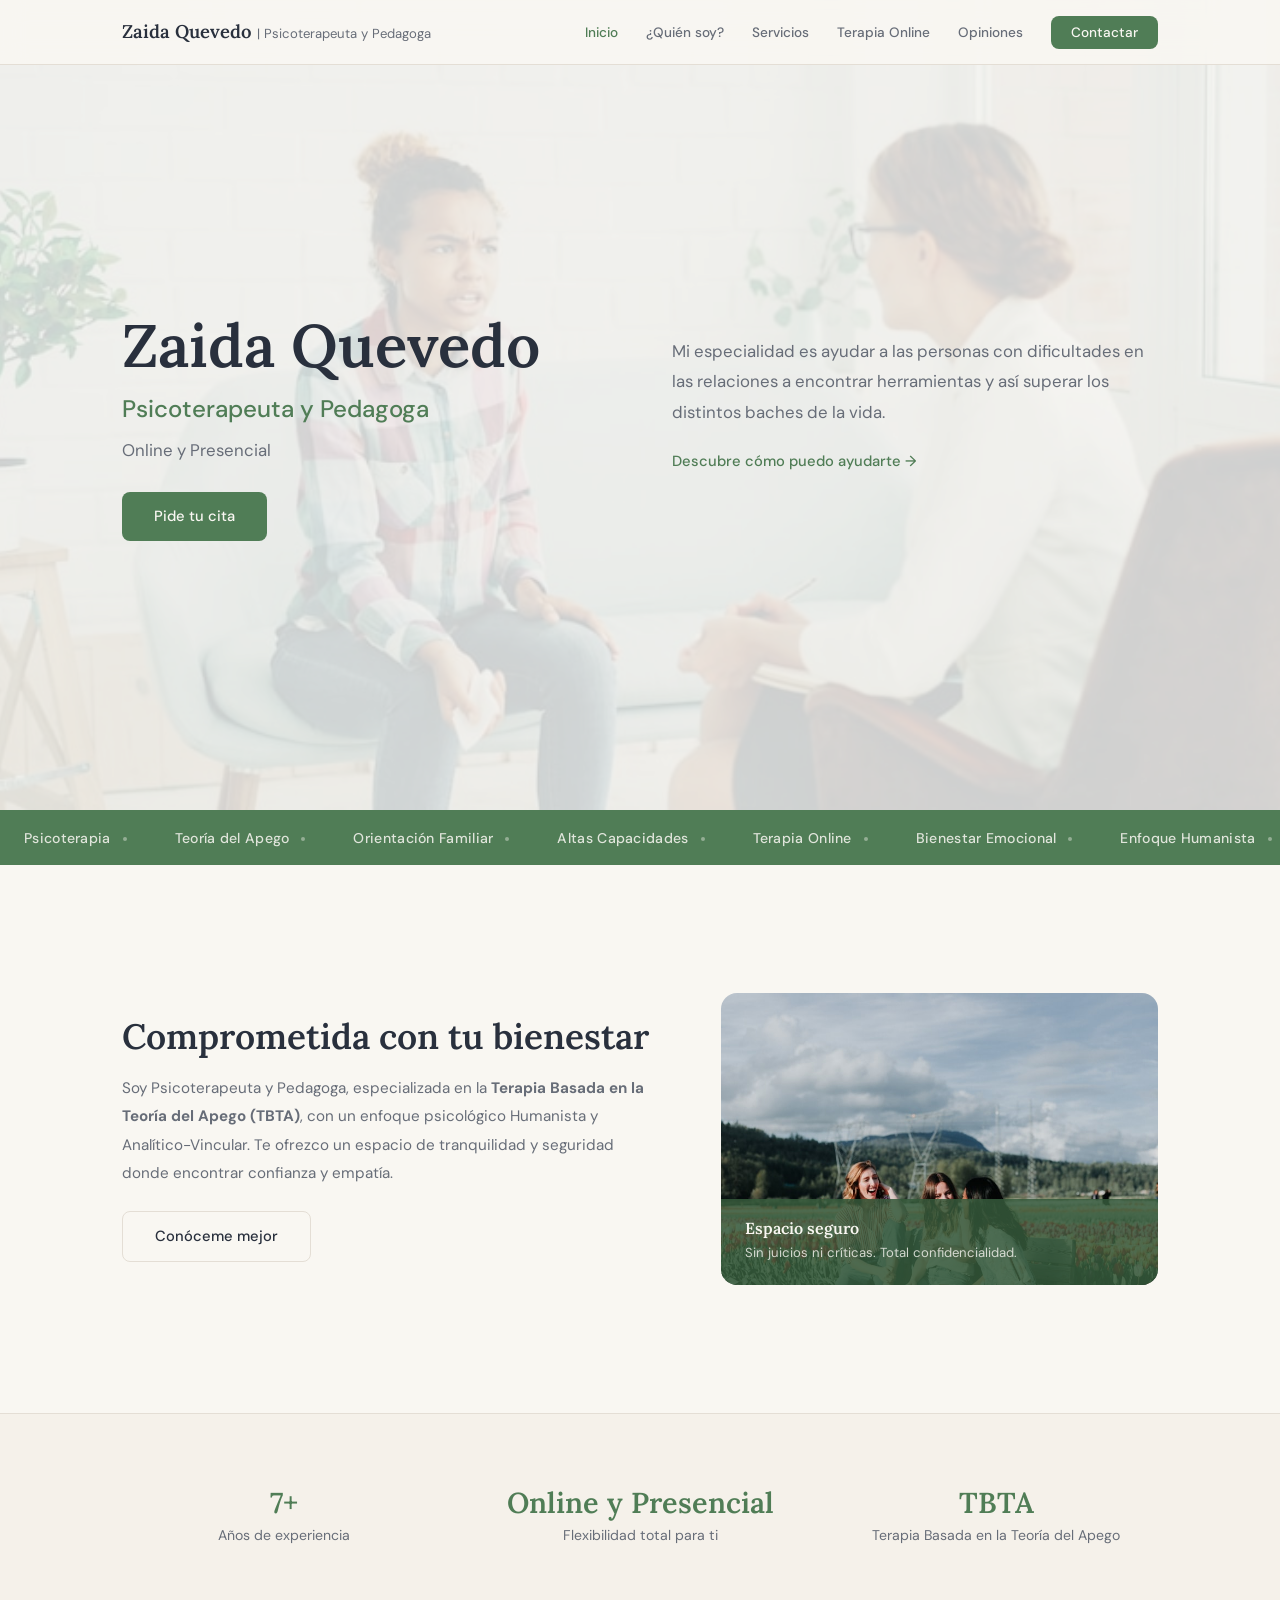
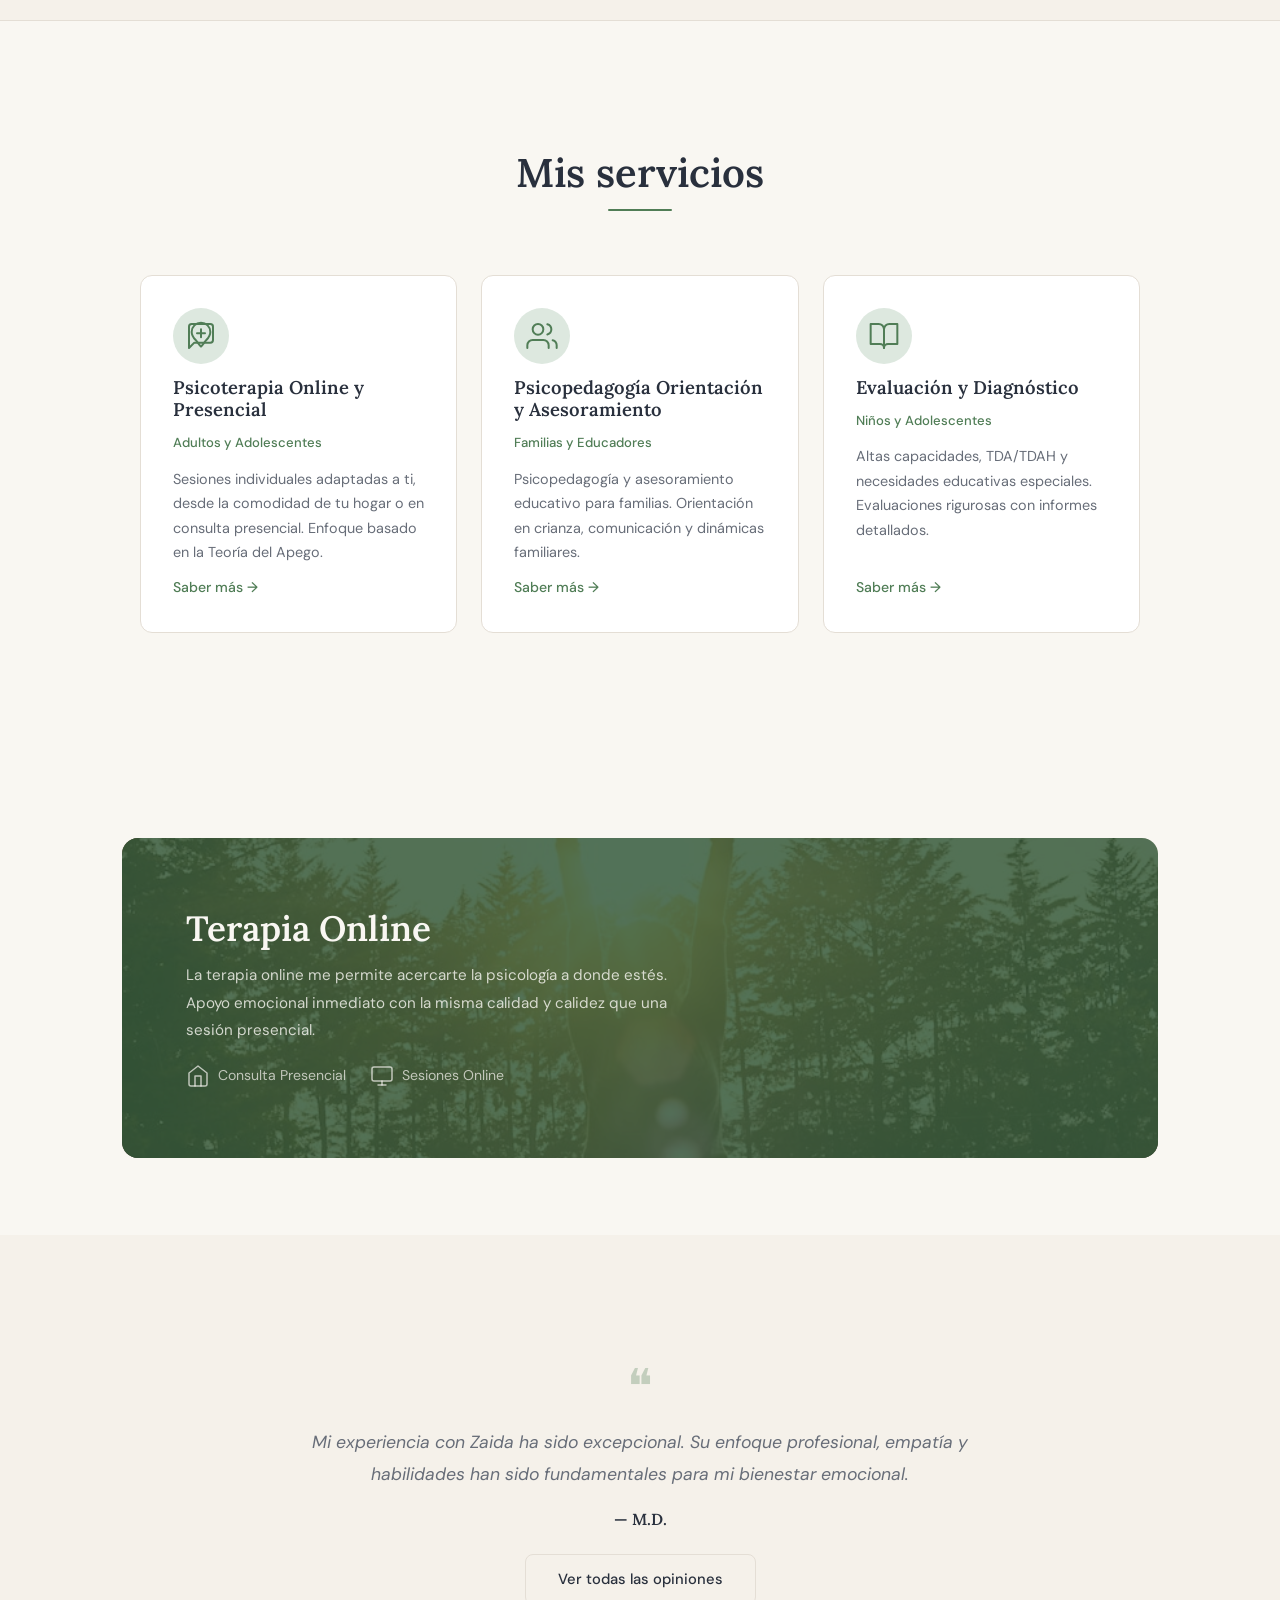
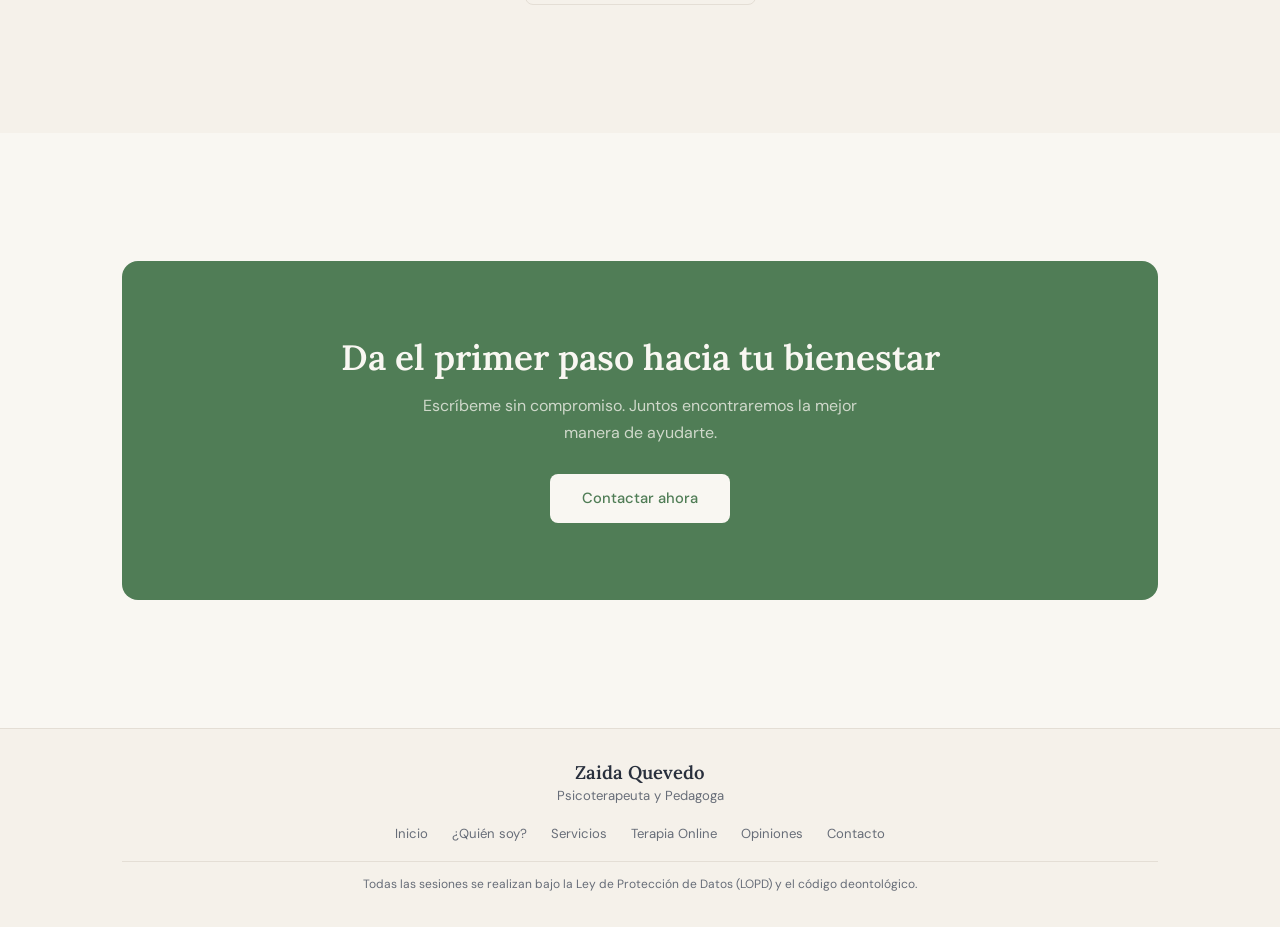
==== commit 675ca9f8: "Rediseño psicoterapia: paleta sage/cream, Lora + DM Sans, estilo lovable.app Co-Authored-By: Claude " ====
--- a/psicoterapia/index.html
+++ b/psicoterapia/index.html
@@ -6,7 +6,7 @@
     <title>Zaida Quevedo | Psicoterapeuta y Pedagoga</title>
     <link rel="preconnect" href="https://fonts.googleapis.com">
     <link rel="preconnect" href="https://fonts.gstatic.com" crossorigin>
-    <link href="https://fonts.googleapis.com/css2?family=Playfair+Display:wght@400;600;700&family=Inter:wght@300;400;500;600&display=swap" rel="stylesheet">
+    <link href="https://fonts.googleapis.com/css2?family=DM+Sans:ital,wght@0,400;0,500;0,600;0,700;1,400&family=Lora:ital,wght@0,400;0,500;0,600;0,700;1,400&display=swap" rel="stylesheet">
     <link rel="stylesheet" href="styles.css">
 </head>
 <body>
--- a/psicoterapia/styles.css
+++ b/psicoterapia/styles.css
@@ -1,82 +1,91 @@
 /* ===========================
-   ZAIDA QUEVEDO — Clean Sage
-   =========================== */
+   ZAIDA QUEVEDO — Sage & Cream
+   Inspired by zaidaquevedo.lovable.app
+   =========================== */
+
 :root {
-    --c-sage: #6B8065;
-    --c-sage-light: #8BA383;
-    --c-sage-bg: #EDF2EB;
-    --c-sage-pale: #F0F5EE;
-    --c-cream: #F5F1EB;
-    --c-cream-light: #FAF8F4;
-    --c-white: #FFFFFF;
-    --c-ink: #2D3436;
-    --c-ink-light: #636E72;
-    --c-ink-muted: #9CA3A6;
-    --c-border: rgba(45,52,54,0.08);
-
-    --f-heading: 'Playfair Display', Georgia, serif;
-    --f-body: 'Inter', -apple-system, sans-serif;
-
-    --r-sm: 8px;
-    --r-md: 12px;
-    --r-lg: 16px;
-
-    --shadow-sm: 0 1px 3px rgba(0,0,0,0.04);
-    --shadow-md: 0 4px 16px rgba(0,0,0,0.06);
-
+    --sage: #507D56;
+    --sage-hover: #456D4A;
+    --sage-light: #DDE8DF;
+    --sage-dark: #355A3B;
+    --cream: #F9F7F2;
+    --card: #F5F1EA;
+    --charcoal: #29303D;
+    --charcoal-light: #676D78;
+    --warm-beige: #E8D8C0;
+    --calm-blue: #6A9EB3;
+    --border: #E4DED5;
+    --muted: #EDE9E2;
+    --white: #FFFFFF;
+
+    --font-heading: 'Lora', Georgia, serif;
+    --font-body: 'DM Sans', system-ui, sans-serif;
+
+    --shadow-sm: 0 1px 2px rgba(0,0,0,0.05);
+    --shadow-md: 0 4px 6px -1px rgba(0,0,0,0.1), 0 2px 4px -2px rgba(0,0,0,0.1);
+    --shadow-lg: 0 10px 15px -3px rgba(0,0,0,0.1), 0 4px 6px -4px rgba(0,0,0,0.1);
+
+    --radius: 12px;
+    --radius-lg: 16px;
     --ease: cubic-bezier(0.16, 1, 0.3, 1);
-    --duration: 0.4s;
-}
-
+}
+
+/* --- RESET --- */
 *, *::before, *::after { margin: 0; padding: 0; box-sizing: border-box; }
-html { scroll-behavior: smooth; font-size: 16px; }
+html { scroll-behavior: smooth; font-size: 16px; -webkit-text-size-adjust: 100%; }
 body {
-    font-family: var(--f-body); color: var(--c-ink);
-    background: var(--c-cream-light); line-height: 1.7;
+    font-family: var(--font-body); color: var(--charcoal);
+    background: var(--cream); line-height: 1.7;
     -webkit-font-smoothing: antialiased;
+    -moz-osx-font-smoothing: grayscale;
 }
 img { max-width: 100%; display: block; }
 a { text-decoration: none; color: inherit; }
 ul { list-style: none; }
 button { font-family: inherit; }
-.container { max-width: 1100px; margin: 0 auto; padding: 0 24px; }
-
-/* --- NAV --- */
+.container { max-width: 1100px; margin: 0 auto; padding: 0 clamp(16px, 4vw, 32px); }
+
+h1, h2, h3, h4 { font-family: var(--font-heading); font-weight: 600; line-height: 1.2; }
+
+/* --- NAVIGATION --- */
 .navbar {
     position: fixed; top: 0; left: 0; right: 0; z-index: 1000;
-    background: rgba(250,248,244,0.92); backdrop-filter: blur(12px);
+    background: rgba(249,247,242,0.9); backdrop-filter: blur(12px);
     -webkit-backdrop-filter: blur(12px);
-    border-bottom: 1px solid var(--c-border);
-    transition: box-shadow var(--duration) var(--ease);
-}
-.navbar.scrolled { box-shadow: var(--shadow-md); }
+    border-bottom: 1px solid var(--border);
+    transition: box-shadow 0.4s var(--ease);
+}
+.navbar.scrolled { box-shadow: var(--shadow-sm); }
 .nav-container {
-    max-width: 1100px; margin: 0 auto; padding: 0 24px;
+    max-width: 1100px; margin: 0 auto; padding: 0 clamp(16px, 4vw, 32px);
     display: flex; justify-content: space-between; align-items: center; height: 64px;
 }
 .nav-logo {
-    font-family: var(--f-heading); font-size: 1.2rem; font-weight: 700;
-    color: var(--c-ink);
-}
-.nav-logo span { font-weight: 400; color: var(--c-ink-light); }
+    font-family: var(--font-heading); font-size: 1.15rem; font-weight: 600;
+    color: var(--charcoal);
+}
+.nav-logo span {
+    font-family: var(--font-body); font-weight: 400; font-size: 0.82rem;
+    color: var(--charcoal-light);
+}
 .nav-menu { display: flex; align-items: center; gap: 28px; }
 .nav-link {
-    font-size: 0.88rem; font-weight: 400; color: var(--c-ink-light);
-    transition: color var(--duration) var(--ease);
-}
-.nav-link:hover, .nav-link.active { color: var(--c-ink); }
+    font-size: 0.85rem; font-weight: 500; color: var(--charcoal-light);
+    transition: color 0.3s var(--ease);
+}
+.nav-link:hover, .nav-link.active { color: var(--sage); }
 .nav-cta {
-    background: var(--c-ink); color: var(--c-white) !important;
-    padding: 8px 20px; border-radius: var(--r-sm); font-weight: 500;
-    font-size: 0.85rem; transition: all var(--duration) var(--ease);
-}
-.nav-cta:hover { background: #1a2022; }
+    background: var(--sage); color: var(--cream) !important;
+    padding: 8px 20px; border-radius: 8px; font-weight: 500; font-size: 0.85rem;
+    transition: background 0.3s var(--ease);
+}
+.nav-cta:hover { background: var(--sage-hover); }
 .nav-toggle {
     display: none; flex-direction: column; gap: 5px;
     background: none; border: none; cursor: pointer; padding: 6px;
 }
 .nav-toggle span {
-    width: 20px; height: 1.5px; background: var(--c-ink);
+    width: 22px; height: 1.5px; background: var(--charcoal);
     transition: all 0.3s var(--ease); display: block;
 }
 .nav-toggle.active span:nth-child(1) { transform: rotate(45deg) translate(4.5px, 4.5px); }
@@ -86,53 +95,55 @@
 /* --- BUTTONS --- */
 .btn {
     display: inline-flex; align-items: center; justify-content: center;
-    padding: 14px 32px; border-radius: var(--r-sm);
-    font-family: var(--f-body); font-size: 0.92rem; font-weight: 500;
-    cursor: pointer; border: none; transition: all var(--duration) var(--ease);
-}
-.btn-primary { background: var(--c-sage); color: var(--c-white); }
-.btn-primary:hover { background: #5A6E55; transform: translateY(-1px); box-shadow: var(--shadow-md); }
+    padding: 12px 32px; border-radius: 8px;
+    font-family: var(--font-body); font-size: 0.92rem; font-weight: 500;
+    cursor: pointer; border: none; transition: all 0.3s var(--ease);
+}
+.btn-primary { background: var(--sage); color: var(--cream); }
+.btn-primary:hover { background: var(--sage-hover); transform: translateY(-1px); box-shadow: var(--shadow-md); }
 .btn-secondary {
-    background: transparent; color: var(--c-ink);
-    border: 1.5px solid var(--c-border);
-}
-.btn-secondary:hover { border-color: var(--c-ink); }
+    background: transparent; color: var(--charcoal);
+    border: 1.5px solid var(--border);
+}
+.btn-secondary:hover { background: var(--warm-beige); color: var(--charcoal); }
 .btn-full { width: 100%; }
 
 .card-link {
-    font-size: 0.88rem; font-weight: 500; color: var(--c-sage);
-    display: inline-flex; align-items: center; gap: 4px;
-    transition: gap var(--duration) var(--ease);
-}
-.card-link:hover { gap: 8px; }
-
-/* --- SECTION HEADER --- */
-.section-header { text-align: center; margin-bottom: 48px; }
+    font-size: 0.88rem; font-weight: 500; color: var(--sage);
+    transition: color 0.3s var(--ease); display: inline-block; margin-top: auto;
+}
+.card-link:hover { color: var(--sage-hover); }
+
+/* --- SECTION UTILITIES --- */
+.section-header { text-align: center; margin-bottom: clamp(40px, 5vw, 64px); }
 .section-title {
-    font-family: var(--f-heading); font-size: clamp(1.8rem, 3vw, 2.4rem);
-    font-weight: 700; color: var(--c-ink); margin-bottom: 12px;
+    font-size: clamp(1.8rem, 3.5vw, 2.5rem); color: var(--charcoal); margin-bottom: 12px;
 }
 .section-line {
-    width: 48px; height: 2px; background: var(--c-sage);
-    margin: 0 auto; border-radius: 1px;
+    width: 64px; height: 2px; background: var(--sage);
+    margin: 0 auto; border-radius: 100px;
 }
 
 /* --- PAGE HEADER --- */
 .page-header {
-    padding: clamp(110px, 14vw, 150px) 0 clamp(40px, 5vw, 60px);
-    background: var(--c-cream); text-align: center;
+    padding: clamp(120px, 16vw, 160px) 0 clamp(48px, 6vw, 64px);
+    background: var(--card); text-align: center;
 }
 .page-header h1 {
-    font-family: var(--f-heading); font-size: clamp(2rem, 4vw, 3rem);
-    font-weight: 700; color: var(--c-ink); margin-bottom: 8px;
-}
-.page-header p { font-size: 1.05rem; color: var(--c-ink-light); max-width: 500px; margin: 0 auto; }
-.page-header--green { background: var(--c-sage-pale); }
-.page-header--green h1 { color: var(--c-ink); }
-
-/* --- HERO --- */
+    font-size: clamp(2rem, 4.5vw, 3rem); color: var(--charcoal); margin-bottom: 8px;
+}
+.page-header p { font-size: 1.05rem; color: var(--charcoal-light); max-width: 520px; margin: 0 auto; }
+.page-header--green {
+    background: linear-gradient(160deg, var(--sage-dark) 0%, var(--sage) 100%);
+}
+.page-header--green h1 { color: var(--cream); }
+.page-header--green p { color: rgba(249,247,242,0.75); }
+
+/* ===========================
+   HERO
+   =========================== */
 .hero {
-    position: relative; min-height: 100svh;
+    position: relative; min-height: 90vh;
     display: flex; align-items: center;
     overflow: hidden;
 }
@@ -142,518 +153,590 @@
 .hero-bg img {
     width: 100%; height: 100%; object-fit: cover;
 }
+.hero-bg::after {
+    content: ''; position: absolute; inset: 0;
+    background: rgba(249,247,242,0.82);
+}
 .hero-container {
     position: relative; z-index: 2;
-    max-width: 1100px; margin: 0 auto; padding: 120px 24px 80px;
-    display: grid; grid-template-columns: 1fr 1fr; gap: 60px; align-items: center;
-}
-.hero-left { max-width: 480px; }
+    max-width: 1100px; margin: 0 auto; padding: 0 clamp(16px, 4vw, 32px);
+    display: grid; grid-template-columns: 1fr 1fr;
+    gap: clamp(32px, 5vw, 64px); align-items: center;
+    width: 100%;
+}
+.hero-left {
+    padding: clamp(100px, 14vw, 160px) 0 clamp(80px, 10vw, 120px);
+}
 .hero-name {
-    font-family: var(--f-heading); font-size: clamp(2.8rem, 5vw, 4rem);
-    font-weight: 700; color: var(--c-ink); line-height: 1.1; margin-bottom: 12px;
+    font-size: clamp(2.4rem, 5vw, 3.75rem); color: var(--charcoal);
+    margin-bottom: 8px; font-weight: 600;
 }
 .hero-title {
-    font-size: 1.15rem; font-weight: 500; color: var(--c-sage);
-    margin-bottom: 4px;
-}
-.hero-subtitle { font-size: 0.95rem; color: var(--c-ink-light); margin-bottom: 32px; }
-.hero-right { display: flex; justify-content: flex-end; }
+    font-family: var(--font-body); font-size: clamp(1.15rem, 2vw, 1.5rem);
+    color: var(--sage); font-weight: 500; margin-bottom: 6px;
+}
+.hero-subtitle {
+    font-size: 1.05rem; color: var(--charcoal-light); margin-bottom: 28px;
+}
+.hero-right {
+    padding: clamp(80px, 10vw, 120px) 0;
+}
 .hero-description {
-    font-size: 1.05rem; line-height: 1.8; color: var(--c-ink);
-    max-width: 440px;
+    font-size: 1.05rem; color: var(--charcoal-light);
+    line-height: 1.8; margin-bottom: 20px;
 }
 .hero-description-link {
-    display: inline-flex; align-items: center; gap: 6px;
-    font-weight: 500; color: var(--c-sage); margin-top: 16px;
-    transition: gap var(--duration) var(--ease);
-}
-.hero-description-link:hover { gap: 10px; }
+    font-size: 0.92rem; font-weight: 500; color: var(--sage);
+    transition: color 0.3s var(--ease);
+}
+.hero-description-link:hover { color: var(--sage-hover); }
 
 /* --- TICKER --- */
 .ticker {
-    background: var(--c-cream); padding: 16px 0; overflow: hidden;
-    border-top: 1px solid var(--c-border); border-bottom: 1px solid var(--c-border);
+    background: var(--sage); padding: 14px 0; overflow: hidden;
+    white-space: nowrap;
 }
 .ticker-track {
-    display: flex; gap: 40px; animation: ticker 30s linear infinite;
-    white-space: nowrap;
+    display: inline-flex; animation: scroll-ticker 30s linear infinite;
 }
 .ticker-item {
-    font-size: 0.88rem; color: var(--c-ink-light); font-weight: 400;
-    display: flex; align-items: center; gap: 40px;
-}
-.dot {
-    width: 4px; height: 4px; border-radius: 50%;
-    background: var(--c-sage); display: inline-block;
-}
-@keyframes ticker {
+    display: inline-flex; align-items: center; gap: 12px;
+    padding: 0 24px; font-size: 0.88rem; font-weight: 500;
+    color: rgba(249,247,242,0.85); letter-spacing: 0.3px;
+}
+.ticker-item .dot {
+    display: inline-block; width: 4px; height: 4px;
+    background: rgba(249,247,242,0.4); border-radius: 50%;
+}
+@keyframes scroll-ticker {
     0% { transform: translateX(0); }
     100% { transform: translateX(-50%); }
 }
 
-/* --- ICON CIRCLE --- */
-.icon-circle {
-    width: 52px; height: 52px; border-radius: var(--r-md);
-    background: var(--c-sage-bg); color: var(--c-sage);
-    display: flex; align-items: center; justify-content: center;
+/* ===========================
+   HOME SECTIONS
+   =========================== */
+
+/* Preview / Quien soy */
+.home-preview {
+    padding: clamp(80px, 10vw, 128px) 0;
+    background: var(--cream);
+}
+.preview-grid {
+    display: grid; grid-template-columns: 1.1fr 0.9fr;
+    gap: clamp(40px, 5vw, 64px); align-items: center;
+}
+.preview-text h2 {
+    font-size: clamp(1.6rem, 3vw, 2.2rem); color: var(--charcoal);
     margin-bottom: 16px;
 }
-
-/* --- PREVIEW (homepage sections) --- */
-.home-preview { padding: clamp(60px, 8vw, 100px) 0; background: var(--c-cream-light); }
-.preview-grid {
-    display: grid; grid-template-columns: 1fr 1fr;
-    gap: clamp(40px, 5vw, 64px); align-items: center;
-}
-.preview-text h2 {
-    font-family: var(--f-heading); font-size: clamp(1.6rem, 2.5vw, 2.2rem);
-    font-weight: 700; color: var(--c-ink); margin-bottom: 16px; line-height: 1.25;
-}
-.preview-text p { color: var(--c-ink-light); line-height: 1.8; margin-bottom: 24px; font-size: 0.95rem; }
+.preview-text p {
+    font-size: 0.95rem; color: var(--charcoal-light);
+    line-height: 1.85; margin-bottom: 24px;
+}
 .preview-image-wrapper {
-    border-radius: var(--r-lg); overflow: hidden; position: relative;
-}
-.preview-image-wrapper img { width: 100%; aspect-ratio: 4/3; object-fit: cover; }
+    border-radius: var(--radius-lg); overflow: hidden;
+    position: relative;
+}
+.preview-image-wrapper img { width: 100%; height: 100%; object-fit: cover; }
 .preview-image-label {
     position: absolute; bottom: 0; left: 0; right: 0;
-    background: rgba(255,255,255,0.92); backdrop-filter: blur(8px);
-    padding: 16px 20px;
-}
-.preview-image-label h3 { font-family: var(--f-heading); font-size: 1rem; color: var(--c-ink); margin-bottom: 2px; }
-.preview-image-label p { font-size: 0.82rem; color: var(--c-ink-light); margin: 0; }
-
-/* --- STATS --- */
-.stats-section { padding: 48px 0; background: var(--c-cream); }
+    background: rgba(53,90,59,0.85); padding: 20px 24px; color: var(--cream);
+}
+.preview-image-label h3 { font-size: 1rem; margin-bottom: 4px; }
+.preview-image-label p { font-size: 0.82rem; opacity: 0.8; margin: 0; }
+
+/* Stats */
+.stats-section {
+    padding: clamp(48px, 6vw, 72px) 0;
+    background: var(--card); border-top: 1px solid var(--border);
+    border-bottom: 1px solid var(--border);
+}
 .stats-grid {
-    display: grid; grid-template-columns: repeat(3, 1fr); gap: 24px;
-    text-align: center;
+    display: grid; grid-template-columns: repeat(3, 1fr);
+    gap: 32px; text-align: center;
 }
 .stat-item h3 {
-    font-family: var(--f-heading); font-size: 1.4rem; font-weight: 700;
-    color: var(--c-ink); margin-bottom: 4px;
-}
-.stat-item p { font-size: 0.85rem; color: var(--c-ink-light); }
-
-/* --- SERVICES (home cards) --- */
-.home-services { padding: clamp(60px, 8vw, 100px) 0; background: var(--c-cream-light); }
-.services-grid { display: grid; grid-template-columns: repeat(3, 1fr); gap: 20px; }
+    font-size: clamp(1.4rem, 2.5vw, 1.8rem); color: var(--sage);
+    margin-bottom: 4px;
+}
+.stat-item p { font-size: 0.88rem; color: var(--charcoal-light); }
+
+/* Services preview */
+.home-services {
+    padding: clamp(80px, 10vw, 128px) 0;
+    background: var(--cream);
+}
+.services-grid {
+    display: grid; grid-template-columns: repeat(3, 1fr);
+    gap: 24px; max-width: 1000px; margin: 0 auto;
+}
 .service-card {
-    background: var(--c-white); border: 1px solid var(--c-border);
-    border-radius: var(--r-lg); padding: 32px 24px;
-    transition: all var(--duration) var(--ease);
-}
-.service-card:hover { border-color: var(--c-sage); transform: translateY(-2px); box-shadow: var(--shadow-md); }
-.service-card h3 {
-    font-family: var(--f-heading); font-size: 1.15rem; font-weight: 700;
-    color: var(--c-ink); margin-bottom: 8px;
-}
-.service-for-tag {
-    font-size: 0.8rem; font-weight: 500; color: var(--c-sage);
-    margin-bottom: 12px; display: block;
-}
-.service-card p { font-size: 0.88rem; color: var(--c-ink-light); line-height: 1.7; margin-bottom: 16px; }
-
-/* --- ONLINE BANNER (home) --- */
-.home-online { padding: 0; }
+    background: var(--white); border-radius: var(--radius);
+    padding: 32px; border: 1px solid var(--border);
+    display: flex; flex-direction: column; gap: 12px;
+    transition: box-shadow 0.3s var(--ease);
+}
+.service-card:hover { box-shadow: var(--shadow-md); }
+.icon-circle {
+    width: 56px; height: 56px; border-radius: 50%;
+    background: var(--sage-light); color: var(--sage);
+    display: flex; align-items: center; justify-content: center;
+}
+.service-card h3 { font-size: 1.15rem; color: var(--charcoal); }
+.service-for-tag { font-size: 0.82rem; font-weight: 500; color: var(--sage); }
+.service-card p { font-size: 0.9rem; color: var(--charcoal-light); line-height: 1.7; flex: 1; }
+
+/* Online banner */
+.home-online {
+    padding: clamp(48px, 6vw, 80px) 0;
+    background: var(--cream);
+}
 .online-banner {
-    position: relative; overflow: hidden;
-    min-height: 320px; display: flex; align-items: center; justify-content: center;
-    text-align: center; color: var(--c-white);
+    position: relative; border-radius: var(--radius-lg);
+    overflow: hidden; min-height: 320px;
+    display: flex; align-items: center;
 }
 .online-banner-bg {
-    position: absolute; inset: 0; z-index: 0;
-}
-.online-banner-bg img {
-    width: 100%; height: 100%; object-fit: cover;
-    filter: brightness(0.5);
-}
+    position: absolute; inset: 0;
+}
+.online-banner-bg img { width: 100%; height: 100%; object-fit: cover; }
 .online-banner-bg::after {
     content: ''; position: absolute; inset: 0;
-    background: rgba(107,128,101,0.55);
+    background: rgba(53,90,59,0.85);
 }
 .online-banner-text {
-    position: relative; z-index: 2; max-width: 700px;
-    padding: clamp(48px, 6vw, 80px) 24px;
+    position: relative; z-index: 2;
+    padding: clamp(40px, 5vw, 64px); color: var(--cream);
+    max-width: 640px;
 }
 .online-banner-text h2 {
-    font-family: var(--f-heading); font-size: clamp(1.6rem, 3vw, 2.4rem);
-    font-weight: 700; color: var(--c-white); margin-bottom: 16px;
+    font-size: clamp(1.6rem, 3vw, 2.2rem); margin-bottom: 12px; color: var(--cream);
 }
 .online-banner-text p {
-    color: rgba(255,255,255,0.85); line-height: 1.8; margin-bottom: 24px; font-size: 0.95rem;
+    font-size: 0.95rem; line-height: 1.8;
+    color: rgba(249,247,242,0.8); margin-bottom: 20px;
 }
 .online-banner-modes {
-    display: flex; justify-content: center; gap: 32px; margin-top: 20px;
+    display: flex; gap: 24px; flex-wrap: wrap;
 }
 .online-banner-modes span {
     display: flex; align-items: center; gap: 8px;
-    font-size: 0.92rem; font-weight: 500; color: var(--c-white);
-}
-
-/* --- TESTIMONIAL (home) --- */
-.home-testimonial { padding: clamp(60px, 8vw, 100px) 0; background: var(--c-cream-light); }
+    font-size: 0.88rem; color: rgba(249,247,242,0.7);
+}
+
+/* Testimonial preview */
+.home-testimonial {
+    padding: clamp(80px, 10vw, 128px) 0;
+    background: var(--card);
+}
 .featured-testimonial {
-    max-width: 600px; margin: 0 auto; text-align: center;
+    max-width: 700px; margin: 0 auto; text-align: center;
 }
 .quote-icon {
-    font-family: var(--f-heading); font-size: 4rem; color: var(--c-sage);
-    line-height: 1; margin-bottom: 8px;
+    font-size: 3rem; color: rgba(80,125,86,0.3);
+    line-height: 1; margin-bottom: 16px;
 }
 .featured-testimonial p {
-    font-size: 1.05rem; font-style: italic; color: var(--c-ink-light);
+    font-size: 1.1rem; font-style: italic; color: var(--charcoal-light);
     line-height: 1.8; margin-bottom: 16px;
 }
 .author-name {
-    font-size: 0.88rem; font-weight: 600; color: var(--c-ink);
-}
-
-/* --- CTA (home) --- */
-.home-cta { padding: clamp(60px, 8vw, 100px) 0; background: var(--c-cream); }
+    display: block; font-family: var(--font-heading); font-weight: 600;
+    color: var(--charcoal); margin-bottom: 20px;
+}
+
+/* CTA */
+.home-cta {
+    padding: clamp(80px, 10vw, 128px) 0;
+    background: var(--cream);
+}
 .cta-box {
-    text-align: center; max-width: 600px; margin: 0 auto;
+    text-align: center;
+    background: var(--sage); border-radius: var(--radius-lg);
+    padding: clamp(48px, 6vw, 80px) clamp(24px, 4vw, 64px);
+    color: var(--cream);
 }
 .cta-box h2 {
-    font-family: var(--f-heading); font-size: clamp(1.6rem, 3vw, 2.2rem);
-    font-weight: 700; color: var(--c-ink); margin-bottom: 12px;
-}
-.cta-box p { color: var(--c-ink-light); margin-bottom: 28px; font-size: 0.95rem; }
-
-/* ===========================
-   QUIEN SOY PAGE
-   =========================== */
-.about { padding: 0 0 clamp(60px, 8vw, 100px); background: var(--c-cream-light); }
+    font-size: clamp(1.6rem, 3vw, 2.2rem); margin-bottom: 12px; color: var(--cream);
+}
+.cta-box p {
+    color: rgba(249,247,242,0.75); margin-bottom: 28px;
+    font-size: 1rem; max-width: 480px; margin-left: auto; margin-right: auto;
+    margin-bottom: 28px;
+}
+.cta-box .btn-primary {
+    background: var(--cream); color: var(--sage);
+}
+.cta-box .btn-primary:hover {
+    background: var(--white); box-shadow: var(--shadow-md);
+}
+
+/* ===========================
+   ABOUT PAGE (QUIEN SOY)
+   =========================== */
+.about { padding: clamp(48px, 6vw, 80px) 0 clamp(80px, 10vw, 128px); background: var(--cream); }
+
 .about-image-wrapper {
-    border-radius: 0; overflow: hidden; margin-bottom: 48px;
-    max-height: 300px;
-}
-.about-image-wrapper img { width: 100%; height: 300px; object-fit: cover; }
+    max-width: 800px; margin: 0 auto clamp(40px, 5vw, 60px);
+    border-radius: var(--radius-lg); overflow: hidden;
+    max-height: 320px;
+}
+.about-image-wrapper img { width: 100%; height: 100%; object-fit: cover; }
+
 .about-grid {
-    display: grid; grid-template-columns: 1fr; gap: 32px;
-    max-width: 780px; margin: 0 auto;
-}
-.about-intro { font-size: 1.02rem; color: var(--c-ink); line-height: 1.85; }
-.about-main p { color: var(--c-ink-light); line-height: 1.85; margin-bottom: 16px; font-size: 0.95rem; }
+    display: grid; grid-template-columns: 1.2fr 0.8fr;
+    gap: clamp(32px, 5vw, 60px); align-items: start;
+    margin-bottom: clamp(48px, 6vw, 72px);
+}
+.about-main {}
+.about-intro {
+    font-size: 1.05rem; color: var(--charcoal); line-height: 1.85; margin-bottom: 16px;
+}
+.about-main p { font-size: 0.95rem; color: var(--charcoal-light); line-height: 1.85; }
 
 .method-card {
-    background: var(--c-white); border: 1px solid var(--c-border);
-    border-radius: var(--r-lg); padding: 32px;
+    background: var(--card); border-radius: var(--radius);
+    padding: clamp(24px, 3vw, 36px); border: 1px solid var(--border);
 }
 .method-card h3 {
-    font-family: var(--f-heading); font-size: 1.2rem; font-weight: 700;
-    color: var(--c-ink); margin-bottom: 12px;
-}
-.method-card p { color: var(--c-ink-light); line-height: 1.8; font-size: 0.92rem; }
+    font-size: 1.2rem; color: var(--charcoal); margin-bottom: 12px;
+}
+.method-card p { font-size: 0.92rem; color: var(--charcoal-light); line-height: 1.8; }
 
 .safe-space {
-    background: var(--c-white); border: 1px solid var(--c-border);
-    border-radius: var(--r-lg); padding: 40px 32px;
-    margin-top: 40px; max-width: 780px; margin-left: auto; margin-right: auto;
+    background: var(--sage-light); border-radius: var(--radius-lg);
+    padding: clamp(32px, 4vw, 48px); text-align: center;
+    margin-bottom: clamp(48px, 6vw, 72px);
 }
 .safe-space-icon {
-    width: 52px; height: 52px; border-radius: var(--r-md);
-    background: var(--c-sage-bg); color: var(--c-sage);
-    display: flex; align-items: center; justify-content: center;
+    color: var(--sage); margin-bottom: 16px;
+}
+.safe-space h3 {
+    font-size: clamp(1.2rem, 2vw, 1.5rem); color: var(--charcoal);
     margin-bottom: 16px;
 }
-.safe-space h3 {
-    font-family: var(--f-heading); font-size: 1.3rem; font-weight: 700;
-    color: var(--c-ink); margin-bottom: 12px;
-}
-.safe-space p { color: var(--c-ink-light); line-height: 1.85; margin-bottom: 12px; font-size: 0.92rem; }
-
-.when-section {
-    margin-top: 56px; max-width: 780px; margin-left: auto; margin-right: auto;
-}
-.when-section h3 {
-    font-family: var(--f-heading); font-size: clamp(1.3rem, 2vw, 1.6rem);
-    font-weight: 700; color: var(--c-ink); margin-bottom: 24px;
-}
-.when-grid { display: flex; flex-direction: column; gap: 12px; }
+.safe-space p {
+    font-size: 0.95rem; color: var(--charcoal-light); line-height: 1.85;
+    max-width: 700px; margin: 0 auto 12px;
+}
+
+.when-section { margin-bottom: clamp(48px, 6vw, 72px); }
+.when-section > h3 {
+    font-size: clamp(1.2rem, 2vw, 1.5rem); color: var(--charcoal);
+    text-align: center; margin-bottom: clamp(24px, 3vw, 40px);
+}
+.when-grid {
+    display: grid; grid-template-columns: 1fr 1fr; gap: 16px;
+    max-width: 800px; margin: 0 auto;
+}
 .when-card {
-    display: flex; align-items: flex-start; gap: 14px;
-    padding: 4px 0;
-}
-.when-icon { color: var(--c-sage); flex-shrink: 0; margin-top: 2px; }
-.when-card h4 { display: none; }
-.when-card p { color: var(--c-ink-light); font-size: 0.95rem; line-height: 1.7; margin: 0; }
+    background: var(--white); border-radius: var(--radius);
+    padding: 24px; border: 1px solid var(--border);
+    display: flex; gap: 14px; align-items: flex-start;
+    transition: box-shadow 0.3s var(--ease);
+}
+.when-card:hover { box-shadow: var(--shadow-md); }
+.when-icon { color: var(--sage); flex-shrink: 0; margin-top: 2px; }
+.when-card p { font-size: 0.9rem; color: var(--charcoal-light); line-height: 1.7; margin: 0; }
 
 .objective {
-    background: var(--c-sage-pale); border-radius: var(--r-lg);
-    padding: 40px 32px; margin-top: 40px;
-    max-width: 780px; margin-left: auto; margin-right: auto;
+    background: var(--sage-light); border-radius: var(--radius-lg);
+    padding: clamp(32px, 4vw, 48px);
+    margin-bottom: clamp(32px, 4vw, 48px);
 }
 .objective h3 {
-    font-family: var(--f-heading); font-size: 1.4rem; font-weight: 700;
-    color: var(--c-ink); margin-bottom: 16px;
-}
-.objective p { color: var(--c-ink-light); line-height: 1.85; margin-bottom: 12px; font-size: 0.95rem; }
-.confidentiality { font-style: italic; font-size: 0.88rem !important; opacity: 0.85; }
+    font-size: 1.3rem; color: var(--charcoal); margin-bottom: 12px;
+}
+.objective p {
+    font-size: 0.95rem; color: var(--charcoal-light); line-height: 1.85; margin-bottom: 12px;
+}
+.confidentiality {
+    font-size: 0.85rem; color: var(--charcoal-light);
+    padding-top: 12px; border-top: 1px solid rgba(80,125,86,0.15);
+    margin-top: 16px;
+}
 
 .page-cta {
-    text-align: center; padding: 48px 0 60px;
     display: flex; gap: 14px; justify-content: center; flex-wrap: wrap;
-}
-
-/* ===========================
-   SERVICIOS PAGE
-   =========================== */
-.services-page { padding: clamp(48px, 6vw, 80px) 0; background: var(--c-cream-light); }
+    padding: clamp(24px, 3vw, 40px) 0;
+}
+
+/* ===========================
+   SERVICES PAGE
+   =========================== */
+.services-page {
+    padding: clamp(48px, 6vw, 80px) 0 clamp(80px, 10vw, 128px);
+    background: var(--cream);
+}
 .service-detail {
-    background: var(--c-white); border: 1px solid var(--c-border);
-    border-radius: var(--r-lg); padding: clamp(28px, 4vw, 40px);
+    background: var(--white); border-radius: var(--radius-lg);
+    padding: clamp(28px, 4vw, 40px); border: 1px solid var(--border);
     margin-bottom: 24px;
 }
-.service-detail-header { display: flex; align-items: flex-start; gap: 16px; margin-bottom: 20px; }
+.service-detail-header {
+    display: flex; gap: 20px; align-items: flex-start; margin-bottom: 20px;
+}
 .service-icon-lg {
-    width: 52px; height: 52px; border-radius: var(--r-md);
-    background: var(--c-sage-bg); color: var(--c-sage);
+    width: 64px; height: 64px; border-radius: 50%;
+    background: var(--sage-light); color: var(--sage);
     display: flex; align-items: center; justify-content: center; flex-shrink: 0;
 }
-.service-detail h2 {
-    font-family: var(--f-heading); font-size: clamp(1.2rem, 2vw, 1.5rem);
-    font-weight: 700; color: var(--c-ink); line-height: 1.3;
-}
-.service-for {
-    font-size: 0.82rem; font-weight: 500; color: var(--c-sage); margin-top: 4px;
-}
-.service-detail-body p { color: var(--c-ink-light); line-height: 1.85; margin-bottom: 16px; font-size: 0.92rem; }
-
+.service-detail h2 { font-size: clamp(1.3rem, 2.5vw, 1.6rem); color: var(--charcoal); }
+.service-for { font-size: 0.85rem; font-weight: 500; color: var(--sage); margin-top: 4px; }
+.service-detail-body p {
+    font-size: 0.95rem; color: var(--charcoal-light); line-height: 1.85; margin-bottom: 20px;
+}
 .service-features { display: flex; flex-direction: column; gap: 10px; }
 .feature {
     display: flex; align-items: center; gap: 10px;
-    font-size: 0.92rem; color: var(--c-ink);
-}
-.feature svg { color: var(--c-sage); flex-shrink: 0; }
+    font-size: 0.92rem; color: var(--charcoal);
+}
+.feature svg { color: var(--sage); flex-shrink: 0; }
 
 .section-decorative-image {
-    border-radius: var(--r-lg); overflow: hidden; margin-bottom: 24px;
-    max-height: 200px;
-}
-.section-decorative-image img { width: 100%; height: 200px; object-fit: cover; }
-
-.specialties-grid { display: grid; grid-template-columns: 1fr 1fr; gap: 14px; }
+    border-radius: var(--radius-lg); overflow: hidden;
+    margin-bottom: 24px; max-height: 240px;
+}
+.section-decorative-image img { width: 100%; height: 100%; object-fit: cover; }
+
+.specialties-grid {
+    display: grid; grid-template-columns: 1fr 1fr; gap: 16px; margin-top: 20px;
+}
 .specialty-card {
-    background: var(--c-sage-pale); border-radius: var(--r-md); padding: 20px;
-}
+    background: var(--card); border-radius: var(--radius);
+    padding: 24px; border: 1px solid var(--border);
+    transition: box-shadow 0.3s var(--ease);
+}
+.specialty-card:hover { box-shadow: var(--shadow-md); }
 .specialty-card h4 {
-    font-family: var(--f-heading); font-size: 1rem; font-weight: 700;
-    color: var(--c-ink); margin-bottom: 6px;
-}
-.specialty-card p { font-size: 0.85rem; color: var(--c-ink-light); line-height: 1.7; margin: 0; }
-
-.pricing-section { margin-top: 40px; }
+    font-size: 1rem; color: var(--charcoal); margin-bottom: 8px;
+}
+.specialty-card p { font-size: 0.88rem; color: var(--charcoal-light); line-height: 1.7; margin: 0; }
+
+.pricing-section { margin-top: clamp(32px, 4vw, 48px); }
 .pricing-card {
-    text-align: center; max-width: 600px; margin: 0 auto;
-    padding: 40px 24px;
-}
-.pricing-card h3 {
-    font-family: var(--f-heading); font-size: 1.3rem; font-weight: 700;
-    color: var(--c-ink); margin-bottom: 8px;
-}
-.pricing-card > p { color: var(--c-ink-light); margin-bottom: 16px; font-size: 0.92rem; }
-.payment-methods { display: flex; justify-content: center; gap: 10px; margin-bottom: 12px; flex-wrap: wrap; }
+    background: var(--card); border-radius: var(--radius-lg);
+    padding: clamp(32px, 4vw, 48px); text-align: center;
+    border: 1px solid var(--border);
+}
+.pricing-card h3 { font-size: 1.4rem; color: var(--charcoal); margin-bottom: 10px; }
+.pricing-card > p { font-size: 0.95rem; color: var(--charcoal-light); margin-bottom: 20px; max-width: 500px; margin-left: auto; margin-right: auto; }
+.payment-methods { display: flex; gap: 10px; justify-content: center; margin-bottom: 12px; flex-wrap: wrap; }
 .payment-badge {
-    background: var(--c-sage-bg); color: var(--c-sage);
-    padding: 6px 16px; border-radius: 100px; font-size: 0.82rem; font-weight: 500;
-}
-.payment-note { font-size: 0.82rem; color: var(--c-ink-muted); margin-bottom: 20px; }
+    background: var(--sage-light); color: var(--sage); padding: 6px 18px;
+    border-radius: 100px; font-size: 0.82rem; font-weight: 500;
+}
+.payment-note { font-size: 0.82rem; color: var(--charcoal-light); margin-bottom: 20px; }
 
 /* ===========================
    TERAPIA ONLINE PAGE
    =========================== */
-.online-page { padding: clamp(48px, 6vw, 80px) 0; background: var(--c-cream-light); }
+.online-page {
+    padding: clamp(48px, 6vw, 80px) 0 clamp(80px, 10vw, 128px);
+    background: var(--cream);
+}
 .online-intro {
     display: grid; grid-template-columns: 1.2fr 0.8fr;
-    gap: clamp(32px, 4vw, 60px); align-items: center;
-    margin-bottom: 56px;
+    gap: clamp(32px, 5vw, 60px); align-items: center;
+    margin-bottom: clamp(60px, 8vw, 96px);
 }
 .online-intro-text h2 {
-    font-family: var(--f-heading); font-size: clamp(1.5rem, 2.5vw, 2rem);
-    font-weight: 700; color: var(--c-ink); line-height: 1.3; margin-bottom: 16px;
-}
-.online-intro-text p { color: var(--c-ink-light); line-height: 1.85; font-size: 0.95rem; }
+    font-size: clamp(1.6rem, 3vw, 2.2rem); color: var(--charcoal);
+    margin-bottom: 16px;
+}
+.online-intro-text p {
+    font-size: 0.95rem; color: var(--charcoal-light); line-height: 1.85;
+}
 .online-intro-image {
-    border-radius: var(--r-lg); overflow: hidden;
-}
-.online-intro-image img { width: 100%; aspect-ratio: 4/3; object-fit: cover; }
+    border-radius: var(--radius-lg); overflow: hidden;
+}
+.online-intro-image img { width: 100%; }
 
 .online-benefits-grid {
-    display: grid; grid-template-columns: repeat(3, 1fr); gap: 16px;
-    margin-bottom: 56px;
+    display: grid; grid-template-columns: repeat(3, 1fr);
+    gap: 20px; max-width: 900px; margin: 0 auto clamp(60px, 8vw, 96px);
 }
 .benefit-card {
-    background: var(--c-white); border: 1px solid var(--c-border);
-    border-radius: var(--r-lg); padding: 24px 20px;
-    transition: all var(--duration) var(--ease);
-}
-.benefit-card:hover { border-color: var(--c-sage); }
+    background: var(--white); border-radius: var(--radius);
+    padding: 28px; border: 1px solid var(--border);
+    text-align: center;
+    transition: box-shadow 0.3s var(--ease);
+}
+.benefit-card:hover { box-shadow: var(--shadow-md); }
 .benefit-icon {
-    width: 44px; height: 44px; border-radius: var(--r-md);
-    background: var(--c-sage-bg); color: var(--c-sage);
+    color: var(--sage); margin-bottom: 14px;
+    display: flex; justify-content: center;
+}
+.benefit-card h3 { font-size: 1.05rem; color: var(--charcoal); margin-bottom: 8px; }
+.benefit-card p { font-size: 0.88rem; color: var(--charcoal-light); line-height: 1.7; margin: 0; }
+
+.how-it-works {
+    max-width: 800px; margin: 0 auto clamp(40px, 5vw, 60px);
+}
+.how-it-works h2 {
+    font-size: clamp(1.6rem, 3vw, 2rem); text-align: center;
+    color: var(--charcoal); margin-bottom: clamp(32px, 4vw, 48px);
+}
+.steps {
+    display: flex; align-items: flex-start; gap: 0;
+}
+.step {
+    flex: 1; text-align: center; padding: 0 12px;
+}
+.step-number {
+    width: 44px; height: 44px; border-radius: 50%;
+    background: var(--sage); color: var(--cream);
     display: flex; align-items: center; justify-content: center;
-    margin-bottom: 14px;
-}
-.benefit-card h3 { font-family: var(--f-heading); font-size: 1rem; font-weight: 700; color: var(--c-ink); margin-bottom: 6px; }
-.benefit-card p { font-size: 0.85rem; color: var(--c-ink-light); line-height: 1.7; margin: 0; }
-
-.how-it-works {
-    max-width: 700px; margin: 0 auto 48px;
-}
-.how-it-works h2 {
-    font-family: var(--f-heading); font-size: clamp(1.5rem, 2.5vw, 2rem);
-    font-weight: 700; color: var(--c-ink); text-align: center; margin-bottom: 32px;
-}
-.steps { display: flex; flex-direction: column; gap: 0; }
-.step {
-    display: flex; align-items: flex-start; gap: 16px;
-    padding: 16px 0;
-}
-.step-number {
-    width: 36px; height: 36px; border-radius: 50%;
-    background: var(--c-sage); color: var(--c-white);
-    display: flex; align-items: center; justify-content: center;
-    font-size: 0.88rem; font-weight: 600; flex-shrink: 0;
-}
-.step h4 { font-size: 0.95rem; font-weight: 600; color: var(--c-ink); margin-bottom: 2px; }
-.step p { font-size: 0.88rem; color: var(--c-ink-light); margin: 0; }
+    font-family: var(--font-heading); font-size: 1.1rem; font-weight: 600;
+    margin: 0 auto 14px;
+}
+.step h4 { font-size: 0.95rem; color: var(--charcoal); margin-bottom: 6px; }
+.step p { font-size: 0.82rem; color: var(--charcoal-light); line-height: 1.6; }
 .step-connector {
-    width: 1px; height: 16px; background: var(--c-border);
-    margin-left: 18px;
+    width: 40px; height: 2px; background: var(--border);
+    margin-top: 22px; flex-shrink: 0;
 }
 
 /* ===========================
    OPINIONES PAGE
    =========================== */
-.testimonials-page { padding: clamp(48px, 6vw, 80px) 0; background: var(--c-cream-light); }
+.testimonials-page {
+    padding: clamp(48px, 6vw, 80px) 0 clamp(80px, 10vw, 128px);
+    background: var(--cream);
+}
 .testimonial-image-banner {
-    border-radius: var(--r-lg); overflow: hidden; margin-bottom: 32px;
-    max-height: 200px;
-}
-.testimonial-image-banner img { width: 100%; height: 200px; object-fit: cover; }
-.testimonials-grid { display: grid; grid-template-columns: repeat(3, 1fr); gap: 20px; margin-bottom: 40px; }
+    border-radius: var(--radius-lg); overflow: hidden;
+    max-height: 200px; margin-bottom: clamp(32px, 4vw, 48px);
+}
+.testimonial-image-banner img { width: 100%; height: 100%; object-fit: cover; }
+
 .testimonial-full {
-    background: var(--c-white); border: 1px solid var(--c-border);
-    border-radius: var(--r-lg); padding: 32px 24px;
+    background: var(--card); border-radius: var(--radius);
+    padding: clamp(28px, 4vw, 40px); border: 1px solid var(--border);
     margin-bottom: 20px;
 }
 .testimonial-full-quote {
-    font-family: var(--f-heading); font-size: 2.5rem; color: var(--c-sage);
-    line-height: 1; margin-bottom: 8px;
+    font-size: 2.5rem; color: rgba(80,125,86,0.3); line-height: 1;
+    margin-bottom: 8px;
 }
 .testimonial-full blockquote {
-    font-size: 0.92rem; font-style: italic; color: var(--c-ink-light);
-    line-height: 1.85; margin-bottom: 16px;
+    font-size: 0.95rem; font-style: italic; color: var(--charcoal-light);
+    line-height: 1.85; margin-bottom: 20px;
 }
 .testimonial-full-author {
     display: flex; align-items: center; gap: 12px;
 }
 .author-avatar {
-    width: 36px; height: 36px; border-radius: 50%;
-    background: var(--c-sage-bg); color: var(--c-sage);
+    width: 44px; height: 44px; border-radius: 50%;
+    background: var(--sage-light); color: var(--sage);
     display: flex; align-items: center; justify-content: center;
-    font-size: 0.75rem; font-weight: 600;
-}
-.author-name { font-weight: 600; font-size: 0.88rem; color: var(--c-ink); display: block; }
-.author-type { font-size: 0.78rem; color: var(--c-ink-muted); }
-
-/* ===========================
-   CONTACTO PAGE
-   =========================== */
-.contact-page { padding: clamp(48px, 6vw, 80px) 0; background: var(--c-cream-light); }
-.contact-image-wrapper {
-    border-radius: var(--r-lg); overflow: hidden; margin-bottom: 40px;
-    max-height: 200px;
-}
-.contact-image-wrapper img { width: 100%; height: 200px; object-fit: cover; }
+    font-weight: 600; font-size: 0.85rem;
+}
+.testimonial-full-author .author-name {
+    display: block; font-family: var(--font-heading); font-weight: 600;
+    color: var(--charcoal); font-size: 0.95rem; margin: 0;
+}
+.author-type { font-size: 0.82rem; color: var(--charcoal-light); display: block; }
+
+.testimonials-page .page-cta {
+    margin-top: clamp(24px, 3vw, 40px);
+}
+.testimonials-page .page-cta p {
+    font-size: 1rem; color: var(--charcoal-light); margin-bottom: 16px; width: 100%; text-align: center;
+}
+
+/* ===========================
+   CONTACT PAGE
+   =========================== */
+.contact-page {
+    padding: clamp(48px, 6vw, 80px) 0 clamp(80px, 10vw, 128px);
+    background: var(--cream);
+}
 .contact-grid {
-    display: grid; grid-template-columns: 1.1fr 1fr;
-    gap: clamp(32px, 5vw, 60px); align-items: start;
-}
-.contact-info h2 {
-    font-family: var(--f-heading); font-size: clamp(1.5rem, 2.5vw, 2rem);
-    font-weight: 700; color: var(--c-ink); margin-bottom: 4px;
-}
-.contact-role { color: var(--c-ink-light); margin-bottom: 28px; font-size: 0.92rem; }
-
-.contact-methods { display: flex; flex-direction: column; gap: 20px; margin-bottom: 28px; }
-.contact-method { display: flex; align-items: flex-start; gap: 14px; }
-.contact-method-icon {
-    width: 44px; height: 44px; border-radius: var(--r-md);
-    background: var(--c-sage-bg); color: var(--c-sage);
-    display: flex; align-items: center; justify-content: center; flex-shrink: 0;
-}
-.contact-method h4 { font-size: 0.92rem; font-weight: 600; color: var(--c-ink); margin-bottom: 2px; }
-.contact-method span { font-size: 0.85rem; color: var(--c-ink-light); }
-
-.contact-note-box {
-    background: var(--c-sage-pale); border-radius: var(--r-md);
-    padding: 16px 20px; margin-bottom: 24px;
-}
-.contact-note-box p { font-size: 0.88rem; color: var(--c-ink-light); margin: 0; }
-
-.payment-info h4 { font-size: 0.92rem; font-weight: 600; color: var(--c-ink); margin-bottom: 8px; }
-
+    display: grid; grid-template-columns: 1.1fr 0.9fr;
+    gap: clamp(40px, 5vw, 64px); align-items: start;
+}
 .contact-form {
-    background: var(--c-white); border: 1px solid var(--c-border);
-    border-radius: var(--r-lg); padding: clamp(24px, 3vw, 36px);
+    background: var(--white); border-radius: var(--radius-lg);
+    padding: clamp(28px, 4vw, 40px); border: 1px solid var(--border);
 }
 .contact-form h3 {
-    font-family: var(--f-heading); font-size: 1.2rem; font-weight: 700;
-    color: var(--c-ink); margin-bottom: 20px;
-}
-.form-group { margin-bottom: 14px; }
+    font-size: 1.3rem; color: var(--charcoal); margin-bottom: 24px;
+}
+.form-group { margin-bottom: 16px; }
 .form-group label {
     display: block; font-size: 0.82rem; font-weight: 500;
-    color: var(--c-ink); margin-bottom: 5px;
+    color: var(--charcoal); margin-bottom: 6px;
 }
 .form-group input, .form-group select, .form-group textarea {
-    width: 100%; padding: 11px 14px;
-    border: 1px solid var(--c-border); border-radius: var(--r-sm);
-    font-family: var(--f-body); font-size: 0.92rem;
-    background: var(--c-cream-light); color: var(--c-ink);
-    transition: border-color var(--duration) var(--ease);
+    width: 100%; padding: 12px 16px;
+    border: 1px solid var(--border); border-radius: 8px;
+    font-family: var(--font-body); font-size: 0.92rem;
+    background: var(--cream); color: var(--charcoal);
+    transition: border-color 0.3s var(--ease), box-shadow 0.3s var(--ease);
 }
 .form-group input:focus, .form-group select:focus, .form-group textarea:focus {
-    outline: none; border-color: var(--c-sage);
-    box-shadow: 0 0 0 3px rgba(107,128,101,0.08);
+    outline: none; border-color: var(--sage);
+    box-shadow: 0 0 0 3px rgba(80,125,86,0.1);
 }
 .form-group textarea { resize: vertical; }
-.form-row { display: grid; grid-template-columns: 1fr 1fr; gap: 12px; }
-.form-privacy { font-size: 0.78rem; color: var(--c-ink-muted); margin-top: 12px; text-align: center; }
+.form-privacy {
+    font-size: 0.78rem; color: var(--charcoal-light);
+    margin-top: 12px; text-align: center;
+}
+
+.contact-info { padding-top: 20px; }
+.contact-methods { display: flex; flex-direction: column; gap: 24px; }
+.contact-method {
+    display: flex; gap: 16px; align-items: flex-start;
+}
+.contact-method-icon {
+    width: 48px; height: 48px; border-radius: 50%;
+    background: var(--sage-light); color: var(--sage);
+    display: flex; align-items: center; justify-content: center; flex-shrink: 0;
+}
+.contact-method h4 { font-size: 0.95rem; color: var(--charcoal); margin-bottom: 2px; }
+.contact-method span { font-size: 0.88rem; color: var(--charcoal-light); }
 
 /* ===========================
    FOOTER
    =========================== */
 .footer {
-    background: var(--c-ink); color: rgba(255,255,255,0.5);
-    padding: 40px 0 24px;
+    padding: clamp(24px, 3vw, 32px) 0;
+    background: var(--card); border-top: 1px solid var(--border);
 }
 .footer-content { text-align: center; }
 .footer-brand h3 {
-    font-family: var(--f-heading); font-size: 1.2rem;
-    color: var(--c-white); margin-bottom: 4px;
-}
-.footer-brand p { margin-bottom: 20px; font-size: 0.82rem; }
+    font-family: var(--font-heading); font-size: 1.15rem;
+    color: var(--charcoal); margin-bottom: 2px; font-weight: 600;
+}
+.footer-brand p { font-size: 0.82rem; color: var(--charcoal-light); margin-bottom: 16px; }
 .footer-links {
-    display: flex; justify-content: center; gap: 24px;
-    margin-bottom: 20px; flex-wrap: wrap;
+    display: flex; justify-content: center; gap: 24px; flex-wrap: wrap;
+    margin-bottom: 16px;
 }
 .footer-links a {
-    font-size: 0.8rem; color: rgba(255,255,255,0.4);
-    transition: color var(--duration) var(--ease);
-}
-.footer-links a:hover { color: var(--c-white); }
-.footer-legal { padding-top: 16px; border-top: 1px solid rgba(255,255,255,0.08); }
-.footer-legal p { font-size: 0.72rem; color: rgba(255,255,255,0.25); }
-
-/* ===========================
-   REVEAL ANIMATIONS
-   =========================== */
-.reveal { opacity: 0; transform: translateY(16px); transition: opacity 0.6s var(--ease), transform 0.6s var(--ease); }
-.reveal-left { opacity: 0; transform: translateX(-20px); transition: opacity 0.6s var(--ease), transform 0.6s var(--ease); }
-.reveal-right { opacity: 0; transform: translateX(20px); transition: opacity 0.6s var(--ease), transform 0.6s var(--ease); }
-.reveal-scale { opacity: 0; transform: scale(0.97); transition: opacity 0.6s var(--ease), transform 0.6s var(--ease); }
-.revealed { opacity: 1 !important; transform: none !important; }
+    font-size: 0.82rem; color: var(--charcoal-light);
+    transition: color 0.3s var(--ease);
+}
+.footer-links a:hover { color: var(--sage); }
+.footer-legal { padding-top: 12px; border-top: 1px solid var(--border); }
+.footer-legal p { font-size: 0.75rem; color: var(--charcoal-light); }
+
+/* ===========================
+   ANIMATIONS
+   =========================== */
+.reveal, .reveal-left, .reveal-right, .reveal-scale {
+    opacity: 0; transition: opacity 0.7s var(--ease), transform 0.7s var(--ease);
+}
+.reveal { transform: translateY(24px); }
+.reveal-left { transform: translateX(-24px); }
+.reveal-right { transform: translateX(24px); }
+.reveal-scale { transform: scale(0.96); }
+.revealed, .reveal.revealed, .reveal-left.revealed, .reveal-right.revealed, .reveal-scale.revealed {
+    opacity: 1; transform: none;
+}
 .delay-1 { transition-delay: 0.08s; }
 .delay-2 { transition-delay: 0.16s; }
 .delay-3 { transition-delay: 0.24s; }
@@ -665,43 +748,57 @@
 body.menu-open { overflow: hidden; }
 
 @media (max-width: 968px) {
-    .preview-grid, .online-intro, .contact-grid { grid-template-columns: 1fr; }
+    .hero-container { grid-template-columns: 1fr; }
+    .hero-right { padding-top: 0; }
+    .hero-left { border: none; padding-right: 0; }
+    .preview-grid, .about-grid, .online-intro { grid-template-columns: 1fr; }
     .services-grid, .online-benefits-grid { grid-template-columns: 1fr; max-width: 480px; margin-left: auto; margin-right: auto; }
-    .testimonials-grid { grid-template-columns: 1fr; }
-    .specialties-grid { grid-template-columns: 1fr; }
-    .hero-container { grid-template-columns: 1fr; gap: 32px; }
-    .hero-left { max-width: 100%; }
+    .stats-grid { grid-template-columns: repeat(3, 1fr); gap: 16px; }
+    .contact-grid { grid-template-columns: 1fr; }
+    .when-grid, .specialties-grid { grid-template-columns: 1fr; }
+    .steps { flex-direction: column; align-items: center; gap: 0; }
+    .step-connector { width: 2px; height: 24px; margin: 0; }
 }
 
 @media (max-width: 768px) {
-    .nav-container { height: 56px; }
+    .nav-container { height: 58px; }
     .nav-menu {
-        position: fixed; top: 56px; left: 0; right: 0; bottom: 0;
-        background: var(--c-cream-light); flex-direction: column;
-        padding: 24px; gap: 4px;
+        position: fixed; top: 58px; left: 0; right: 0; bottom: 0;
+        background: var(--cream); flex-direction: column;
+        padding: 24px clamp(16px, 4vw, 32px); gap: 4px;
         transform: translateY(-110%); transition: transform 0.4s var(--ease);
         overflow-y: auto;
     }
     .nav-menu.active { transform: translateY(0); }
     .nav-toggle { display: flex; }
-    .nav-link { font-size: 1rem; padding: 12px 0; display: block; border-bottom: 1px solid var(--c-border); }
-    .nav-cta { text-align: center; margin-top: 12px; padding: 14px 20px; display: block; }
-
-    .hero { min-height: auto; }
-    .hero-container { padding: 100px 24px 60px; }
-    .hero-name { font-size: 2.4rem; }
-
-    .stats-grid { grid-template-columns: 1fr; gap: 16px; }
-    .services-grid, .online-benefits-grid { max-width: 100%; }
-
-    .form-row { grid-template-columns: 1fr; }
-    .btn { padding: 14px 28px; min-height: 48px; }
+    .nav-link {
+        font-size: 1rem; padding: 14px 0; display: block;
+        border-bottom: 1px solid var(--border);
+    }
+    .nav-cta { text-align: center; margin-top: 8px; padding: 14px 20px; }
+
+    .hero { min-height: 80vh; }
+    .hero-name { font-size: clamp(2rem, 8vw, 2.8rem); }
+    .page-header { padding: 100px 0 40px; }
+    .page-header h1 { font-size: 1.8rem; }
+
+    .stats-grid { grid-template-columns: 1fr; gap: 20px; }
+    .stat-item { padding: 16px 0; border-bottom: 1px solid var(--border); }
+    .stat-item:last-child { border-bottom: none; }
+
+    .online-banner-text { padding: 28px 20px; }
+    .cta-box { padding: 40px 24px; }
+
+    .btn { padding: 14px 28px; font-size: 0.92rem; min-height: 48px; }
+    .footer { padding: 24px 0; }
+    .footer-links { gap: 14px 20px; }
 }
 
 @media (max-width: 480px) {
     .hero-name { font-size: 2rem; }
-    .container { padding: 0 16px; }
-    .service-detail { padding: 22px 16px; }
-    .safe-space, .objective { padding: 28px 20px; }
-    .contact-form { padding: 22px 16px; }
-}
+    .section-title { font-size: 1.5rem; }
+    .service-detail-header { flex-direction: column; }
+    .online-benefits-grid { max-width: 100%; grid-template-columns: 1fr 1fr; gap: 12px; }
+    .benefit-card { padding: 20px 14px; }
+    .benefit-card h3 { font-size: 0.92rem; }
+}
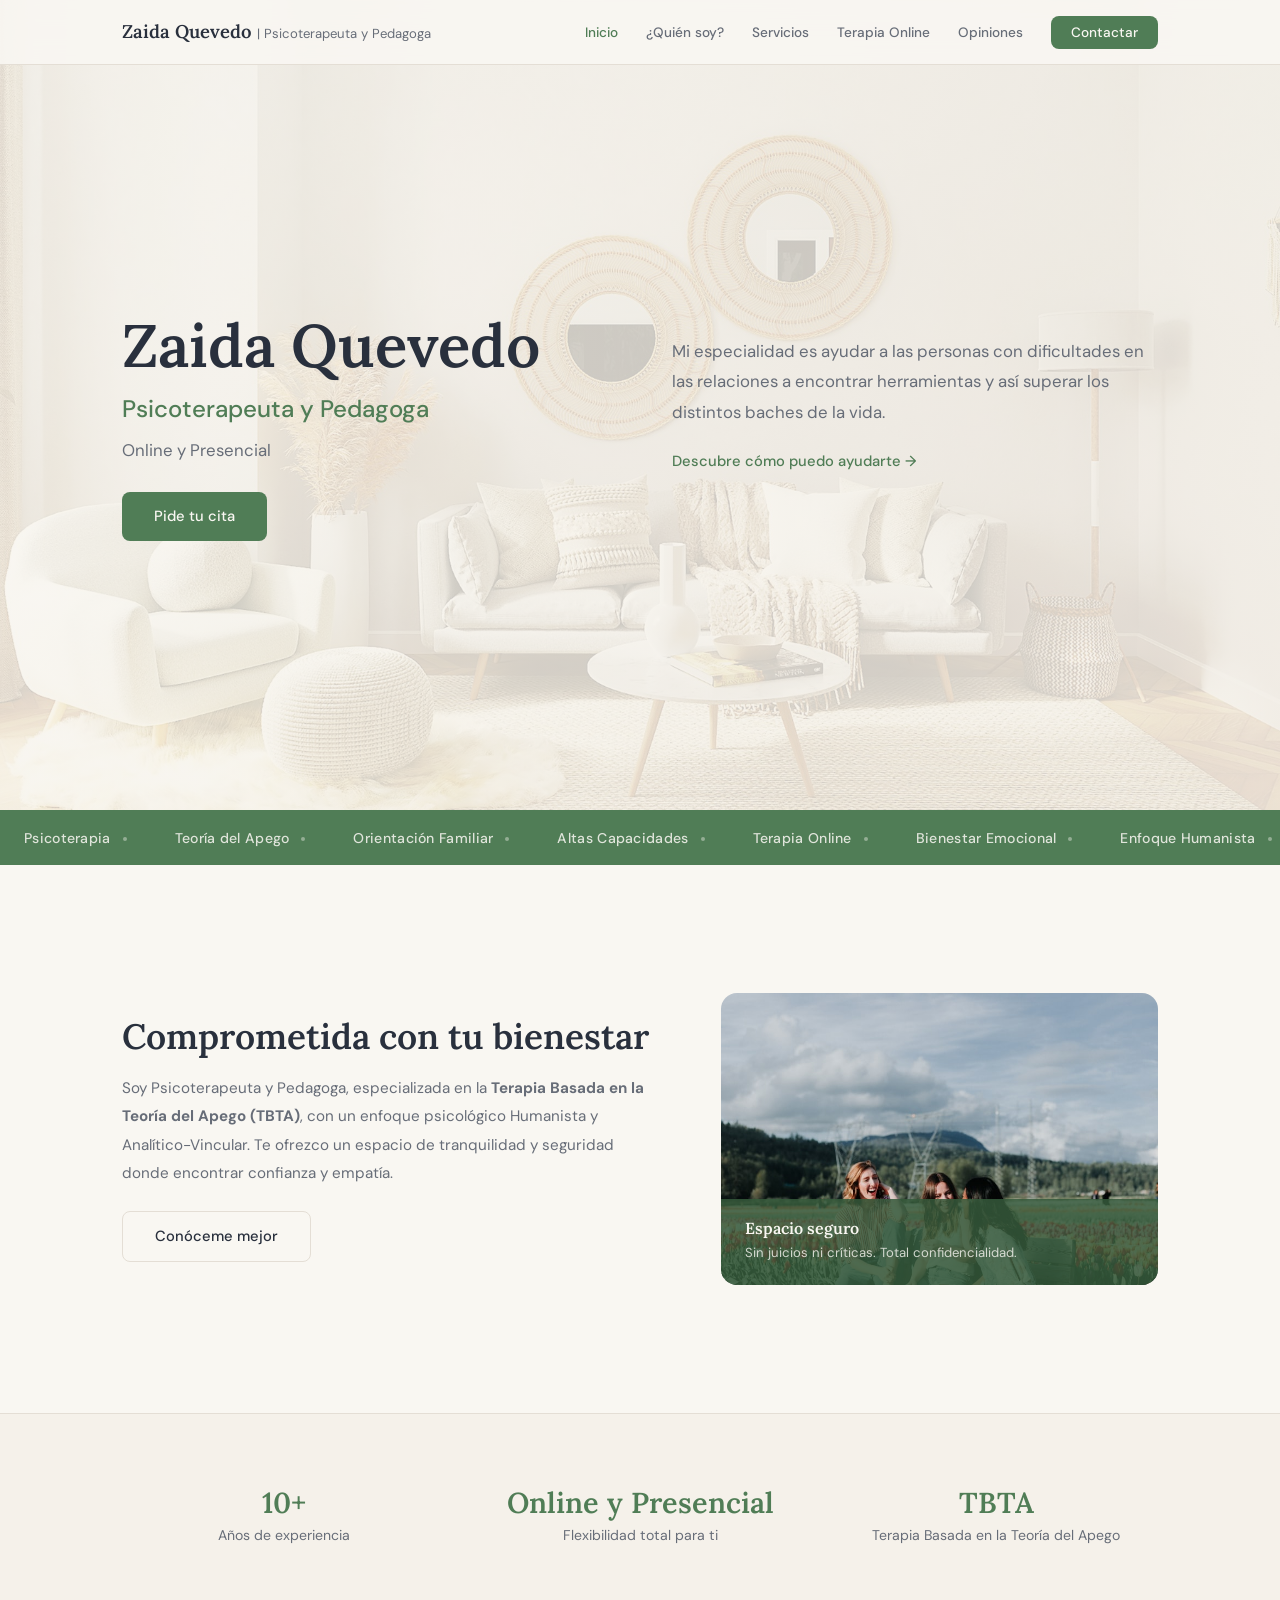
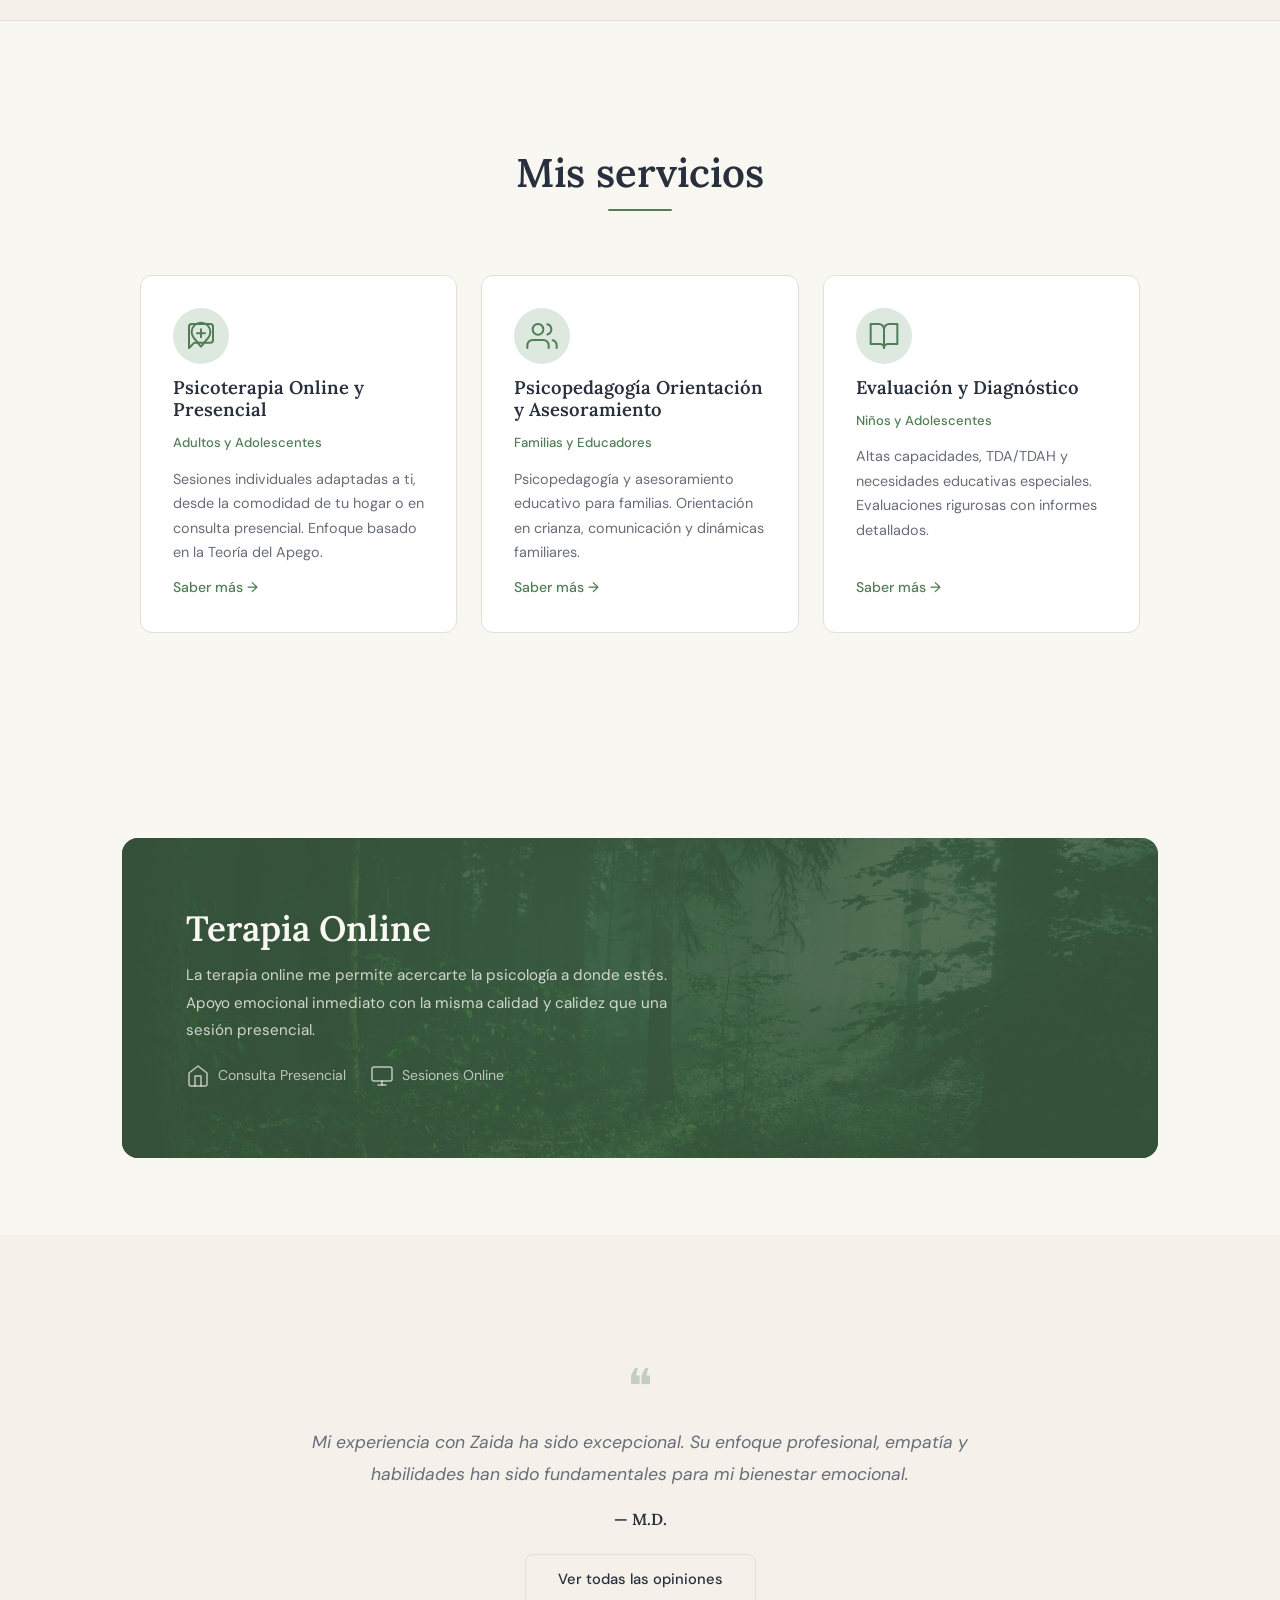
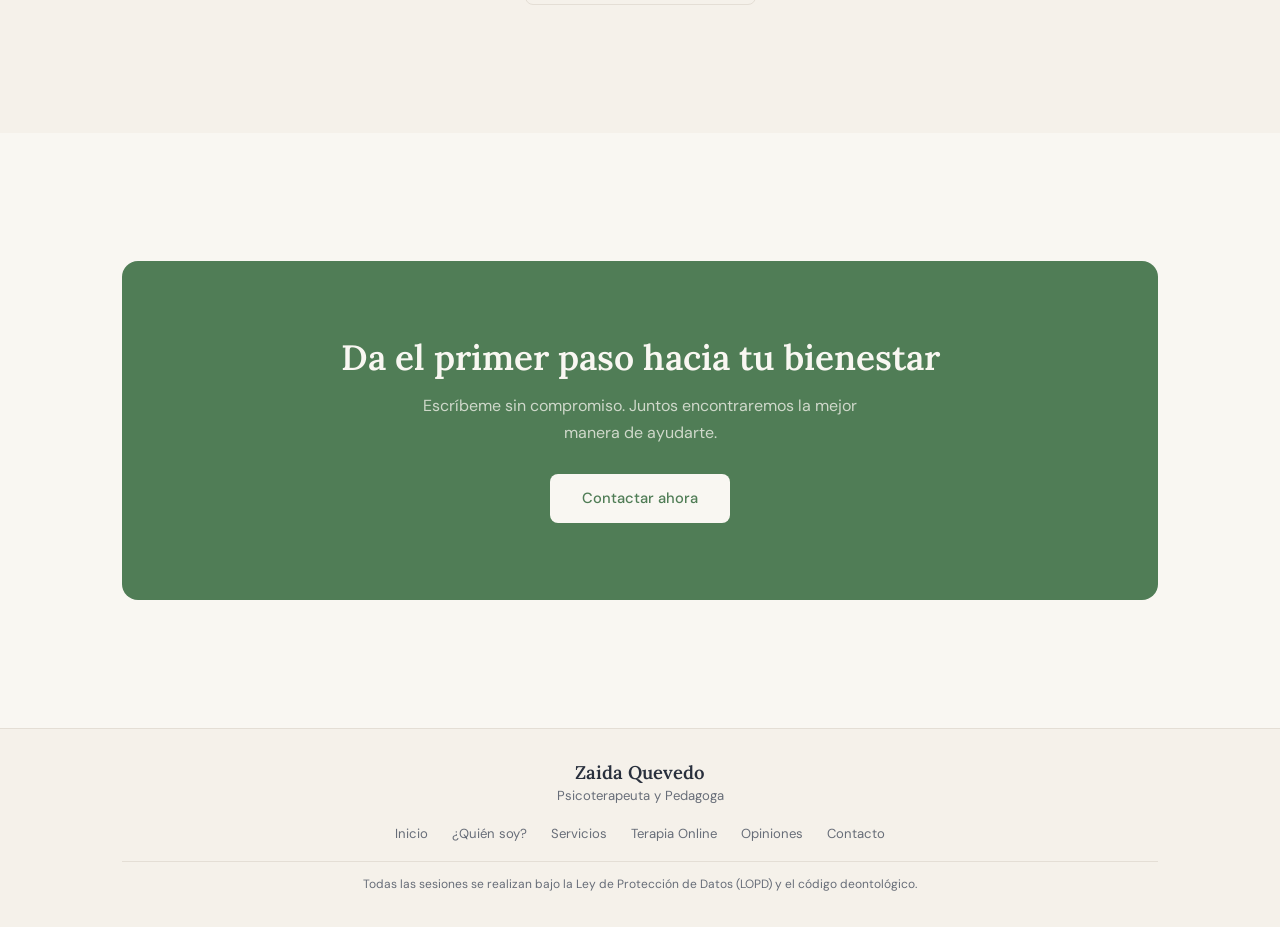
==== commit 4a146bd5: "Cambiar fotos: quitar plantas, hero sala cálida, overlay más cálido Co-Authored-By: Claude Opus 4.6 " ====
--- a/psicoterapia/index.html
+++ b/psicoterapia/index.html
@@ -31,7 +31,7 @@
     <!-- HERO -->
     <section class="hero">
         <div class="hero-bg">
-            <img src="img/therapy-session.jpg" alt="Consulta de psicoterapia">
+            <img src="img/hero-cozy.jpg" alt="Sala de espera cálida y acogedora">
         </div>
         <div class="hero-container">
             <div class="hero-left">
@@ -175,7 +175,7 @@
         <div class="container">
             <div class="online-banner">
                 <div class="online-banner-bg">
-                    <img src="img/meditation-calm.jpg" alt="Terapia online desde casa" loading="lazy">
+                    <img src="img/forest-path.jpg" alt="Camino iluminado en la naturaleza" loading="lazy">
                 </div>
                 <div class="online-banner-text">
                     <h2>Terapia Online</h2>
--- a/psicoterapia/styles.css
+++ b/psicoterapia/styles.css
@@ -155,7 +155,7 @@
 }
 .hero-bg::after {
     content: ''; position: absolute; inset: 0;
-    background: rgba(249,247,242,0.82);
+    background: linear-gradient(160deg, rgba(249,247,242,0.78) 0%, rgba(245,241,234,0.85) 100%);
 }
 .hero-container {
     position: relative; z-index: 2;
